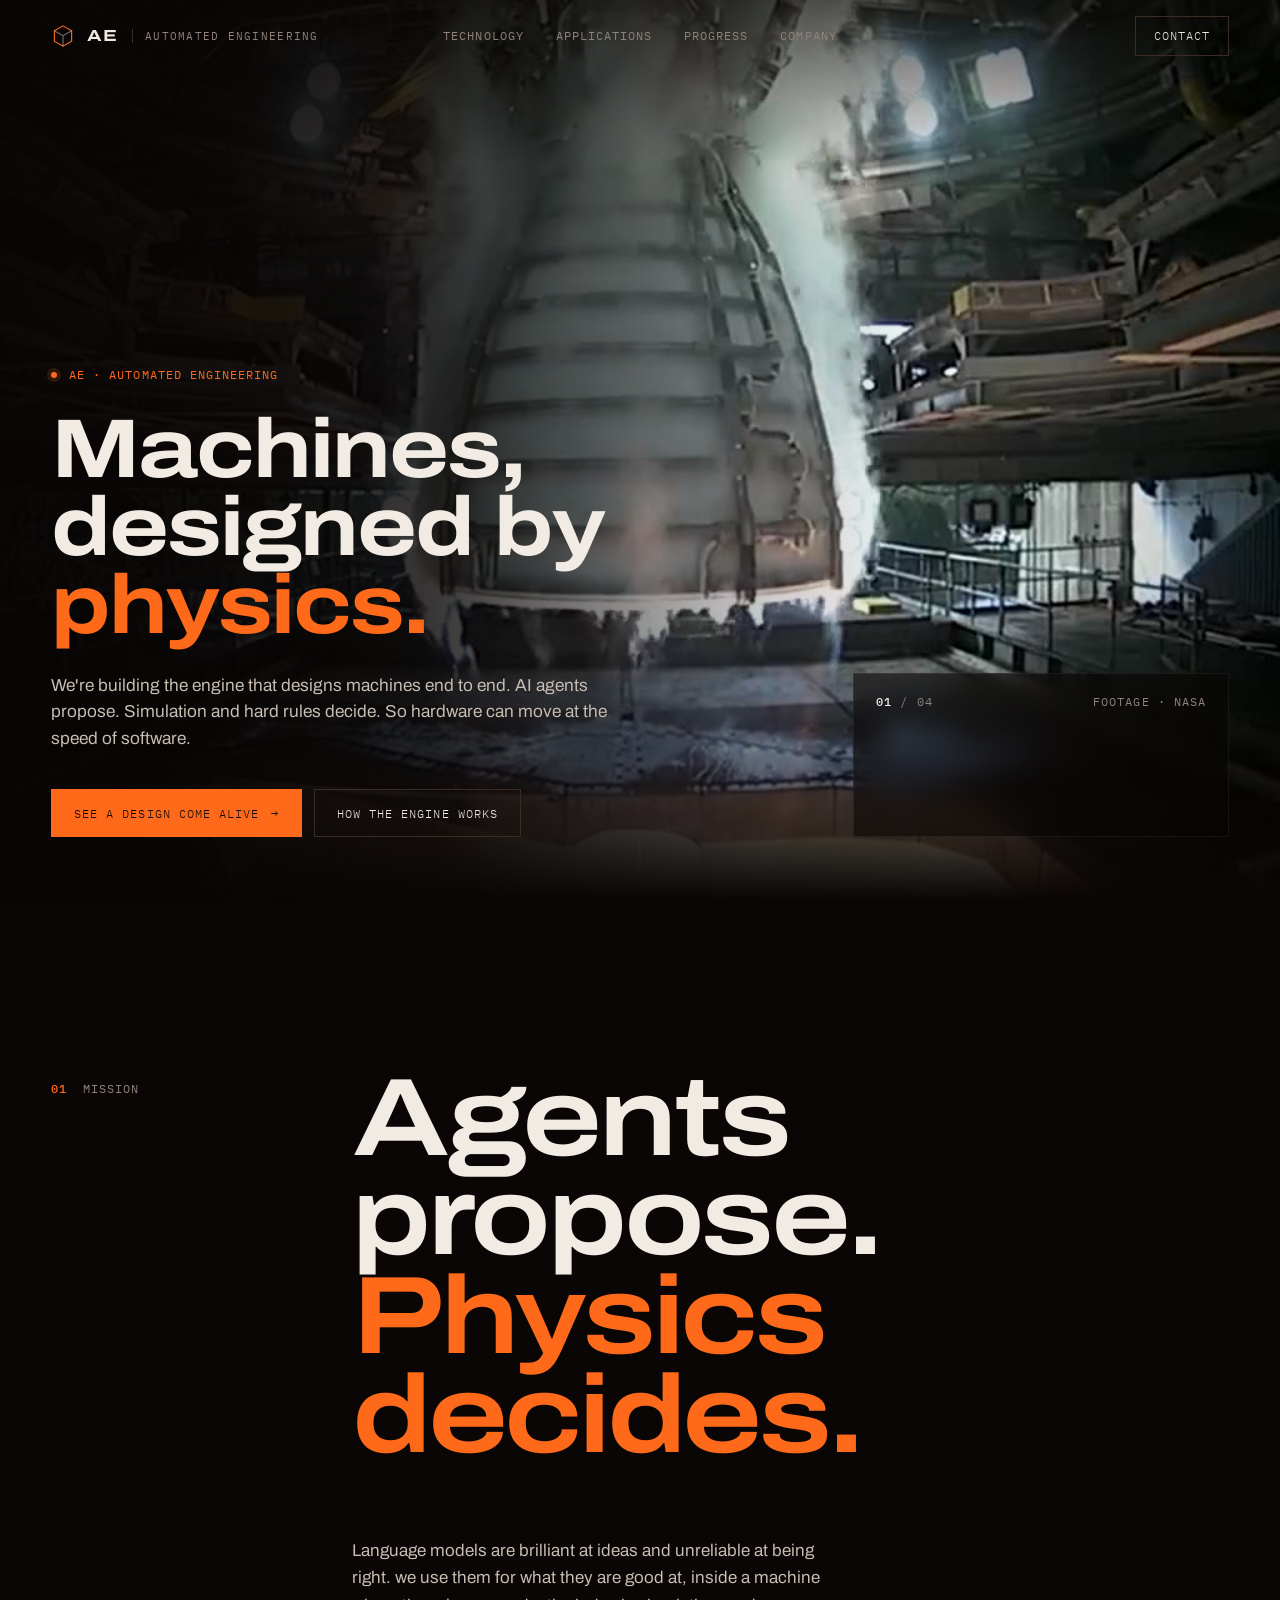
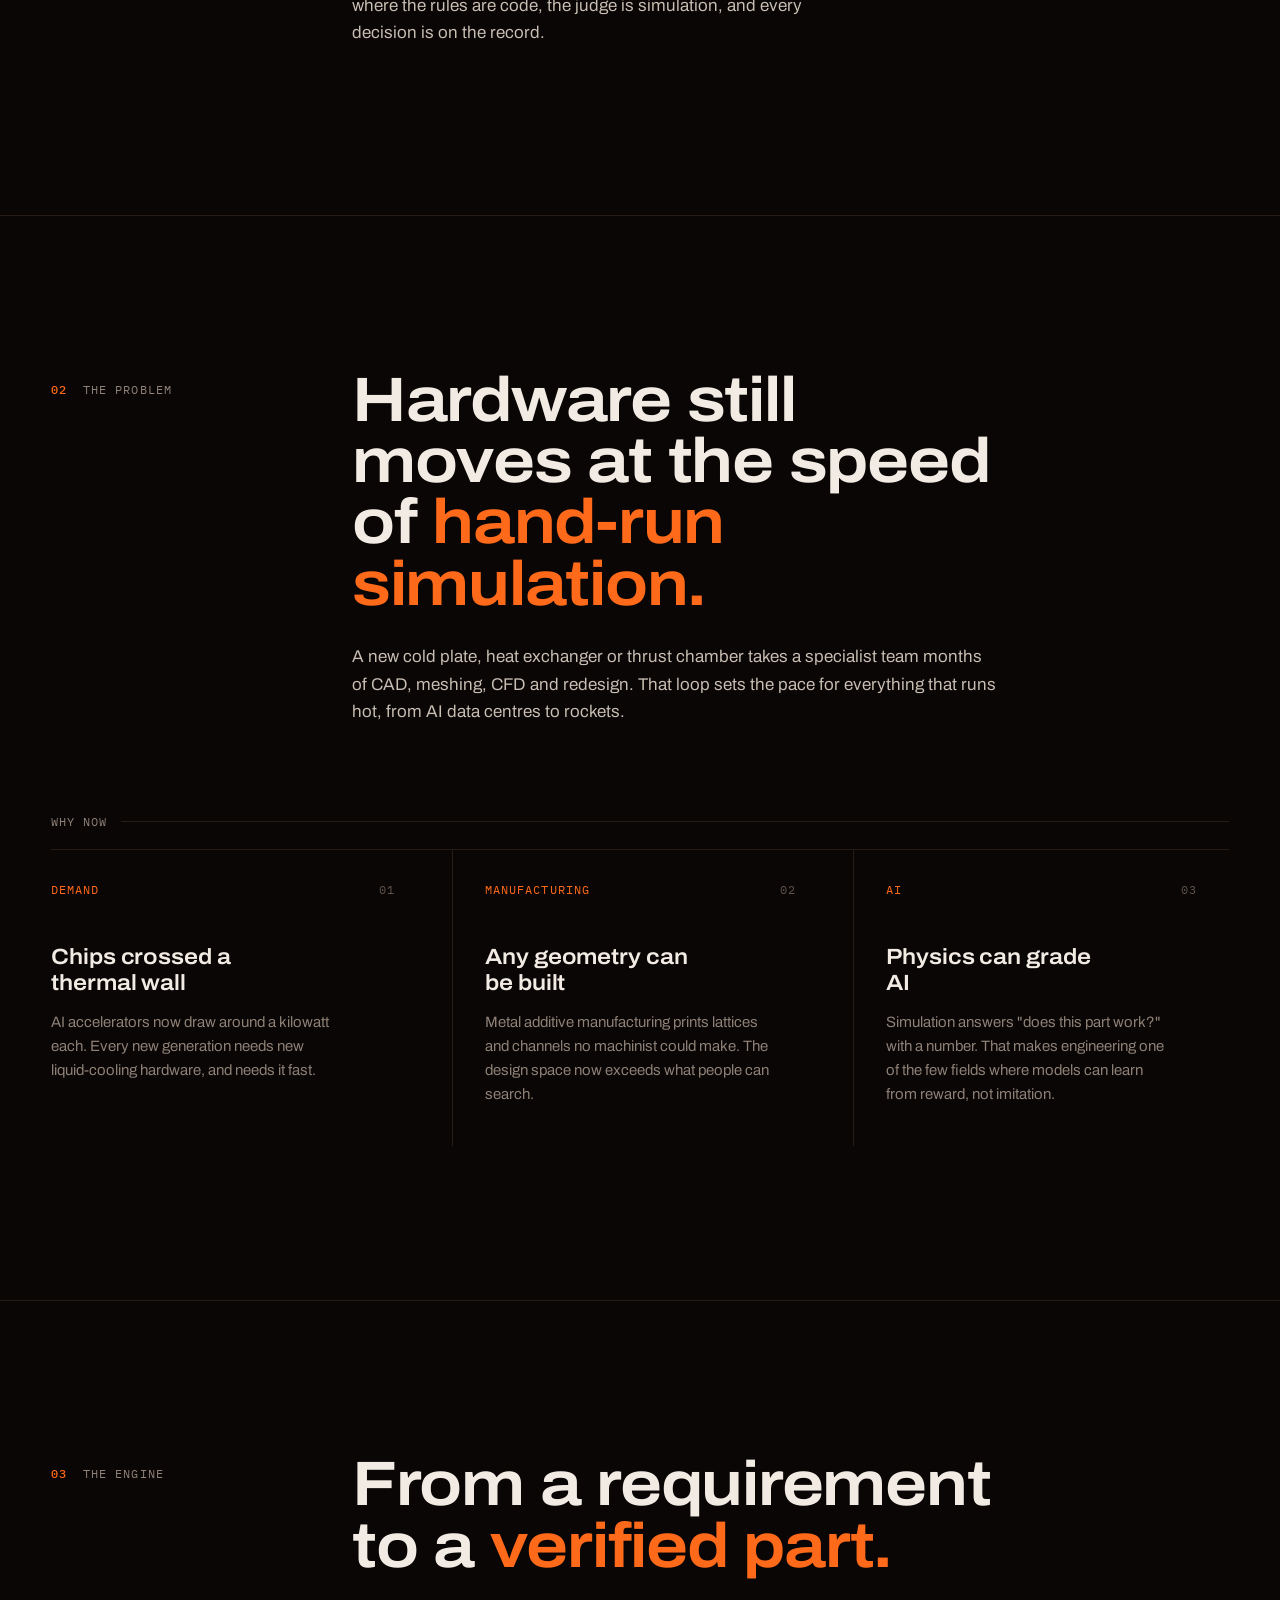
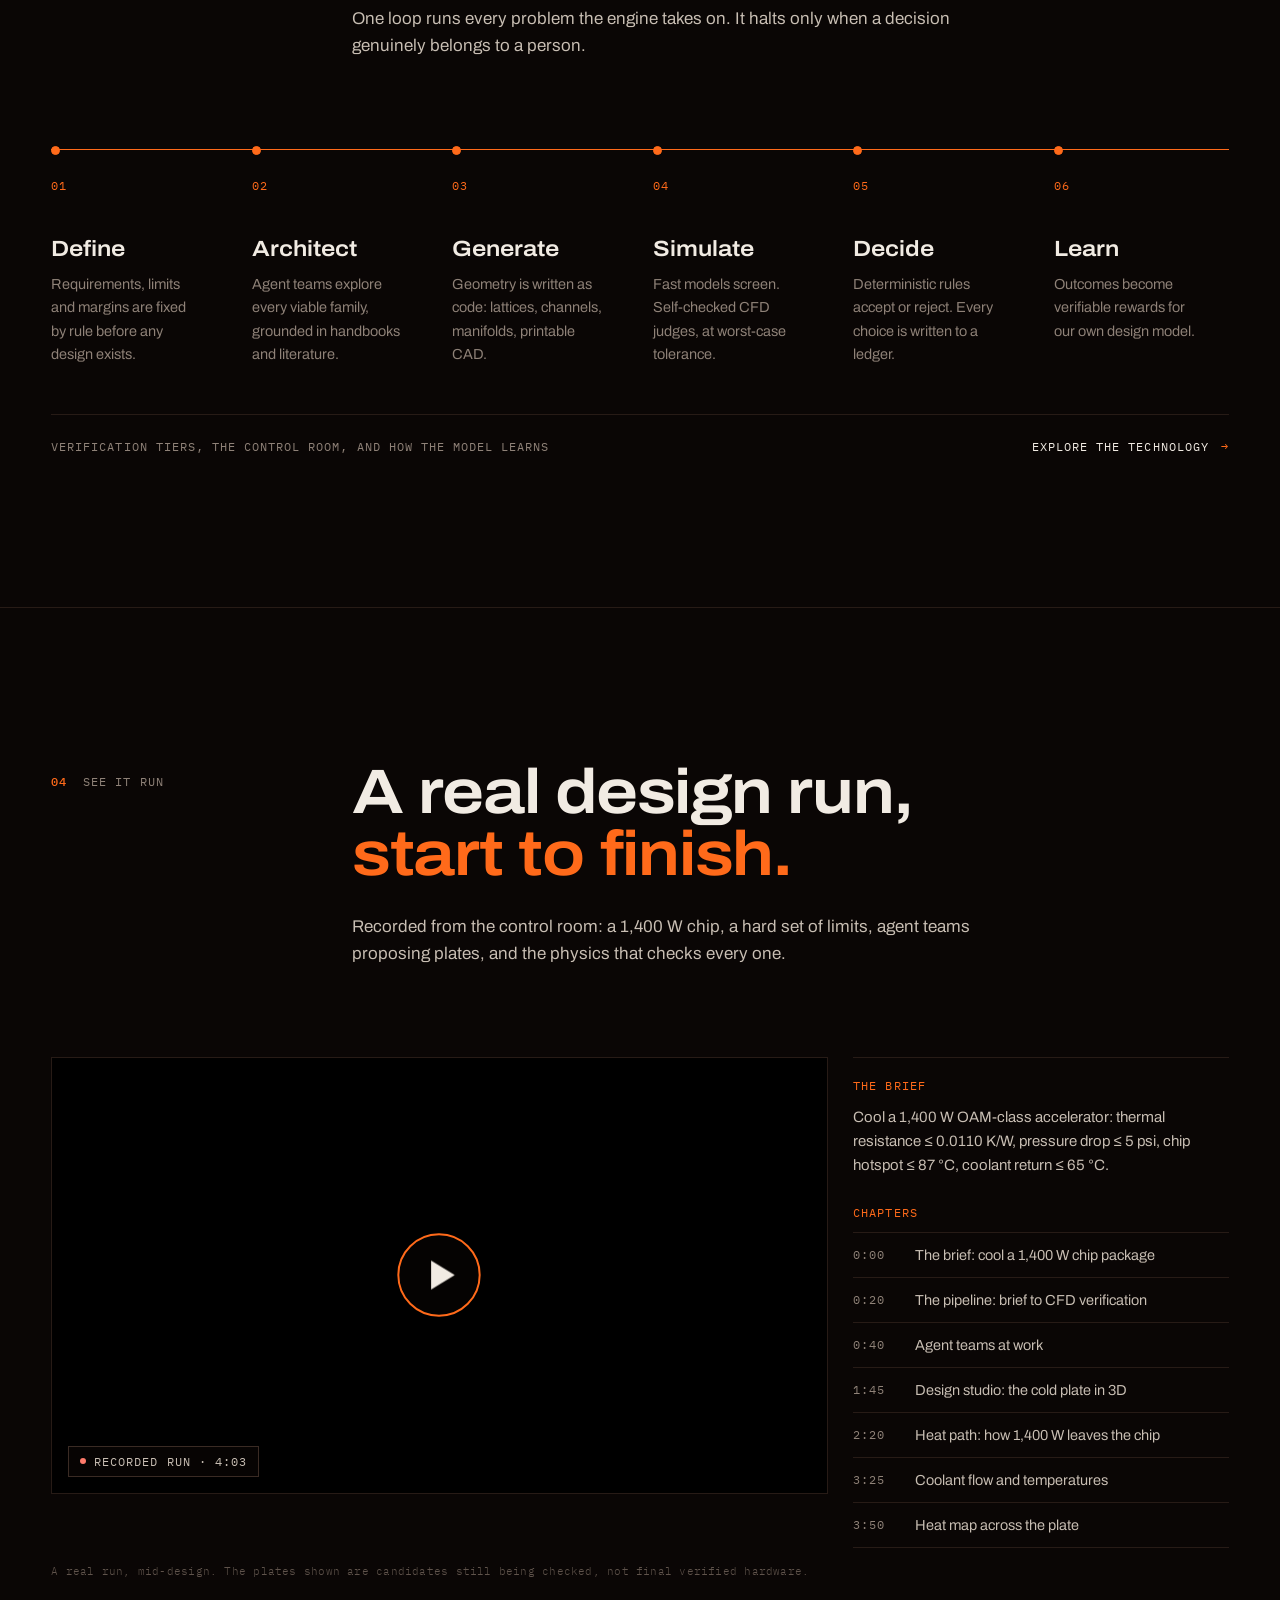
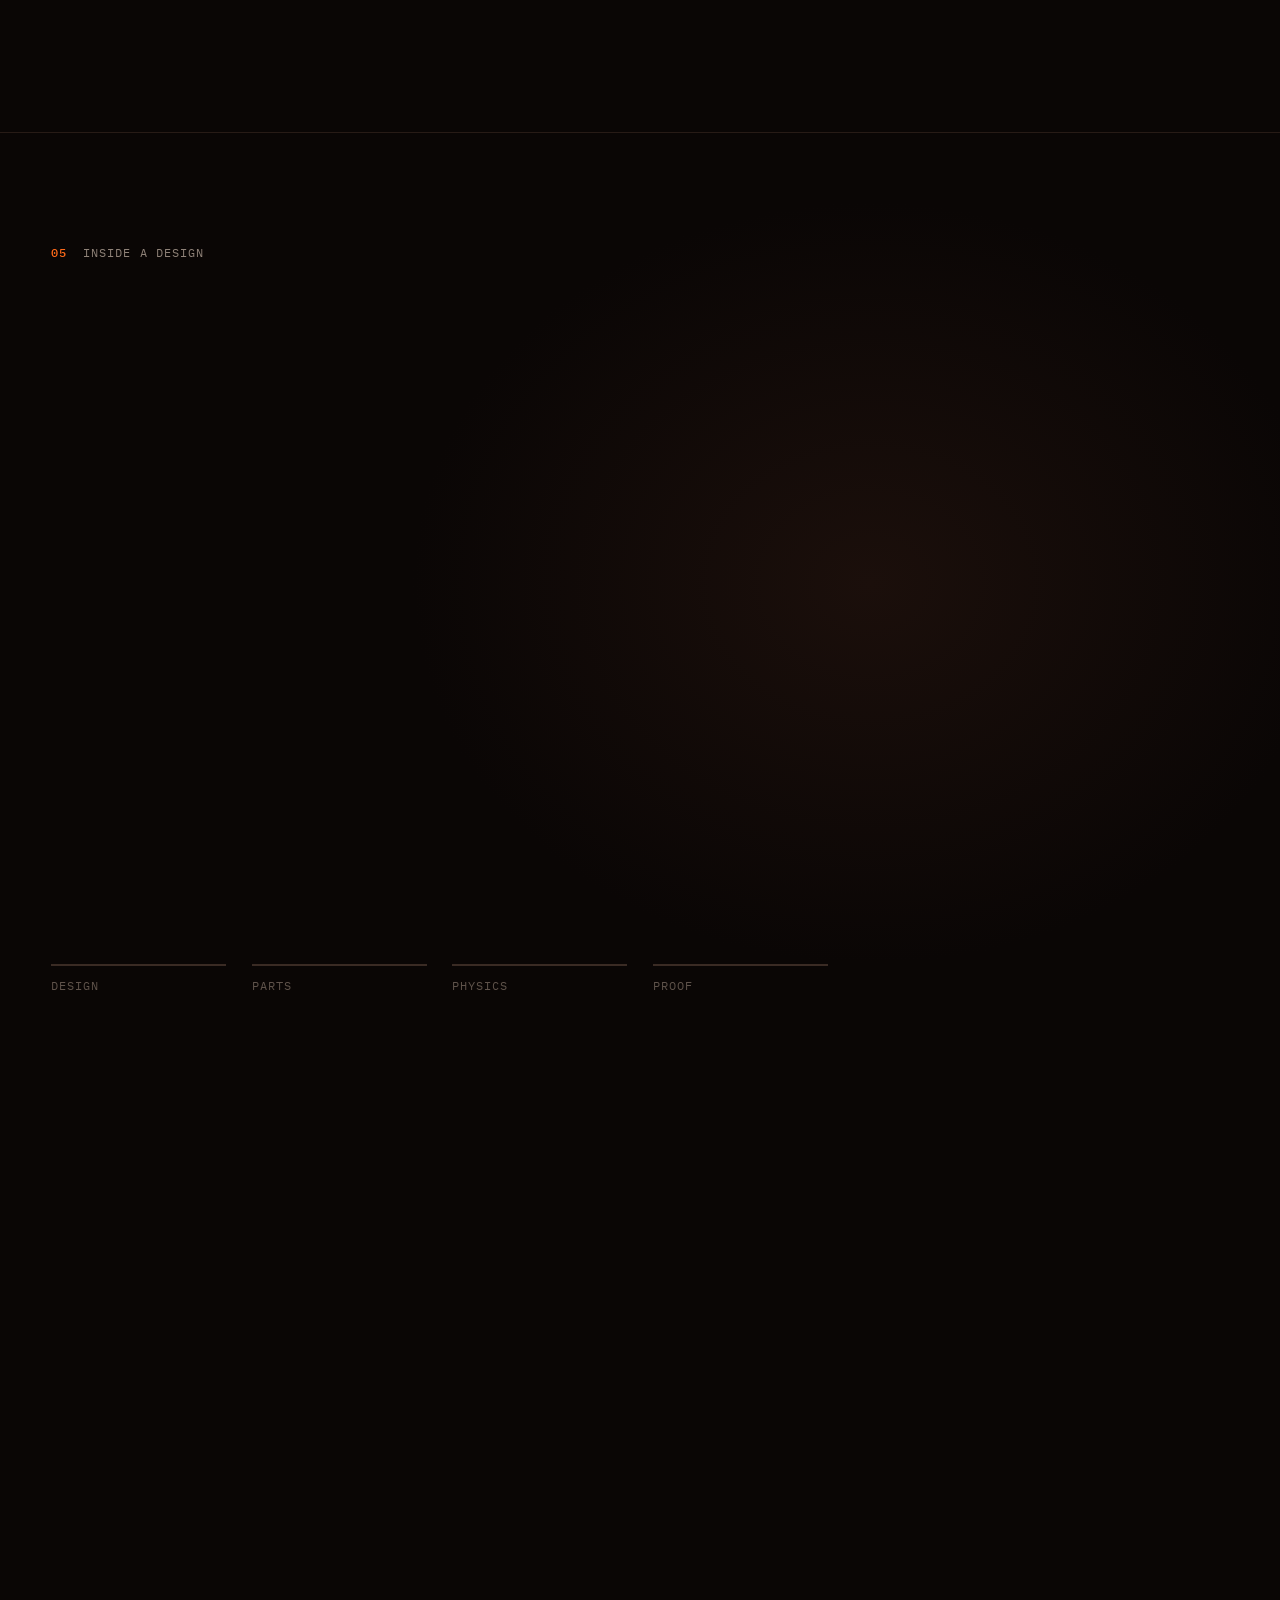
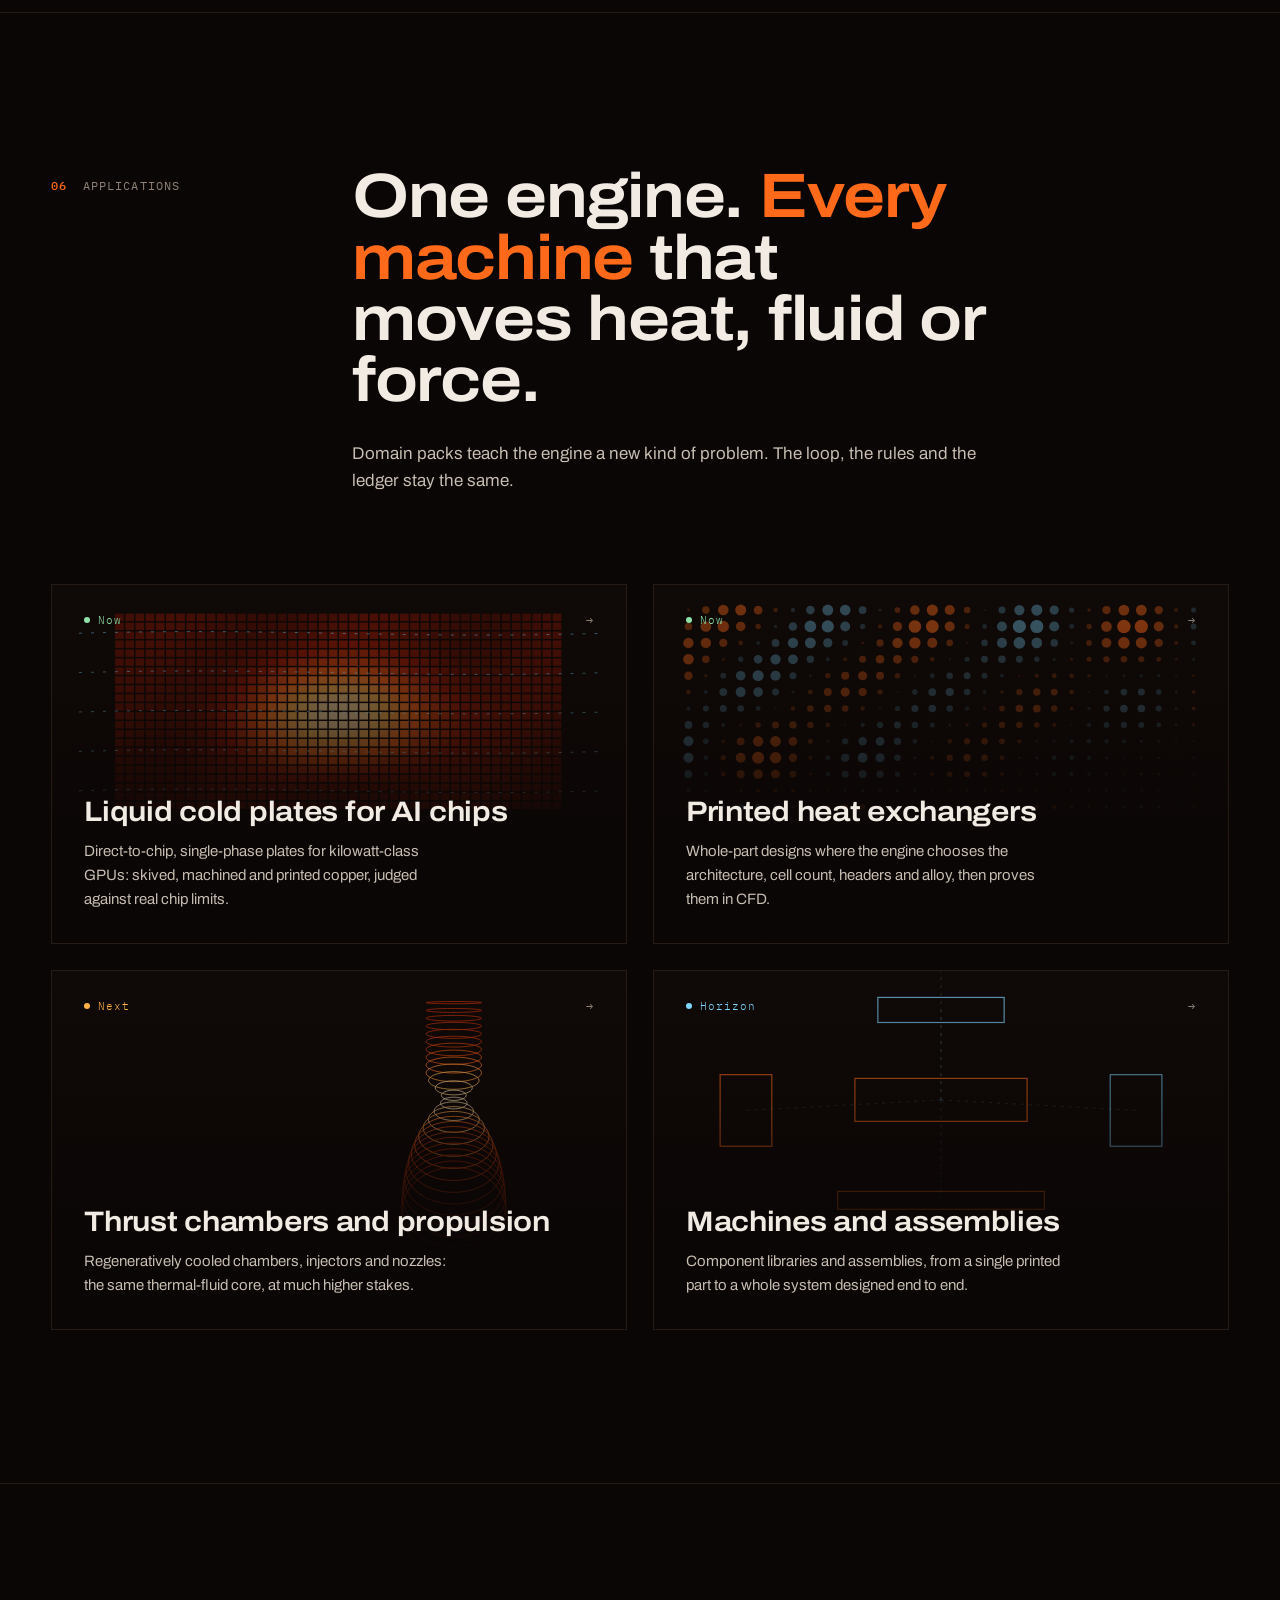
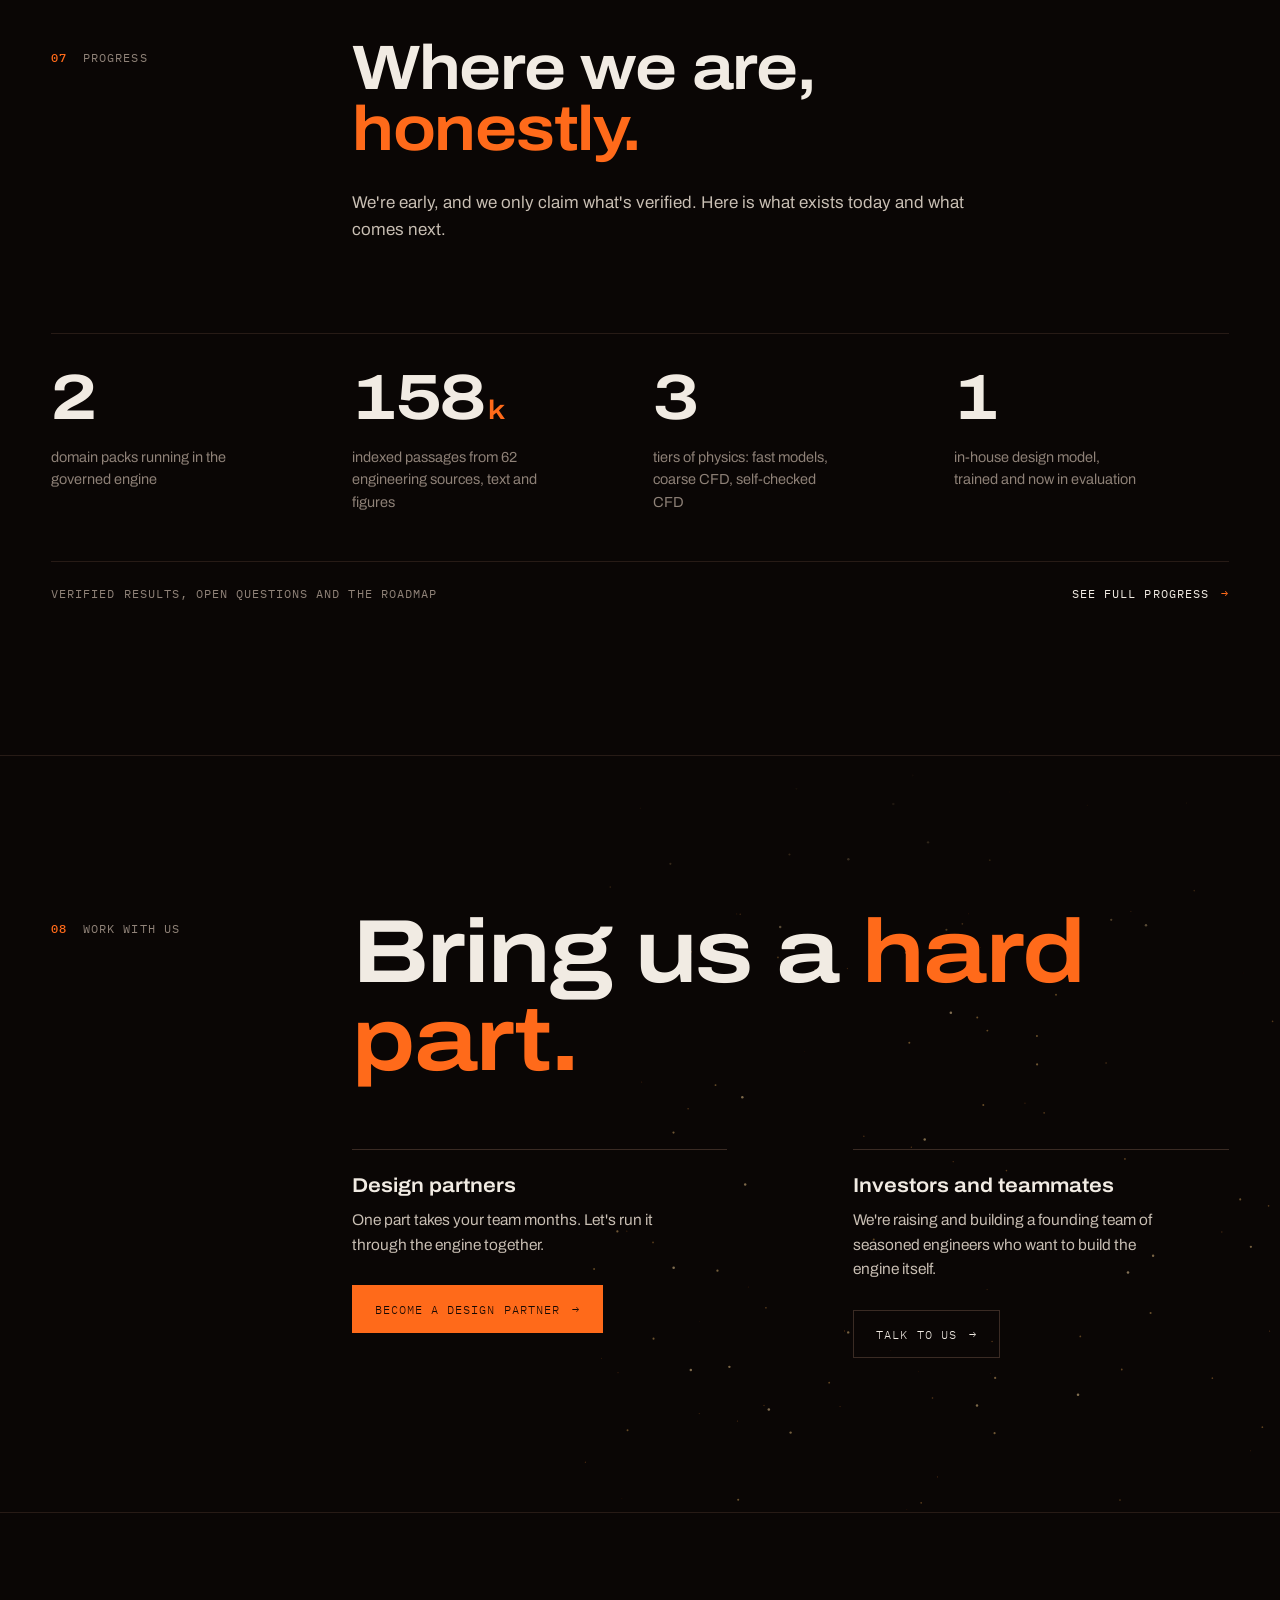
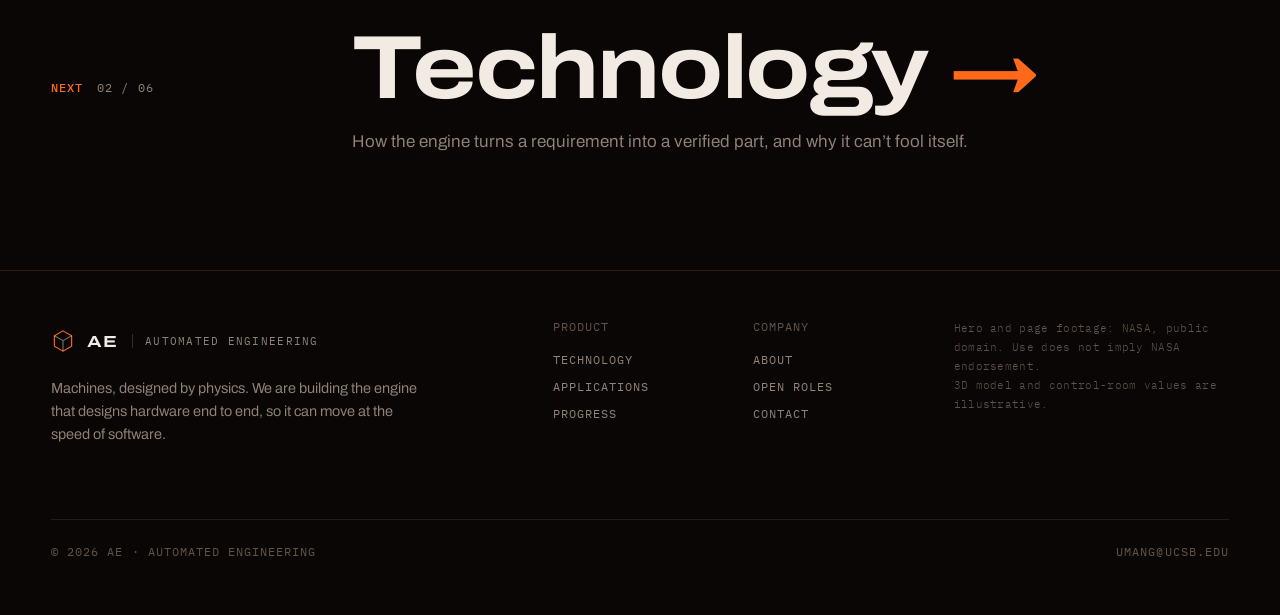
==== index.html @ 4ac0e42c "Website update 20261114144329" ====
<!DOCTYPE html>
<html lang="en">
<head>
<meta charset="utf-8">
<meta name="viewport" content="width=device-width, initial-scale=1">
<title>AE · Automated Engineering: machines, designed by physics</title>
<meta name="description" content="Automated Engineering is building the engine that designs machines end to end. AI agents propose; physics decides.">
<meta name="theme-color" content="#0a0605">
<link rel="icon" href="data:image/svg+xml,%3Csvg xmlns=%22http://www.w3.org/2000/svg%22 viewBox=%220 0 32 32%22%3E%3Crect width=%2232%22 height=%2232%22 rx=%226%22 fill=%22%230a0605%22/%3E%3Cpath d=%22M16 4.5 26.5 10.5v11L16 27.5 5.5 21.5v-11Z%22 fill=%22none%22 stroke=%22%23ff6a1a%22 stroke-width=%222%22/%3E%3C/svg%3E">
<script>document.documentElement.classList.add("js");setTimeout(function(){document.documentElement.classList.add("ready")},80);setTimeout(function(){document.documentElement.classList.add("safe")},2500);</script>
<link rel="preconnect" href="https://fonts.googleapis.com">
<link rel="preconnect" href="https://fonts.gstatic.com" crossorigin>
<link href="https://fonts.googleapis.com/css2?family=Archivo:wdth,wght@62..125,300..800&family=IBM+Plex+Mono:wght@400;500&display=swap" rel="stylesheet">
<link rel="preload" as="video" href="assets/hotfire.mp4" type="video/mp4">
<link rel="stylesheet" href="assets/site.css?v=20261114144329">
<script src="https://cdn.jsdelivr.net/npm/lenis@1.1.13/dist/lenis.min.js" defer></script>
</head>
<body data-page="home">
<div id="site-nav"></div>
<script src="assets/site.js?v=20261114144329"></script>

<!-- ============ HERO ============ -->
<header class="hero" id="top">
  <video class="slide on" data-i="0" src="assets/hotfire.mp4" poster="assets/hotfire.jpg" muted playsinline preload="auto"></video>
  <div class="slide s3d" data-i="1"><canvas id="hero3d" aria-label="Interactive 3D thrust chamber"></canvas><div class="labels" id="heroLabels"></div></div>
  <video class="slide" data-i="2" src="assets/printed-engine.mp4" poster="assets/printed-engine.jpg" muted playsinline preload="metadata"></video>
  <video class="slide" data-i="3" src="assets/fab.mp4" poster="assets/fab.jpg" muted playsinline preload="metadata"></video>
  <div class="scrim"></div>


  <div class="hero-inner">
    <div class="wrap">
      <div class="hero-copy">
        <div class="eyebrow mono fade-up" style="--d:.1s"><i></i>AE · Automated Engineering</div>
        <h1><span class="ln"><span style="--d:.15s">Machines,</span></span><span class="ln"><span style="--d:.27s">designed by</span></span><span class="ln"><span style="--d:.39s" class="accent">physics.</span></span></h1>
        <p class="lede fade-up" style="--d:.7s">We're building the engine that designs machines end to end. AI agents propose. Simulation and hard rules decide. So hardware can move at the speed of software.</p>
        <div class="hero-ctas fade-up" style="--d:.85s">
          <a class="btn btn-hot" href="#inside">See a design come alive <span class="ar">→</span></a>
          <a class="btn" href="technology.html">How the engine works</a>
        </div>
      </div>
      <div class="meta fade-up" style="--d:1s" id="meta">
        <div class="meta-top mono"><span><b id="sc-n">01</b> / 04</span><span id="sc-k">Footage · NASA</span></div>
        <div>
          <div class="meta-title" id="sc-t"></div>
          <div class="meta-sub" id="sc-s"></div>
        </div>
        <div class="hint mono" id="hint"><svg viewBox="0 0 16 16" fill="none" stroke="currentColor" stroke-width="1.3"><path d="M2 8h12M5 5 2 8l3 3M11 5l3 3-3 3"/></svg>Drag to orbit the model</div>
        <div class="seg" id="seg"><button data-act="ignite">Ignite</button><button data-act="section">Section</button><button data-act="explode">Explode</button></div>
        <div class="prog" id="prog"></div>
      </div>
    </div>
  </div>
  <div class="scrollcue"></div>
</header>

<!-- ============ 01 MISSION ============ -->
<section class="mission" id="mission">
  <div class="wrap">
    <div class="grid sh">
      <div class="sh-idx mono rv"><b>01</b>Mission</div>
      <div class="sh-body">
        <h2><span class="rv">Agents propose.</span><span class="rv accent" style="--d:.12s">Physics decides.</span></h2>
      </div>
      <div class="mission-foot">
        <p class="rv" style="--d:.2s">Language models are brilliant at ideas and unreliable at being right. we use them for what they are good at, inside a machine where the rules are code, the judge is simulation, and every decision is on the record.</p>
      </div>
    </div>
  </div>
</section>

<!-- ============ 02 PROBLEM ============ -->
<section class="rule" id="problem">
  <div class="wrap">
    <div class="grid sh">
      <div class="sh-idx mono rv"><b>02</b>The problem</div>
      <div class="sh-body">
        <h2 class="rv">Hardware still moves at the speed of <span class="accent">hand-run simulation.</span></h2>
        <p class="rv" style="--d:.1s">A new cold plate, heat exchanger or thrust chamber takes a specialist team months of CAD, meshing, CFD and redesign. That loop sets the pace for everything that runs hot, from AI data centres to rockets.</p>
      </div>
    </div>
    <div class="subhead mono rv">Why now</div>
    <div class="grid cards">
      <div class="card rv"><div class="k mono">Demand<span>01</span></div><h3>Chips crossed a thermal wall</h3><p>AI accelerators now draw around a kilowatt each. Every new generation needs new liquid-cooling hardware, and needs it fast.</p></div>
      <div class="card rv" style="--d:.1s"><div class="k mono">Manufacturing<span>02</span></div><h3>Any geometry can be built</h3><p>Metal additive manufacturing prints lattices and channels no machinist could make. The design space now exceeds what people can search.</p></div>
      <div class="card rv" style="--d:.2s"><div class="k mono">AI<span>03</span></div><h3>Physics can grade AI</h3><p>Simulation answers "does this part work?" with a number. That makes engineering one of the few fields where models can learn from reward, not imitation.</p></div>
    </div>
  </div>
</section>

<!-- ============ 03 ENGINE ============ -->
<section class="rule" id="engine">
  <div class="wrap">
    <div class="grid sh">
      <div class="sh-idx mono rv"><b>03</b>The engine</div>
      <div class="sh-body">
        <h2 class="rv">From a requirement to a <span class="accent">verified part.</span></h2>
        <p class="rv" style="--d:.1s">One loop runs every problem the engine takes on. It halts only when a decision genuinely belongs to a person.</p>
      </div>
    </div>
    <div class="grid loop rv" id="loop">
      <div class="step"><div class="n mono">01</div><h3>Define</h3><p>Requirements, limits and margins are fixed by rule before any design exists.</p></div>
      <div class="step"><div class="n mono">02</div><h3>Architect</h3><p>Agent teams explore every viable family, grounded in handbooks and literature.</p></div>
      <div class="step"><div class="n mono">03</div><h3>Generate</h3><p>Geometry is written as code: lattices, channels, manifolds, printable CAD.</p></div>
      <div class="step"><div class="n mono">04</div><h3>Simulate</h3><p>Fast models screen. Self-checked CFD judges, at worst-case tolerance.</p></div>
      <div class="step"><div class="n mono">05</div><h3>Decide</h3><p>Deterministic rules accept or reject. Every choice is written to a ledger.</p></div>
      <div class="step"><div class="n mono">06</div><h3>Learn</h3><p>Outcomes become verifiable rewards for our own design model.</p></div>
    </div>
    <div class="more mono rv"><span>Verification tiers, the control room, and how the model learns</span><a href="technology.html">Explore the technology <span class="ar">→</span></a></div>
  </div>
</section>

<!-- ============ 04 SEE IT RUN ============ -->
<section class="rule" id="see-it-run">
  <div class="wrap">
    <div class="grid sh">
      <div class="sh-idx mono rv"><b>04</b>See it run</div>
      <div class="sh-body"><h2 class="rv">A real design run, <span class="accent">start to finish.</span></h2><p class="rv" style="--d:.1s">Recorded from the control room: a 1,400 W chip, a hard set of limits, agent teams proposing plates, and the physics that checks every one.</p></div>
    </div>
    <div class="grid run rv">
      <div class="yt" data-id="6GsEi0pEx0I">
        <img src="https://i.ytimg.com/vi/6GsEi0pEx0I/maxresdefault.jpg" alt="AE control room during a live cold-plate design run" loading="lazy">
        <button class="yt-play" aria-label="Play the live design run (4:03)"><svg viewBox="0 0 64 64"><circle cx="32" cy="32" r="31"/><path d="M26 21v22l18-11z"/></svg></button>
        <span class="yt-tag mono"><i></i>Recorded run · 4:03</span>
      </div>
      <aside class="chapters">
        <div class="mono ch-h">The brief</div>
        <p class="ch-brief">Cool a 1,400 W OAM-class accelerator: thermal resistance ≤ 0.0110 K/W, pressure drop ≤ 5 psi, chip hotspot ≤ 87 °C, coolant return ≤ 65 °C.</p>
        <div class="mono ch-h">Chapters</div>
        <ol><li><button data-t="0"><span class="mono">0:00</span>The brief: cool a 1,400 W chip package</button></li><li><button data-t="20"><span class="mono">0:20</span>The pipeline: brief to CFD verification</button></li><li><button data-t="40"><span class="mono">0:40</span>Agent teams at work</button></li><li><button data-t="105"><span class="mono">1:45</span>Design studio: the cold plate in 3D</button></li><li><button data-t="140"><span class="mono">2:20</span>Heat path: how 1,400 W leaves the chip</button></li><li><button data-t="205"><span class="mono">3:25</span>Coolant flow and temperatures</button></li><li><button data-t="230"><span class="mono">3:50</span>Heat map across the plate</button></li></ol>
      </aside>
    </div>
    <p class="footnote">A real run, mid-design. The plates shown are candidates still being checked, not final verified hardware.</p>
  </div>
</section>

<!-- ============ 04 INSIDE (scroll story) ============ -->
<section class="story rule" id="inside">
  <div class="sticky">
    <canvas id="story3d" aria-label="3D thrust chamber, scroll to explore"></canvas>
    <div class="labels" id="storyLabels"></div>
    <div class="story-ui">
      <div class="wrap">
        <div class="sh-idx mono"><b>05</b>Inside a design</div>
        <div class="ssteps">
          <div class="sstep" data-i="0"><div class="mono">01 / Design</div><h3>Written as code, not drawn.</h3><p>A regeneratively cooled thrust chamber. Every channel, wall and manifold comes from rules the engine can check, so any variant is one parameter away.</p></div>
          <div class="sstep" data-i="1"><div class="mono">02 / Parts</div><h3>Every part, chosen and justified.</h3><p>Agents pick the layout, the components and the alloy of each part, cite why, and log the decision.</p></div>
          <div class="sstep" data-i="2"><div class="mono">03 / Physics</div><h3>Cut it open. Read the physics.</h3><p>Flow accelerates through the throat; the wall runs hottest there. Fast models screen thousands of variants, and self-checked CFD has the final word.</p></div>
          <div class="sstep" data-i="3"><div class="mono">04 / Proof</div><h3>Then it has to survive.</h3><p>Only designs that hold every margin at worst-case tolerance move on to print and test. Physics decides.</p></div>
        </div>
        <div class="sfoot">
          <div class="sprog mono" id="sprog"><div><b></b>Design</div><div><b></b>Parts</div><div><b></b>Physics</div><div><b></b>Proof</div></div>
          <div class="legend mono" id="legend">Flow speed · wall temperature<div class="bar"></div><div class="ends"><span>Low</span><span>High</span></div></div>
        </div>
      </div>
    </div>
  </div>
</section>

<!-- ============ 05 APPLICATIONS (teaser) ============ -->
<section class="rule" id="applications">
  <div class="wrap">
    <div class="grid sh">
      <div class="sh-idx mono rv"><b>06</b>Applications</div>
      <div class="sh-body">
        <h2 class="rv">One engine. <span class="accent">Every machine</span> that moves heat, fluid or force.</h2>
        <p class="rv" style="--d:.1s">Domain packs teach the engine a new kind of problem. The loop, the rules and the ledger stay the same.</p>
      </div>
    </div>
    <div class="grid dgrid">
      <a class="d rv" href="applications.html#cold-plates"><canvas data-viz="plate"></canvas><span class="go mono">→</span><span class="st now">Now</span><h3>Liquid cold plates for AI chips</h3><p>Direct-to-chip, single-phase plates for kilowatt-class GPUs: skived, machined and printed copper, judged against real chip limits.</p></a>
      <a class="d rv" style="--d:.08s" href="applications.html#heat-exchangers"><canvas data-viz="hx"></canvas><span class="go mono">→</span><span class="st now">Now</span><h3>Printed heat exchangers</h3><p>Whole-part designs where the engine chooses the architecture, cell count, headers and alloy, then proves them in CFD.</p></a>
      <a class="d rv" href="applications.html#propulsion"><canvas data-viz="chamber"></canvas><span class="go mono">→</span><span class="st next">Next</span><h3>Thrust chambers and propulsion</h3><p>Regeneratively cooled chambers, injectors and nozzles: the same thermal-fluid core, at much higher stakes.</p></a>
      <a class="d rv" style="--d:.08s" href="applications.html#assemblies"><canvas data-viz="assembly"></canvas><span class="go mono">→</span><span class="st hz">Horizon</span><h3>Machines and assemblies</h3><p>Component libraries and assemblies, from a single printed part to a whole system designed end to end.</p></a>
    </div>
  </div>
</section>

<!-- ============ 08 STATUS ============ -->
<section class="rule" id="status">
  <div class="wrap">
    <div class="grid sh">
      <div class="sh-idx mono rv"><b>07</b>Progress</div>
      <div class="sh-body">
        <h2 class="rv">Where we are, <span class="accent">honestly.</span></h2>
        <p class="rv" style="--d:.1s">We're early, and we only claim what's verified. Here is what exists today and what comes next.</p>
      </div>
    </div>
    <div class="grid stats rv">
      <div class="stat"><div class="v" data-count="2">0</div><div class="k">domain packs running in the governed engine</div></div>
      <div class="stat"><div class="v"><span data-count="187">0</span><small>k</small></div><div class="k">indexed passages from 62 engineering sources, text and figures</div></div>
      <div class="stat"><div class="v" data-count="3">0</div><div class="k">tiers of physics: fast models, coarse CFD, self-checked CFD</div></div>
      <div class="stat"><div class="v" data-count="1">0</div><div class="k">in-house design model, trained and now in evaluation</div></div>
    </div>
    <div class="more mono rv"><span>Verified results, open questions and the roadmap</span><a href="progress.html">See full progress <span class="ar">→</span></a></div>
  </div>
</section>

<!-- ============ 07 JOIN ============ -->
<section class="rule join" id="join">
  <canvas data-viz="embers"></canvas>
  <div class="wrap">
    <div class="grid">
      <div class="sh-idx mono rv"><b>08</b>Work with us</div>
      <div class="sh-body"><h2 class="rv">Bring us a <span class="accent">hard part.</span></h2></div>
      <div class="jcols">
        <div class="jcol rv"><h4>Design partners</h4><p>One part takes your team months. Let's run it through the engine together.</p><a class="btn btn-hot" href="contact.html#partners">Become a design partner <span class="ar">→</span></a></div>
        <div class="jcol rv" style="--d:.1s"><h4>Investors and teammates</h4><p>We're raising and building a founding team of seasoned engineers who want to build the engine itself.</p><a class="btn" href="contact.html">Talk to us <span class="ar">→</span></a></div>
      </div>
    </div>
  </div>
</section>

<div id="site-next"></div>
<div id="site-footer"></div>


<script type="importmap">{"imports":{"three":"https://cdn.jsdelivr.net/npm/three@0.160.0/build/three.module.js","three/addons/":"https://cdn.jsdelivr.net/npm/three@0.160.0/examples/jsm/"}}</script>
<script type="module">
import { createEngineView } from './engine.js?v=20261114144329';
const $ = s => document.querySelector(s), $$ = s => [...document.querySelectorAll(s)];

const { CONFIG: CFG } = window.Site;

/* ---------- HERO ---------- */
const SCENES = [
  { title: 'Hot-fire', sub: 'A full-scale rocket engine on the test stand. The kind of machine we want designed in weeks, not years.', key: 'Footage · NASA' },
  { title: 'The design, live', sub: 'A thrust chamber rendered live in your browser. Drag it, cut it open, or light it.', key: 'Interactive · 3D' },
  { title: 'Printed engines fire', sub: 'A 3D-printed rocket engine firing. Printed geometry is now real, testable hardware.', key: 'Footage · NASA' },
  { title: 'Design fab', sub: 'Robots, metal printers and engineers: where a verified design becomes a part.', key: 'Footage · NASA' },
];
const slides = $$('.slide'), prog = $('#prog'), seg = $('#seg'), hint = $('#hint');
let cur = -1, timer = 0, ig = 0, idle = 0, held = false, hero3d = null;
SCENES.forEach((s, i) => { const b = document.createElement('button'); b.setAttribute('aria-label', `Scene ${i + 1}: ${s.title}`); b.innerHTML = '<span></span>'; b.onclick = () => go(i, true); prog.appendChild(b); });
try {
  hero3d = createEngineView($('#hero3d'), { interactive: true, labels: false, shiftX: w => w <= 860 ? 0 : w < 1080 ? .22 : .17, shiftY: w => w <= 860 ? .02 : .05 });
  hero3d.camera.position.set(7.6, 1.1, 15.6); hero3d.controls.update();
} catch (e) { console.error('3D unavailable', e); hero3d = null; }

const dur = i => { const v = slides[i]; return v.tagName === 'VIDEO' ? (isFinite(v.duration) && v.duration ? v.duration : 8) : CFG.scene3dSeconds; };
function setText(el, txt) { if (el.textContent === txt) return; if (!el.textContent) { el.textContent = txt; return; } el.animate([{ opacity: 1 }, { opacity: 0 }], { duration: 220, easing: 'ease-in', fill: 'forwards' }).onfinish = () => { el.textContent = txt; el.animate([{ opacity: 0, transform: 'translateY(6px)' }, { opacity: 1, transform: 'none' }], { duration: 520, easing: 'cubic-bezier(.2,.7,.15,1)', fill: 'forwards' }); }; }
const broken = new Set();
slides.forEach((v, k) => { if (v.tagName === 'VIDEO') v.addEventListener('error', () => { broken.add(k); if (k === cur) go((k + 1) % SCENES.length); }); });
function usable(i) { return !(i === 1 && !hero3d) && !broken.has(i); }
function go(i, user) {
  for (let n = 0; n < SCENES.length && !usable(i); n++) i = (i + 1) % SCENES.length;
  if (i === cur) return;
  clearTimeout(timer); clearTimeout(ig);
  const prev = cur; cur = i; const s = SCENES[i];
  slides.forEach((el, k) => {
    el.classList.toggle('on', k === i);
    if (el.tagName === 'VIDEO') { if (k === i) { el.currentTime = 0; el.play().catch(() => {}); } else if (k === prev) setTimeout(() => { if (cur !== k) el.pause(); }, 1400); }
  });
  const nx = slides[(i + 1) % slides.length]; if (nx.tagName === 'VIDEO') nx.preload = 'auto';
  $('#sc-n').textContent = String(i + 1).padStart(2, '0');
  setText($('#sc-t'), s.title); setText($('#sc-s'), s.sub); setText($('#sc-k'), s.key);
  const d = dur(i); document.documentElement.style.setProperty('--dur', d + 's');
  [...prog.children].forEach((b, k) => { b.classList.remove('on', 'done'); void b.offsetWidth; if (k < i) b.classList.add('done'); if (k === i) b.classList.add('on'); });
  seg.classList.toggle('on', i === 1); hint.classList.toggle('on', i === 1);
  if (hero3d) {
    if (i === 1) { hero3d.reset(); hero3d.start(); syncSeg(); ig = setTimeout(() => { if (cur === 1 && !held) { hero3d.set({ ignite: 1, labels: 'none' }); syncSeg(); } }, 4200); }
    else setTimeout(() => { if (cur !== 1) hero3d.stop(); }, 1500);
  }
  schedule(d);
}
function schedule(d) { clearTimeout(timer); timer = setTimeout(() => { if (held) return schedule(1); go((cur + 1) % SCENES.length); }, d * 1000); }
slides.forEach((v, k) => { if (v.tagName === 'VIDEO') v.addEventListener('loadedmetadata', () => { if (k === cur) { document.documentElement.style.setProperty('--dur', v.duration + 's'); const b = prog.children[k]; b.classList.remove('on'); void b.offsetWidth; b.classList.add('on'); schedule(v.duration - v.currentTime); } }); });
// holding: user interacting with the model pauses the rotation, resumes after idle
function hold() { held = true; prog.classList.add('paused'); clearTimeout(idle); idle = setTimeout(() => { held = false; prog.classList.remove('paused'); }, 7000); }
$('#hero3d')?.addEventListener('pointerdown', hold);
seg.addEventListener('pointerenter', hold);
function syncSeg() { const st = hero3d.state; seg.querySelectorAll('button').forEach(b => b.classList.toggle('act', !!st[b.dataset.act])); }
seg.querySelectorAll('button').forEach(b => b.onclick = () => {
  hold(); clearTimeout(ig);
  const a = b.dataset.act, on = !hero3d.state[a];
  const next = { ignite: 0, section: 0, explode: 0 }; next[a] = on ? 1 : 0;
    hero3d.set(next); syncSeg();
});
new IntersectionObserver(([e]) => { if (!hero3d) return; if (e.isIntersecting && cur === 1) hero3d.start(); else hero3d.stop(); }).observe($('#top'));
go(0);

/* ---------- STORY ---------- */
const story = $('#inside'), steps = $$('.sstep'), sp = $$('#sprog div'), legend = $('#legend');
let P = 0, stage = -1, sv = null;
const sm = t => t * t * (3 - 2 * t), lerp = (a, b, t) => a + (b - a) * t;
// [progress, azimuth, distance, height, targetY]
const KEYS = [[0, .2, 13, 1.4, -.6], [.2, .95, 12.5, .8, -.6], [.27, .6, 16, 2.2, -.5], [.46, .95, 15.5, 1.2, -.5], [.53, .55, 11, .4, -.7], [.71, .75, 10.6, 0, -.7], [.78, .45, 16, -2, -2.6], [1, .8, 17, -2.6, -3]];
function camAt(p) { let i = 0; while (i < KEYS.length - 2 && p > KEYS[i + 1][0]) i++; const a = KEYS[i], b = KEYS[i + 1], t = sm(Math.min(1, Math.max(0, (p - a[0]) / (b[0] - a[0])))); return a.map((v, k) => lerp(v, b[k], t)); }
try {
  sv = createEngineView($('#story3d'), { shiftX: w => w < 1080 ? 0 : .2, labelLayer: $('#storyLabels'),
    onFrame: (cam, target, m, dt) => { const [, az, r, h, ty] = camAt(P); const A = az + m.x * .18, H = h - m.y * .6, k = 1 - Math.exp(-dt * 3.2);
      cam.position.x += (Math.sin(A) * r - cam.position.x) * k; cam.position.y += (H - cam.position.y) * k; cam.position.z += (Math.cos(A) * r - cam.position.z) * k; target.y += (ty - target.y) * k; } });
} catch (e) { console.error(e); }
function onStory() {
  const r = story.getBoundingClientRect(); P = Math.min(1, Math.max(0, -r.top / (r.height - innerHeight)));
  const s = P < .25 ? 0 : P < .5 ? 1 : P < .76 ? 2 : 3;
  sp.forEach((d, i) => { d.querySelector('b').style.transform = `scaleX(${Math.min(1, Math.max(0, (P - i * .25) / .25))})`; d.classList.toggle('on', i <= s); });
  if (s === stage) return; stage = s;
  steps.forEach((el, i) => { el.classList.toggle('on', i === s); el.classList.toggle('past', i < s); });
  legend.classList.toggle('on', s === 2);
  sv?.set({ explode: s === 1 ? 1 : 0, section: s === 2 ? 1 : 0, ignite: s === 3 ? 1 : 0, labels: ['cad', 'parts', 'cfd', 'none'][s] });
}
addEventListener('scroll', onStory, { passive: true }); onStory();
if (sv) new IntersectionObserver(([e]) => e.isIntersecting ? sv.start() : sv.stop(), { rootMargin: '200px' }).observe(story);

</script>
</body>
</html>
---- assets/site.css ----
/* ============ TOKENS ============ */
:root{
  --bg:#0a0605; --bg-1:#0f0907; --bg-2:#150d0a; --line:#271b16; --line-2:#3a2b24;
  --ink:#f1ebe3; --ink-2:#c9bfb4; --mute:#8f8278; --faint:#5f534b;
  --plasma:#ff6a1a; --ember:#ffb347; --cad:#7fd6ff; --ok:#8fe3a8; --bad:#ff7b6b;
  --display:"Archivo",system-ui,sans-serif; --mono:"IBM Plex Mono",ui-monospace,monospace;
  --max:1360px; --pad:clamp(20px,4vw,56px); --gut:clamp(16px,2vw,32px);
  --sec:clamp(104px,12vw,176px);
  --ease:cubic-bezier(.2,.7,.15,1); --ease-io:cubic-bezier(.65,0,.35,1);
  --nav:72px;
}
*{box-sizing:border-box;margin:0;padding:0}
html{-webkit-text-size-adjust:100%}
html.lenis,html.lenis body{height:auto}
.lenis.lenis-smooth{scroll-behavior:auto!important}
body{background:var(--bg);color:var(--ink);font-family:var(--display);font-weight:380;-webkit-font-smoothing:antialiased;-moz-osx-font-smoothing:grayscale;text-rendering:optimizeLegibility;overflow-x:hidden}
::selection{background:var(--plasma);color:#140703}
a{color:inherit;text-decoration:none}
button{font:inherit;color:inherit;background:none;border:0;cursor:pointer}
img,video,canvas{display:block}
.mono{font-family:var(--mono);font-size:11.5px;font-weight:400;letter-spacing:.09em;text-transform:uppercase}
.wrap{width:100%;max-width:var(--max);margin:0 auto;padding:0 var(--pad)}
.grid{display:grid;grid-template-columns:repeat(12,minmax(0,1fr));column-gap:var(--gut)}
.accent{color:var(--plasma)}

/* reveal */
.js .rv{opacity:0;transform:translate3d(0,28px,0);transition:opacity 1s var(--ease) var(--d,0s),transform 1.1s var(--ease) var(--d,0s)}
.js .rv.in,.safe:not(.io) .rv{opacity:1;transform:none}

/* buttons */
.btn{display:inline-flex;align-items:center;gap:12px;height:48px;padding:0 22px;border:1px solid var(--line-2);font-family:var(--mono);font-size:11.5px;letter-spacing:.09em;text-transform:uppercase;transition:background .35s var(--ease),border-color .35s var(--ease),color .35s var(--ease)}
.btn:hover{border-color:var(--ink)}
.btn .ar{display:inline-block;transition:transform .45s var(--ease)}
.btn:hover .ar{transform:translateX(4px)}
.btn-hot{background:var(--plasma);border-color:var(--plasma);color:#160803}
.btn-hot:hover{background:var(--ember);border-color:var(--ember)}

/* ============ NAV ============ */
.nav{position:fixed;inset:0 0 auto;z-index:60;height:var(--nav);transition:background .5s var(--ease),border-color .5s var(--ease);border-bottom:1px solid transparent}
.nav.solid{background:rgba(10,6,5,.78);backdrop-filter:blur(14px) saturate(1.2);-webkit-backdrop-filter:blur(14px) saturate(1.2);border-color:var(--line)}
.nav .wrap{height:100%;display:flex;align-items:center;justify-content:space-between;position:relative}
.logo{display:flex;align-items:center;gap:12px;font-weight:700;font-stretch:125%;letter-spacing:.08em;font-size:16px}
.logo svg{width:24px;height:24px}
.links{position:absolute;left:50%;transform:translateX(-50%);display:flex;gap:4px}
.links a{padding:10px 14px;color:var(--mute);transition:color .3s}
.links a:hover,.links a.cur{color:var(--ink)}
.nav .btn{height:40px;padding:0 18px}
.scrollbar{position:absolute;left:0;bottom:-1px;height:1px;width:100%;background:var(--plasma);transform-origin:left;transform:scaleX(0)}

/* ============ HERO ============ */
.hero{position:relative;height:100svh;min-height:760px;overflow:hidden;background:#050302}
.slide{position:absolute;inset:0;width:100%;height:100%;object-fit:cover;opacity:0;visibility:hidden;transition:opacity 1.4s var(--ease-io),visibility 0s 1.4s;pointer-events:none}
.slide.on{opacity:1;visibility:visible;transition:opacity 1.4s var(--ease-io),visibility 0s;pointer-events:auto}
video.slide{transform:scale(1.04);transition:opacity 1.4s var(--ease-io),visibility 0s 1.4s,transform 9s linear}
video.slide.on{transform:scale(1);transition:opacity 1.4s var(--ease-io),visibility 0s,transform 9s linear}
.s3d{background:radial-gradient(ellipse 60% 70% at 70% 45%,#1d100b 0%,#080504 70%)}
.s3d canvas{position:absolute;inset:0;width:100%;height:100%;cursor:grab;touch-action:pan-y}
.s3d canvas:active{cursor:grabbing}
.scrim{position:absolute;inset:0;pointer-events:none;background:
  linear-gradient(90deg,rgba(8,5,4,.94) 0%,rgba(8,5,4,.78) 30%,rgba(8,5,4,.15) 58%,rgba(8,5,4,0) 72%),
  linear-gradient(0deg,rgba(10,6,5,1) 0%,rgba(10,6,5,0) 26%),
  linear-gradient(180deg,rgba(8,5,4,.6) 0%,rgba(8,5,4,0) 18%)}
.hero-inner{position:absolute;inset:0;pointer-events:none}
.hero-inner .wrap{height:100%;display:grid;grid-template-columns:repeat(12,minmax(0,1fr));column-gap:var(--gut);align-content:end;padding-bottom:clamp(48px,7vh,80px)}
.hero-copy{grid-column:1/8;pointer-events:none}
.hero-copy a,.hero-copy button{pointer-events:auto}
.eyebrow{display:flex;align-items:center;gap:12px;color:var(--plasma);margin-bottom:28px}
.eyebrow i{width:6px;height:6px;border-radius:50%;background:var(--plasma);box-shadow:0 0 0 4px rgba(255,106,26,.15);animation:pulse 2.4s var(--ease-io) infinite}
@keyframes pulse{50%{box-shadow:0 0 0 8px rgba(255,106,26,0)}}
h1{font-size:clamp(48px,6.5vw,116px);line-height:.88;font-weight:700;font-stretch:120%;letter-spacing:-.025em}
h1 .ln{display:block;overflow:hidden;padding-bottom:.04em;white-space:nowrap}
.js h1 .ln>span{display:block;transform:translate3d(0,105%,0);transition:transform 1.3s var(--ease) var(--d,0s)}
h1 .ln>span{display:block}
.ready h1 .ln>span{transform:none}
.lede{margin-top:28px;max-width:34em;font-size:clamp(17px,1.35vw,19px);line-height:1.55;color:var(--ink-2)}
.hero-ctas{margin-top:36px;display:flex;gap:12px;flex-wrap:wrap}
.js .fade-up{opacity:0;transform:translate3d(0,16px,0);transition:opacity 1s var(--ease) var(--d,0s),transform 1s var(--ease) var(--d,0s)}
.ready .fade-up{opacity:1;transform:none}

.meta{grid-column:9/13;align-self:end;pointer-events:auto;display:flex;flex-direction:column;gap:16px}
.meta-top{display:flex;justify-content:space-between;align-items:baseline;color:var(--mute)}
.meta-top b{color:var(--ink);font-weight:500}
.meta-title{font-size:20px;font-weight:600;font-stretch:112%;letter-spacing:-.005em}
.meta-sub{color:var(--mute);font-size:14.5px;line-height:1.5;min-height:3em}
.seg{display:grid;grid-template-columns:repeat(3,1fr);border:1px solid var(--line-2);background:rgba(10,6,5,.55);backdrop-filter:blur(8px);-webkit-backdrop-filter:blur(8px);overflow:hidden;max-height:0;opacity:0;transition:max-height .7s var(--ease),opacity .5s var(--ease),margin .7s var(--ease)}
.seg.on{max-height:60px;opacity:1}
.seg button{height:44px;font-family:var(--mono);font-size:11px;letter-spacing:.1em;text-transform:uppercase;color:var(--ink-2);border-right:1px solid var(--line-2);transition:background .3s,color .3s}
.seg button:last-child{border-right:0}
.seg button:hover{color:var(--ink);background:rgba(255,255,255,.03)}
.seg button.act{background:var(--plasma);color:#160803}
.hint{color:var(--cad);display:flex;align-items:center;gap:8px;max-height:0;opacity:0;overflow:hidden;transition:max-height .7s var(--ease),opacity .5s}
.hint.on{max-height:20px;opacity:1}
.hint svg{width:14px;height:14px}
.prog{display:grid;grid-template-columns:repeat(4,1fr);gap:6px}
.prog button{height:20px;position:relative}
.prog button::before,.prog button span{content:"";position:absolute;left:0;right:0;top:9px;height:2px;background:var(--line-2)}
.prog button span{background:var(--ink);transform-origin:left;transform:scaleX(0)}
.prog button.done span{transform:scaleX(1)}
.prog button.on span{animation:fill var(--dur,8s) linear forwards}
.prog.paused button.on span{animation-play-state:paused}
@keyframes fill{to{transform:scaleX(1)}}
.hud{position:absolute;top:calc(var(--nav) + 28px);right:0;left:0;pointer-events:none}
.hud .wrap{display:flex;justify-content:flex-end}
.hud-in{font-family:var(--mono);font-size:11px;letter-spacing:.08em;color:var(--mute);text-align:right;line-height:2;text-transform:uppercase;transition:opacity .6s}
.hud-in b{color:var(--cad);font-weight:400;margin-left:10px}
.scrollcue{position:absolute;left:50%;bottom:24px;transform:translateX(-50%);width:1px;height:40px;background:linear-gradient(var(--line-2),transparent);overflow:hidden}
.scrollcue::after{content:"";position:absolute;left:0;top:-40%;width:1px;height:40%;background:var(--ink);animation:cue 2.4s var(--ease-io) infinite}
@keyframes cue{to{top:100%}}

/* ============ SECTIONS ============ */
section{position:relative;padding:var(--sec) 0}
.rule{border-top:1px solid var(--line)}
.sh{row-gap:24px;margin-bottom:clamp(56px,7vw,96px)}
.sh-idx{grid-column:1/4;color:var(--mute);display:flex;gap:16px;padding-top:12px}
.sh-idx b{color:var(--plasma);font-weight:500}
.sh-body{grid-column:4/13}
h2{font-size:clamp(40px,4.9vw,76px);line-height:.98;font-weight:650;font-stretch:114%;letter-spacing:-.02em;max-width:15ch}
.sh-body p{margin-top:28px;max-width:38em;font-size:clamp(17px,1.3vw,19px);line-height:1.6;color:var(--ink-2)}

/* mission */
.mission{padding:calc(var(--sec) * 1.1) 0}
.mission h2{font-size:clamp(52px,8.6vw,148px);line-height:.9;font-stretch:122%;max-width:none;letter-spacing:-.03em}
.mission h2 span{display:block}
.mission .sh{margin-bottom:0}
.mission-foot{grid-column:4/13;margin-top:48px;display:grid;grid-template-columns:repeat(9,minmax(0,1fr));column-gap:var(--gut)}
.mission-foot p{grid-column:1/6;font-size:clamp(17px,1.3vw,19px);line-height:1.6;color:var(--ink-2)}
.mission-foot .sig{grid-column:7/10;align-self:end;color:var(--mute);border-left:1px solid var(--line-2);padding-left:20px;line-height:1.9}

/* cards (why now, principles) */
.cards{border-top:1px solid var(--line)}
.card{grid-column:span 4;padding:32px 32px 40px 0;position:relative}
.card+.card{padding-left:32px;border-left:1px solid var(--line)}
.cards.four .card{grid-column:span 3}
.card .k{color:var(--plasma);margin-bottom:56px;display:flex;justify-content:space-between}
.card .k span{color:var(--faint)}
.card h3{font-size:22px;line-height:1.15;font-weight:620;font-stretch:110%;letter-spacing:-.005em;margin-bottom:14px;max-width:16ch}
.card p{color:var(--mute);font-size:15px;line-height:1.6;max-width:32ch}
.card svg{width:40px;height:40px;stroke:var(--plasma);fill:none;stroke-width:1.3;margin-bottom:40px}

/* engine loop */
.loop{border-top:1px solid var(--line);position:relative}
.loop::before{content:"";position:absolute;top:-1px;left:0;height:1px;width:100%;background:var(--plasma);transform-origin:left;transform:scaleX(0);transition:transform 2.2s var(--ease-io) .2s}
.loop.in::before{transform:none}
.step{grid-column:span 2;padding:28px 24px 0 0;position:relative}
.step::before{content:"";position:absolute;top:-4px;left:0;width:7px;height:7px;border-radius:50%;background:var(--bg);border:1px solid var(--plasma);transition:background .4s var(--d,0s)}
.loop.in .step::before{background:var(--plasma)}
.step .n{color:var(--plasma)}
.step h3{margin:44px 0 12px;font-size:22px;font-weight:620;font-stretch:112%}
.step p{color:var(--mute);font-size:14.5px;line-height:1.6}
.loopnote{margin-top:48px;color:var(--mute);display:flex;align-items:center;gap:14px}
.loopnote svg{width:36px;height:12px;flex:none}

/* story */
.story{padding:0;height:520vh}
.sticky{position:sticky;top:0;height:100vh;overflow:hidden;background:radial-gradient(ellipse 55% 65% at 68% 50%,#1b0f0b 0%,#0a0605 65%)}
.sticky canvas{position:absolute;inset:0;width:100%;height:100%}
.story-ui{position:absolute;inset:0;pointer-events:none}
.story-ui .wrap{height:100%;display:grid;grid-template-columns:repeat(12,minmax(0,1fr));grid-template-rows:auto 1fr auto;column-gap:var(--gut);padding-top:calc(var(--nav) + 40px);padding-bottom:40px}
.story-ui .sh-idx{grid-column:1/13;grid-row:1;padding-top:0}
.ssteps{grid-column:1/5;grid-row:2;align-self:center;position:relative;height:340px}
.sstep{position:absolute;inset:0;display:flex;flex-direction:column;justify-content:center;opacity:0;transform:translate3d(0,24px,0);transition:opacity .8s var(--ease),transform .9s var(--ease)}
.sstep.on{opacity:1;transform:none}
.sstep.past{transform:translate3d(0,-24px,0)}
.sstep .mono{color:var(--plasma);margin-bottom:20px}
.sstep h3{font-size:clamp(34px,3.6vw,56px);line-height:1;font-weight:650;font-stretch:115%;letter-spacing:-.02em}
.sstep p{margin-top:20px;color:var(--ink-2);font-size:17px;line-height:1.6;max-width:26em}
.sfoot{grid-column:1/13;grid-row:3;display:grid;grid-template-columns:repeat(12,minmax(0,1fr));column-gap:var(--gut);align-items:end}
.sprog{grid-column:1/9;display:grid;grid-template-columns:repeat(4,1fr);gap:var(--gut)}
.sprog div{position:relative;padding-top:14px;color:var(--faint);transition:color .4s}
.sprog div.on{color:var(--ink)}
.sprog div::before,.sprog div b{content:"";position:absolute;left:0;right:0;top:0;height:2px;background:var(--line-2)}
.sprog div b{background:var(--plasma);transform-origin:left;transform:scaleX(0)}
.legend{grid-column:10/13;color:var(--mute);text-align:right;opacity:0;transform:translate3d(0,8px,0);transition:opacity .6s var(--ease),transform .6s var(--ease)}
.legend.on{opacity:1;transform:none}
.legend .bar{height:6px;margin:10px 0 8px;background:linear-gradient(90deg,#00f,#0ff,#0f0,#ff0,#f00)}
.legend .ends{display:flex;justify-content:space-between;color:var(--faint)}
.labels{position:absolute;inset:0;pointer-events:none;overflow:hidden}
.callout{position:absolute;left:0;top:0;opacity:0;transition:opacity .5s var(--ease);will-change:transform}
.callout.on{opacity:1}
.callout i{position:absolute;left:-3.5px;top:-3.5px;width:7px;height:7px;border-radius:50%;background:var(--cad);box-shadow:0 0 0 3px rgba(127,214,255,.18)}
.callout em{position:absolute;left:0;top:0;width:40px;height:1px;background:linear-gradient(90deg,var(--cad),rgba(127,214,255,.35));transform-origin:left;transform:rotate(-32deg)}
.callout.flip em{transform:rotate(-148deg)}
.callout.flip span{left:auto;right:34px}
.callout span{position:absolute;left:34px;top:-33px;padding:6px 10px;white-space:nowrap;font-family:var(--mono);font-size:10.5px;letter-spacing:.08em;text-transform:uppercase;color:var(--cad);border:1px solid rgba(127,214,255,.35);background:rgba(5,8,11,.72);backdrop-filter:blur(6px);-webkit-backdrop-filter:blur(6px)}

/* control room */
.room{border:1px solid var(--line);background:linear-gradient(180deg,var(--bg-1),#0b0706);box-shadow:0 60px 140px -60px rgba(255,106,26,.22)}
.room-bar{height:44px;display:flex;align-items:center;justify-content:space-between;padding:0 20px;border-bottom:1px solid var(--line);color:var(--mute)}
.room-bar .dots{display:flex;gap:8px}.room-bar .dots i{width:8px;height:8px;border-radius:50%;background:var(--line-2)}
.live{color:var(--ok);display:flex;align-items:center;gap:8px}.live i{width:6px;height:6px;border-radius:50%;background:var(--ok);animation:pulse2 2s infinite}
@keyframes pulse2{50%{opacity:.35}}
.room-grid{display:grid;grid-template-columns:7fr 5fr}
.ledger{border-right:1px solid var(--line);padding:20px 24px;font-family:var(--mono);font-size:12px;line-height:1.85;height:440px;overflow:hidden;position:relative;-webkit-mask-image:linear-gradient(180deg,#000 70%,transparent)}
.ledger .row{display:grid;grid-template-columns:72px 104px 1fr;gap:12px;color:var(--ink-2);animation:rowin .7s var(--ease)}
@keyframes rowin{from{opacity:0;transform:translate3d(0,-8px,0)}}
.ledger .t{color:var(--faint)}.ledger .a{color:var(--cad)}.ledger .pass{color:var(--ok)}.ledger .fail{color:var(--bad)}.ledger .halt{color:var(--ember)}
.panel{padding:20px 24px;display:flex;flex-direction:column;gap:28px}
.ph{color:var(--mute);margin-bottom:12px;display:flex;justify-content:space-between}
#conv{width:100%;height:180px}
.cands{width:100%;border-collapse:collapse;font-family:var(--mono);font-size:12px}
.cands td{padding:9px 0;border-bottom:1px solid var(--line);color:var(--ink-2)}
.cands td:nth-child(2){color:var(--mute);text-align:right;padding-right:16px}
.cands td:last-child{text-align:right;width:1%;white-space:nowrap}
.tag{display:inline-block;padding:4px 9px;border:1px solid currentColor;font-size:10.5px;letter-spacing:.08em;white-space:nowrap}
.footnote{margin-top:16px;color:var(--faint);font-family:var(--mono);font-size:11px;letter-spacing:.02em}

/* domains */
.dgrid{row-gap:var(--gut)}
.d{grid-column:span 6;position:relative;aspect-ratio:16/10;border:1px solid var(--line);overflow:hidden;background:var(--bg-1);display:flex;flex-direction:column;justify-content:flex-end;padding:32px;transition:border-color .5s var(--ease)}
.d:hover{border-color:var(--line-2)}
.d canvas{position:absolute;inset:0;width:100%;height:100%;transition:transform 1.2s var(--ease)}
.d:hover canvas{transform:scale(1.03)}
.d::after{content:"";position:absolute;inset:0;background:linear-gradient(0deg,rgba(10,6,5,.97) 22%,rgba(10,6,5,.35) 62%,rgba(10,6,5,0) 100%);pointer-events:none}
.d>*:not(canvas){position:relative;z-index:2}
.d .st{position:absolute;top:28px;left:32px}
.st{display:inline-flex;align-items:center;gap:8px;font-family:var(--mono);font-size:10.5px;letter-spacing:.1em}
.st::before{content:"";width:6px;height:6px;border-radius:50%;background:currentColor}
.st.now{color:var(--ok)}.st.next{color:var(--ember)}.st.hz{color:var(--cad)}
.d h3{font-size:clamp(24px,2.2vw,30px);font-weight:640;font-stretch:112%;letter-spacing:-.01em;margin-bottom:12px}
.d p{color:var(--ink-2);font-size:15px;line-height:1.6;max-width:42ch}

/* status */
.stats{border-top:1px solid var(--line)}
.stat{grid-column:span 3;padding-top:32px}
.stat .v{font-size:clamp(48px,5vw,80px);font-weight:700;font-stretch:118%;letter-spacing:-.03em;line-height:1;font-variant-numeric:tabular-nums}
.stat .v small{font-size:.42em;color:var(--plasma);margin-left:4px;font-weight:600}
.stat .k{margin-top:16px;color:var(--mute);font-size:14.5px;line-height:1.55;max-width:24ch}
.road{margin-top:clamp(72px,8vw,112px);position:relative}
.road .track{grid-column:1/13;height:1px;background:var(--line-2);position:relative;margin-bottom:-4px}
.road .track b{position:absolute;inset:0;background:var(--plasma);transform-origin:left;transform:scaleX(0);transition:transform 2s var(--ease-io) .3s}
.road.in .track b{transform:scaleX(.5)}
.mile{grid-column:span 3;padding-top:28px;padding-right:24px;position:relative}
.mile::before{content:"";position:absolute;top:-3px;left:0;width:7px;height:7px;border-radius:50%;border:1px solid var(--plasma);background:var(--bg)}
.mile.done::before{background:var(--plasma);box-shadow:0 0 0 4px rgba(255,106,26,.15)}
.mile .mono{color:var(--plasma);margin-bottom:12px}
.mile.todo .mono{color:var(--mute)}
.mile h4{font-size:19px;font-weight:620;font-stretch:110%;margin-bottom:8px}
.mile p{color:var(--mute);font-size:14.5px;line-height:1.55;max-width:26ch}

/* join */
.join{overflow:hidden}
.join canvas{position:absolute;inset:0;width:100%;height:100%;opacity:.9}
.join .wrap{position:relative;z-index:2}
.join h2{font-size:clamp(52px,7vw,116px);font-stretch:120%;max-width:12ch}
.jcols{grid-column:4/13;margin-top:64px;display:grid;grid-template-columns:repeat(9,minmax(0,1fr));column-gap:var(--gut);row-gap:48px}
.jcol{grid-column:span 4;border-top:1px solid var(--line-2);padding-top:24px}
.jcol+.jcol{grid-column:6/10}
.jcol h4{font-size:20px;font-weight:620;font-stretch:110%;margin-bottom:12px}
.jcol p{color:var(--ink-2);font-size:15.5px;line-height:1.6;margin-bottom:28px;max-width:34ch}
.jcol .addr{display:block;margin-top:14px;color:var(--faint)}

/* footer */
footer{border-top:1px solid var(--line);padding:48px 0 56px}
footer .grid{row-gap:24px;align-items:start}
.f-brand{grid-column:1/6}
.f-brand p{margin-top:14px;color:var(--mute);font-size:14.5px;line-height:1.6;max-width:30em}
.f-links{grid-column:7/10;display:flex;flex-direction:column;gap:10px;color:var(--mute)}
.f-links a:hover{color:var(--ink)}
.f-credit{grid-column:10/13;color:var(--faint);font-family:var(--mono);font-size:10.5px;line-height:1.8;letter-spacing:.03em}

/* ============ RESPONSIVE ============ */
@media (max-width:1080px){
  .links{display:none}
    .hud{display:none}
  .sh-idx{grid-column:1/13}.sh-body{grid-column:1/13}
  .mission-foot{grid-column:1/13;grid-template-columns:1fr}.mission-foot p,.mission-foot .sig{grid-column:1/-1}
  .card,.cards.four .card{grid-column:span 6;padding:28px 0 36px!important;border-left:0!important;border-bottom:1px solid var(--line)}
  .step{grid-column:span 6;padding-bottom:28px}
  .room-grid{grid-template-columns:1fr}.ledger{border-right:0;border-bottom:1px solid var(--line);height:340px}
  .d{grid-column:1/13}
  .stat,.mile{grid-column:span 6;margin-bottom:32px}
  .road .track{display:none}
  .ssteps{grid-column:1/13;align-self:start;margin-top:24px;height:300px}
  .sfoot .sprog{grid-column:1/13}.legend{grid-column:1/13;text-align:left;margin-bottom:24px;order:-1}
  .jcols{grid-column:1/13}.jcol,.jcol+.jcol{grid-column:1/-1}
  .f-brand,.f-links,.f-credit{grid-column:1/13}
}
@media (max-width:640px){
  .card,.cards.four .card,.step,.stat,.mile{grid-column:1/13}
  .ledger .row{grid-template-columns:60px 1fr}.ledger .row span:last-child{grid-column:1/-1;margin-bottom:6px}
  .callout span{display:none}
}
@media (prefers-reduced-motion:reduce){
  .rv,.fade-up,h1 .ln>span{opacity:1!important;transform:none!important;transition:none!important}
  video.slide{transform:none!important}
}

/* ============ MULTI-PAGE COMPONENTS ============ */
/* page hero (inner pages) */
.phero{position:relative;min-height:78vh;display:flex;align-items:flex-end;overflow:hidden;padding:calc(var(--nav) + 96px) 0 clamp(64px,8vw,104px);background:#060403}
.phero .bgimg{position:absolute;inset:0;width:100%;height:100%;object-fit:cover;opacity:.42;transform:scale(1.06);transition:transform 2.4s var(--ease),opacity 1.6s var(--ease)}
.ready .phero .bgimg{transform:scale(1)}
.phero canvas.bg{position:absolute;inset:0;width:100%;height:100%}
.phero::after{content:"";position:absolute;inset:0;background:linear-gradient(90deg,rgba(6,4,3,.95) 0%,rgba(6,4,3,.6) 50%,rgba(6,4,3,.2) 100%),linear-gradient(0deg,var(--bg) 0%,rgba(10,6,5,0) 45%);pointer-events:none}
.phero .wrap{position:relative;z-index:2}
.phero .crumb{grid-column:1/13;color:var(--mute);display:flex;gap:14px;margin-bottom:40px}
.phero .crumb b{color:var(--plasma);font-weight:500}
.phero h1{grid-column:1/11;font-size:clamp(44px,6.4vw,108px)}
.phero .lede{grid-column:1/8}
.phero .toc{grid-column:1/13;margin-top:56px;display:flex;flex-wrap:wrap;gap:8px}
.phero .toc a{height:36px;display:inline-flex;align-items:center;padding:0 14px;border:1px solid var(--line-2);color:var(--ink-2);transition:border-color .3s,color .3s}
.phero .toc a:hover{border-color:var(--plasma);color:var(--ink)}

/* next chapter */
.chapter{display:block;border-top:1px solid var(--line);padding:clamp(72px,9vw,128px) 0;position:relative;overflow:hidden;transition:background .6s var(--ease)}
.chapter:hover{background:var(--bg-1)}
.chapter .grid{align-items:end}
.chapter .k{grid-column:1/4;color:var(--mute);padding-bottom:14px}
.chapter .k b{color:var(--plasma);font-weight:500;margin-right:14px}
.chapter .t{grid-column:4/12;font-size:clamp(48px,7vw,112px);line-height:.9;font-weight:700;font-stretch:120%;letter-spacing:-.025em}
.chapter .t .ar{display:inline-block;color:var(--plasma);transition:transform .6s var(--ease)}
.chapter:hover .t .ar{transform:translateX(16px)}
.chapter .nd{grid-column:4/11;margin-top:20px;color:var(--mute);font-size:17px;line-height:1.55}

/* detail rows (technology, applications) */
.rows{border-top:1px solid var(--line)}
.row2{display:grid;grid-template-columns:repeat(12,minmax(0,1fr));column-gap:var(--gut);row-gap:28px;padding:48px 0;border-bottom:1px solid var(--line)}
.row2 .n{grid-column:1/4;color:var(--plasma);padding-top:8px}
.row2 h3{grid-column:4/7;font-size:clamp(26px,2.4vw,34px);line-height:1.08;font-weight:640;font-stretch:112%;letter-spacing:-.01em}
.row2 .body{grid-column:7/13;color:var(--ink-2);font-size:16.5px;line-height:1.65}
.row2 .body p+p{margin-top:14px}
.row2 .body ul{list-style:none;margin-top:18px;display:grid;gap:10px}
.row2 .body li{position:relative;padding-left:22px;color:var(--mute);font-size:15px;line-height:1.55}
.row2 .body li::before{content:"";position:absolute;left:0;top:.7em;width:10px;height:1px;background:var(--plasma)}

/* tiers */
.tiers{border-top:1px solid var(--line)}
.tier{grid-column:span 4;padding:32px 32px 40px 0;position:relative}
.tier+.tier{padding-left:32px;border-left:1px solid var(--line)}
.tier .k{color:var(--plasma);display:flex;justify-content:space-between;margin-bottom:44px}
.tier .k span{color:var(--faint)}
.tier h3{font-size:22px;font-weight:620;font-stretch:110%;margin-bottom:12px}
.tier p{color:var(--mute);font-size:15px;line-height:1.6}
.meter{margin-top:28px;display:grid;gap:10px}
.meter div{display:grid;grid-template-columns:76px 1fr;align-items:center;gap:12px;font-family:var(--mono);font-size:10.5px;letter-spacing:.08em;text-transform:uppercase;color:var(--faint)}
.meter i{display:block;height:3px;background:var(--line-2);position:relative}
.meter i b{position:absolute;inset:0;background:var(--ink-2);transform-origin:left;transform:scaleX(0);transition:transform 1.4s var(--ease) .3s}
.in .meter i b{transform:scaleX(var(--v))}

/* domain feature (applications) */
.feat{display:grid;grid-template-columns:repeat(12,minmax(0,1fr));column-gap:var(--gut);row-gap:32px;padding:clamp(56px,6vw,88px) 0;border-top:1px solid var(--line)}
.feat .vis{grid-column:1/7;position:relative;aspect-ratio:4/3;border:1px solid var(--line);background:var(--bg-1);overflow:hidden}
.feat .vis canvas{position:absolute;inset:0;width:100%;height:100%}
.feat .txt{grid-column:8/13;display:flex;flex-direction:column;justify-content:center}
.feat:nth-child(even) .vis{grid-column:7/13;order:2}
.feat:nth-child(even) .txt{grid-column:1/6;order:1}
.feat .st{margin-bottom:24px}
.feat h3{font-size:clamp(30px,3vw,44px);line-height:1.02;font-weight:650;font-stretch:114%;letter-spacing:-.015em;margin-bottom:20px}
.feat dl{display:grid;gap:18px;margin-top:8px}
.feat dt{color:var(--plasma);font-family:var(--mono);font-size:11px;letter-spacing:.09em;text-transform:uppercase;margin-bottom:6px}
.feat dd{color:var(--ink-2);font-size:15.5px;line-height:1.6}

/* ledger table (progress) */
.vtable{width:100%;border-collapse:collapse;border-top:1px solid var(--line)}
.vtable th{text-align:left;font-family:var(--mono);font-size:11px;letter-spacing:.09em;text-transform:uppercase;font-weight:400;color:var(--mute);padding:18px 16px 18px 0;border-bottom:1px solid var(--line)}
.vtable td{padding:20px 16px 20px 0;border-bottom:1px solid var(--line);font-size:15.5px;line-height:1.5;color:var(--ink-2);vertical-align:top}
.vtable td:first-child{color:var(--ink);font-weight:550;width:28%}
.vtable td:last-child{width:1%;white-space:nowrap;padding-right:0}

/* timeline */
.tl{border-left:1px solid var(--line-2);margin-left:4px}
.tl-item{position:relative;padding:0 0 48px 40px}
.tl-item::before{content:"";position:absolute;left:-4.5px;top:6px;width:8px;height:8px;border-radius:50%;border:1px solid var(--plasma);background:var(--bg)}
.tl-item.done::before{background:var(--plasma);box-shadow:0 0 0 4px rgba(255,106,26,.15)}
.tl-item .mono{color:var(--plasma);margin-bottom:10px}
.tl-item.todo .mono{color:var(--mute)}
.tl-item h4{font-size:22px;font-weight:620;font-stretch:110%;margin-bottom:8px}
.tl-item p{color:var(--mute);font-size:15.5px;line-height:1.6;max-width:56ch}

/* team / roles / contact */
.people{border-top:1px solid var(--line)}
.person{grid-column:span 4;padding:32px 32px 0 0}
.person .ph-img{aspect-ratio:1;background:linear-gradient(135deg,var(--bg-2),var(--bg-1));border:1px solid var(--line);display:grid;place-items:center;color:var(--faint);margin-bottom:20px}
.person h4{font-size:20px;font-weight:620;font-stretch:110%}
.person .role{color:var(--plasma);margin:8px 0 12px}
.person p{color:var(--mute);font-size:15px;line-height:1.6}
.paths{border-top:1px solid var(--line)}
.path{grid-column:span 4;padding:36px 32px 40px 0;display:flex;flex-direction:column}
.path+.path{padding-left:32px;border-left:1px solid var(--line)}
.path .k{color:var(--plasma);margin-bottom:40px}
.path h3{font-size:26px;font-weight:640;font-stretch:112%;margin-bottom:14px}
.path p{color:var(--ink-2);font-size:15.5px;line-height:1.6}
.path ul{list-style:none;margin:20px 0 32px;display:grid;gap:10px}
.path li{position:relative;padding-left:22px;color:var(--mute);font-size:14.5px;line-height:1.55}
.path li::before{content:"";position:absolute;left:0;top:.7em;width:10px;height:1px;background:var(--plasma)}
.path .btn{margin-top:auto;align-self:flex-start}
.path .addr{margin-top:14px;color:var(--faint)}

/* teaser link rows (home) */
.more{margin-top:48px;display:flex;justify-content:space-between;align-items:center;border-top:1px solid var(--line);padding-top:24px;color:var(--mute)}
.more a{color:var(--ink);display:inline-flex;gap:12px;align-items:center}
.more a .ar{color:var(--plasma);transition:transform .45s var(--ease)}
.more a:hover .ar{transform:translateX(6px)}
a.d{cursor:pointer}
a.d .go{position:absolute;top:28px;right:32px;z-index:2;color:var(--mute);transition:color .3s,transform .45s var(--ease)}
a.d:hover .go{color:var(--plasma);transform:translateX(4px)}

/* footer sitemap */
.f-col{display:flex;flex-direction:column;gap:12px;color:var(--mute)}
.f-col .h{color:var(--faint);margin-bottom:6px}
.f-col a:hover{color:var(--ink)}
footer .f-brand{grid-column:1/5}
footer .f-c1{grid-column:6/8}
footer .f-c2{grid-column:8/10}
footer .f-credit{grid-column:10/13}
.f-bottom{grid-column:1/13;margin-top:48px;padding-top:24px;border-top:1px solid var(--line);display:flex;justify-content:space-between;color:var(--faint)}

@media (max-width:1080px){
  .phero h1,.phero .lede{grid-column:1/13}
  .row2 .n,.row2 h3,.row2 .body{grid-column:1/13}
  .tier,.tier+.tier{grid-column:1/13;padding:28px 0 36px;border-left:0;border-bottom:1px solid var(--line)}
  .feat .vis,.feat .txt,.feat:nth-child(even) .vis,.feat:nth-child(even) .txt{grid-column:1/13;order:0}
  .person,.path,.path+.path{grid-column:1/13;padding-left:0;border-left:0}
  .chapter .k,.chapter .t,.chapter .nd{grid-column:1/13}
  footer .f-brand,footer .f-c1,footer .f-c2,footer .f-credit{grid-column:span 6}
  .vtable td:first-child{width:auto}
}
@media (max-width:640px){
  h1{font-size:12vw}.phero h1{font-size:11.5vw}
  h1 .ln{white-space:normal}
  .hero{min-height:680px}
  .chapter .t{font-size:14vw}
}
@media (max-width:1080px){
  .d{aspect-ratio:auto;min-height:340px}
  .more{flex-direction:column;align-items:flex-start;gap:14px}
}

/* ---- diagnosis fixes ---- */
.subhead{color:var(--mute);margin-bottom:20px;display:flex;align-items:center;gap:14px}
.subhead::after{content:"";flex:1;height:1px;background:var(--line)}
.cards .card .k{margin-bottom:48px}
.person .ph-img{font-family:var(--display);font-size:56px;font-weight:700;font-stretch:120%;color:var(--plasma);letter-spacing:-.02em}
.person .ph-img.open{font-family:var(--mono);font-size:12px;font-weight:400;color:var(--faint);letter-spacing:.1em}
@media (max-width:1080px){
  /* scroll story on narrow screens: copy on top, model below, never overlapping */
  .sticky{background:#0a0605}
  .sticky canvas{top:auto;bottom:72px;height:52%}
  .sticky::after{content:"";position:absolute;left:0;right:0;top:0;height:50%;background:linear-gradient(180deg,#0a0605 78%,rgba(10,6,5,0));pointer-events:none;z-index:1}
  .story-ui{z-index:2}
  .ssteps{height:auto;min-height:220px;margin-top:20px;align-self:start}
  .sstep{justify-content:flex-start}
  .sstep h3{font-size:clamp(28px,7.4vw,44px)}
  .sstep p{font-size:15.5px;margin-top:14px}
  .labels{display:none}
  .sprog{gap:10px}
}

.logo span{letter-spacing:.06em}
.logo-sub{font-style:normal;color:var(--mute);font-size:10.5px;letter-spacing:.12em;padding-left:12px;margin-left:2px;border-left:1px solid var(--line-2);font-weight:400}
.btn.soon{opacity:.55;cursor:default;pointer-events:none}
@media (max-width:640px){.nav .logo-sub{display:none}}
.meta{text-shadow:0 1px 14px rgba(0,0,0,.85),0 0 2px rgba(0,0,0,.6)}
.logo{white-space:nowrap}
@media (max-width:1240px) and (min-width:1081px){.links a{padding:10px 10px}}


/* ===== no-clipping guarantees ===== */
h1,h2,h3,h4{overflow-wrap:break-word}
/* headline lines: fade-and-rise, never masked */
h1 .ln{overflow:visible;white-space:normal;padding-bottom:0}
.js h1 .ln>span{opacity:0;transform:translate3d(0,.35em,0);transition:opacity 1s var(--ease) var(--d,0s),transform 1.2s var(--ease) var(--d,0s)}
.ready h1 .ln>span{opacity:1;transform:none}
h1{line-height:.94}
/* hero grows to fit its content on narrow or short screens */
@media (max-width:860px),(max-height:640px){
  .hero{height:auto;min-height:100svh}
  .hero-inner{position:relative;inset:auto;min-height:100svh}
  .hero-inner .wrap{min-height:100svh;padding-top:calc(var(--nav) + 56px)}
}
/* next-chapter title scales with the screen */
.chapter .t{font-size:clamp(40px,7vw,112px)}
@media (max-width:640px){.chapter .t{font-size:clamp(30px,10.5vw,56px)}}
.hero .slide,.hero .scrim{height:100%}
/* ===== touch-friendly targets (44px minimum) ===== */
@media (max-width:1080px){
  .nav .logo{min-height:44px}
  .f-col{gap:0}
  .f-col a,.f-bottom a{display:flex;align-items:center;min-height:44px}
  .more a{min-height:44px}
  .nav .btn{height:44px}
  .cands{font-size:13px}
  .room-bar{font-size:10.5px}
}
footer .logo{min-height:44px}

/* ===== live run video ===== */
.run{row-gap:28px;align-items:start}
.yt{grid-column:1/9;position:relative;aspect-ratio:16/9;background:#000;border:1px solid var(--line);overflow:hidden;cursor:pointer}
.yt img,.yt iframe{position:absolute;inset:0;width:100%;height:100%;object-fit:cover;border:0}
.yt img{opacity:.88;transform:scale(1.12);transition:opacity .5s var(--ease),transform 1.2s var(--ease)}
.yt:hover img{opacity:1;transform:scale(1.14)}
.yt-play{position:absolute;left:50%;top:50%;width:84px;height:84px;transform:translate(-50%,-50%);transition:transform .45s var(--ease)}
.yt-play svg{width:100%;height:100%}
.yt-play circle{fill:rgba(10,6,5,.55);stroke:var(--plasma);stroke-width:1.5;backdrop-filter:blur(4px)}
.yt-play path{fill:var(--ink)}
.yt:hover .yt-play{transform:translate(-50%,-50%) scale(1.08)}
.yt-tag{position:absolute;left:16px;bottom:16px;display:flex;align-items:center;gap:8px;padding:7px 11px;background:rgba(10,6,5,.75);border:1px solid var(--line-2);color:var(--ink-2)}
.yt-tag i{width:6px;height:6px;border-radius:50%;background:var(--bad)}
.yt.playing{cursor:default}
.yt.playing .yt-play,.yt.playing .yt-tag,.yt.playing img{display:none}
.chapters{grid-column:9/13;border-top:1px solid var(--line);padding-top:20px}
.ch-h{color:var(--plasma);margin-bottom:12px}
.ch-brief{color:var(--ink-2);font-size:15px;line-height:1.6;margin-bottom:28px}
.chapters ol{list-style:none;border-top:1px solid var(--line)}
.chapters li{border-bottom:1px solid var(--line)}
.chapters button{width:100%;min-height:44px;display:grid;grid-template-columns:52px 1fr;gap:10px;align-items:center;text-align:left;padding:8px 0;color:var(--ink-2);font-size:14.5px;line-height:1.4;transition:color .3s,padding .4s var(--ease)}
.chapters button .mono{color:var(--mute)}
.chapters button:hover{color:var(--ink);padding-left:6px}
.chapters button:hover .mono{color:var(--plasma)}
@media (max-width:1080px){.yt,.chapters{grid-column:1/13}.yt-play{width:68px;height:68px}}

/* ===== hero by screen class ===== */
@media (max-width:1080px) and (min-width:861px){
  .hero-copy{grid-column:1/8}
  .meta{grid-column:8/13}
  h1{font-size:clamp(48px,6.2vw,72px)}
}
@media (max-width:860px){
  /* phones / portrait tablets: visual on top, copy below; nothing covers the motion */
  .hero{background:var(--bg)}
  .hero .slide{height:62svh;bottom:auto}
  .hero .scrim{height:62svh;bottom:auto;background:linear-gradient(180deg,rgba(8,5,4,.55) 0%,rgba(8,5,4,0) 22%,rgba(8,5,4,0) 62%,var(--bg) 100%)}
  .hero-inner .wrap{padding-top:calc(62svh - 40px)}
  .hero-copy{grid-column:1/13}
  .meta{grid-column:1/13;margin-top:40px}
  .scrollcue{display:none}
}
/* hero caption: frosted panel so it reads over bright footage */
@media (min-width:861px){
  .meta{padding:20px 22px 18px;background:rgba(10,6,5,.58);backdrop-filter:blur(12px) saturate(1.1);-webkit-backdrop-filter:blur(12px) saturate(1.1);border:1px solid rgba(255,255,255,.06);text-shadow:none}
  .scrim{background:linear-gradient(90deg,rgba(8,5,4,.94) 0%,rgba(8,5,4,.8) 34%,rgba(8,5,4,.2) 60%,rgba(8,5,4,0) 74%),linear-gradient(0deg,rgba(10,6,5,1) 0%,rgba(10,6,5,0) 26%),linear-gradient(180deg,rgba(8,5,4,.6) 0%,rgba(8,5,4,0) 18%)}
}
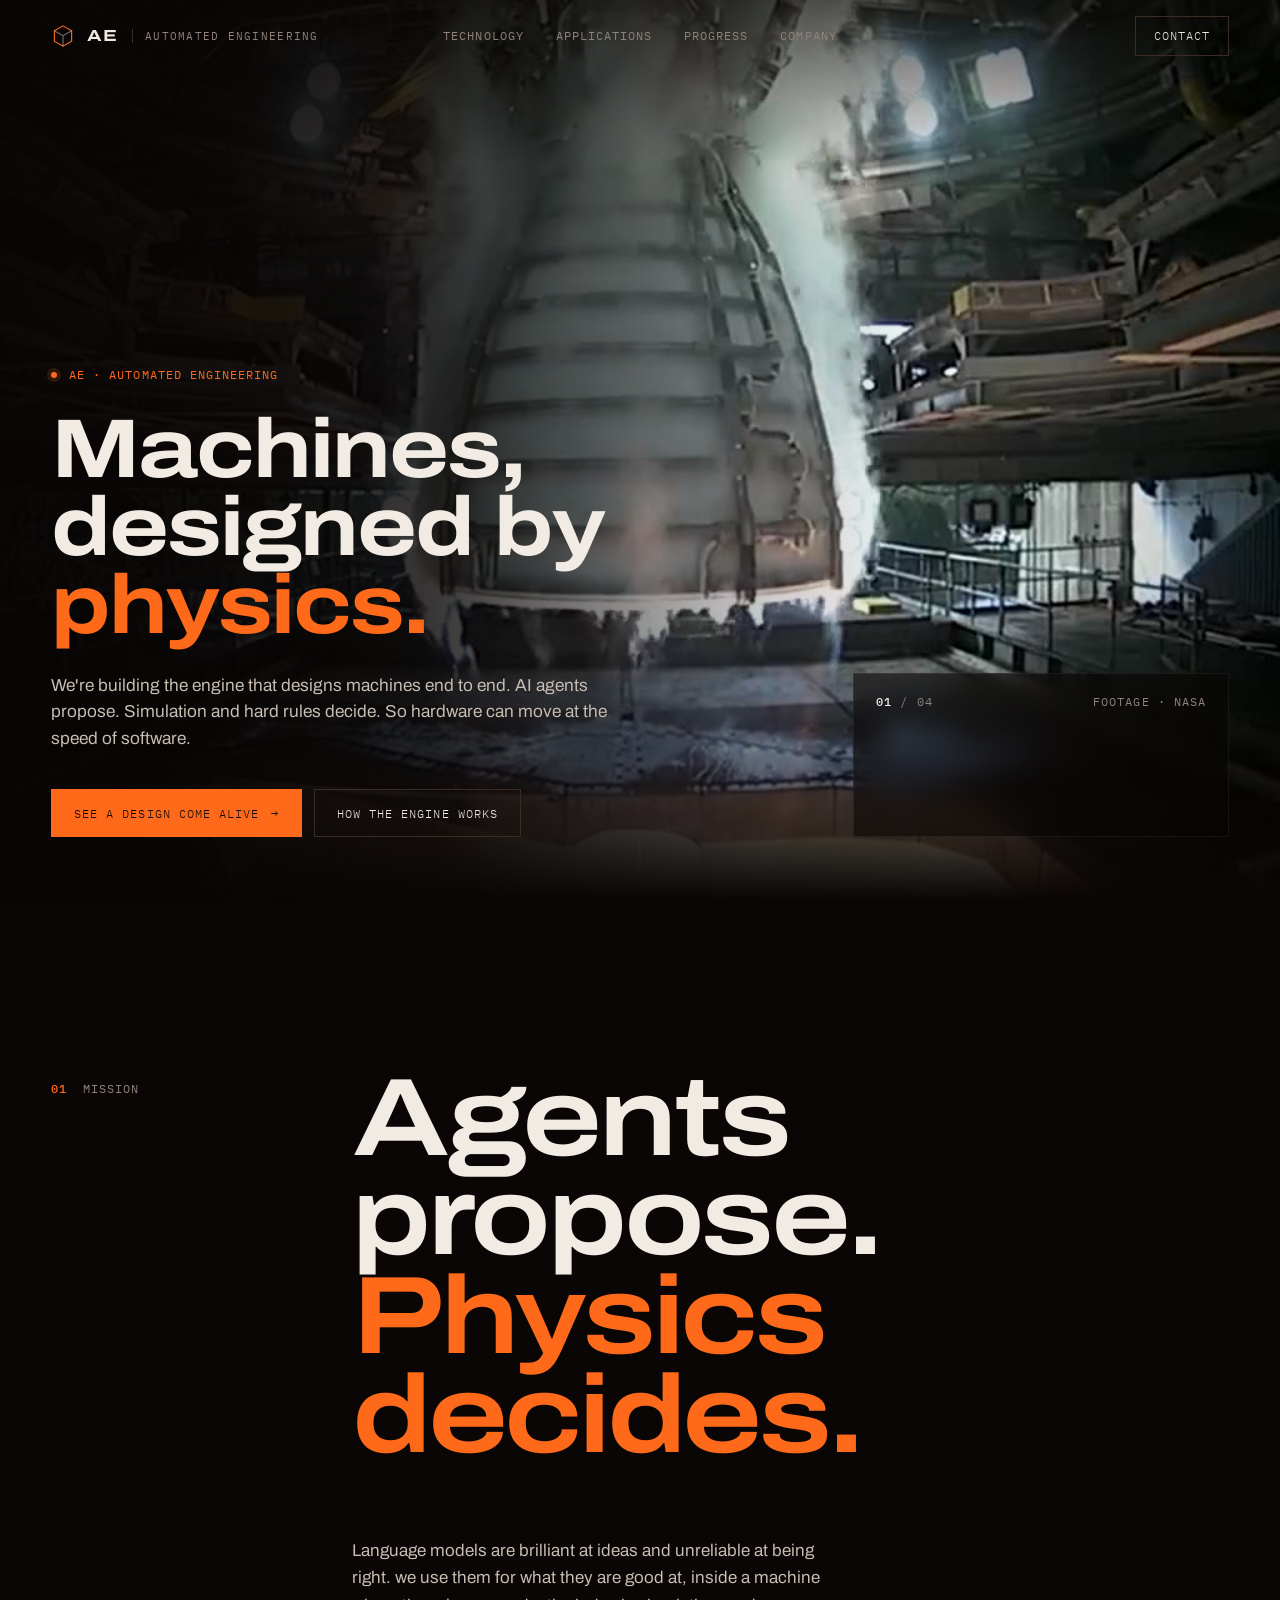
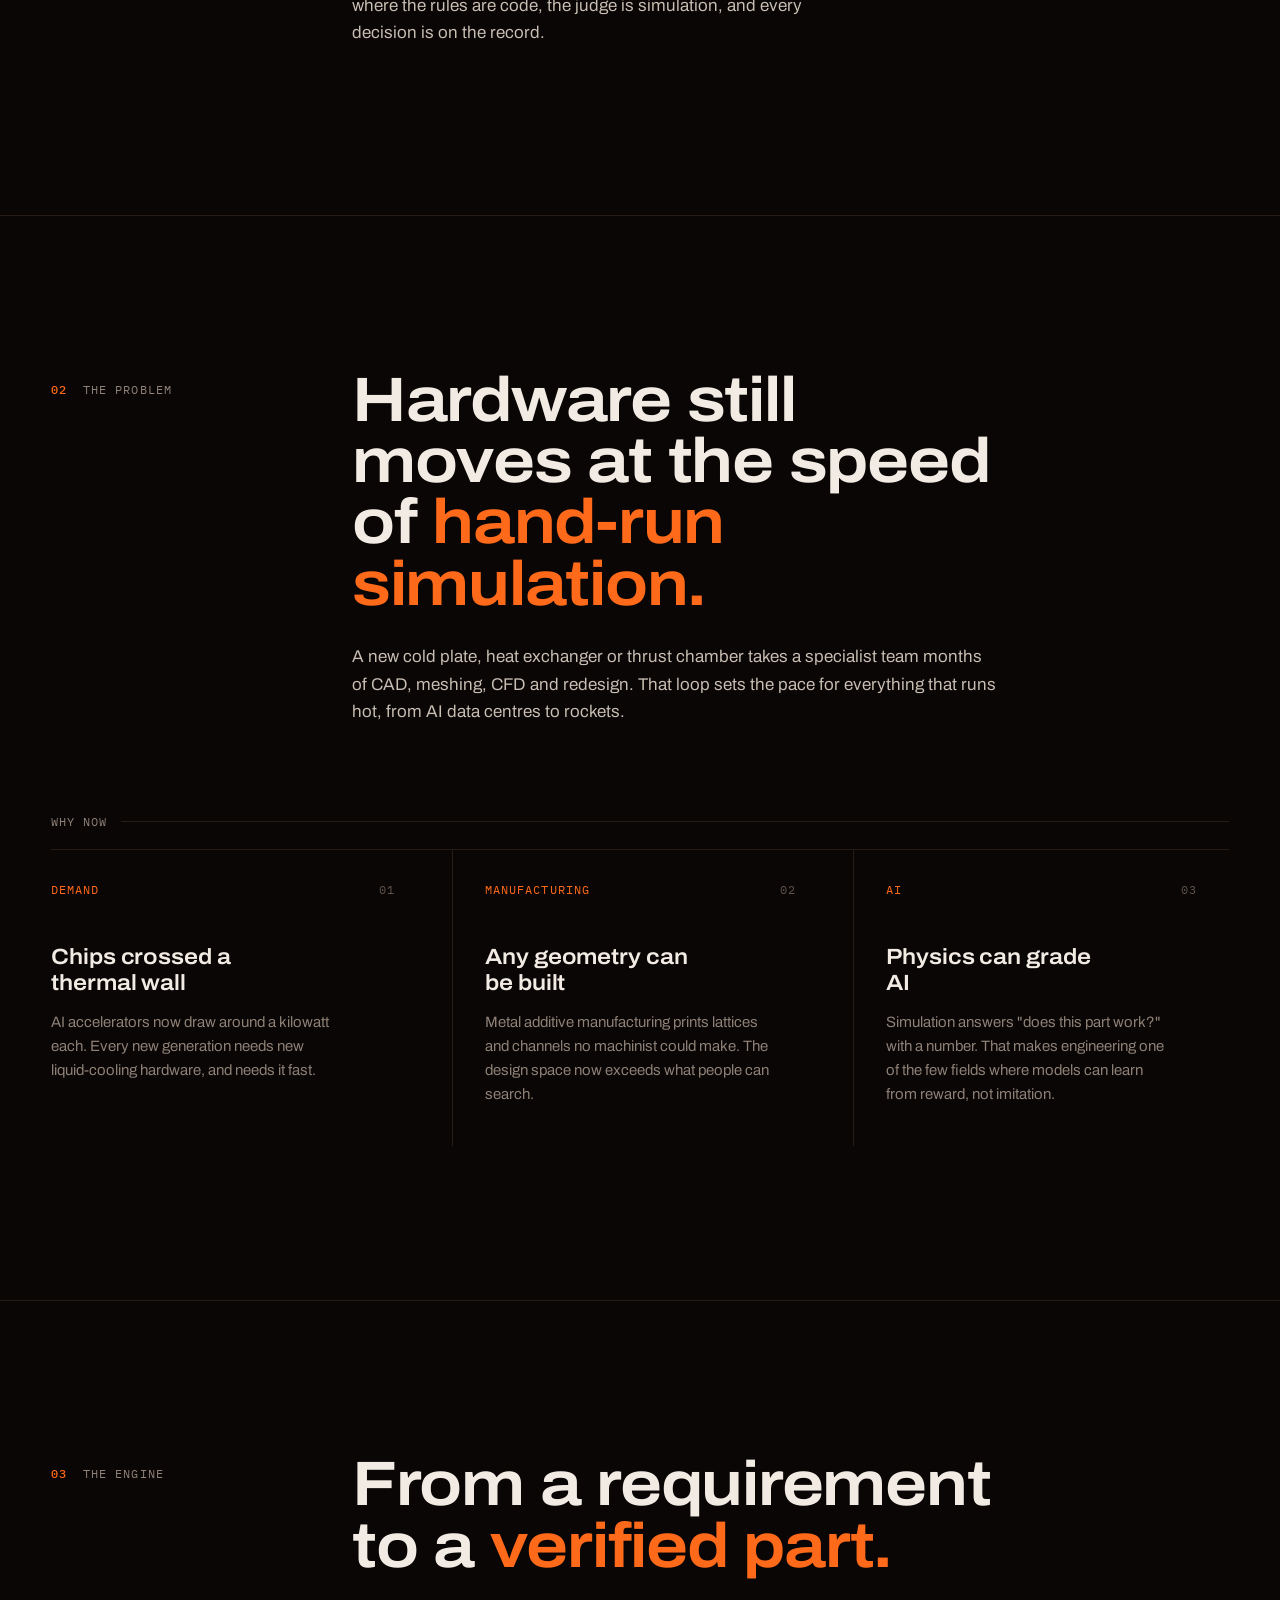
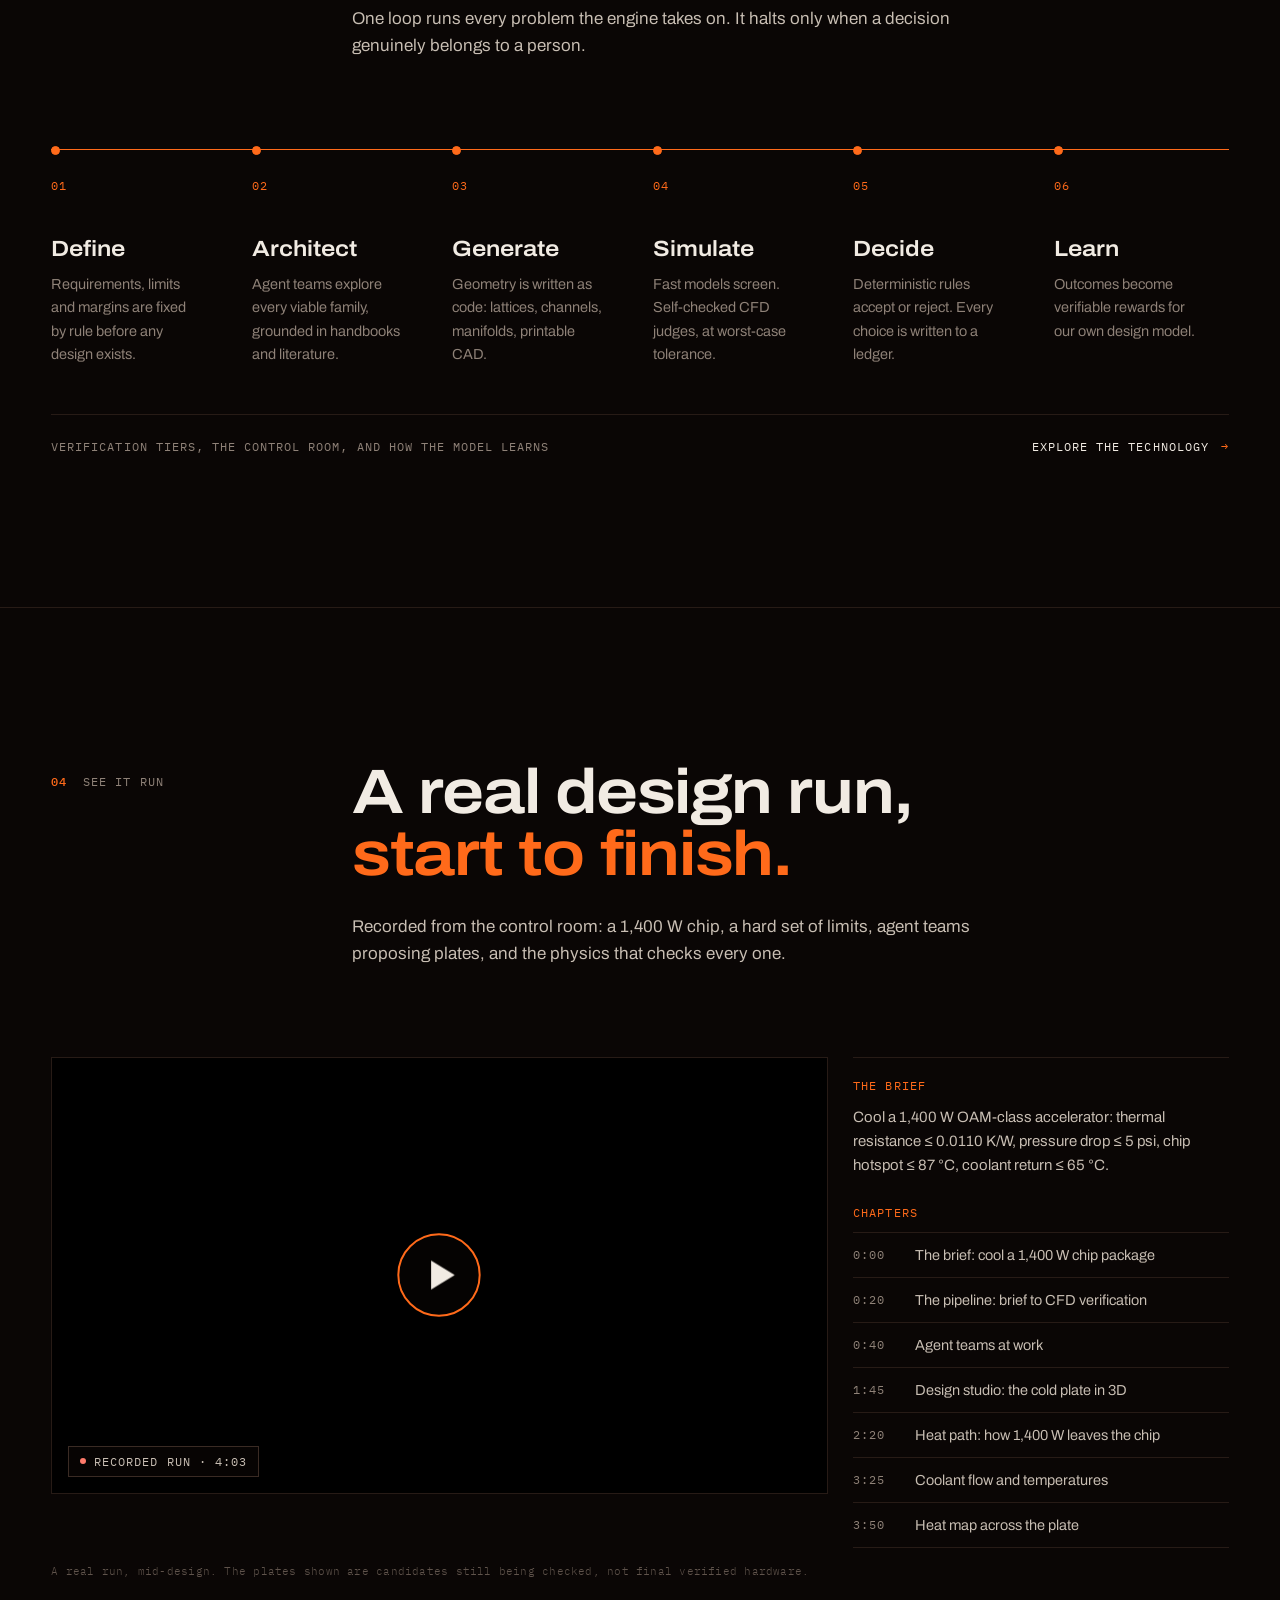
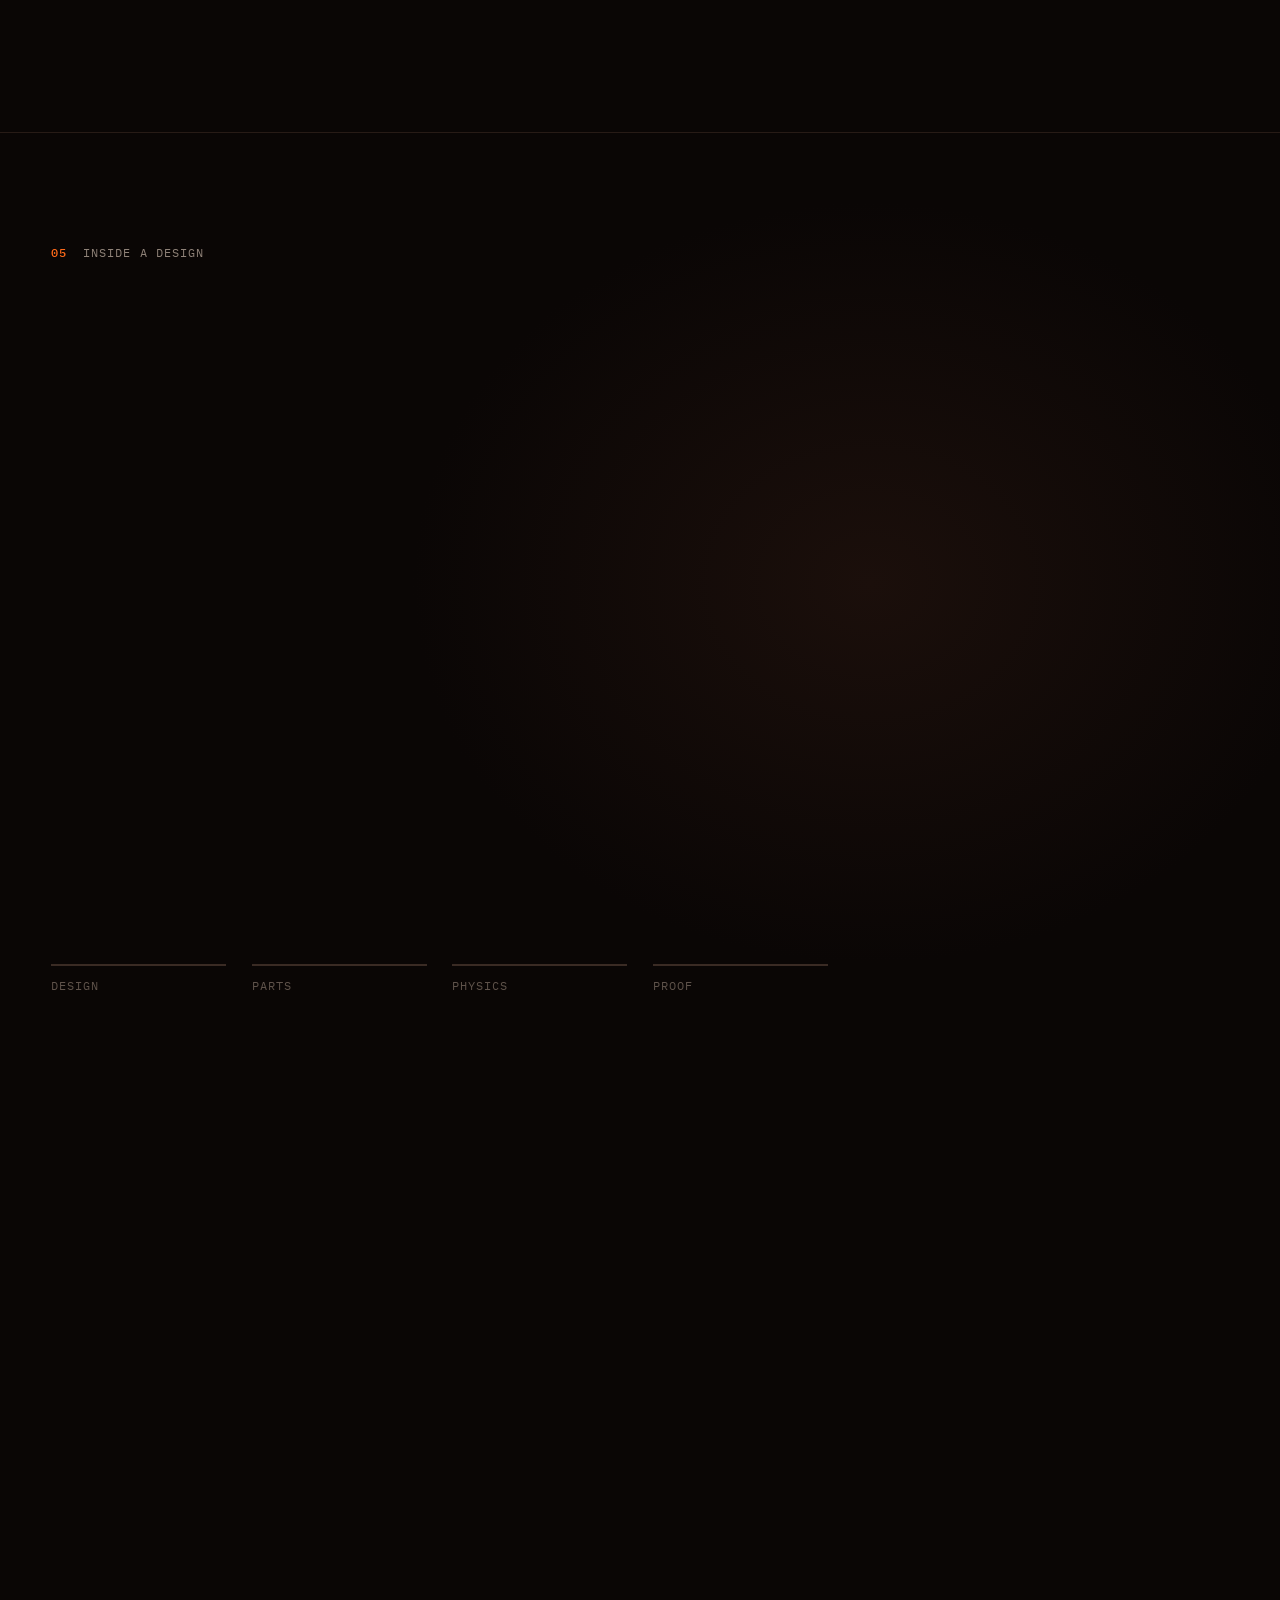
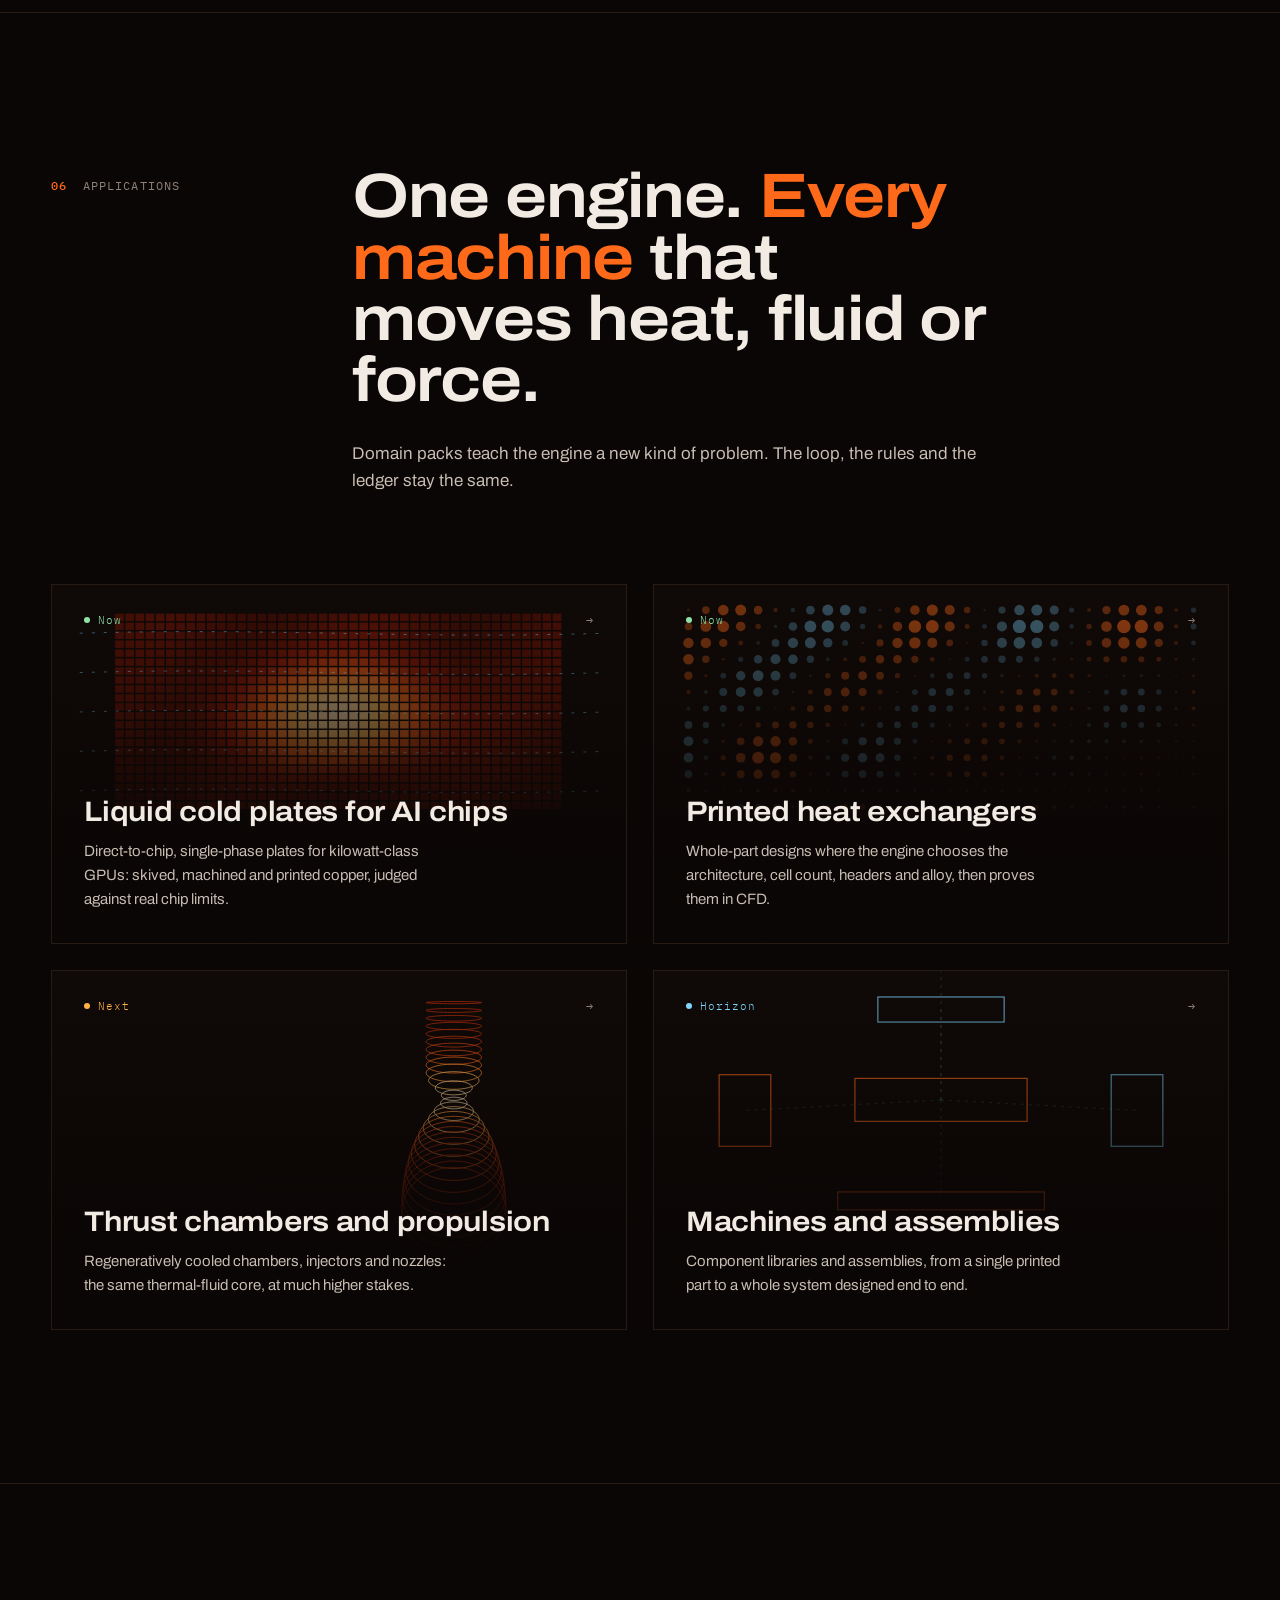
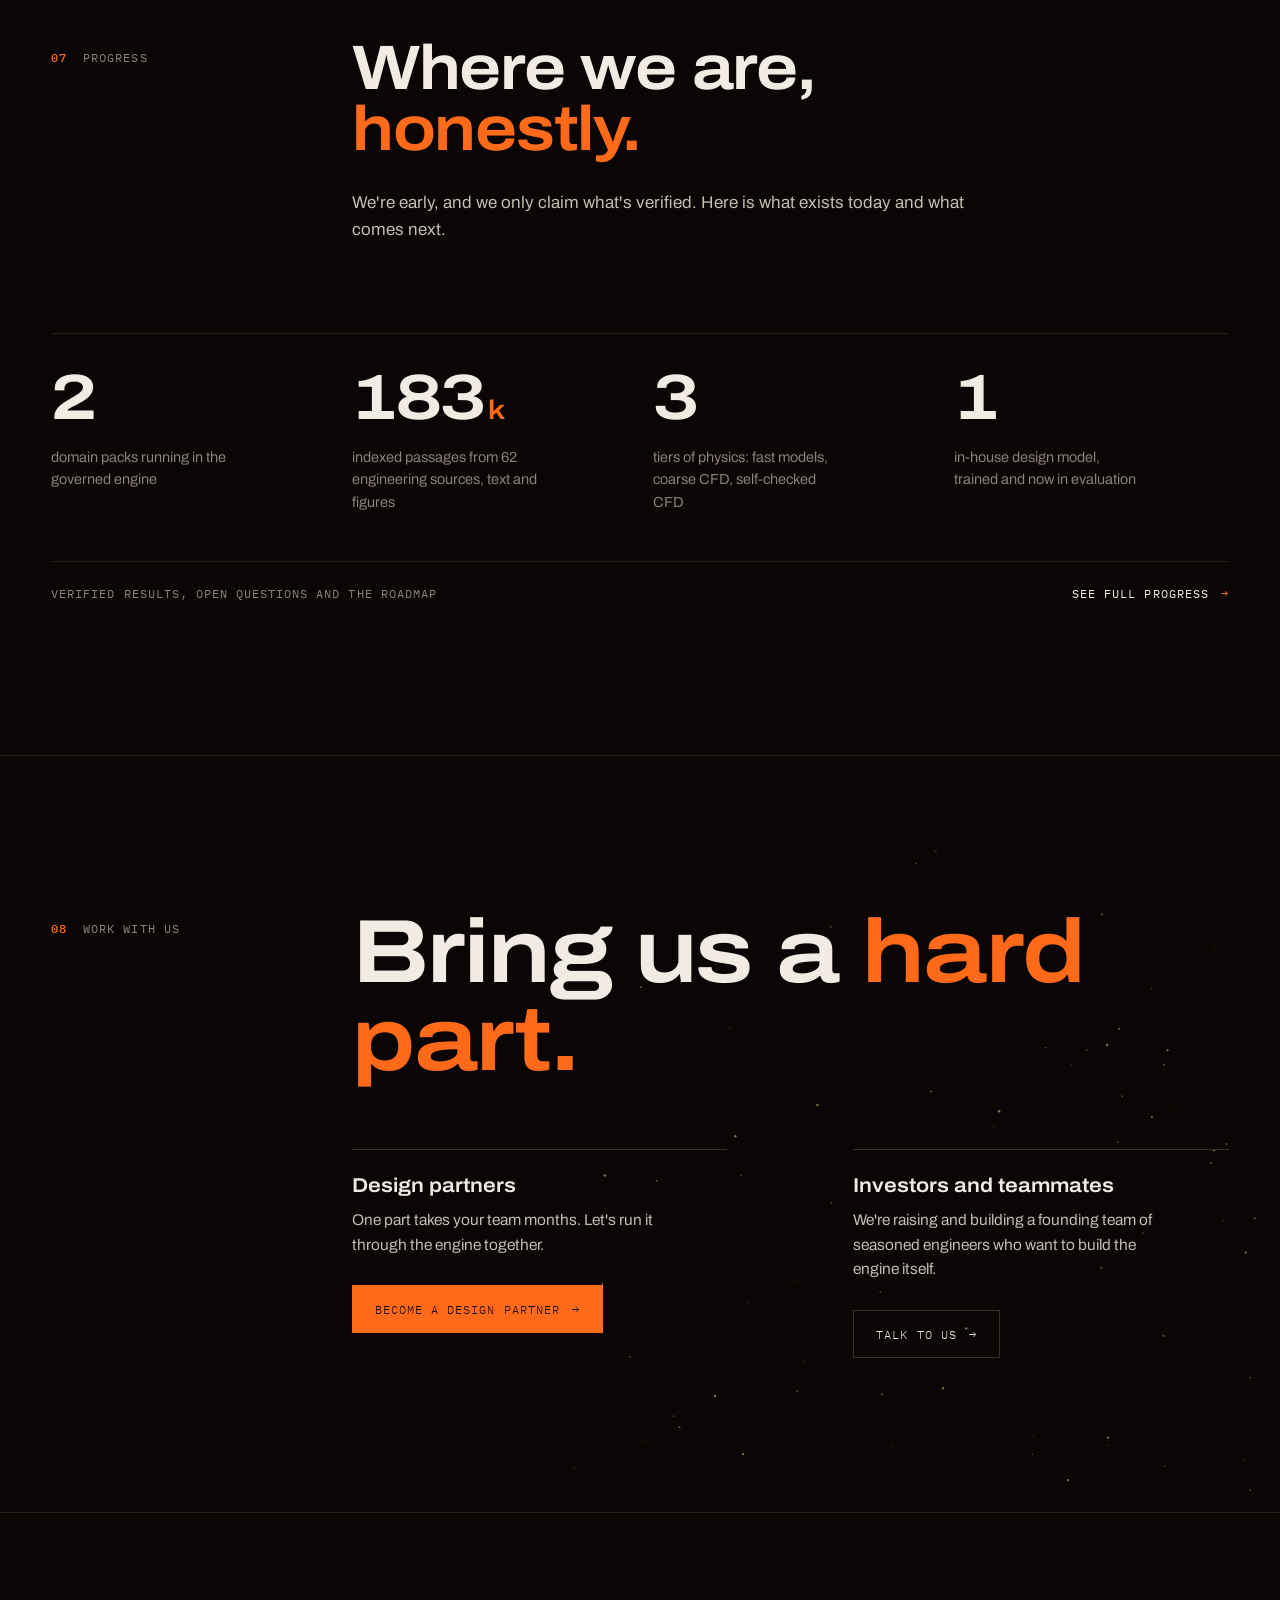
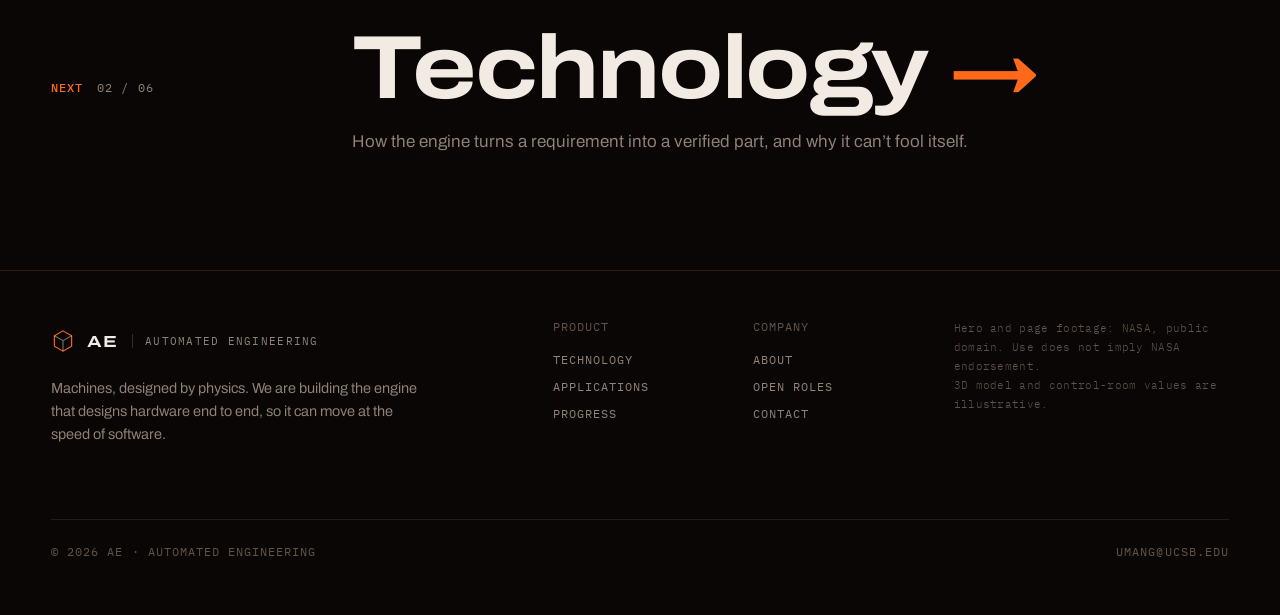
==== commit ae001411: "Website update 20261114145136" ====
--- a/index.html
+++ b/index.html
@@ -12,12 +12,12 @@
 <link rel="preconnect" href="https://fonts.gstatic.com" crossorigin>
 <link href="https://fonts.googleapis.com/css2?family=Archivo:wdth,wght@62..125,300..800&family=IBM+Plex+Mono:wght@400;500&display=swap" rel="stylesheet">
 <link rel="preload" as="video" href="assets/hotfire.mp4" type="video/mp4">
-<link rel="stylesheet" href="assets/site.css?v=20261114144329">
+<link rel="stylesheet" href="assets/site.css?v=20261114145136">
 <script src="https://cdn.jsdelivr.net/npm/lenis@1.1.13/dist/lenis.min.js" defer></script>
 </head>
 <body data-page="home">
 <div id="site-nav"></div>
-<script src="assets/site.js?v=20261114144329"></script>
+<script src="assets/site.js?v=20261114145136"></script>
 
 <!-- ============ HERO ============ -->
 <header class="hero" id="top">
@@ -217,7 +217,7 @@
 
 <script type="importmap">{"imports":{"three":"https://cdn.jsdelivr.net/npm/three@0.160.0/build/three.module.js","three/addons/":"https://cdn.jsdelivr.net/npm/three@0.160.0/examples/jsm/"}}</script>
 <script type="module">
-import { createEngineView } from './engine.js?v=20261114144329';
+import { createEngineView } from './engine.js?v=20261114145136';
 const $ = s => document.querySelector(s), $$ = s => [...document.querySelectorAll(s)];
 
 const { CONFIG: CFG } = window.Site;
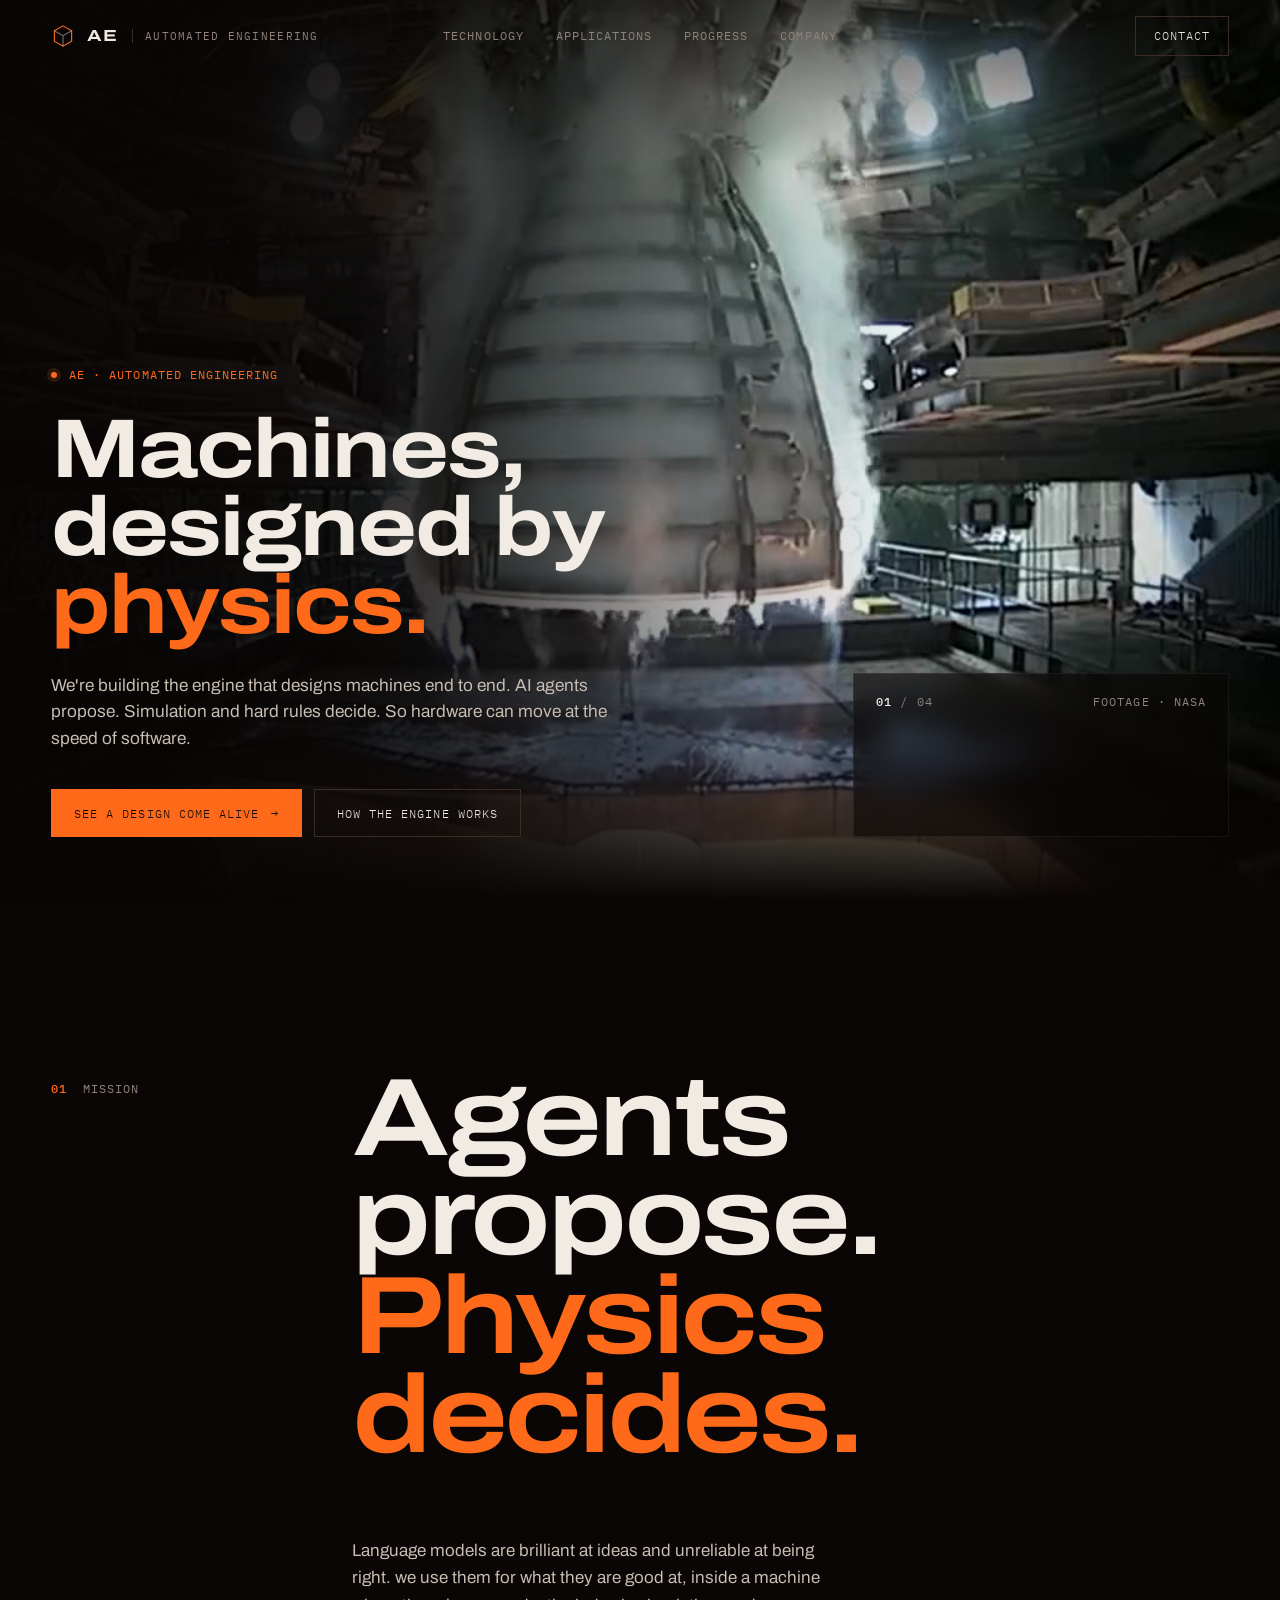
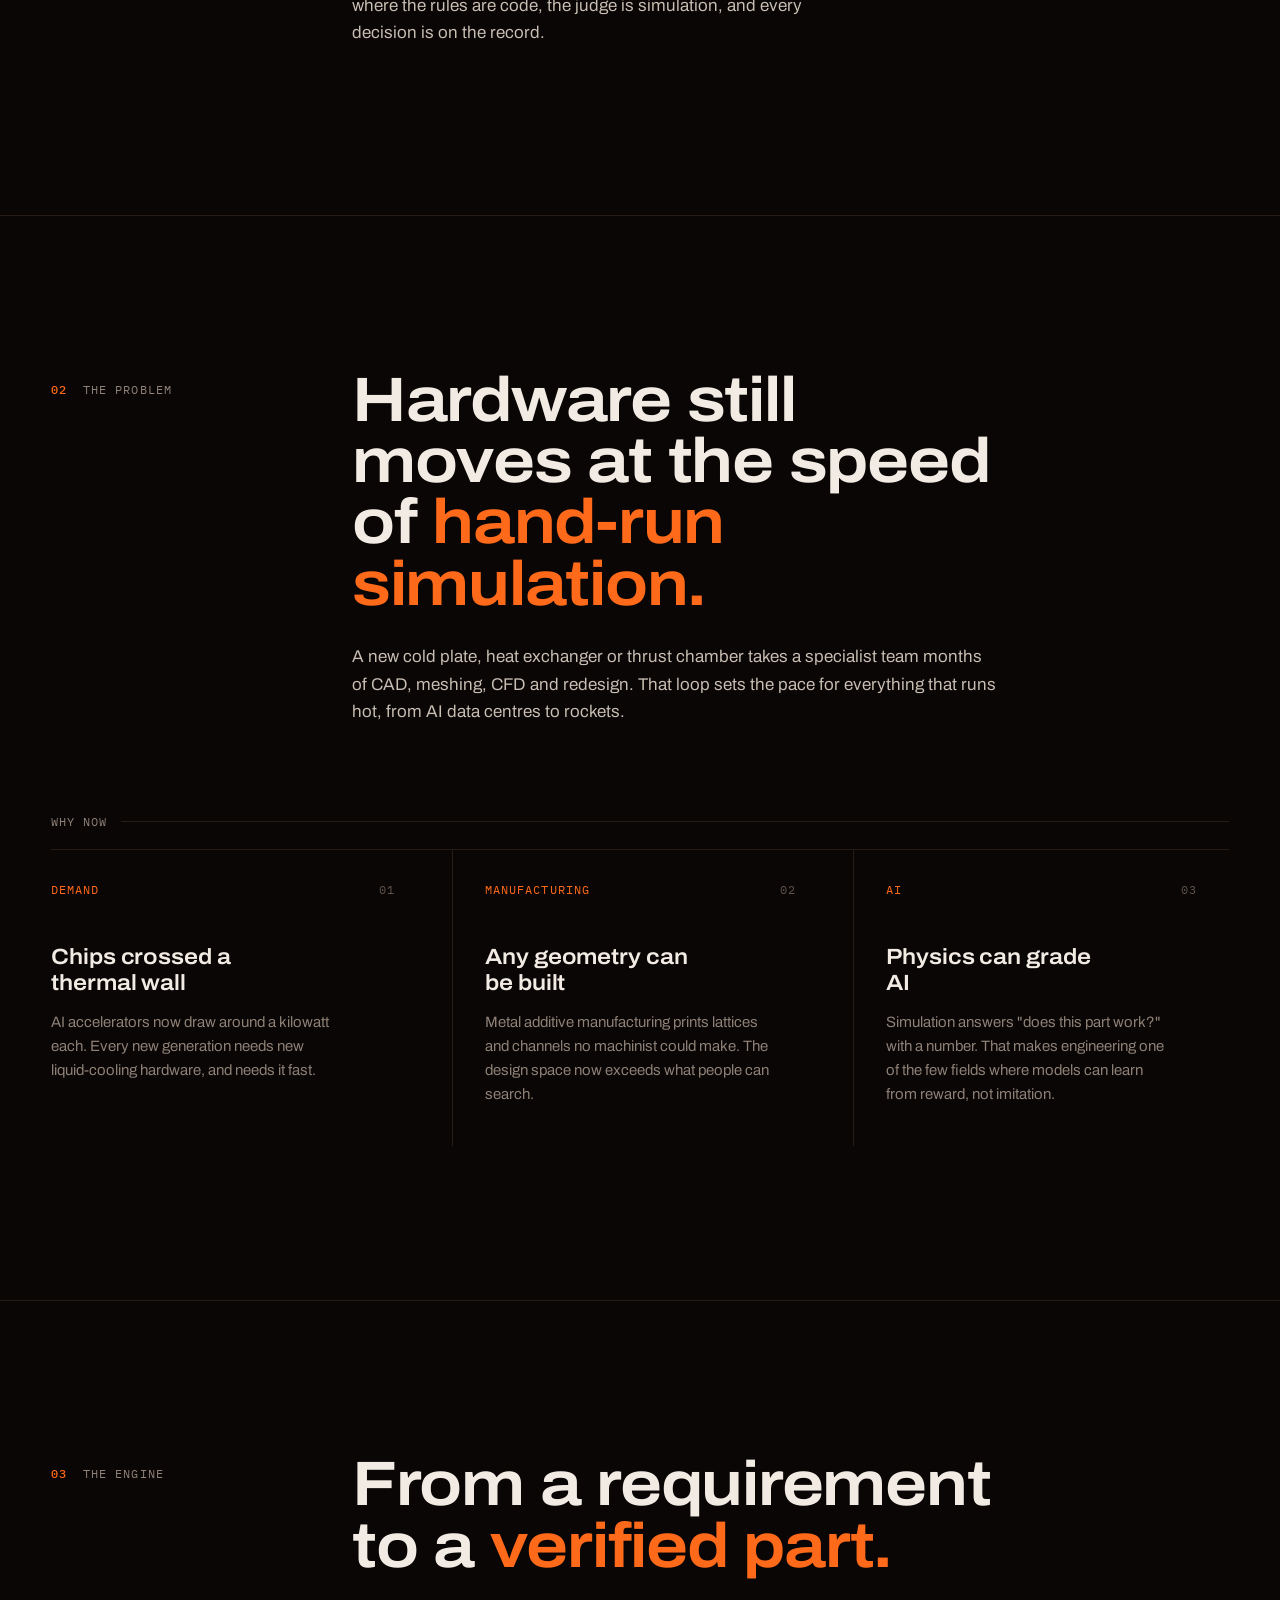
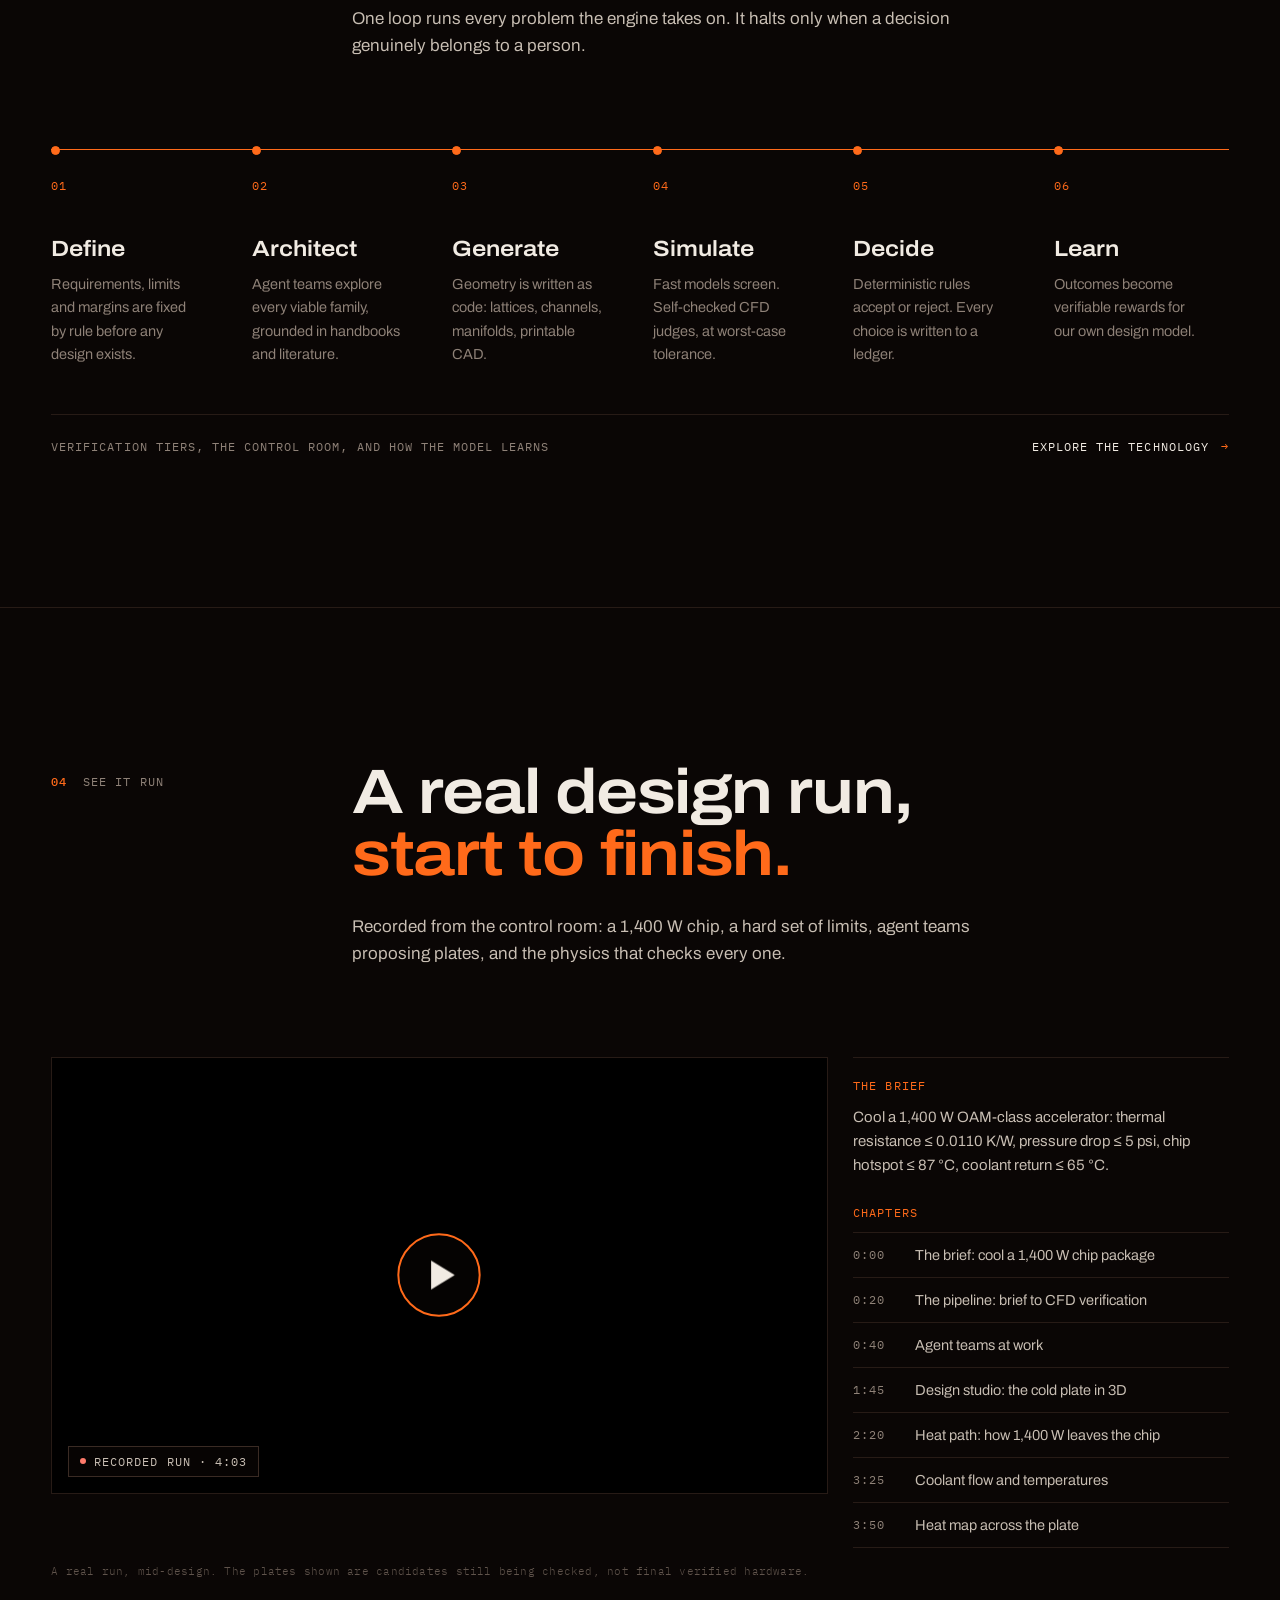
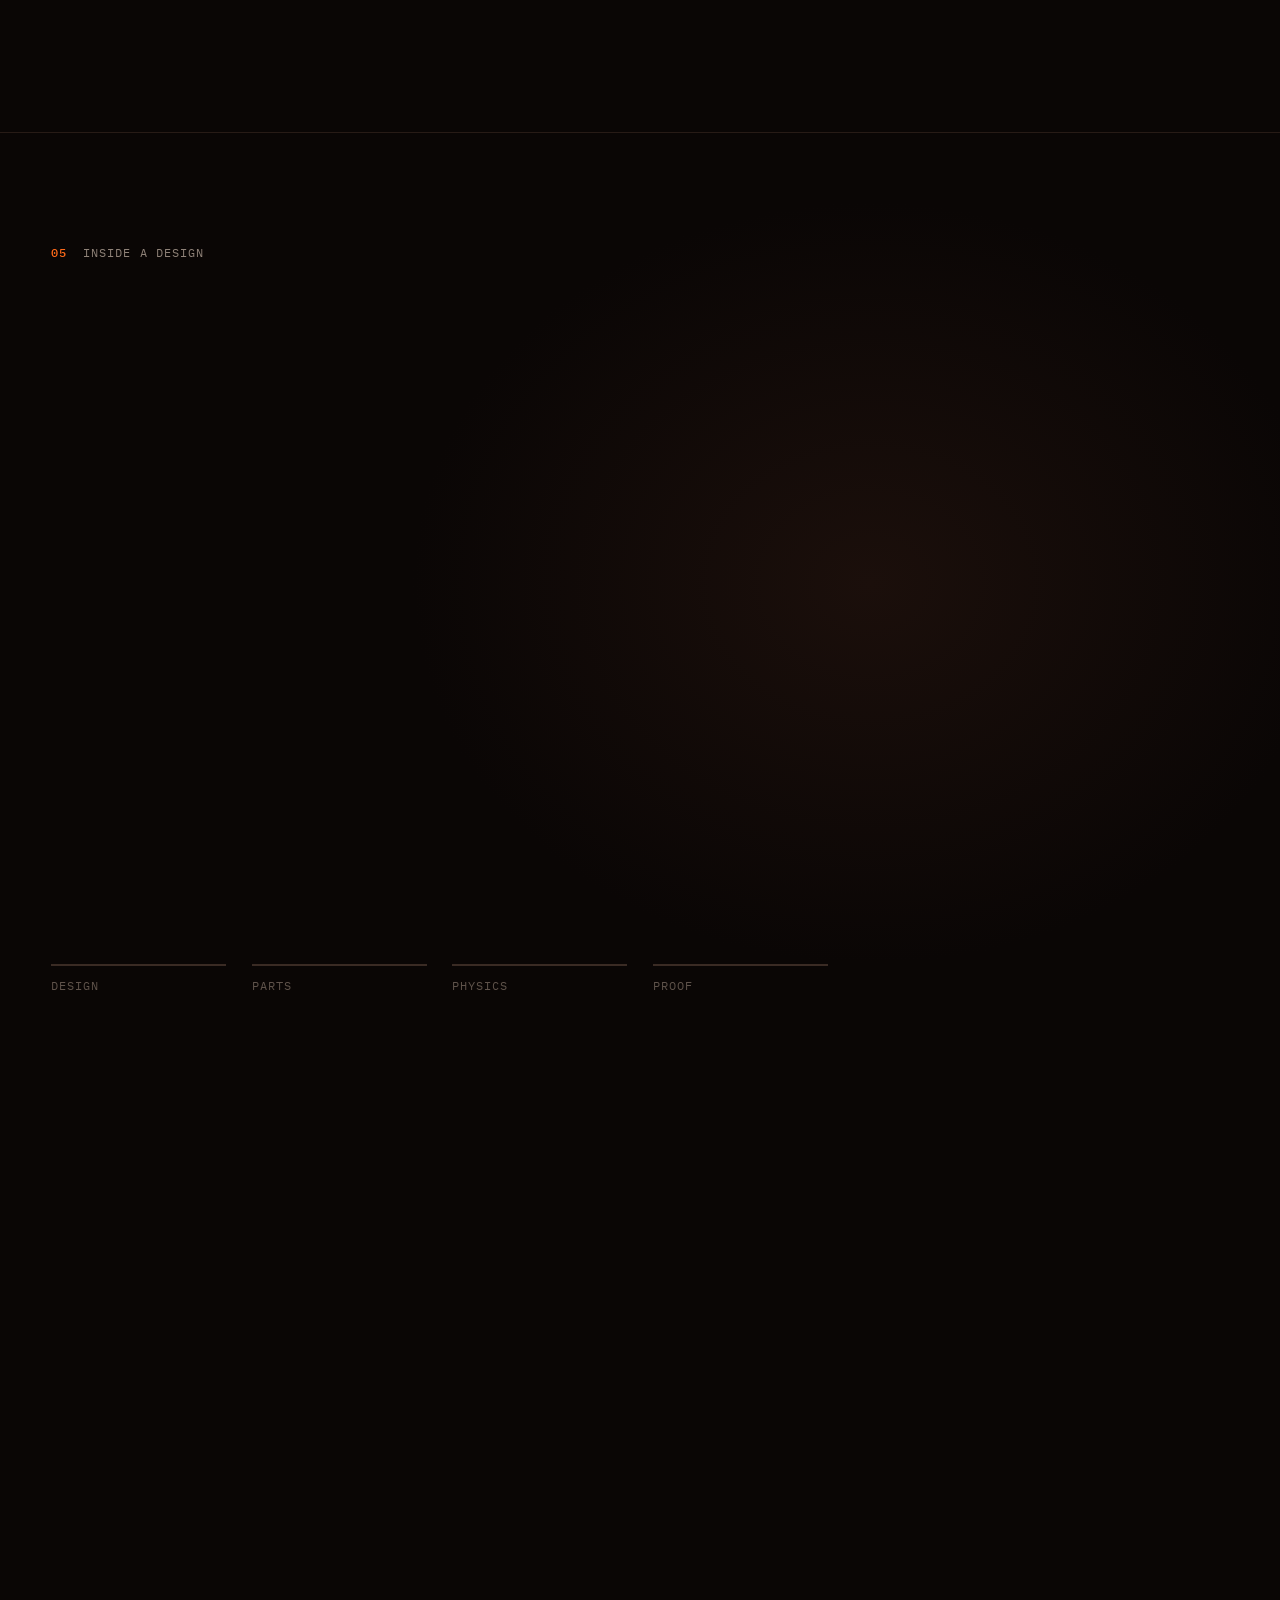
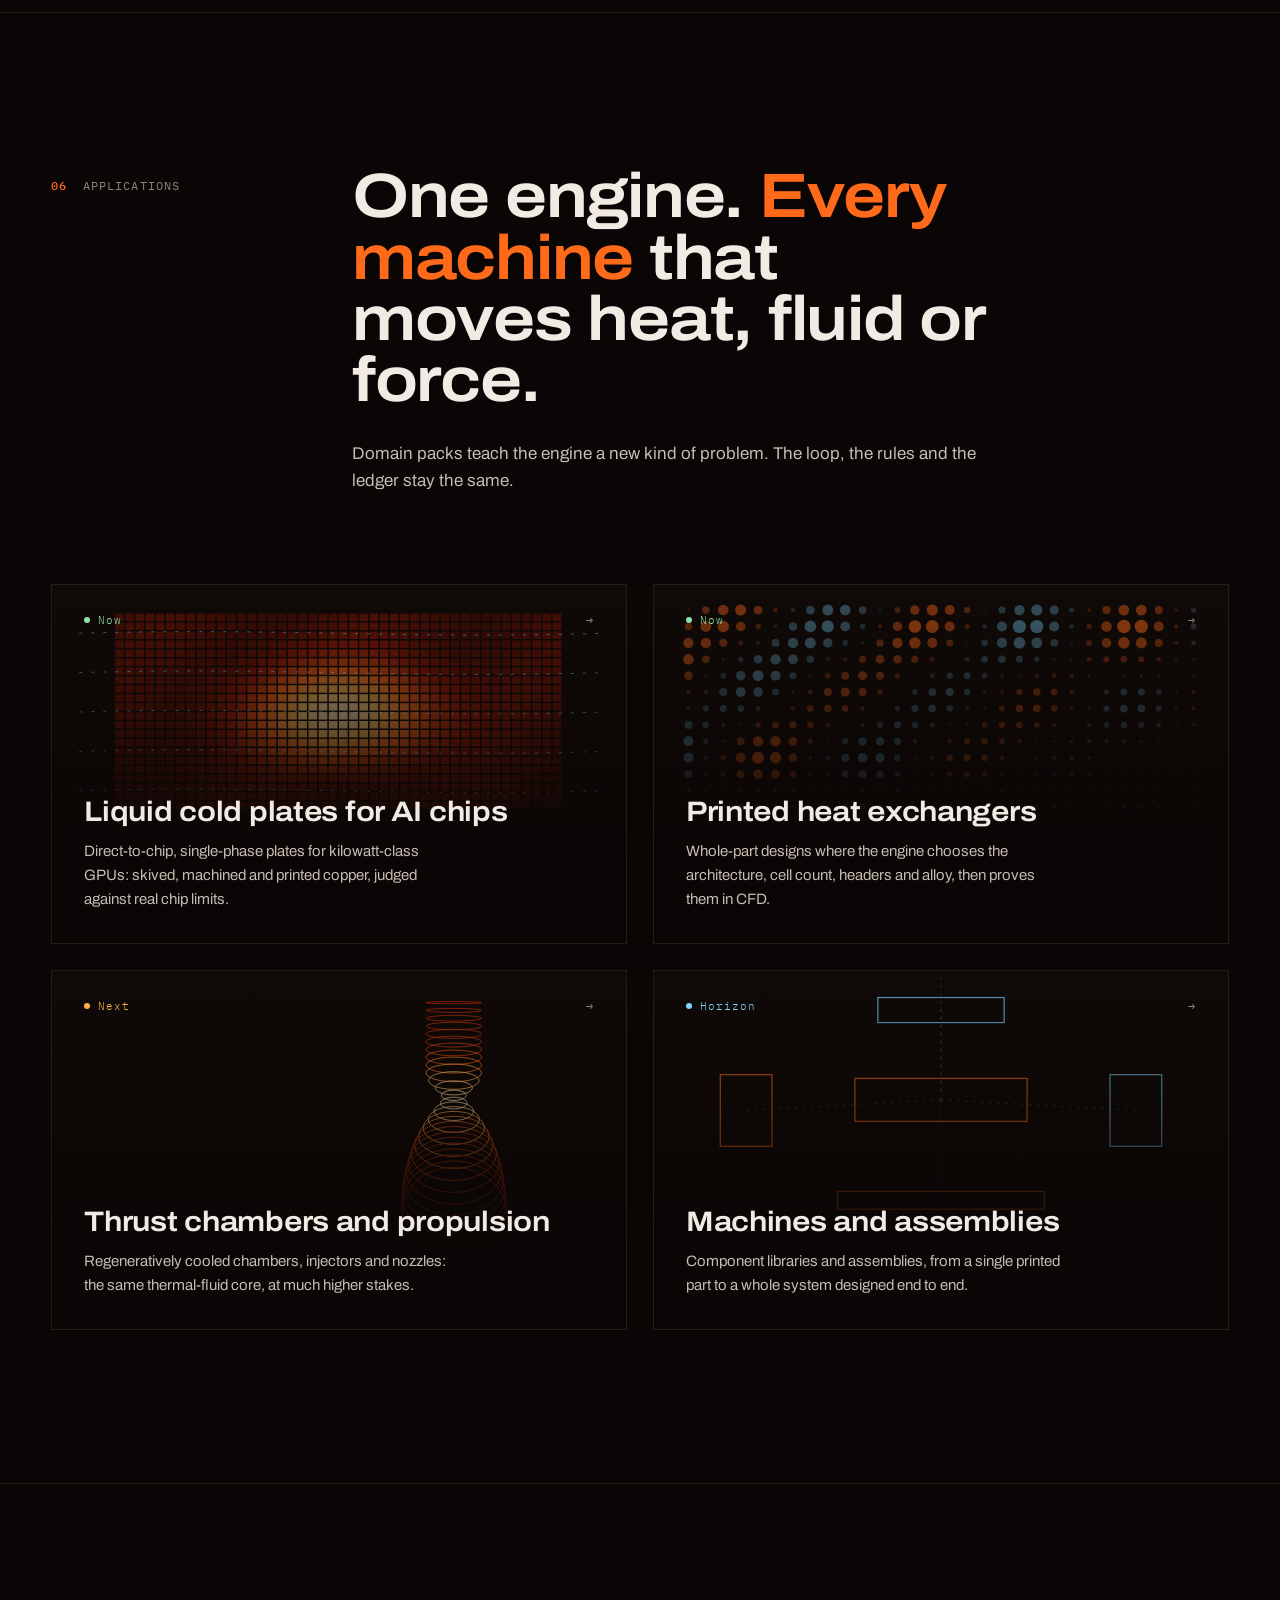
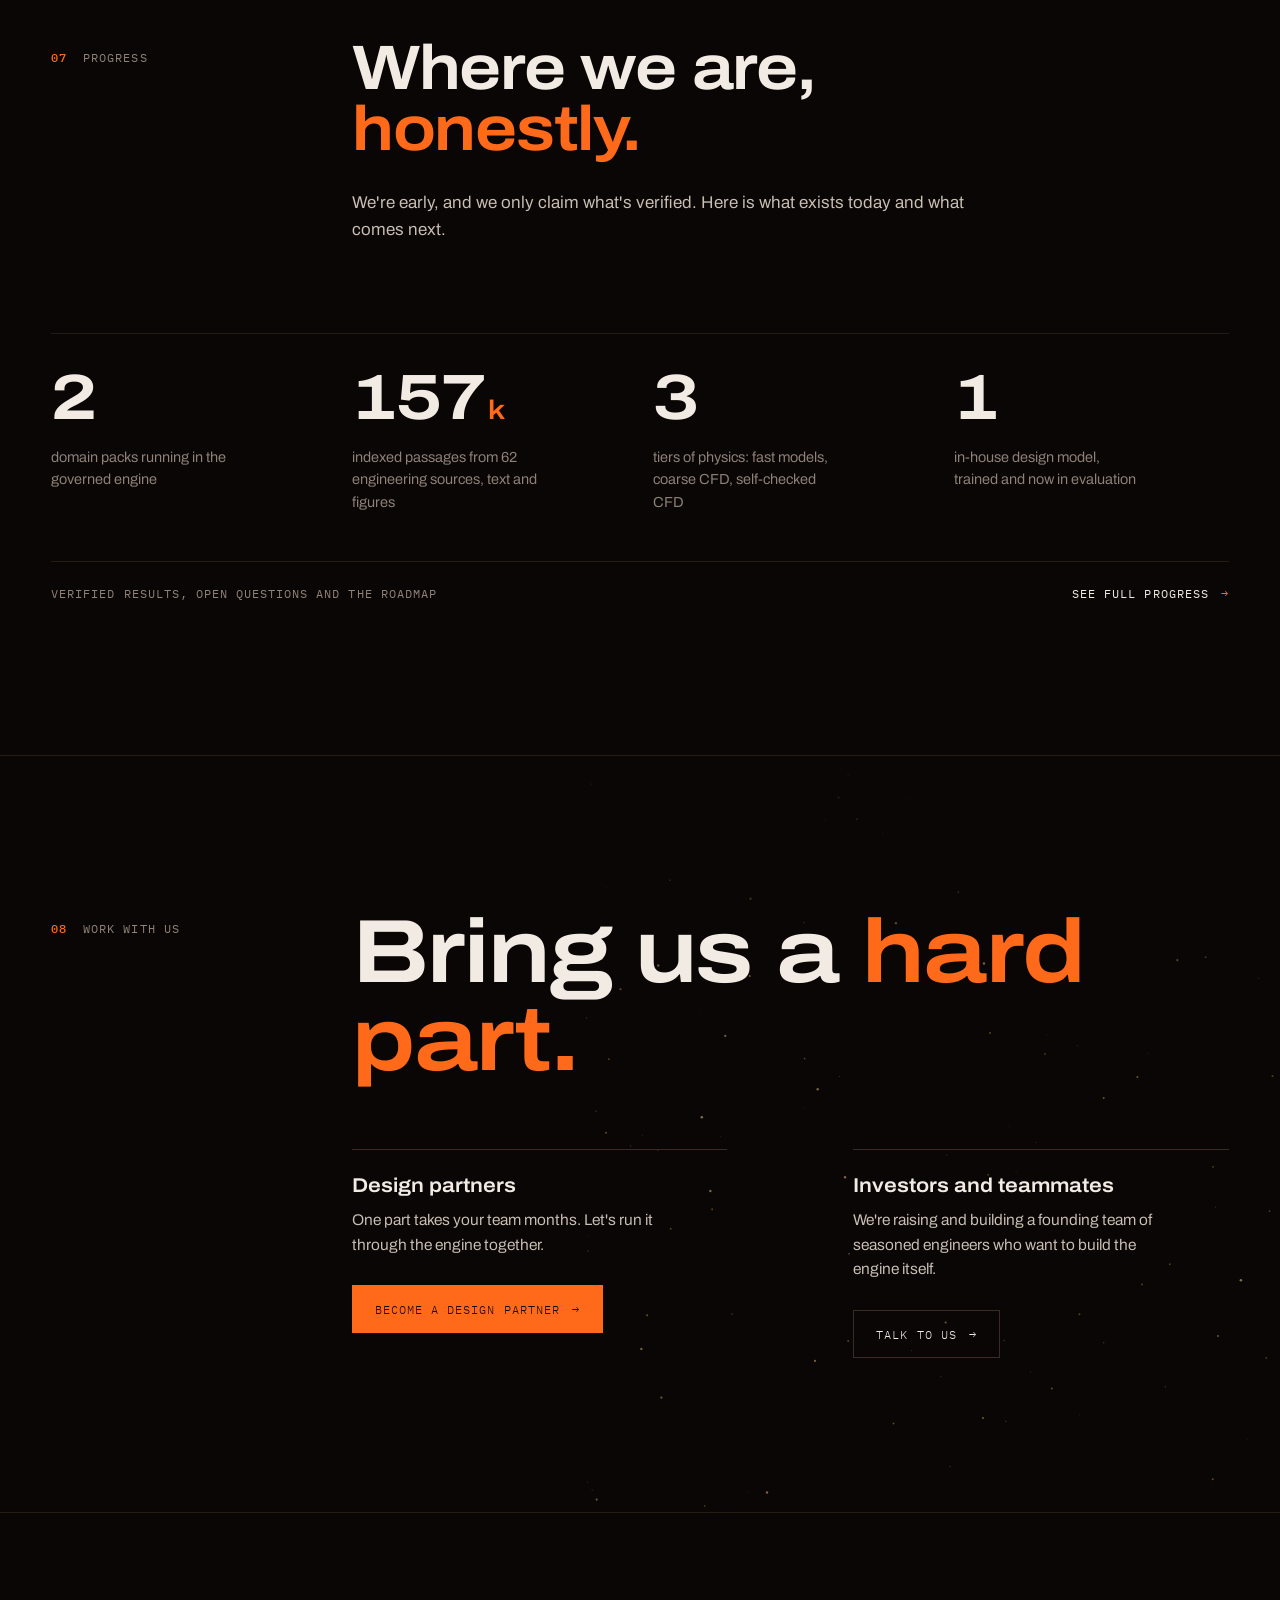
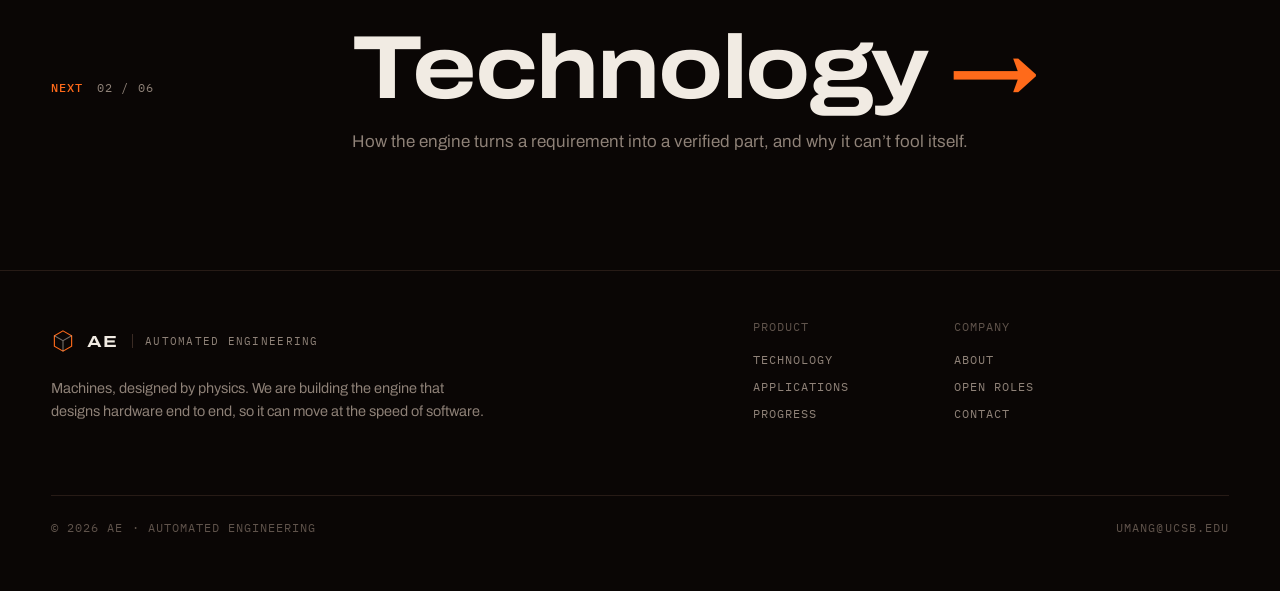
==== commit 7d39537c: "Website update 20261114145449" ====
--- a/index.html
+++ b/index.html
@@ -12,12 +12,12 @@
 <link rel="preconnect" href="https://fonts.gstatic.com" crossorigin>
 <link href="https://fonts.googleapis.com/css2?family=Archivo:wdth,wght@62..125,300..800&family=IBM+Plex+Mono:wght@400;500&display=swap" rel="stylesheet">
 <link rel="preload" as="video" href="assets/hotfire.mp4" type="video/mp4">
-<link rel="stylesheet" href="assets/site.css?v=20261114145136">
+<link rel="stylesheet" href="assets/site.css?v=20261114145449">
 <script src="https://cdn.jsdelivr.net/npm/lenis@1.1.13/dist/lenis.min.js" defer></script>
 </head>
 <body data-page="home">
 <div id="site-nav"></div>
-<script src="assets/site.js?v=20261114145136"></script>
+<script src="assets/site.js?v=20261114145449"></script>
 
 <!-- ============ HERO ============ -->
 <header class="hero" id="top">
@@ -217,7 +217,7 @@
 
 <script type="importmap">{"imports":{"three":"https://cdn.jsdelivr.net/npm/three@0.160.0/build/three.module.js","three/addons/":"https://cdn.jsdelivr.net/npm/three@0.160.0/examples/jsm/"}}</script>
 <script type="module">
-import { createEngineView } from './engine.js?v=20261114145136';
+import { createEngineView } from './engine.js?v=20261114145449';
 const $ = s => document.querySelector(s), $$ = s => [...document.querySelectorAll(s)];
 
 const { CONFIG: CFG } = window.Site;
--- a/assets/site.css
+++ b/assets/site.css
@@ -531,3 +531,5 @@
   .meta{padding:20px 22px 18px;background:rgba(10,6,5,.58);backdrop-filter:blur(12px) saturate(1.1);-webkit-backdrop-filter:blur(12px) saturate(1.1);border:1px solid rgba(255,255,255,.06);text-shadow:none}
   .scrim{background:linear-gradient(90deg,rgba(8,5,4,.94) 0%,rgba(8,5,4,.8) 34%,rgba(8,5,4,.2) 60%,rgba(8,5,4,0) 74%),linear-gradient(0deg,rgba(10,6,5,1) 0%,rgba(10,6,5,0) 26%),linear-gradient(180deg,rgba(8,5,4,.6) 0%,rgba(8,5,4,0) 18%)}
 }
+footer .f-brand{grid-column:1/7}footer .f-c1{grid-column:8/10}footer .f-c2{grid-column:10/13}
+@media (max-width:1080px){footer .f-brand{grid-column:1/13}footer .f-c1,footer .f-c2{grid-column:span 6}}
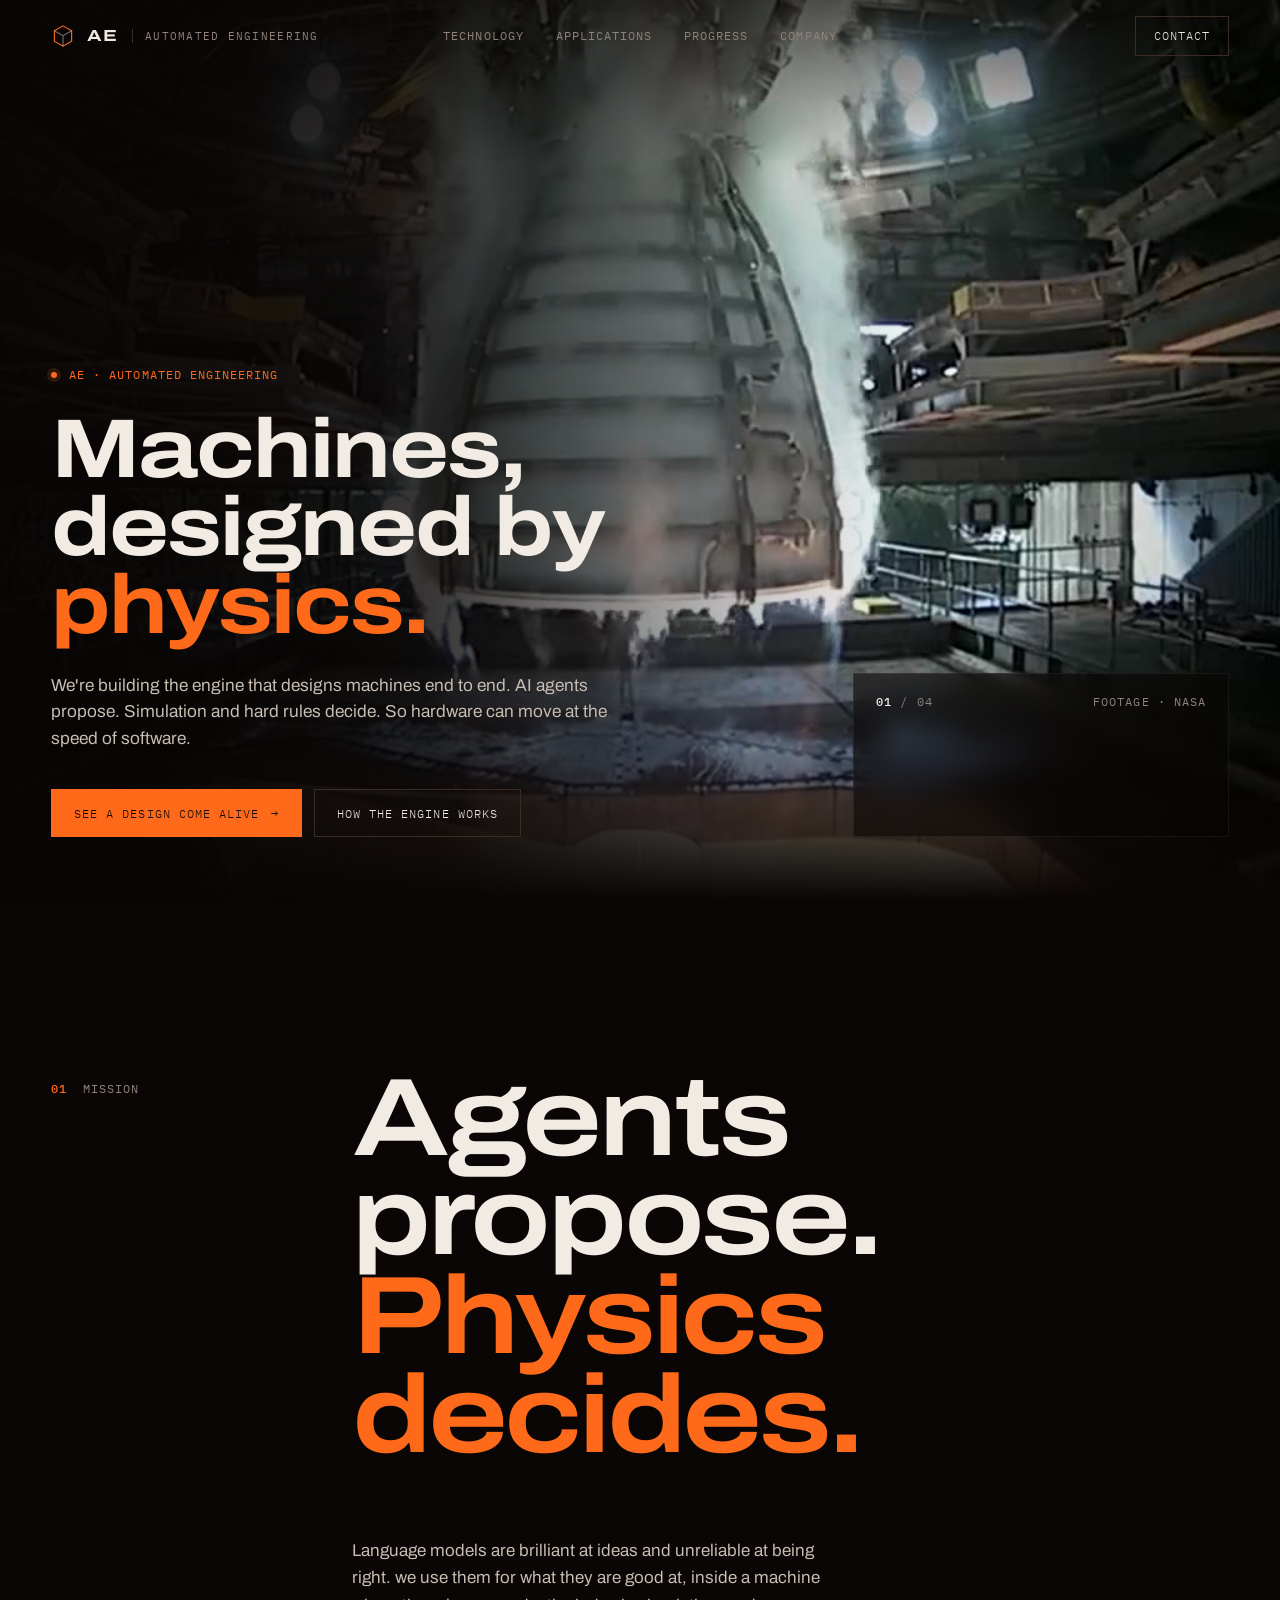
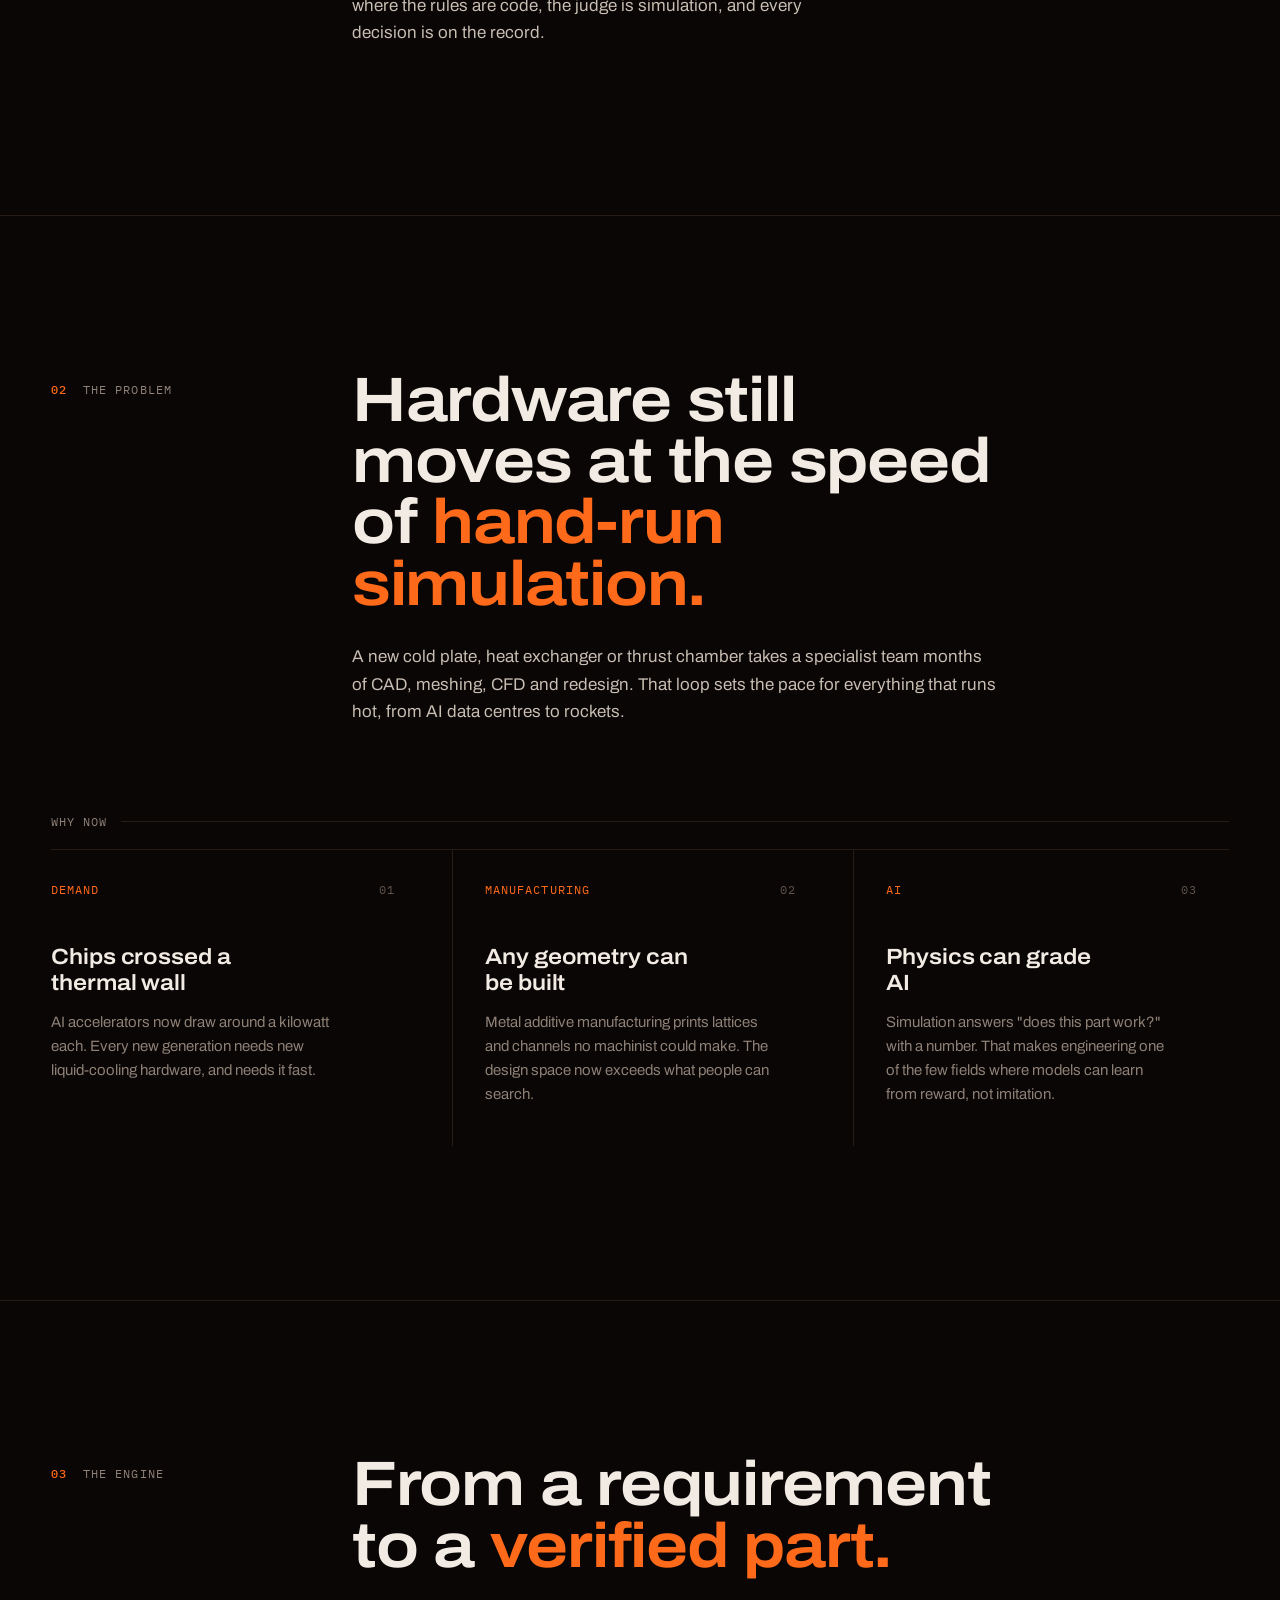
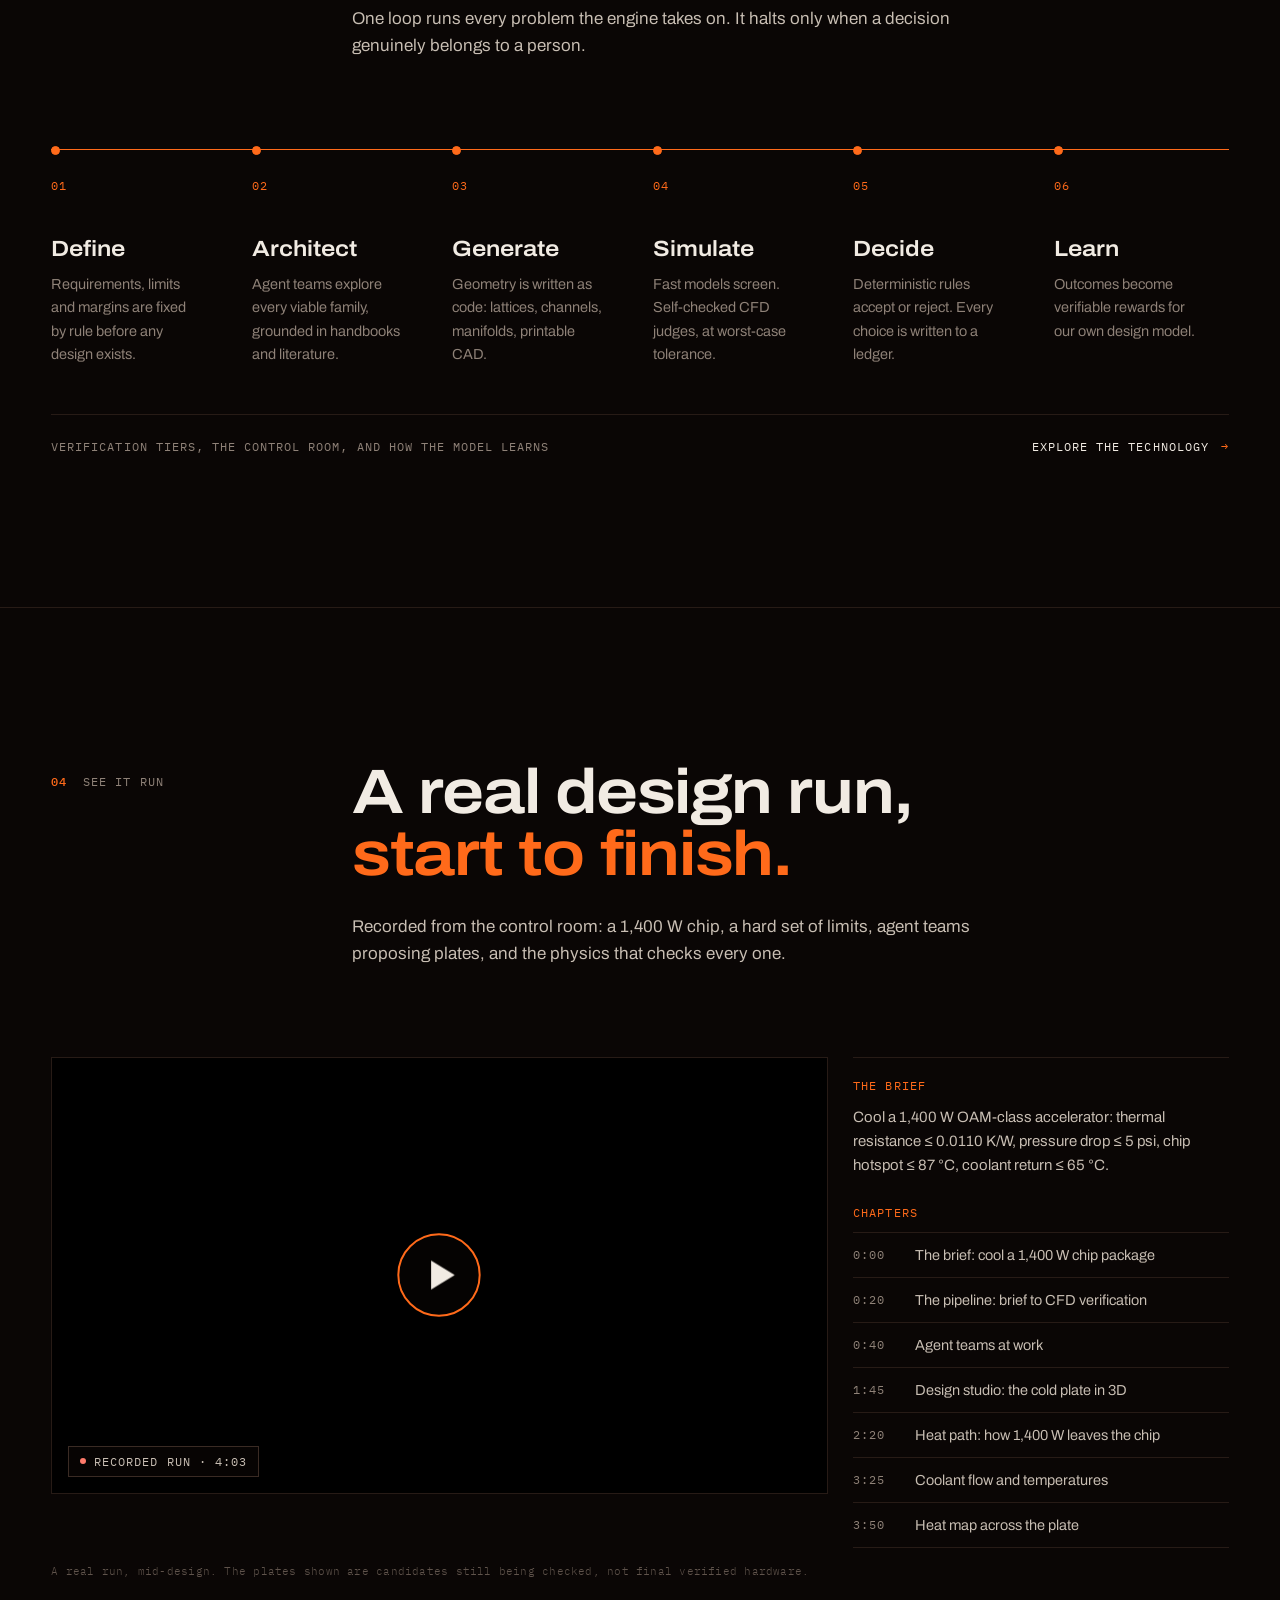
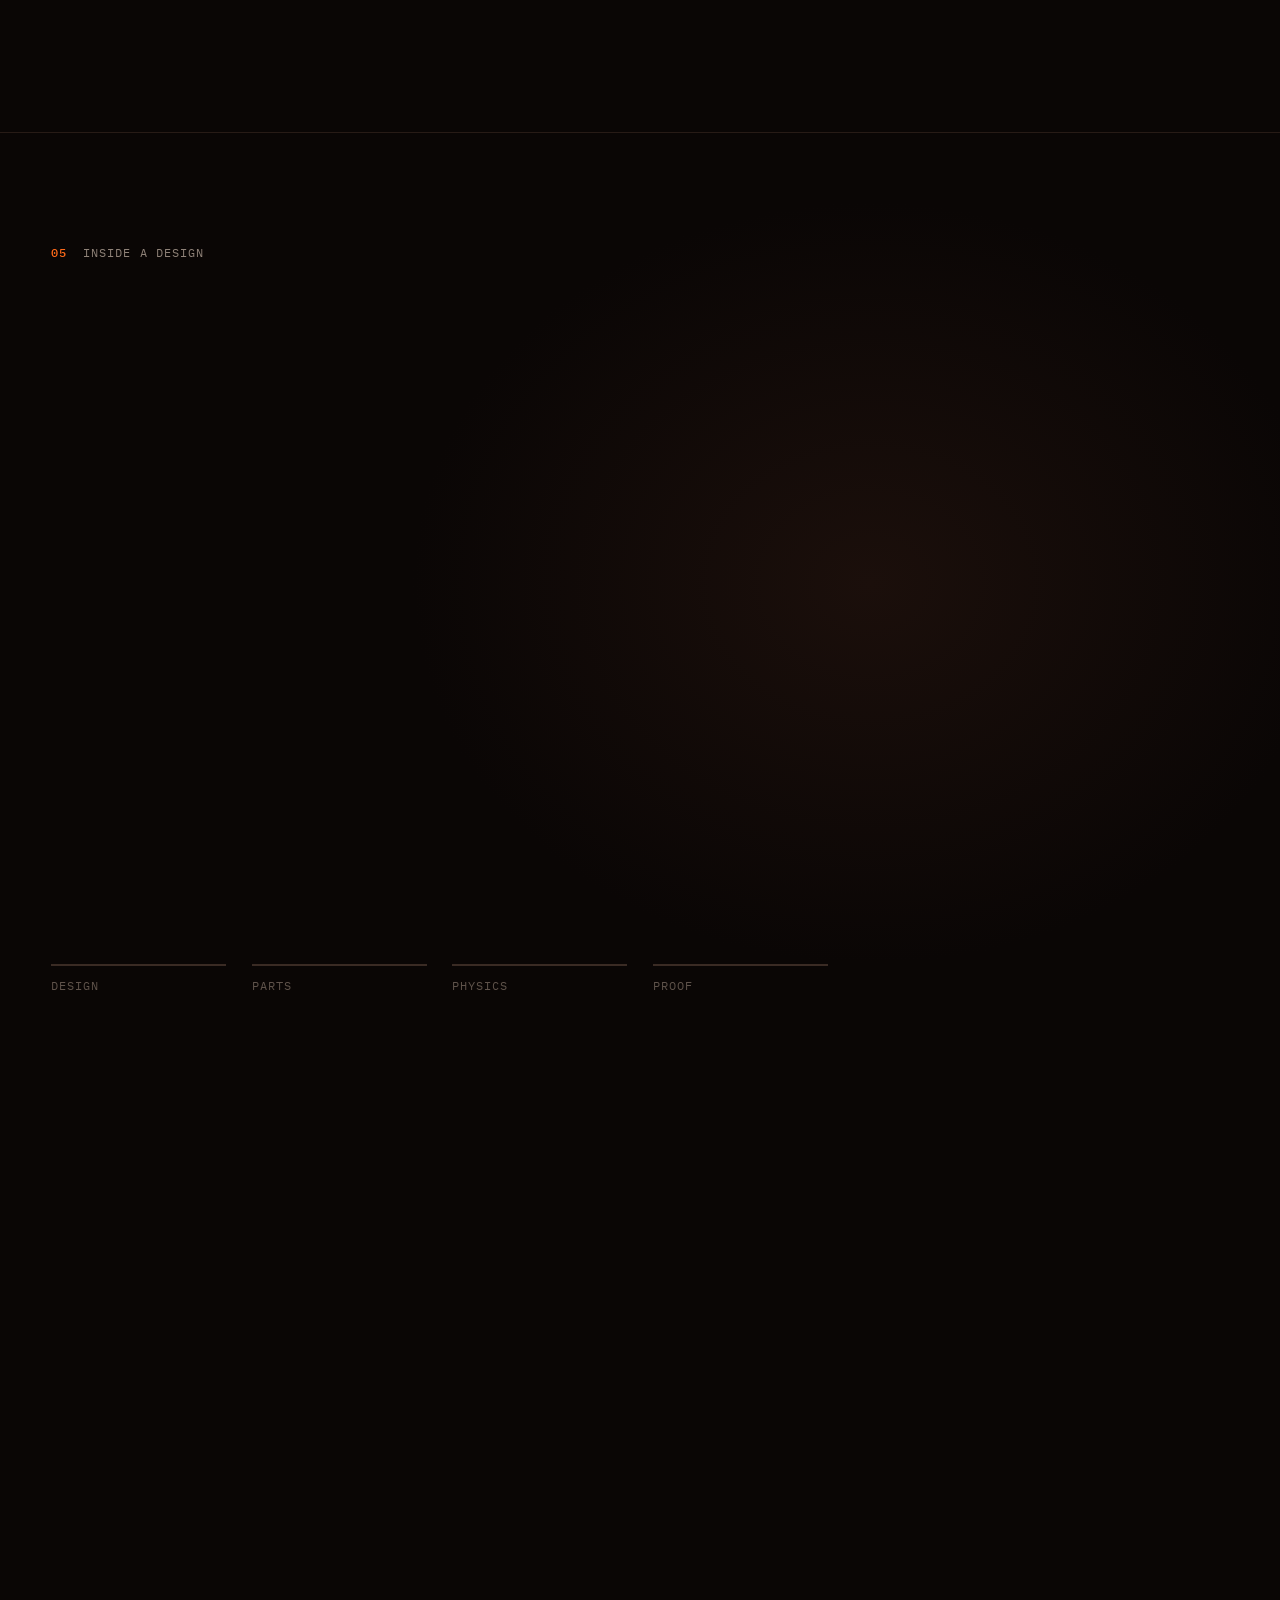
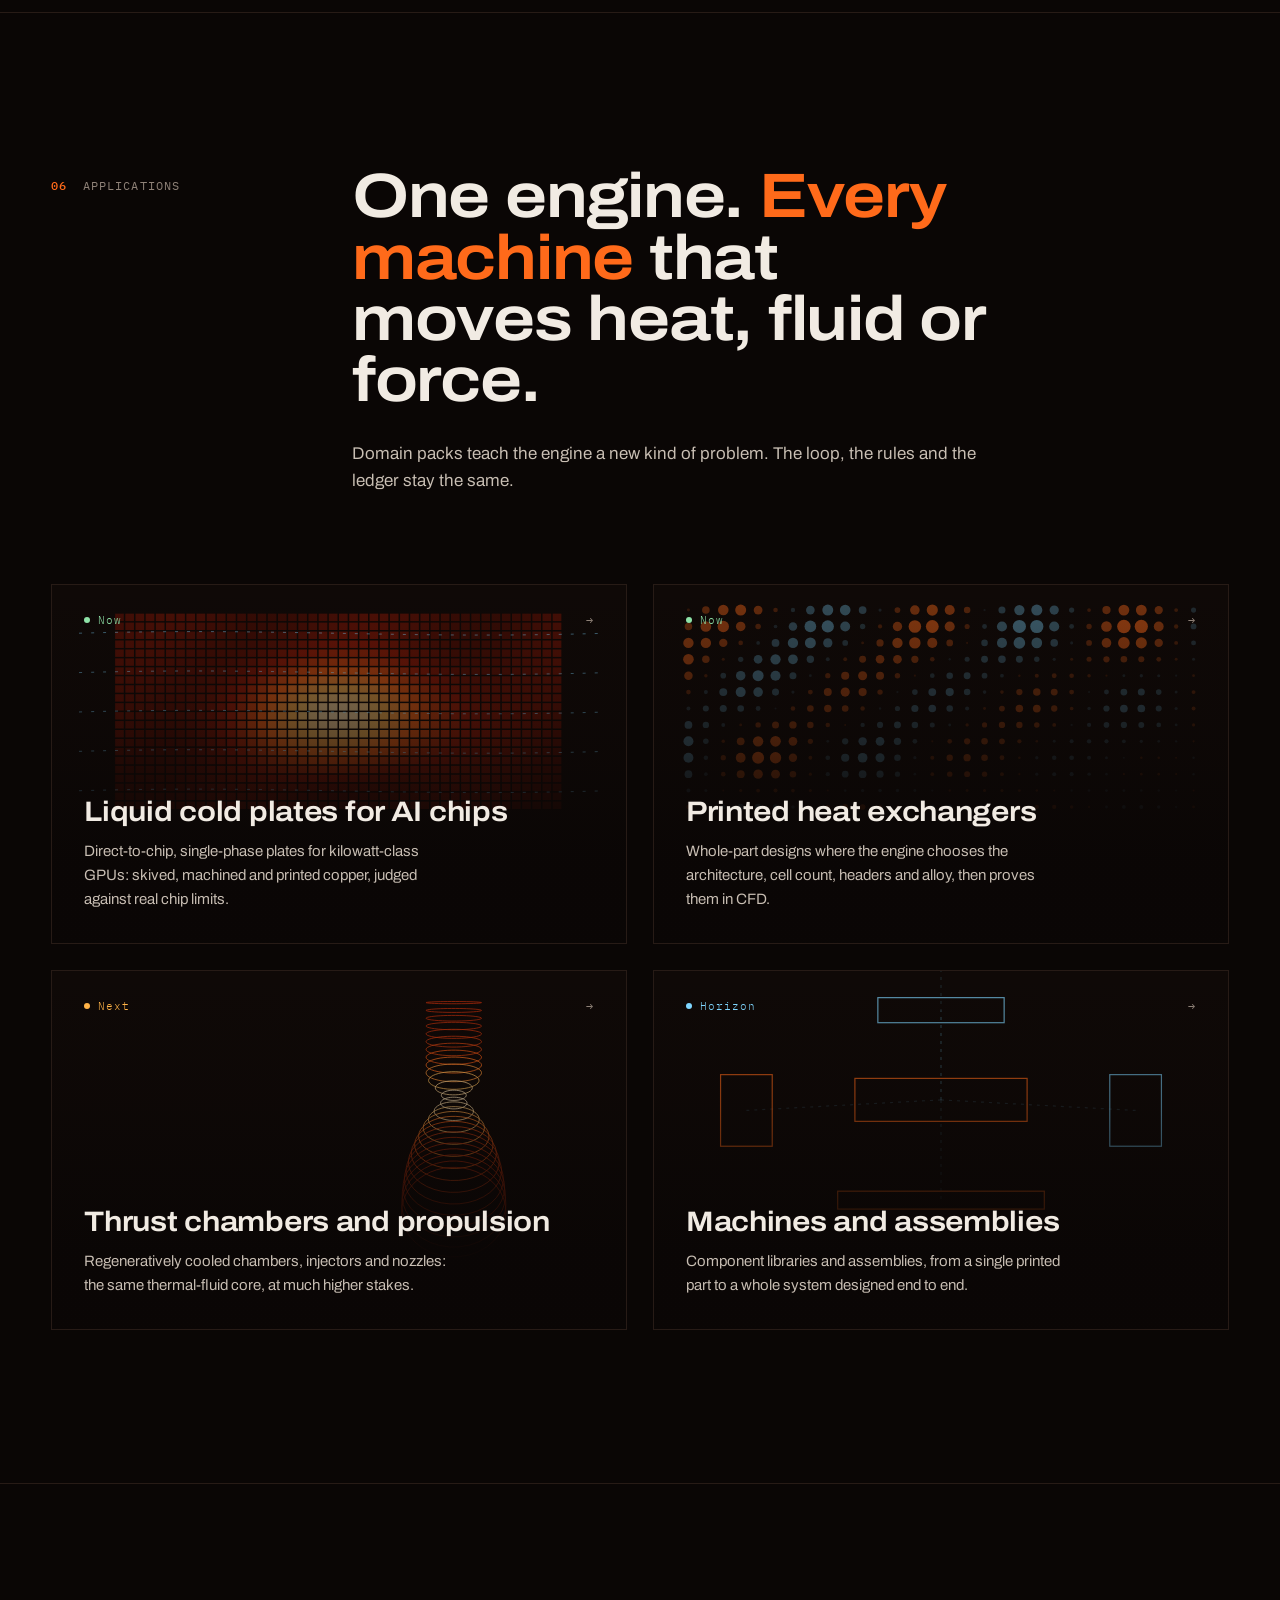
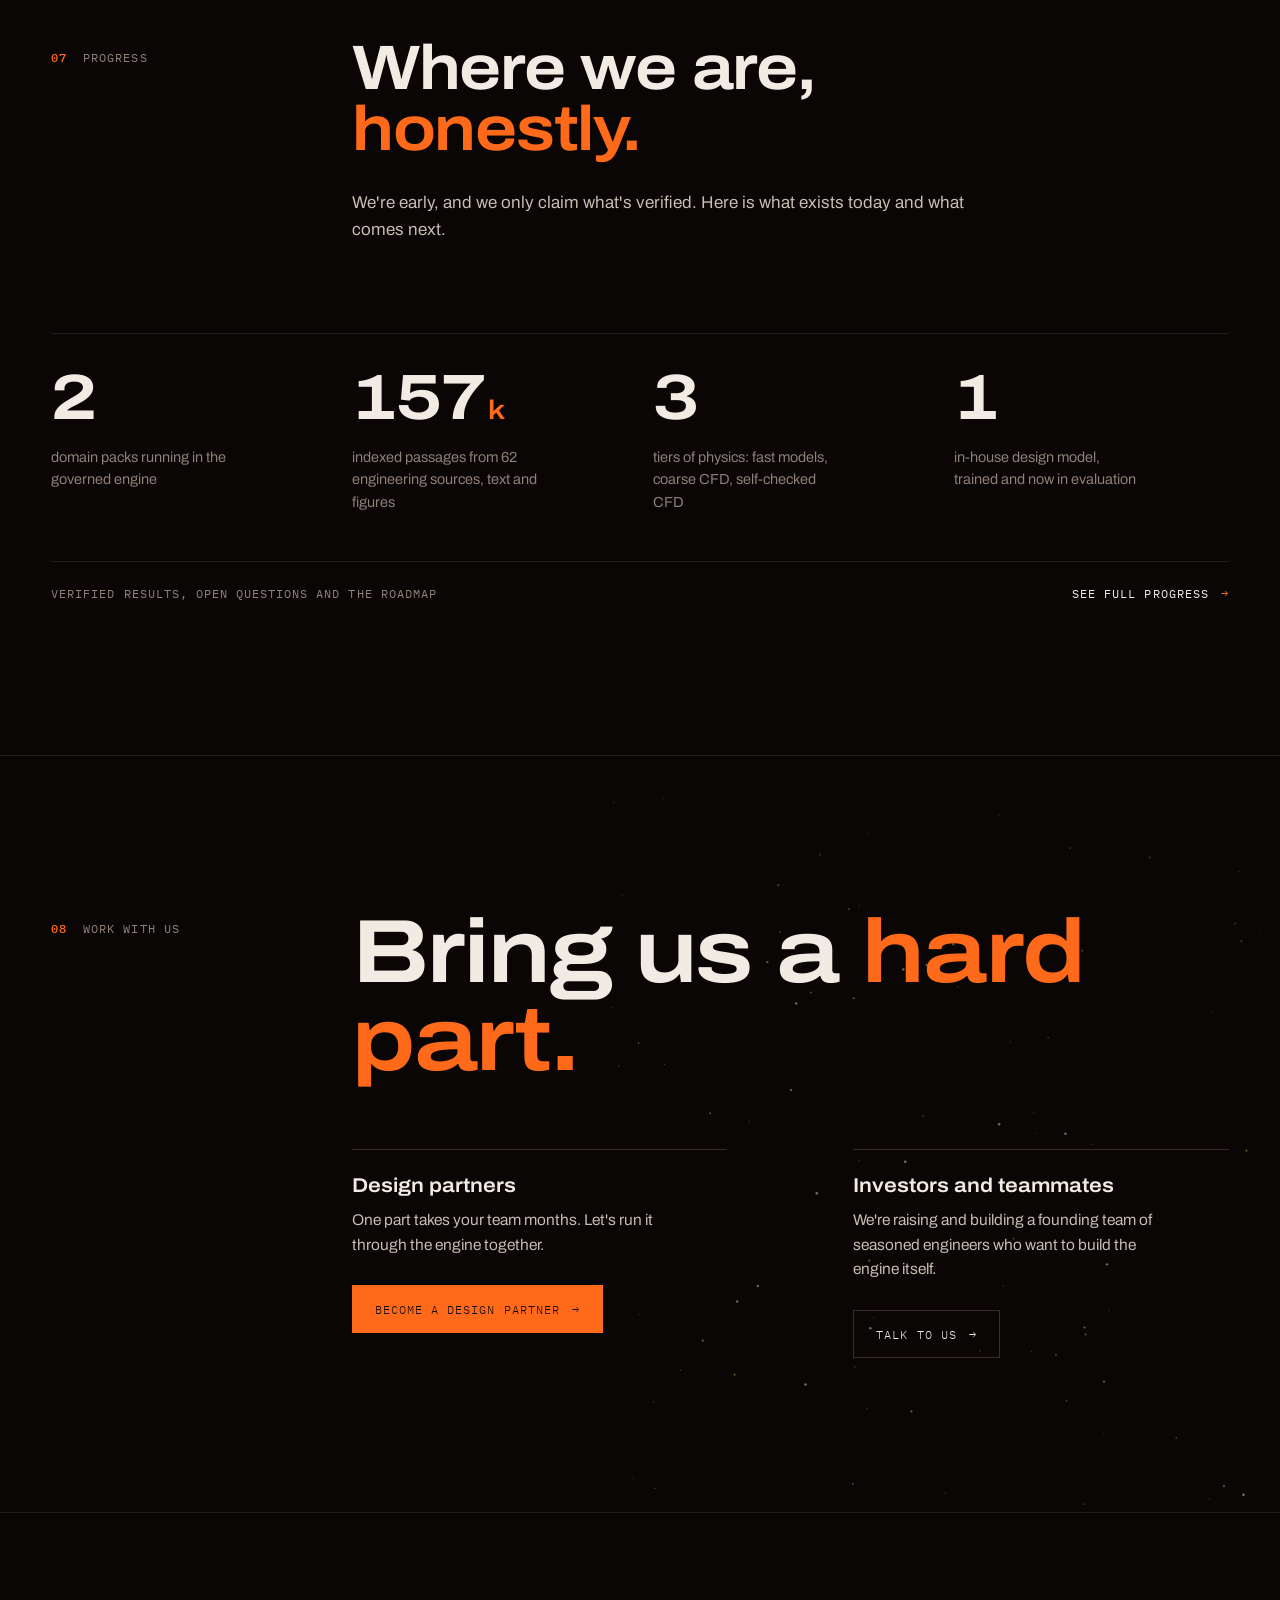
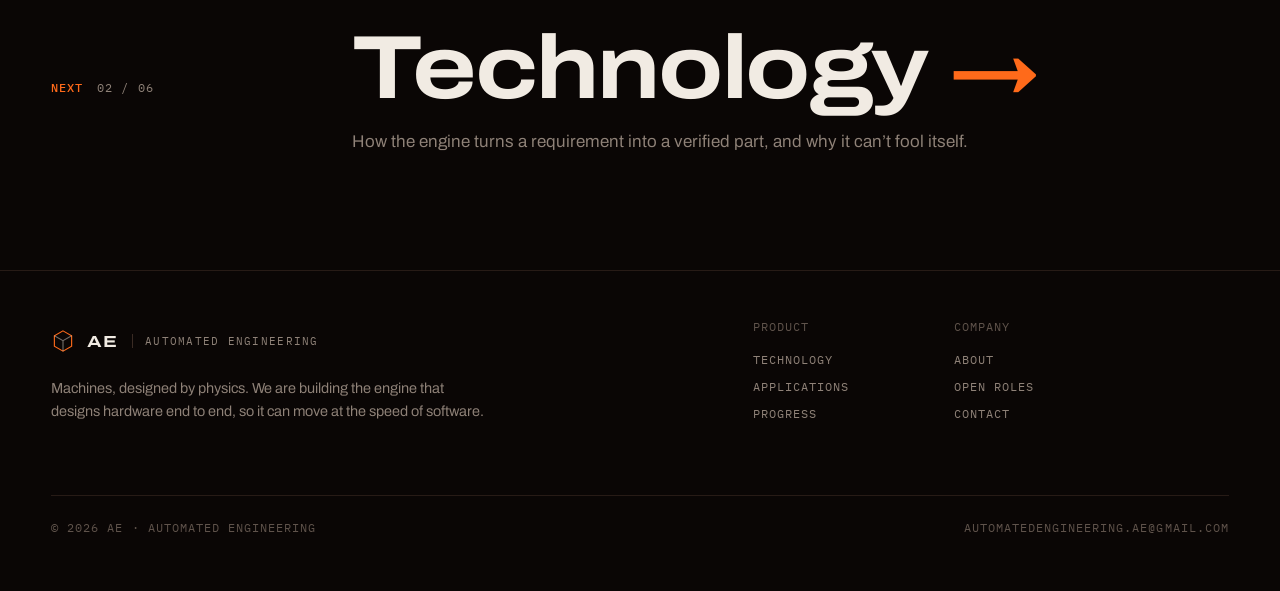
==== commit 81d61507: "Website update 20261114145920" ====
--- a/index.html
+++ b/index.html
@@ -12,12 +12,12 @@
 <link rel="preconnect" href="https://fonts.gstatic.com" crossorigin>
 <link href="https://fonts.googleapis.com/css2?family=Archivo:wdth,wght@62..125,300..800&family=IBM+Plex+Mono:wght@400;500&display=swap" rel="stylesheet">
 <link rel="preload" as="video" href="assets/hotfire.mp4" type="video/mp4">
-<link rel="stylesheet" href="assets/site.css?v=20261114145449">
+<link rel="stylesheet" href="assets/site.css?v=20261114145920">
 <script src="https://cdn.jsdelivr.net/npm/lenis@1.1.13/dist/lenis.min.js" defer></script>
 </head>
 <body data-page="home">
 <div id="site-nav"></div>
-<script src="assets/site.js?v=20261114145449"></script>
+<script src="assets/site.js?v=20261114145920"></script>
 
 <!-- ============ HERO ============ -->
 <header class="hero" id="top">
@@ -217,7 +217,7 @@
 
 <script type="importmap">{"imports":{"three":"https://cdn.jsdelivr.net/npm/three@0.160.0/build/three.module.js","three/addons/":"https://cdn.jsdelivr.net/npm/three@0.160.0/examples/jsm/"}}</script>
 <script type="module">
-import { createEngineView } from './engine.js?v=20261114145449';
+import { createEngineView } from './engine.js?v=20261114145920';
 const $ = s => document.querySelector(s), $$ = s => [...document.querySelectorAll(s)];
 
 const { CONFIG: CFG } = window.Site;
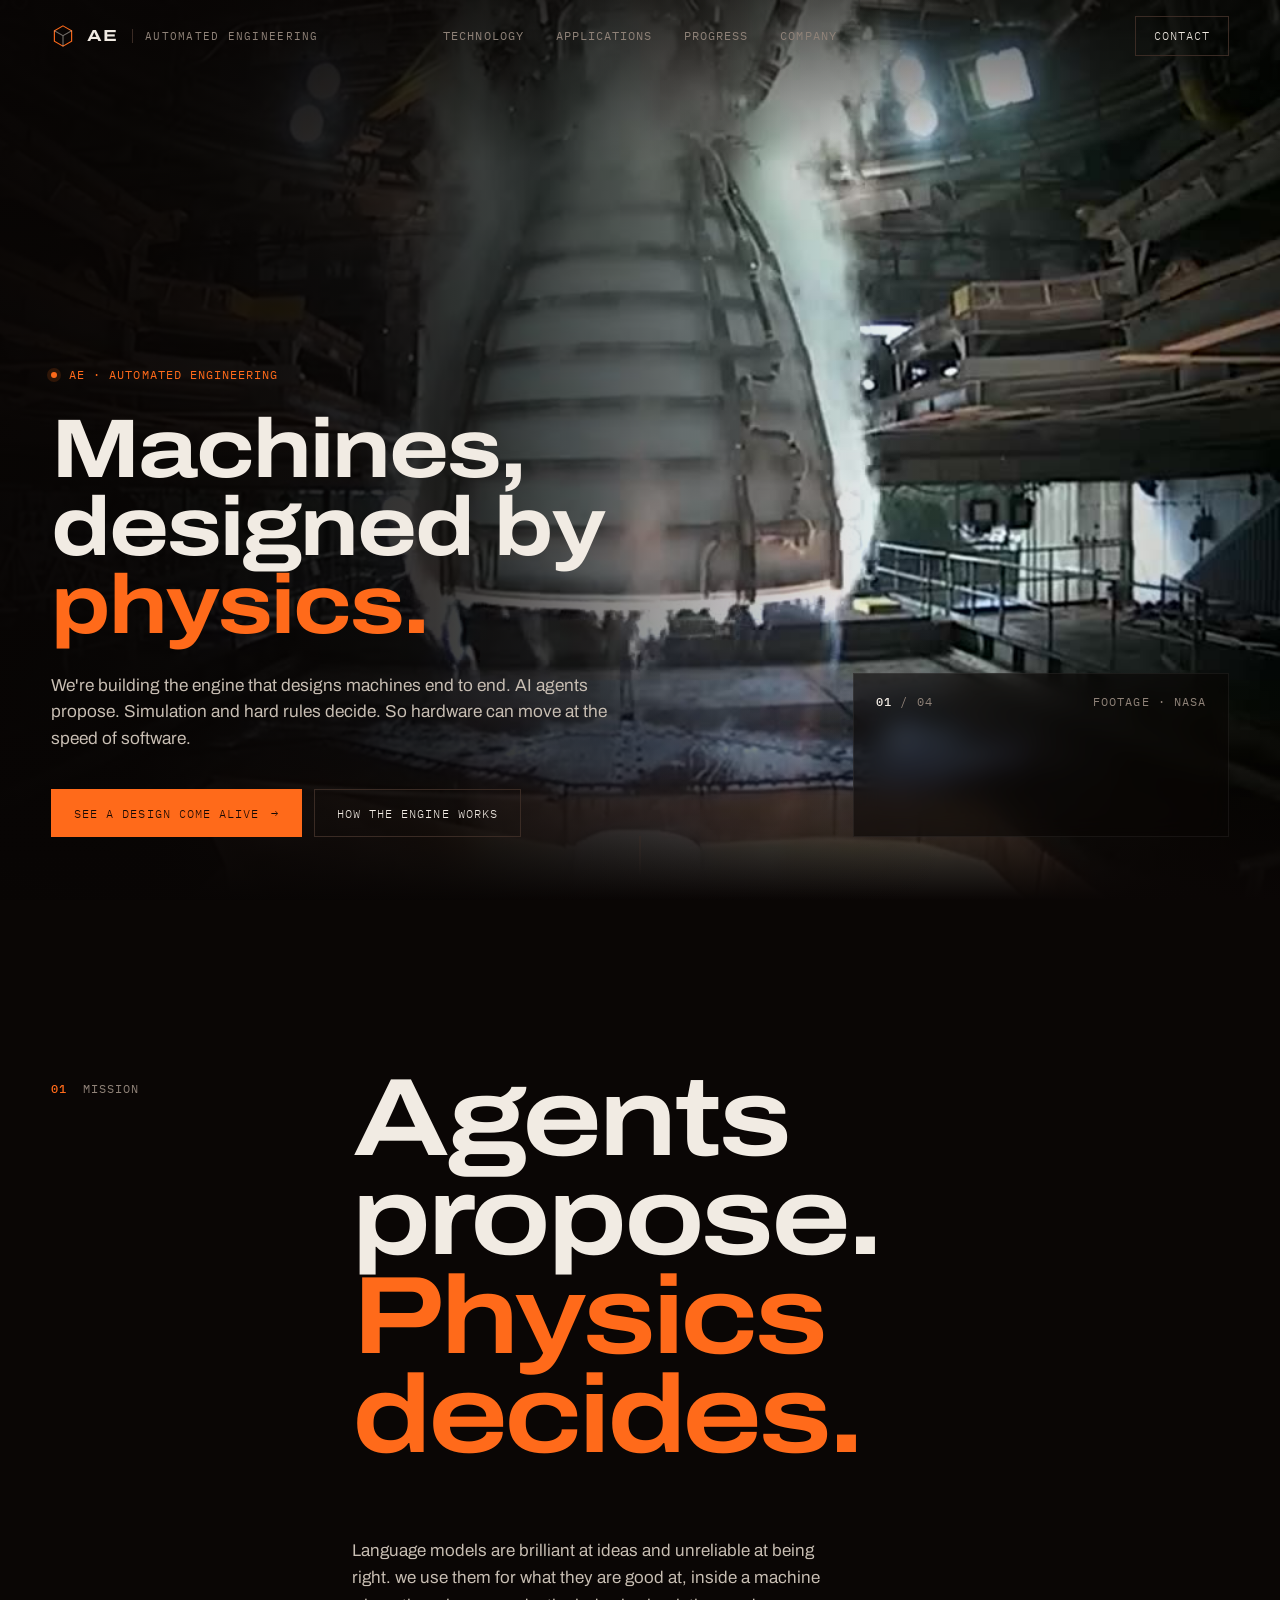
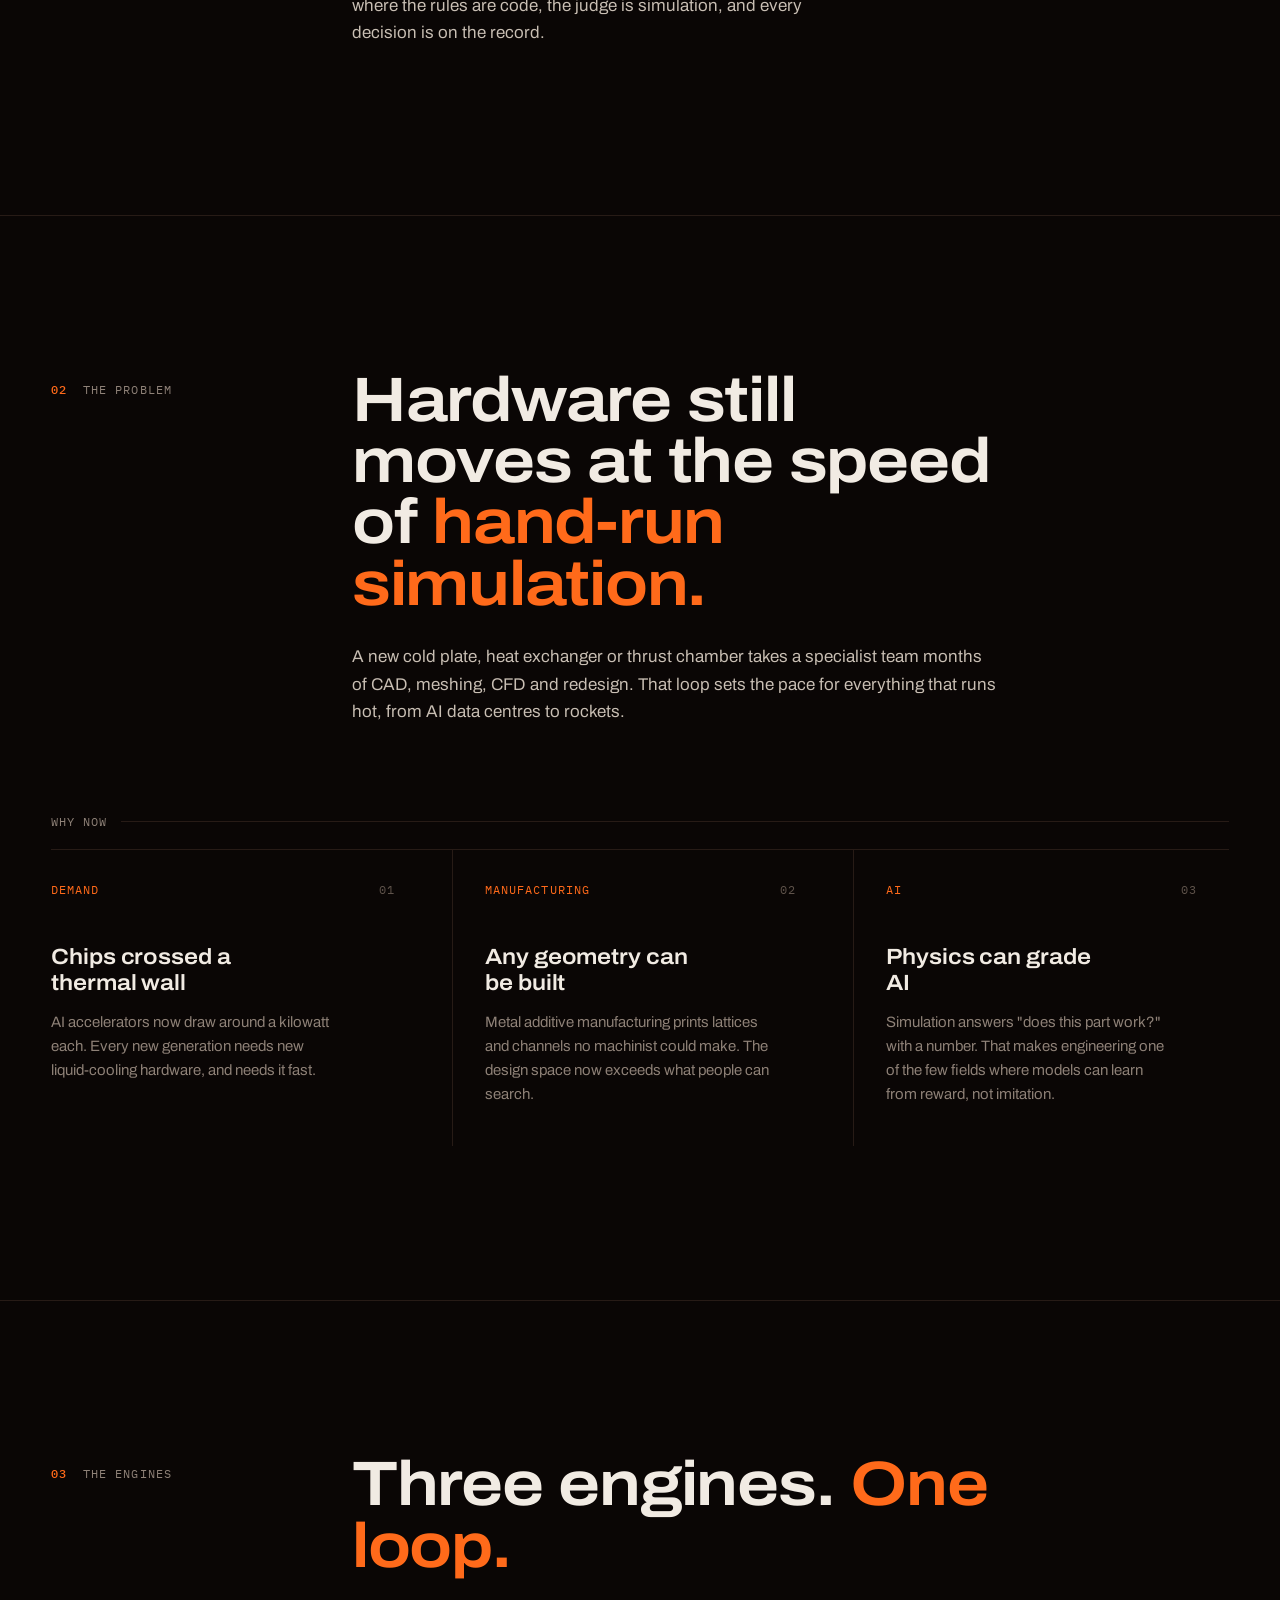
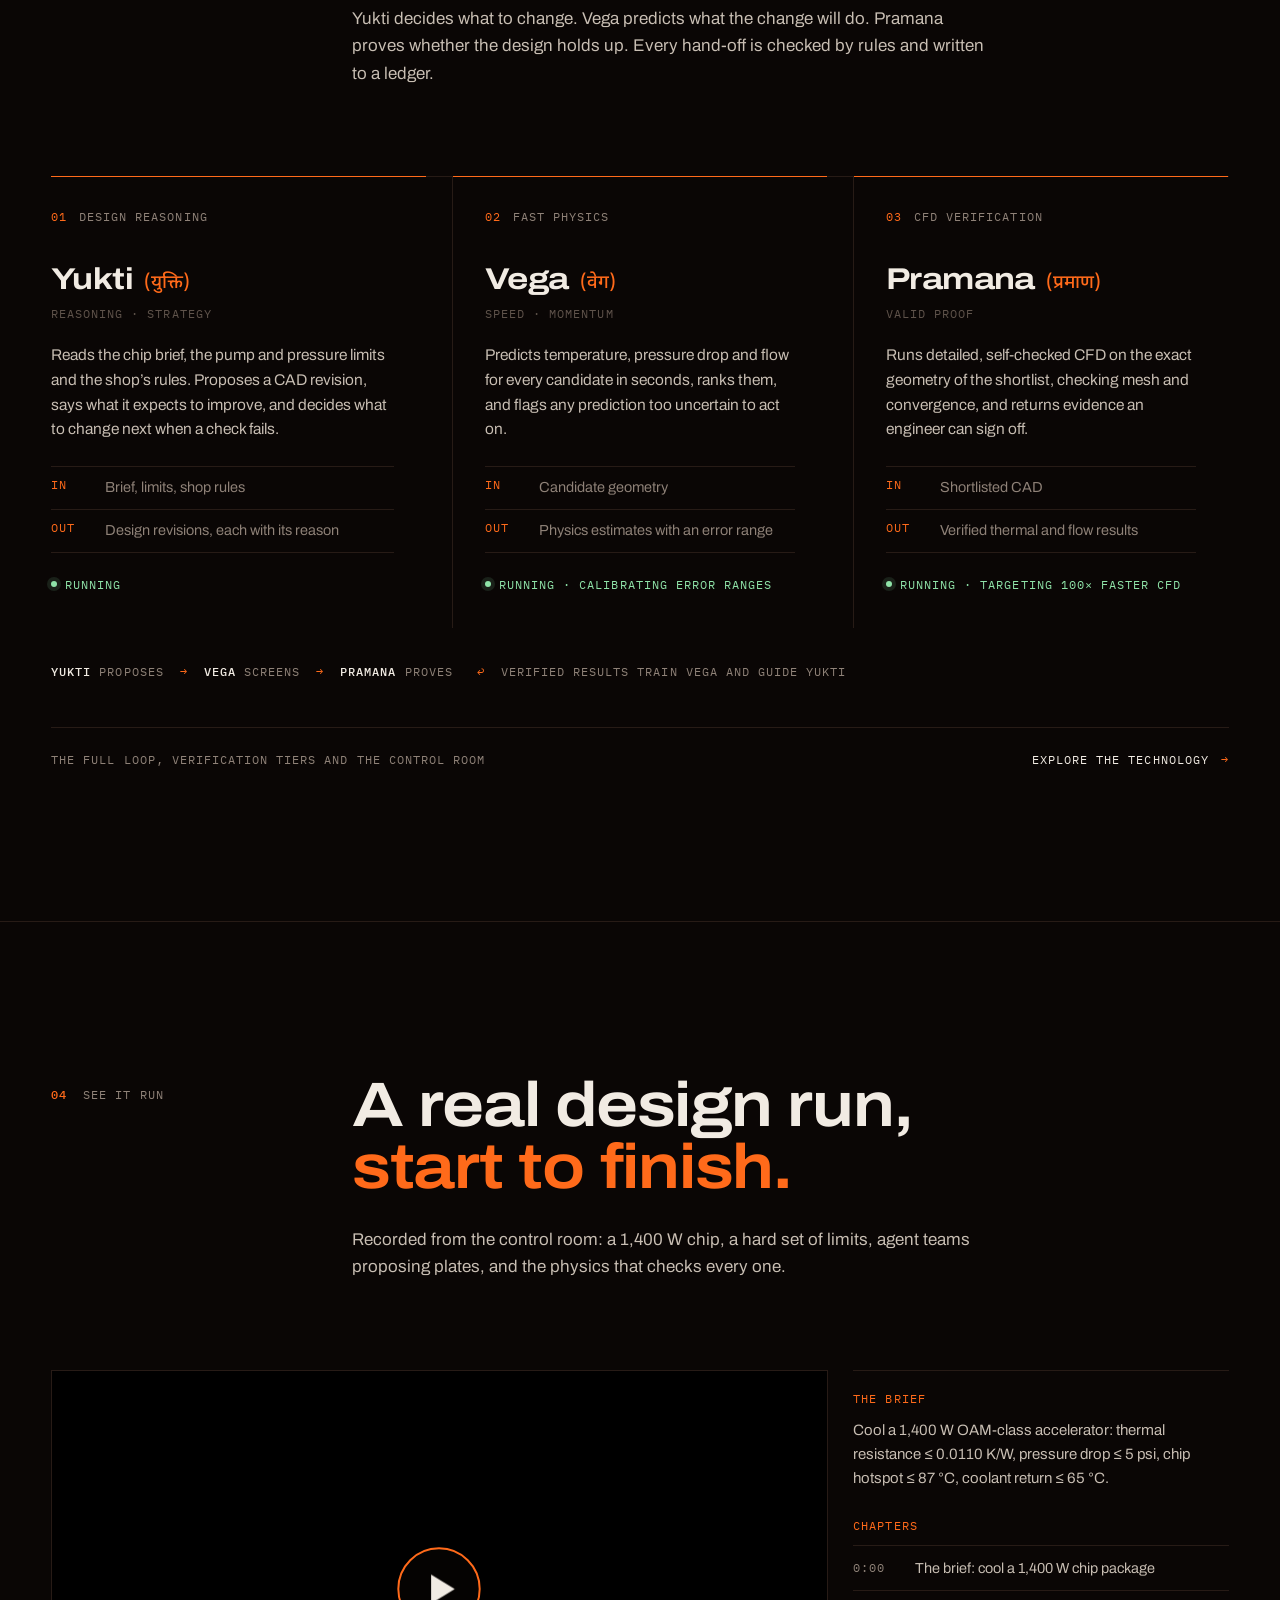
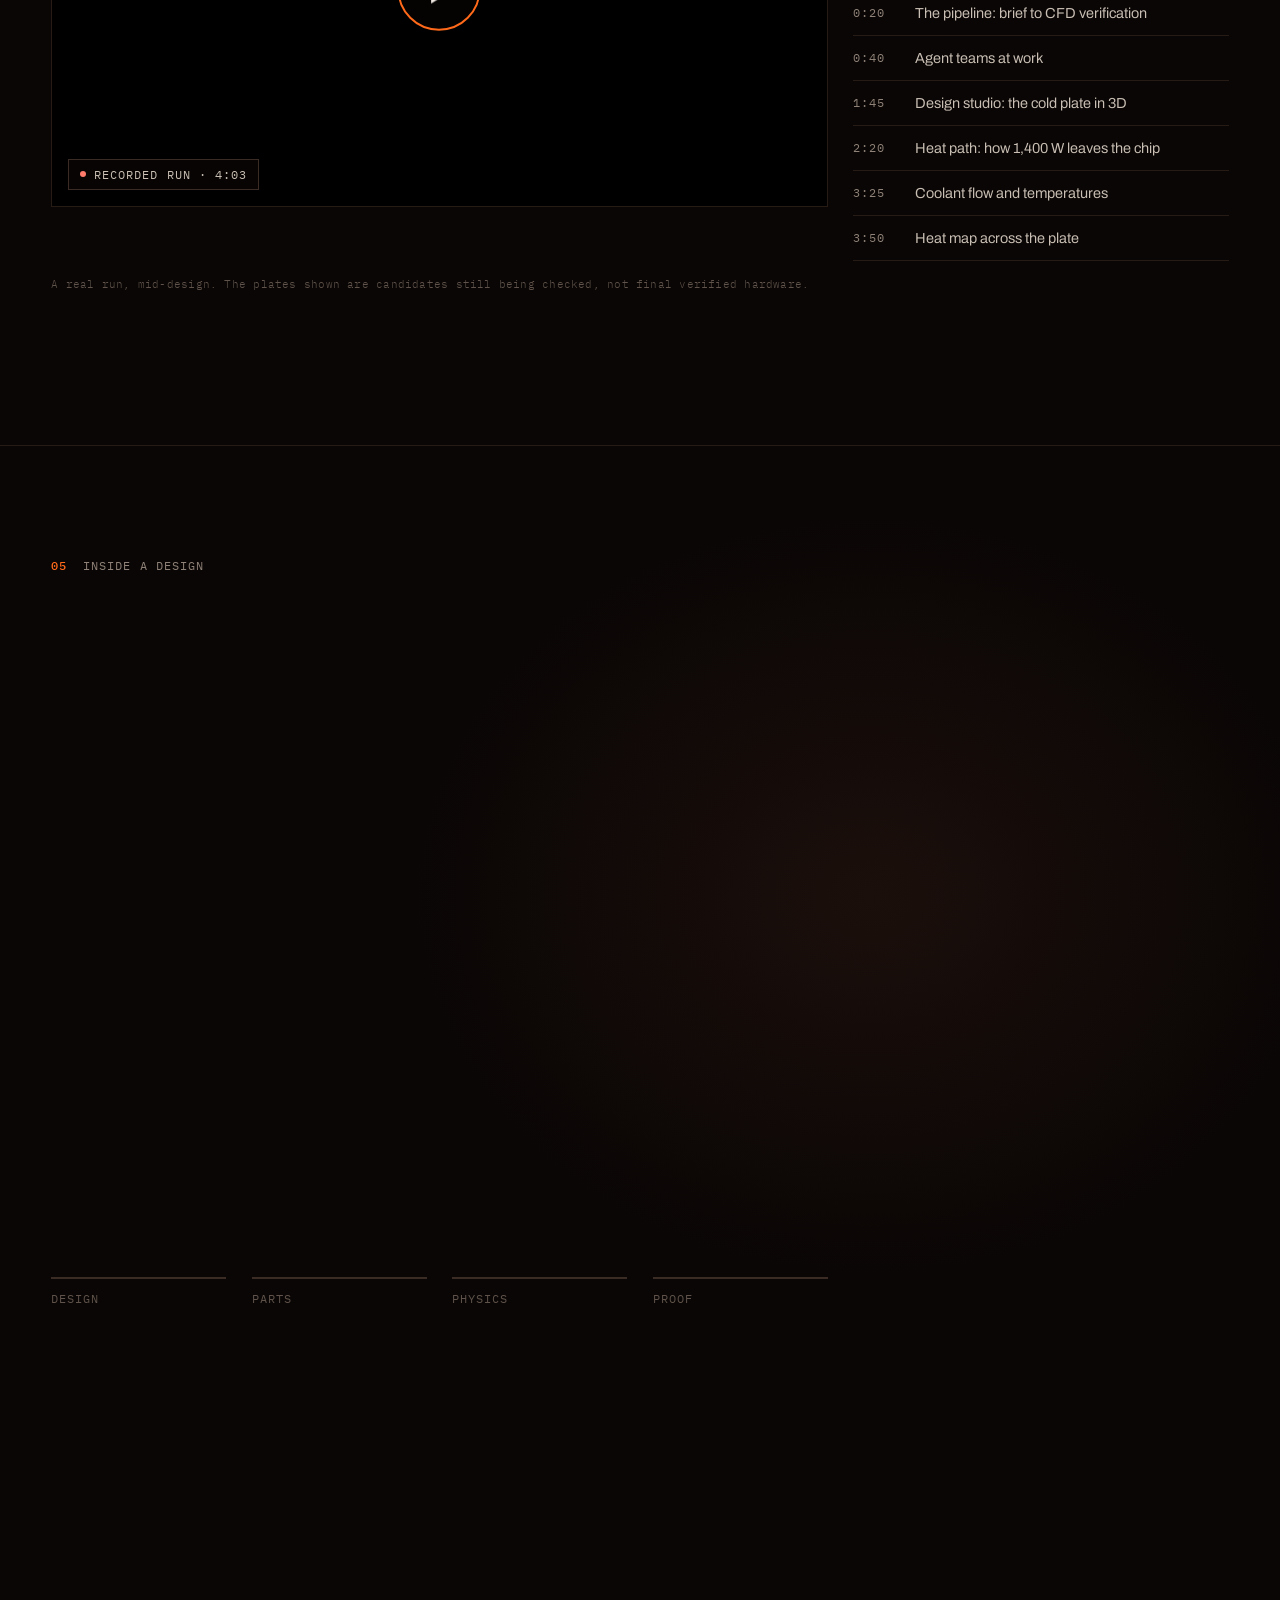
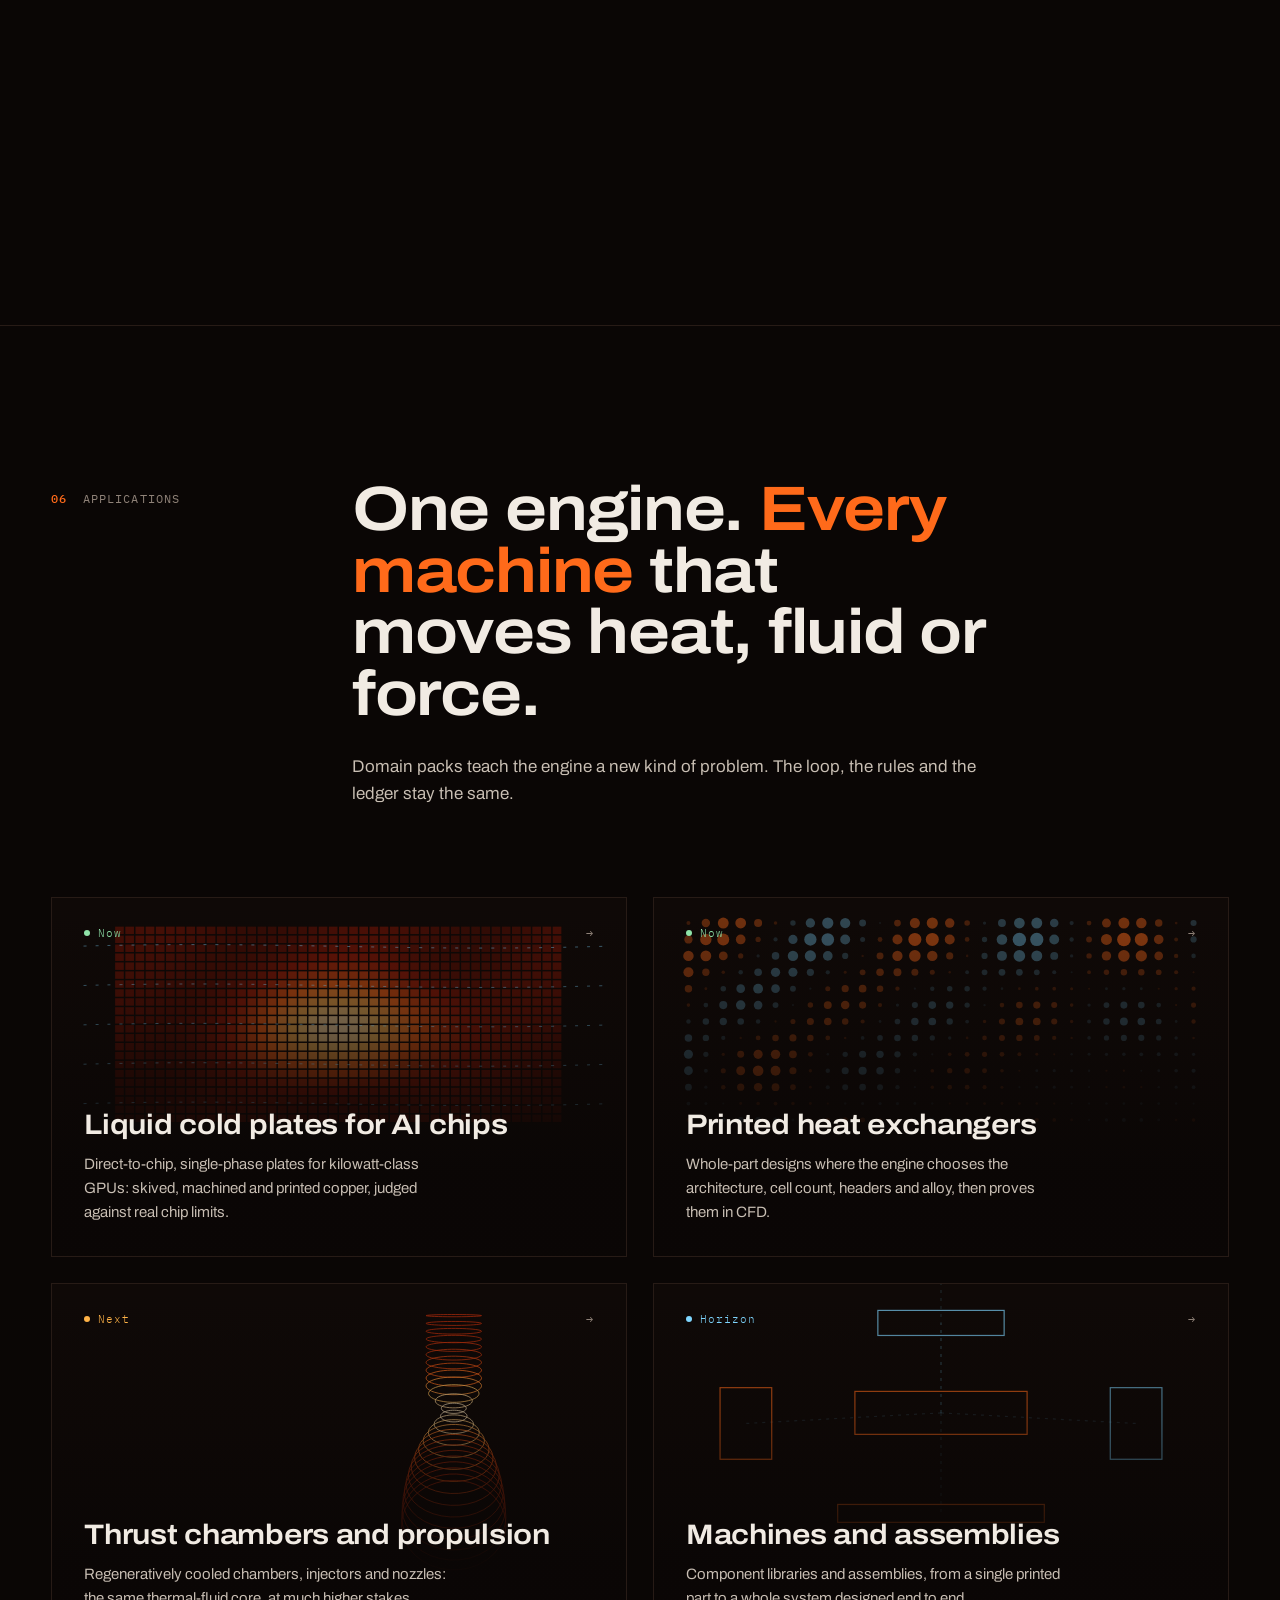
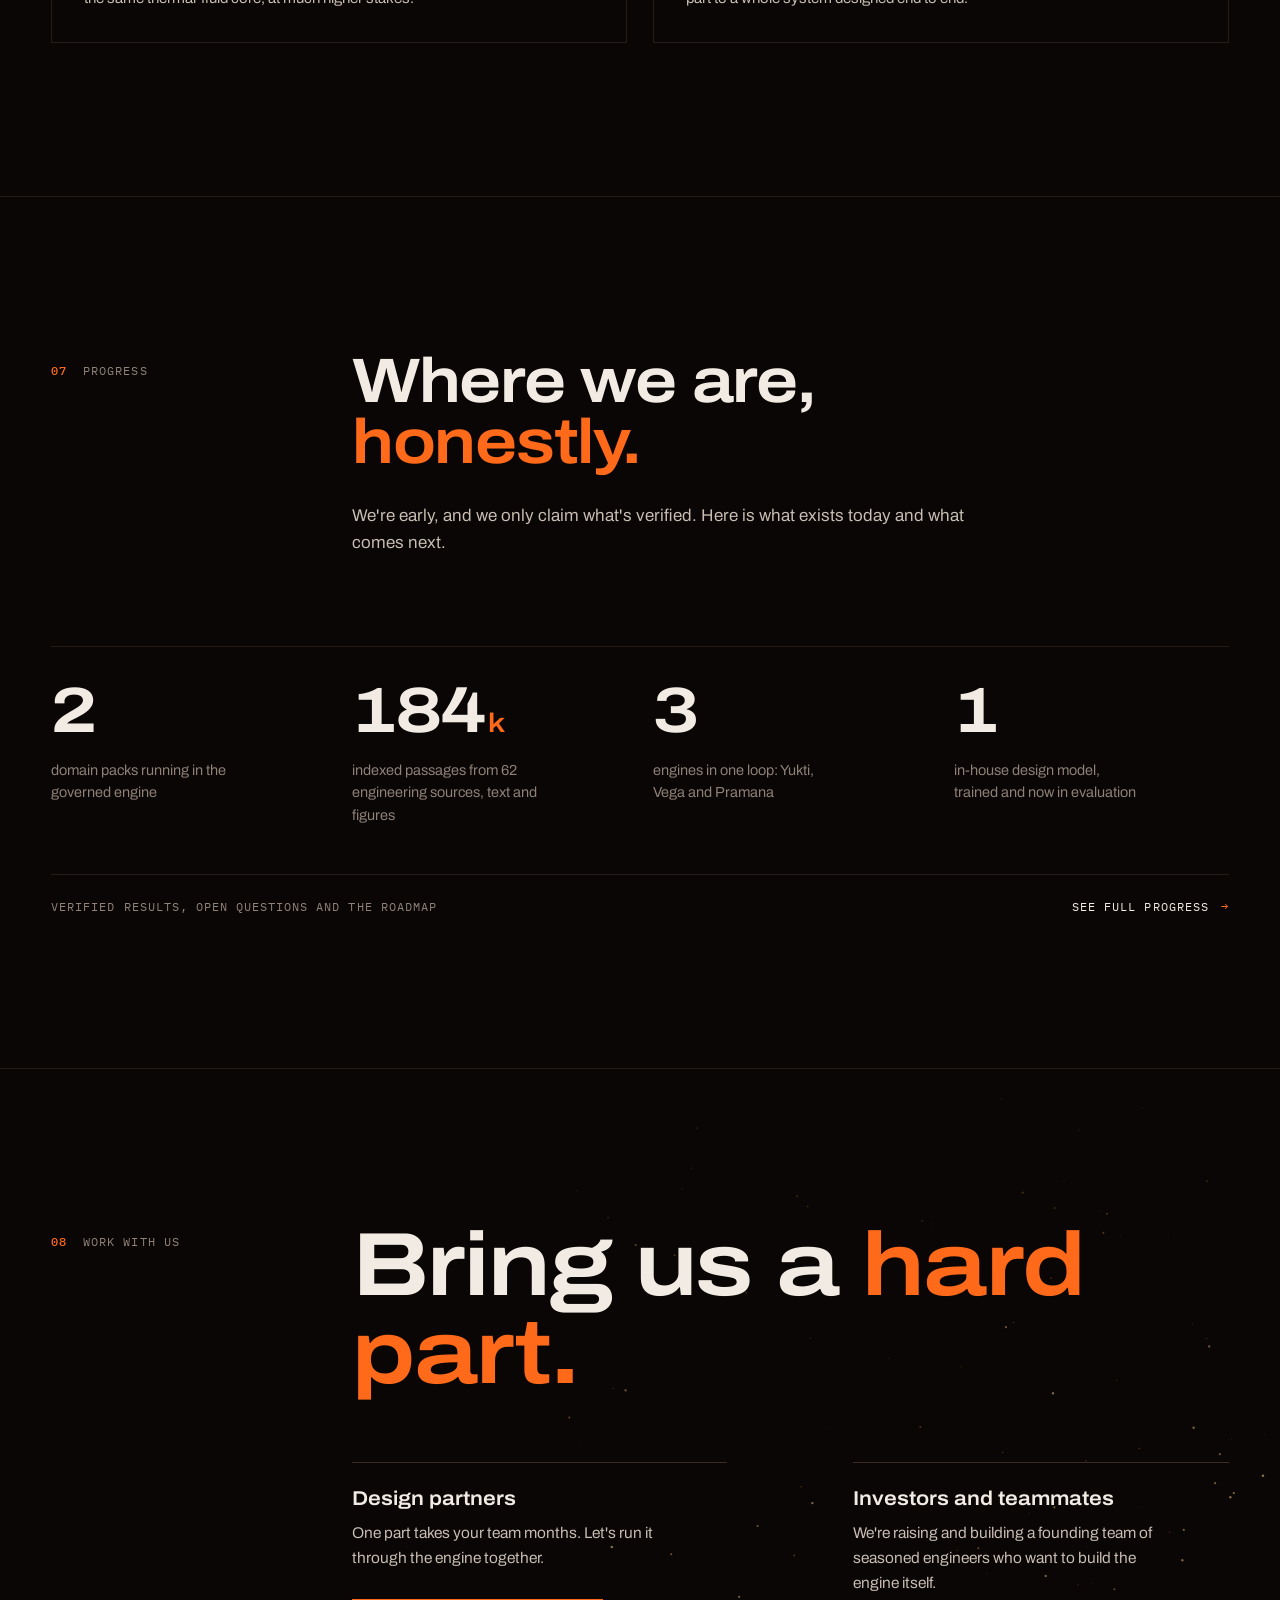
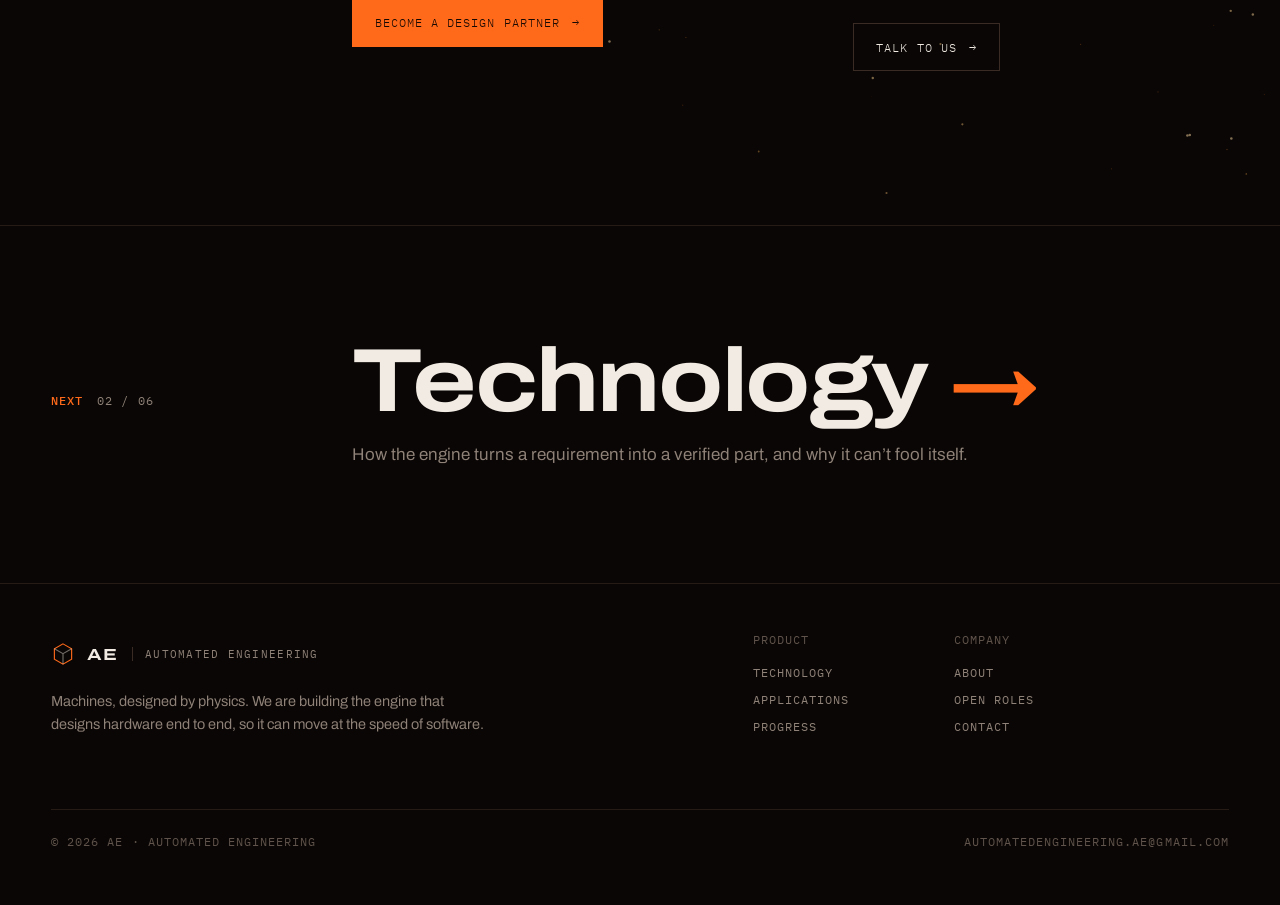
==== commit 8a6c8aae: "Website update 20261114173640" ====
--- a/index.html
+++ b/index.html
@@ -10,14 +10,14 @@
 <script>document.documentElement.classList.add("js");setTimeout(function(){document.documentElement.classList.add("ready")},80);setTimeout(function(){document.documentElement.classList.add("safe")},2500);</script>
 <link rel="preconnect" href="https://fonts.googleapis.com">
 <link rel="preconnect" href="https://fonts.gstatic.com" crossorigin>
-<link href="https://fonts.googleapis.com/css2?family=Archivo:wdth,wght@62..125,300..800&family=IBM+Plex+Mono:wght@400;500&display=swap" rel="stylesheet">
+<link href="https://fonts.googleapis.com/css2?family=Archivo:wdth,wght@62..125,300..800&family=IBM+Plex+Mono:wght@400;500&family=Noto+Sans+Devanagari:wght@400;500;600&display=swap" rel="stylesheet">
 <link rel="preload" as="video" href="assets/hotfire.mp4" type="video/mp4">
-<link rel="stylesheet" href="assets/site.css?v=20261114145920">
+<link rel="stylesheet" href="assets/site.css?v=20261114173640">
 <script src="https://cdn.jsdelivr.net/npm/lenis@1.1.13/dist/lenis.min.js" defer></script>
 </head>
 <body data-page="home">
 <div id="site-nav"></div>
-<script src="assets/site.js?v=20261114145920"></script>
+<script src="assets/site.js?v=20261114173640"></script>
 
 <!-- ============ HERO ============ -->
 <header class="hero" id="top">
@@ -92,21 +92,40 @@
 <section class="rule" id="engine">
   <div class="wrap">
     <div class="grid sh">
-      <div class="sh-idx mono rv"><b>03</b>The engine</div>
-      <div class="sh-body">
-        <h2 class="rv">From a requirement to a <span class="accent">verified part.</span></h2>
-        <p class="rv" style="--d:.1s">One loop runs every problem the engine takes on. It halts only when a decision genuinely belongs to a person.</p>
-      </div>
-    </div>
-    <div class="grid loop rv" id="loop">
-      <div class="step"><div class="n mono">01</div><h3>Define</h3><p>Requirements, limits and margins are fixed by rule before any design exists.</p></div>
-      <div class="step"><div class="n mono">02</div><h3>Architect</h3><p>Agent teams explore every viable family, grounded in handbooks and literature.</p></div>
-      <div class="step"><div class="n mono">03</div><h3>Generate</h3><p>Geometry is written as code: lattices, channels, manifolds, printable CAD.</p></div>
-      <div class="step"><div class="n mono">04</div><h3>Simulate</h3><p>Fast models screen. Self-checked CFD judges, at worst-case tolerance.</p></div>
-      <div class="step"><div class="n mono">05</div><h3>Decide</h3><p>Deterministic rules accept or reject. Every choice is written to a ledger.</p></div>
-      <div class="step"><div class="n mono">06</div><h3>Learn</h3><p>Outcomes become verifiable rewards for our own design model.</p></div>
-    </div>
-    <div class="more mono rv"><span>Verification tiers, the control room, and how the model learns</span><a href="technology.html">Explore the technology <span class="ar">→</span></a></div>
+      <div class="sh-idx mono rv"><b>03</b>The engines</div>
+      <div class="sh-body">
+        <h2 class="rv">Three engines. <span class="accent">One loop.</span></h2>
+        <p class="rv" style="--d:.1s">Yukti decides what to change. Vega predicts what the change will do. Pramana proves whether the design holds up. Every hand-off is checked by rules and written to a ledger.</p>
+      </div>
+    </div>
+    <div class="grid engines">
+      <article class="eng rv" style="--d:0.0s">
+        <div class="eng-k mono"><span>01</span>Design Reasoning</div>
+        <h3 class="eng-name">Yukti <span class="dev" lang="sa">(युक्ति)</span></h3>
+        <div class="eng-mean mono">reasoning · strategy</div>
+        <p>Reads the chip brief, the pump and pressure limits and the shop’s rules. Proposes a CAD revision, says what it expects to improve, and decides what to change next when a check fails.</p>
+        <dl class="eng-io"><div><dt class="mono">In</dt><dd>Brief, limits, shop rules</dd></div><div><dt class="mono">Out</dt><dd>Design revisions, each with its reason</dd></div></dl>
+        <div class="eng-st mono"><i></i>Running</div>
+      </article>
+      <article class="eng rv" style="--d:0.1s">
+        <div class="eng-k mono"><span>02</span>Fast Physics</div>
+        <h3 class="eng-name">Vega <span class="dev" lang="sa">(वेग)</span></h3>
+        <div class="eng-mean mono">speed · momentum</div>
+        <p>Predicts temperature, pressure drop and flow for every candidate in seconds, ranks them, and flags any prediction too uncertain to act on.</p>
+        <dl class="eng-io"><div><dt class="mono">In</dt><dd>Candidate geometry</dd></div><div><dt class="mono">Out</dt><dd>Physics estimates with an error range</dd></div></dl>
+        <div class="eng-st mono"><i></i>Running · calibrating error ranges</div>
+      </article>
+      <article class="eng rv" style="--d:0.2s">
+        <div class="eng-k mono"><span>03</span>CFD Verification</div>
+        <h3 class="eng-name">Pramana <span class="dev" lang="sa">(प्रमाण)</span></h3>
+        <div class="eng-mean mono">valid proof</div>
+        <p>Runs detailed, self-checked CFD on the exact geometry of the shortlist, checking mesh and convergence, and returns evidence an engineer can sign off.</p>
+        <dl class="eng-io"><div><dt class="mono">In</dt><dd>Shortlisted CAD</dd></div><div><dt class="mono">Out</dt><dd>Verified thermal and flow results</dd></div></dl>
+        <div class="eng-st mono"><i></i>Running · targeting 100× faster CFD</div>
+      </article>
+    </div>
+    <div class="eflow mono rv"><span><b>Yukti</b> proposes</span><i>→</i><span><b>Vega</b> screens</span><i>→</i><span><b>Pramana</b> proves</span><i class="back">↩</i><span>verified results train Vega and guide Yukti</span></div>
+    <div class="more mono rv"><span>The full loop, verification tiers and the control room</span><a href="technology.html">Explore the technology <span class="ar">→</span></a></div>
   </div>
 </section>
 
@@ -143,10 +162,10 @@
       <div class="wrap">
         <div class="sh-idx mono"><b>05</b>Inside a design</div>
         <div class="ssteps">
-          <div class="sstep" data-i="0"><div class="mono">01 / Design</div><h3>Written as code, not drawn.</h3><p>A regeneratively cooled thrust chamber. Every channel, wall and manifold comes from rules the engine can check, so any variant is one parameter away.</p></div>
-          <div class="sstep" data-i="1"><div class="mono">02 / Parts</div><h3>Every part, chosen and justified.</h3><p>Agents pick the layout, the components and the alloy of each part, cite why, and log the decision.</p></div>
-          <div class="sstep" data-i="2"><div class="mono">03 / Physics</div><h3>Cut it open. Read the physics.</h3><p>Flow accelerates through the throat; the wall runs hottest there. Fast models screen thousands of variants, and self-checked CFD has the final word.</p></div>
-          <div class="sstep" data-i="3"><div class="mono">04 / Proof</div><h3>Then it has to survive.</h3><p>Only designs that hold every margin at worst-case tolerance move on to print and test. Physics decides.</p></div>
+          <div class="sstep" data-i="0"><div class="mono">01 / Design · Yukti <span class="dev" lang="sa">(युक्ति)</span></div><h3>Written as code, not drawn.</h3><p>A regeneratively cooled thrust chamber. Every channel, wall and manifold comes from rules the engine can check, so any variant is one parameter away.</p></div>
+          <div class="sstep" data-i="1"><div class="mono">02 / Parts · Yukti <span class="dev" lang="sa">(युक्ति)</span></div><h3>Every part, chosen and justified.</h3><p>Agents pick the layout, the components and the alloy of each part, cite why, and log the decision.</p></div>
+          <div class="sstep" data-i="2"><div class="mono">03 / Physics · Vega <span class="dev" lang="sa">(वेग)</span> → Pramana <span class="dev" lang="sa">(प्रमाण)</span></div><h3>Cut it open. Read the physics.</h3><p>Flow accelerates through the throat; the wall runs hottest there. Vega screens thousands of variants in seconds; Pramana’s self-checked CFD has the final word.</p></div>
+          <div class="sstep" data-i="3"><div class="mono">04 / Proof · Pramana <span class="dev" lang="sa">(प्रमाण)</span></div><h3>Then it has to survive.</h3><p>Only designs that hold every margin at worst-case tolerance move on to print and test. Physics decides.</p></div>
         </div>
         <div class="sfoot">
           <div class="sprog mono" id="sprog"><div><b></b>Design</div><div><b></b>Parts</div><div><b></b>Physics</div><div><b></b>Proof</div></div>
@@ -189,7 +208,7 @@
     <div class="grid stats rv">
       <div class="stat"><div class="v" data-count="2">0</div><div class="k">domain packs running in the governed engine</div></div>
       <div class="stat"><div class="v"><span data-count="187">0</span><small>k</small></div><div class="k">indexed passages from 62 engineering sources, text and figures</div></div>
-      <div class="stat"><div class="v" data-count="3">0</div><div class="k">tiers of physics: fast models, coarse CFD, self-checked CFD</div></div>
+      <div class="stat"><div class="v" data-count="3">0</div><div class="k">engines in one loop: Yukti, Vega and Pramana</div></div>
       <div class="stat"><div class="v" data-count="1">0</div><div class="k">in-house design model, trained and now in evaluation</div></div>
     </div>
     <div class="more mono rv"><span>Verified results, open questions and the roadmap</span><a href="progress.html">See full progress <span class="ar">→</span></a></div>
@@ -217,7 +236,7 @@
 
 <script type="importmap">{"imports":{"three":"https://cdn.jsdelivr.net/npm/three@0.160.0/build/three.module.js","three/addons/":"https://cdn.jsdelivr.net/npm/three@0.160.0/examples/jsm/"}}</script>
 <script type="module">
-import { createEngineView } from './engine.js?v=20261114145920';
+import { createEngineView } from './engine.js?v=20261114173640';
 const $ = s => document.querySelector(s), $$ = s => [...document.querySelectorAll(s)];
 
 const { CONFIG: CFG } = window.Site;
--- a/assets/site.css
+++ b/assets/site.css
@@ -533,3 +533,44 @@
 }
 footer .f-brand{grid-column:1/7}footer .f-c1{grid-column:8/10}footer .f-c2{grid-column:10/13}
 @media (max-width:1080px){footer .f-brand{grid-column:1/13}footer .f-c1,footer .f-c2{grid-column:span 6}}
+
+/* ===== engines: Yukti · Vega · Pramana ===== */
+.dev{font-family:"Noto Sans Devanagari",var(--display);font-weight:500;font-stretch:100%;letter-spacing:0;text-transform:none;color:var(--plasma)}
+.mono .dev{font-size:1.15em;color:inherit;opacity:.9}
+.engines{border-top:1px solid var(--line);position:relative}
+.eng{grid-column:span 4;padding:32px 32px 36px 0;position:relative;display:flex;flex-direction:column}
+.eng+.eng{padding-left:32px;border-left:1px solid var(--line)}
+.eng::before{content:"";position:absolute;top:-1px;left:0;right:0;height:1px;background:var(--plasma);transform-origin:left;transform:scaleX(0);transition:transform 1.4s var(--ease-io) var(--d,0s)}
+.eng.in::before{transform:none}
+.eng-k{color:var(--mute);display:flex;gap:12px;margin-bottom:40px}
+.eng-k span{color:var(--plasma)}
+.eng-name{font-size:clamp(34px,3.4vw,52px);line-height:1;font-weight:700;font-stretch:118%;letter-spacing:-.02em}
+.eng-name .dev{font-size:.62em;font-weight:500;margin-left:4px;vertical-align:.08em}
+.eng-mean{color:var(--faint);margin:12px 0 22px}
+.eng p{color:var(--ink-2);font-size:15.5px;line-height:1.6}
+.eng-io{margin:24px 0 24px;border-top:1px solid var(--line)}
+.eng-io div{display:grid;grid-template-columns:44px 1fr;gap:10px;padding:10px 0;border-bottom:1px solid var(--line)}
+.eng-io dt{color:var(--plasma)}
+.eng-io dd{color:var(--mute);font-size:14.5px;line-height:1.5}
+.eng-st{margin-top:auto;color:var(--ok);display:flex;align-items:center;gap:8px}
+.eng-st i{width:6px;height:6px;border-radius:50%;background:currentColor;box-shadow:0 0 0 4px rgba(143,227,168,.12)}
+.eflow{margin-top:36px;display:flex;flex-wrap:wrap;align-items:center;gap:10px 16px;color:var(--mute)}
+.eflow b{color:var(--ink);font-weight:500}
+.eflow i{font-style:normal;color:var(--plasma)}
+.eflow i.back{margin-left:8px}
+@media (max-width:1080px){
+  .eng,.eng+.eng{grid-column:1/13;padding:28px 0 32px;border-left:0;border-bottom:1px solid var(--line)}
+  .eng-k{margin-bottom:24px}
+}
+.target{margin-top:40px;display:grid;grid-template-columns:repeat(12,minmax(0,1fr));column-gap:var(--gut);border:1px solid var(--line-2);border-left:2px solid var(--plasma);padding:24px 28px;background:var(--bg-1)}
+.target .mono{grid-column:1/3;color:var(--plasma);padding-top:3px}
+.target p{grid-column:3/13;color:var(--ink-2);font-size:15.5px;line-height:1.65;max-width:72ch}
+.target b{color:var(--ink);font-weight:600}
+@media (max-width:860px){.target .mono,.target p{grid-column:1/13}.target .mono{margin-bottom:10px}}
+/* long email addresses wrap instead of overflowing on small phones */
+.email,.addr,.f-bottom a{overflow-wrap:anywhere;word-break:break-word}
+.f-bottom{flex-wrap:wrap;gap:12px 24px}
+@media (max-width:420px){.f-bottom a,.addr{font-size:10.5px;letter-spacing:.04em}}
+.eng{container-type:inline-size}
+.eng-name{white-space:nowrap;font-size:clamp(26px,10.4cqi,52px)}
+@media (min-width:1081px){.eng-name{font-size:clamp(26px,2.35vw,34px)}}
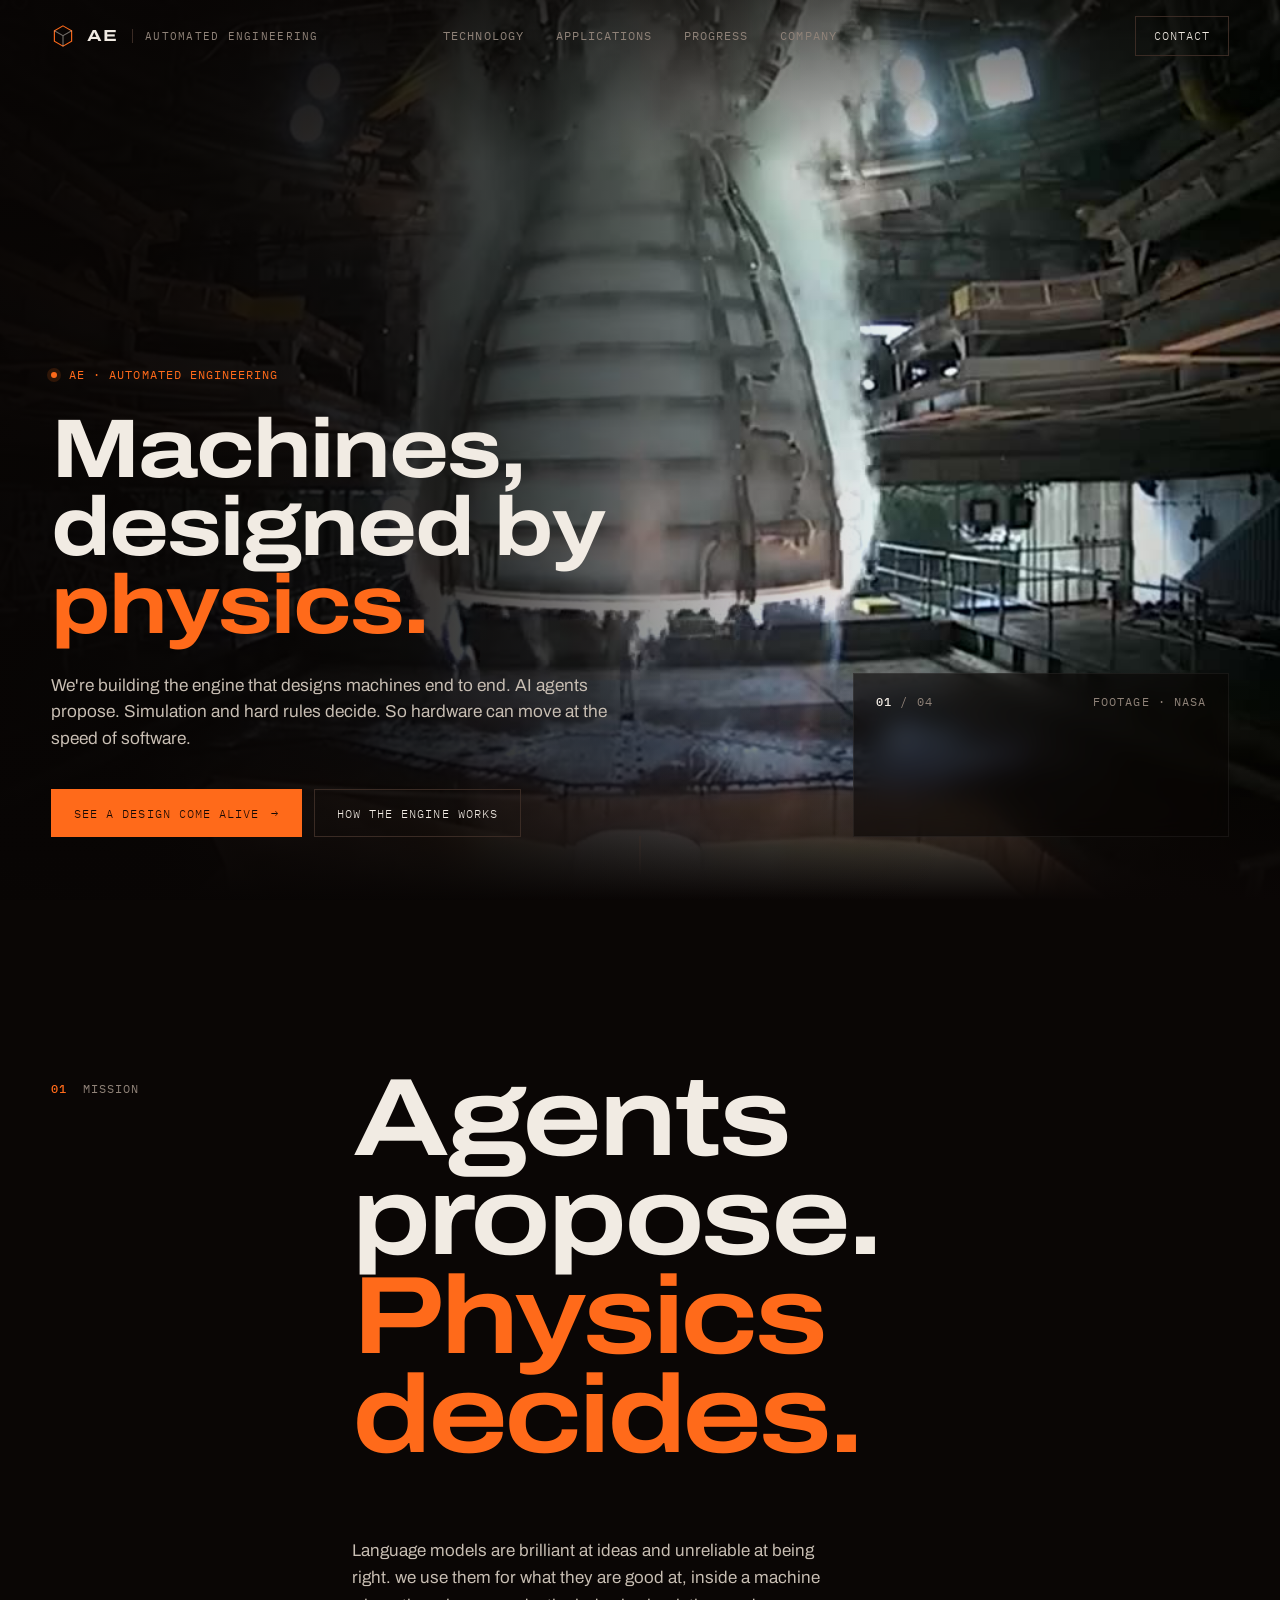
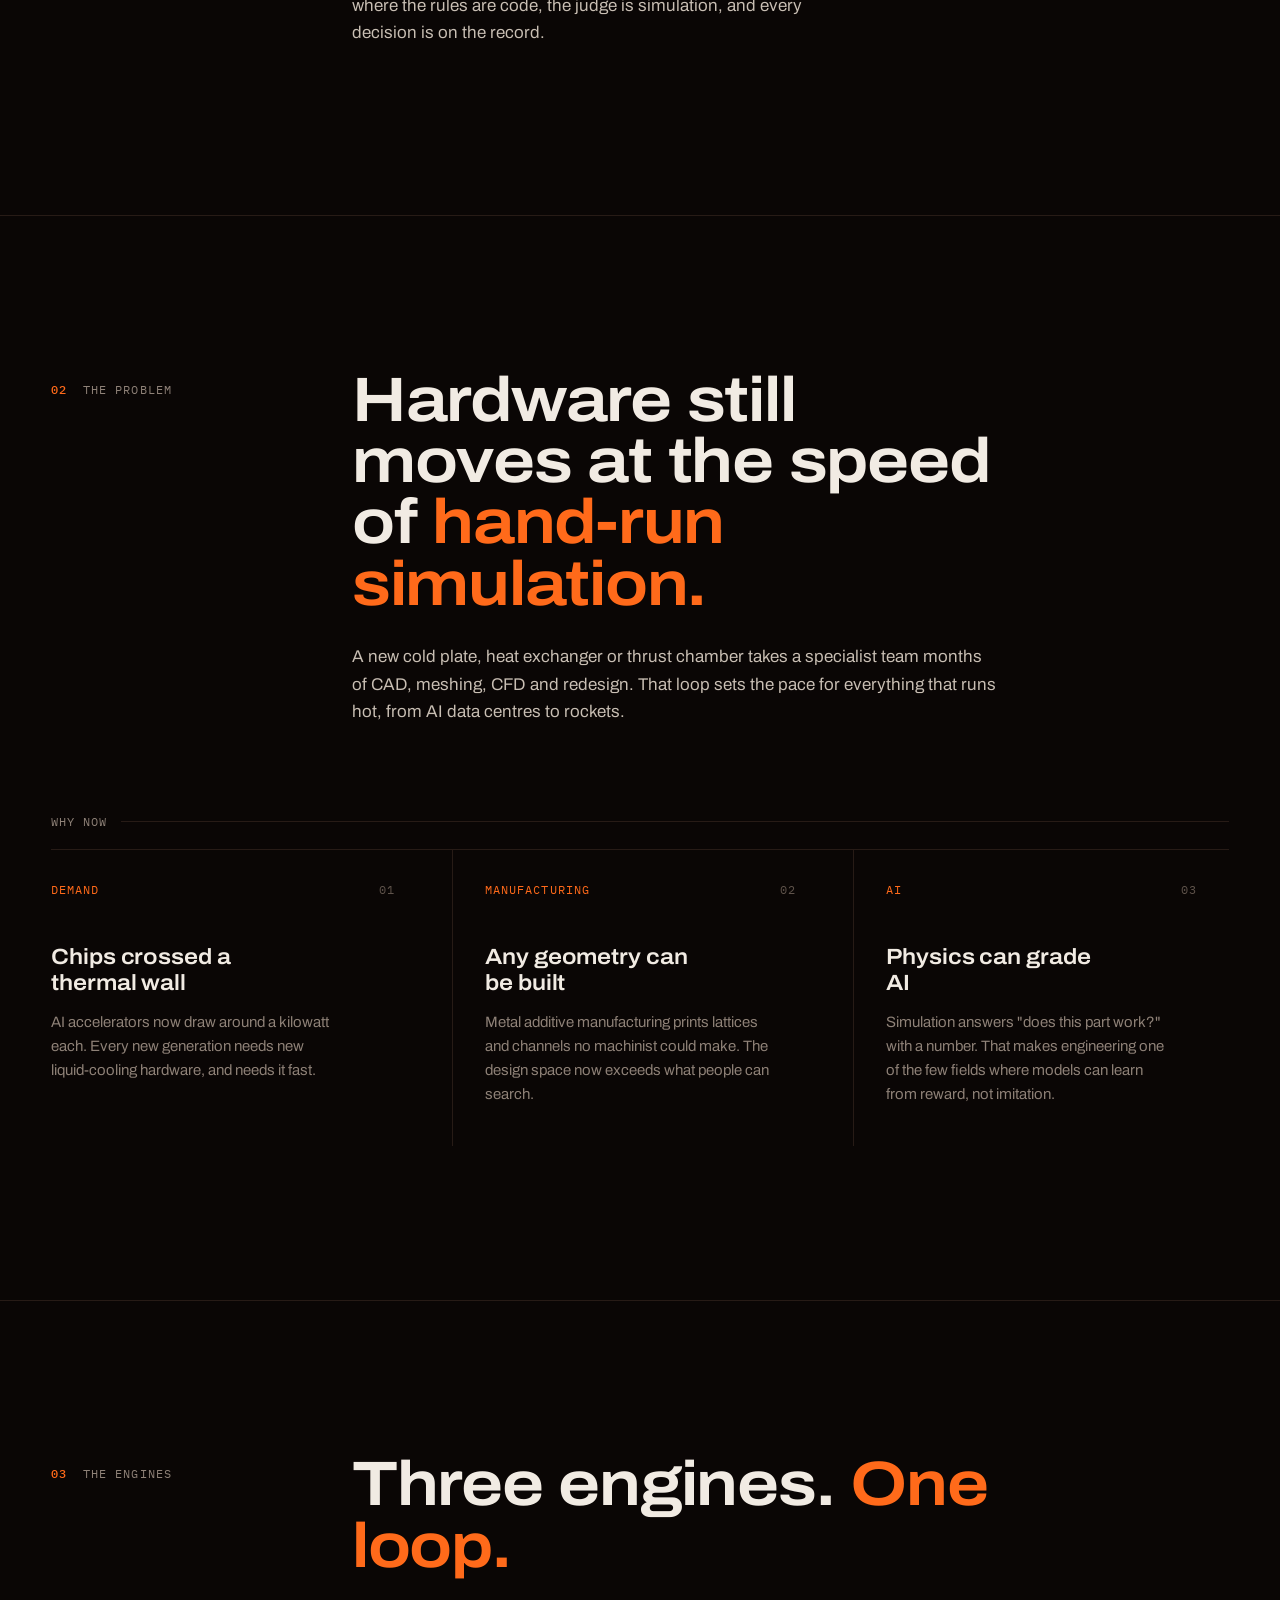
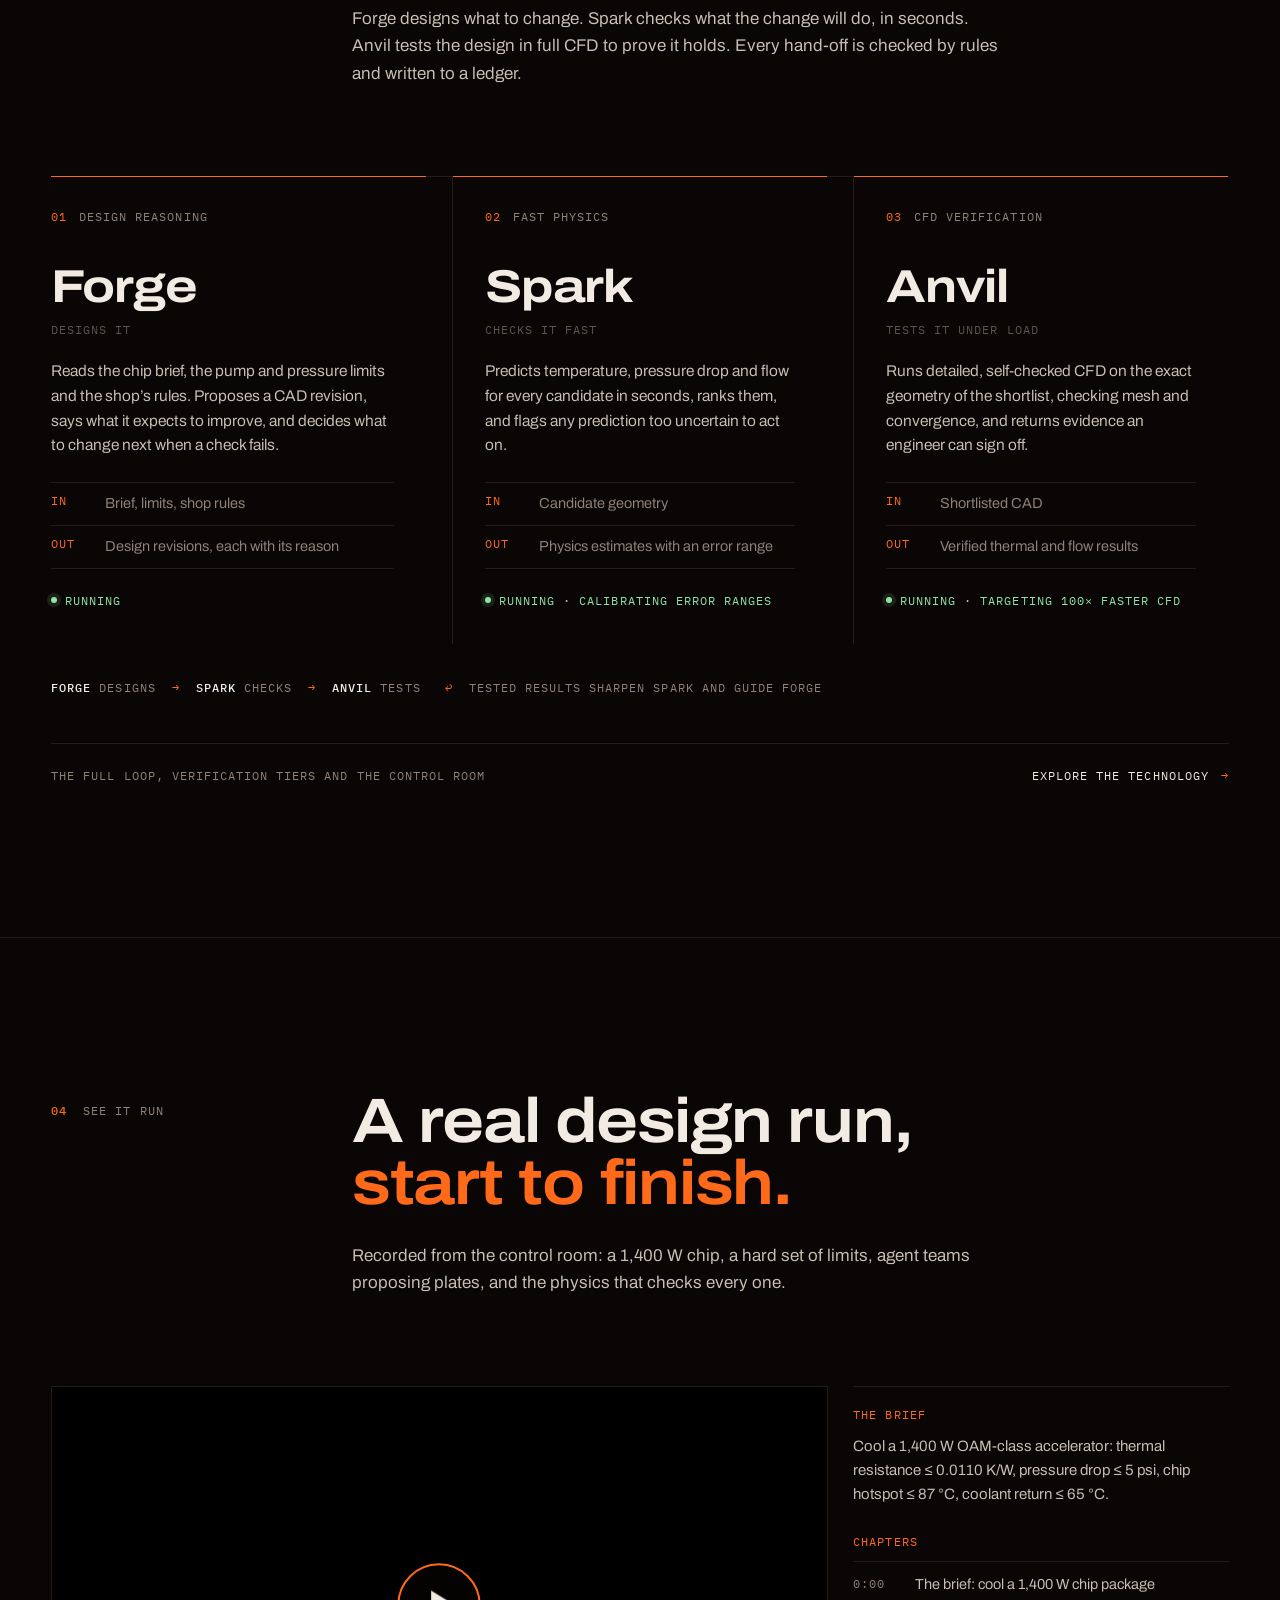
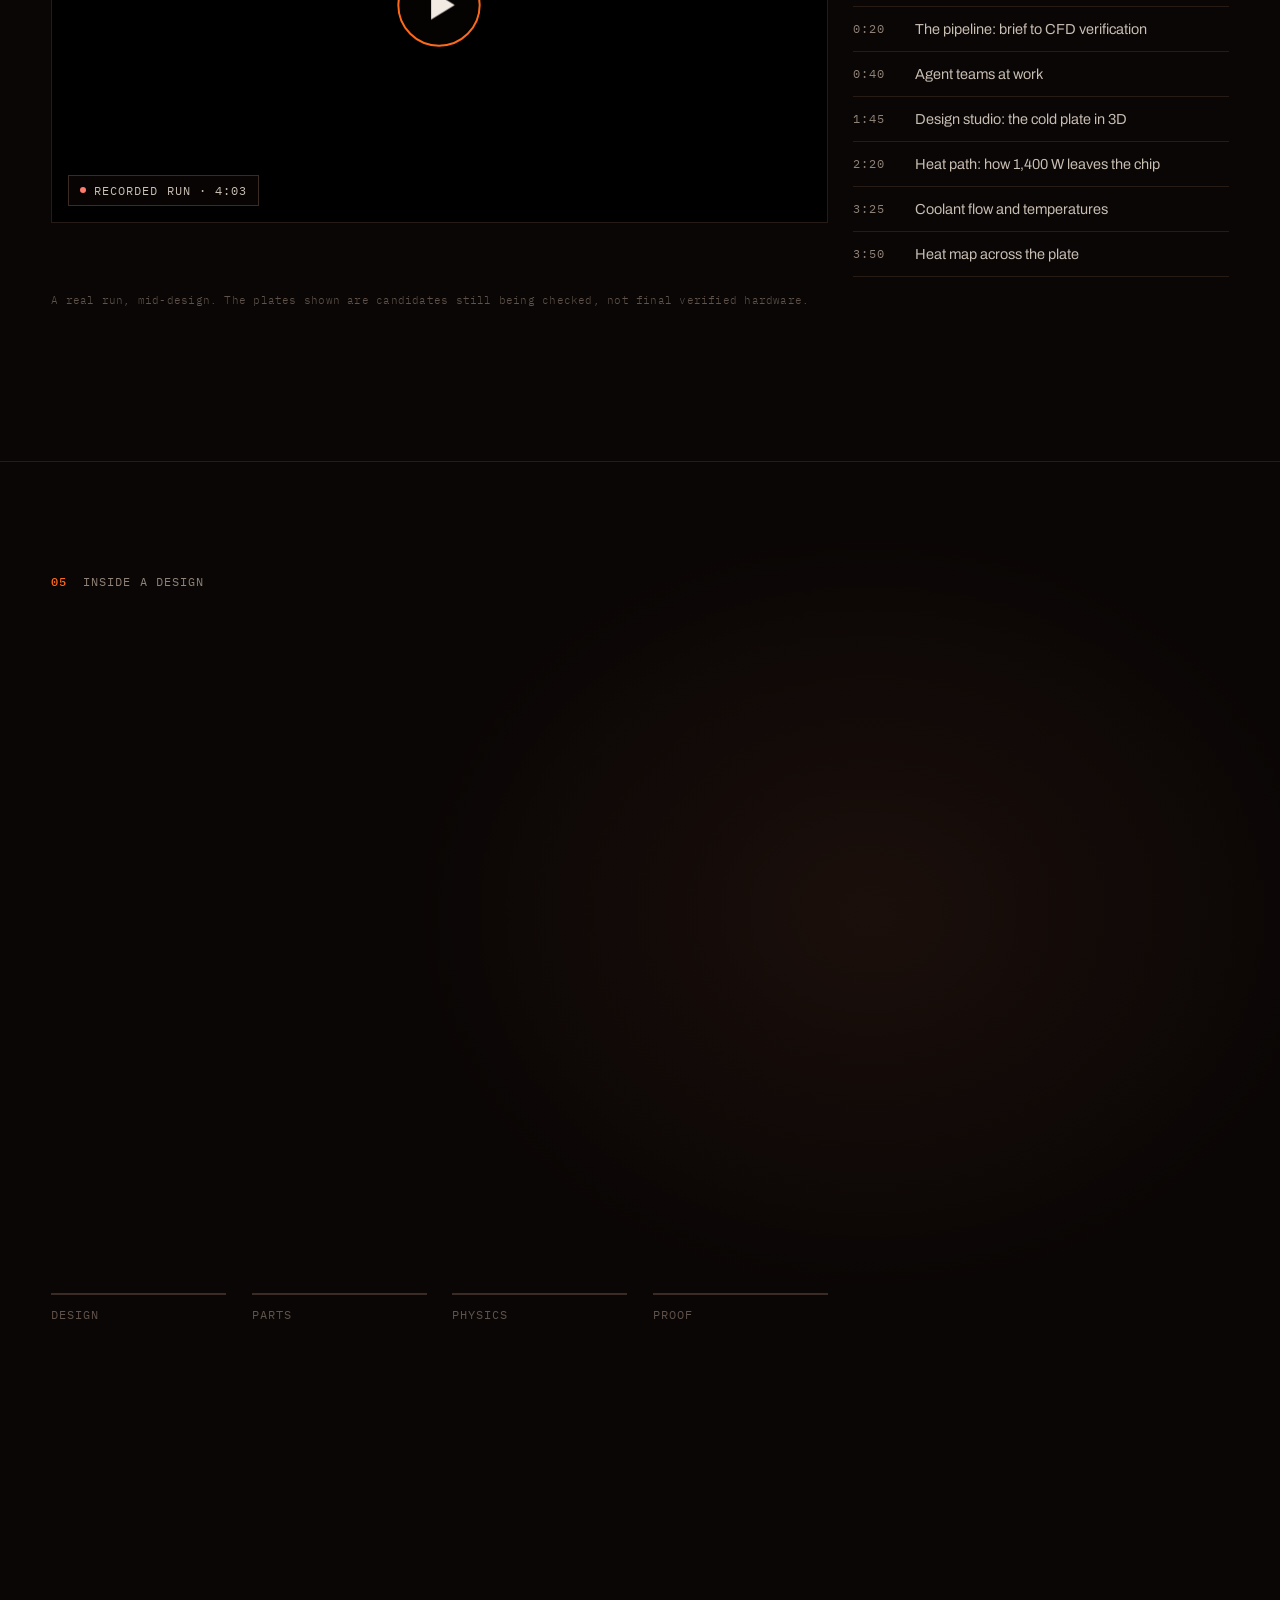
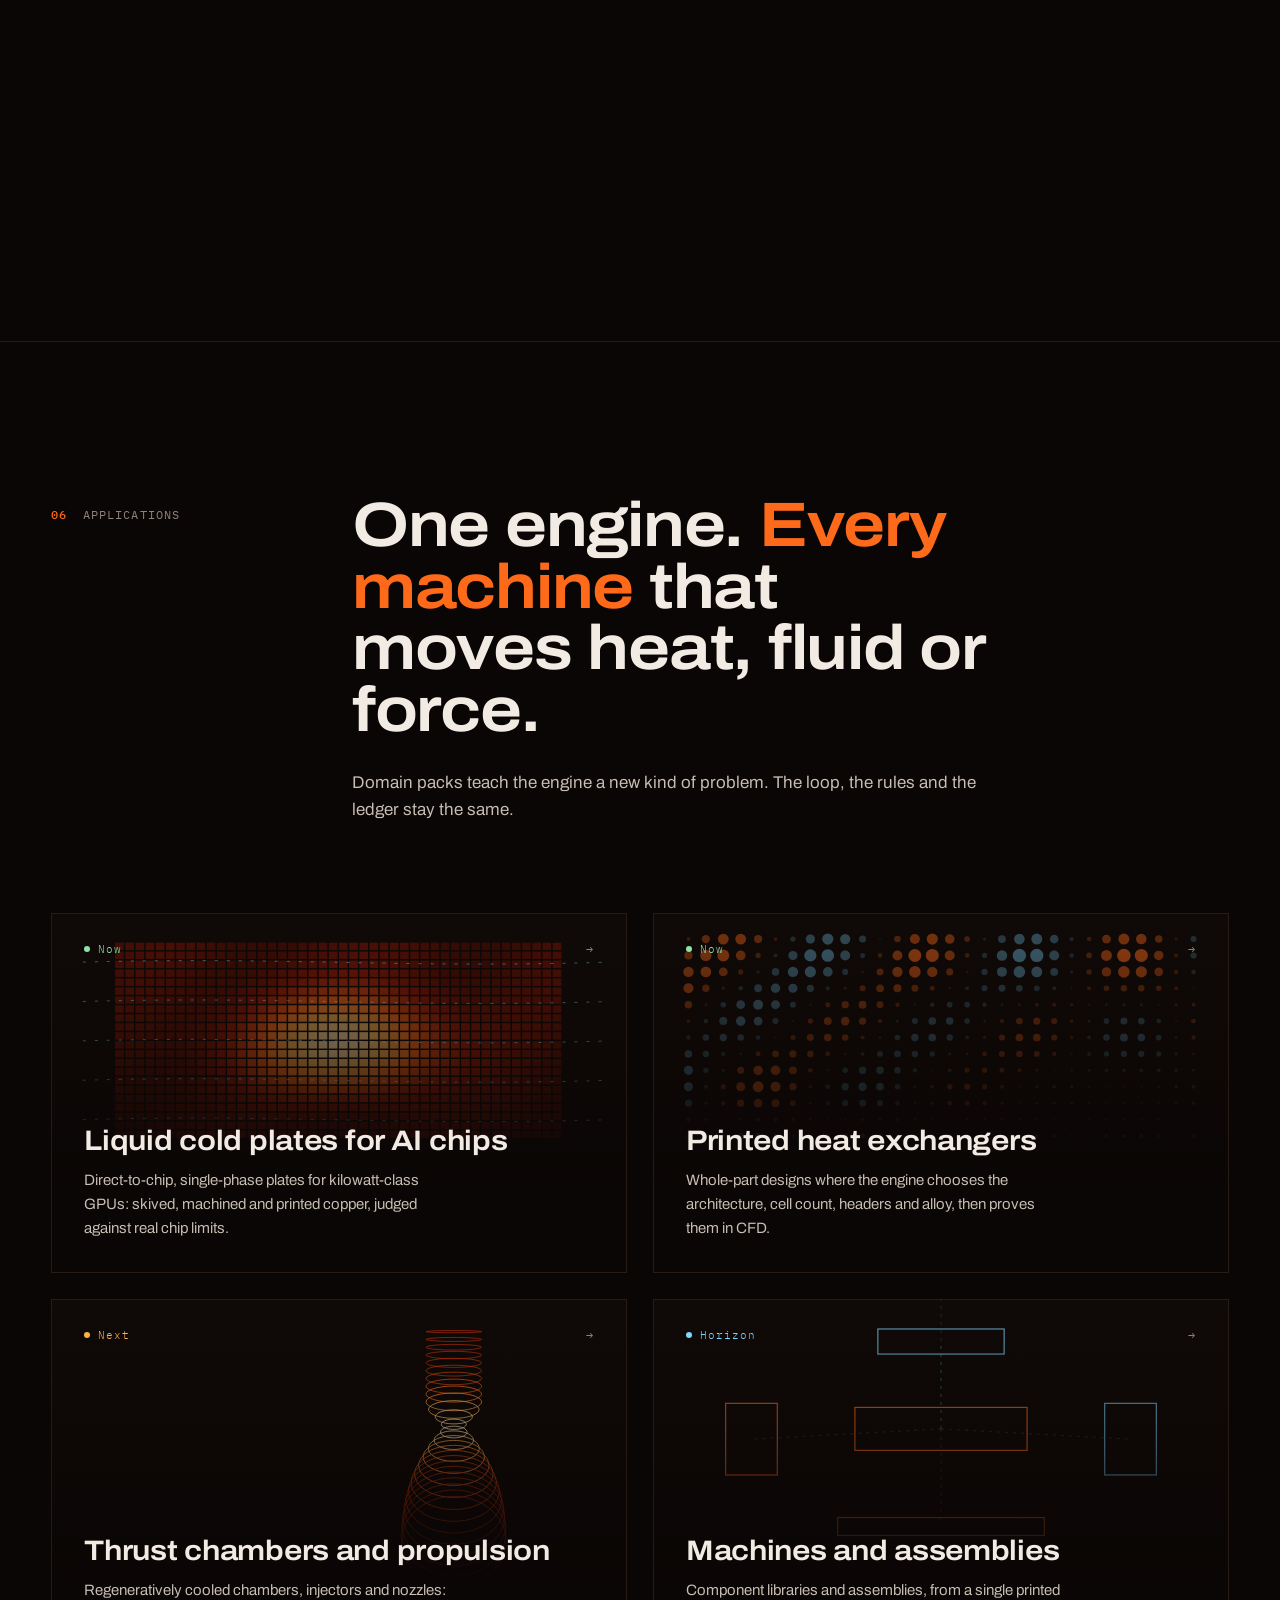
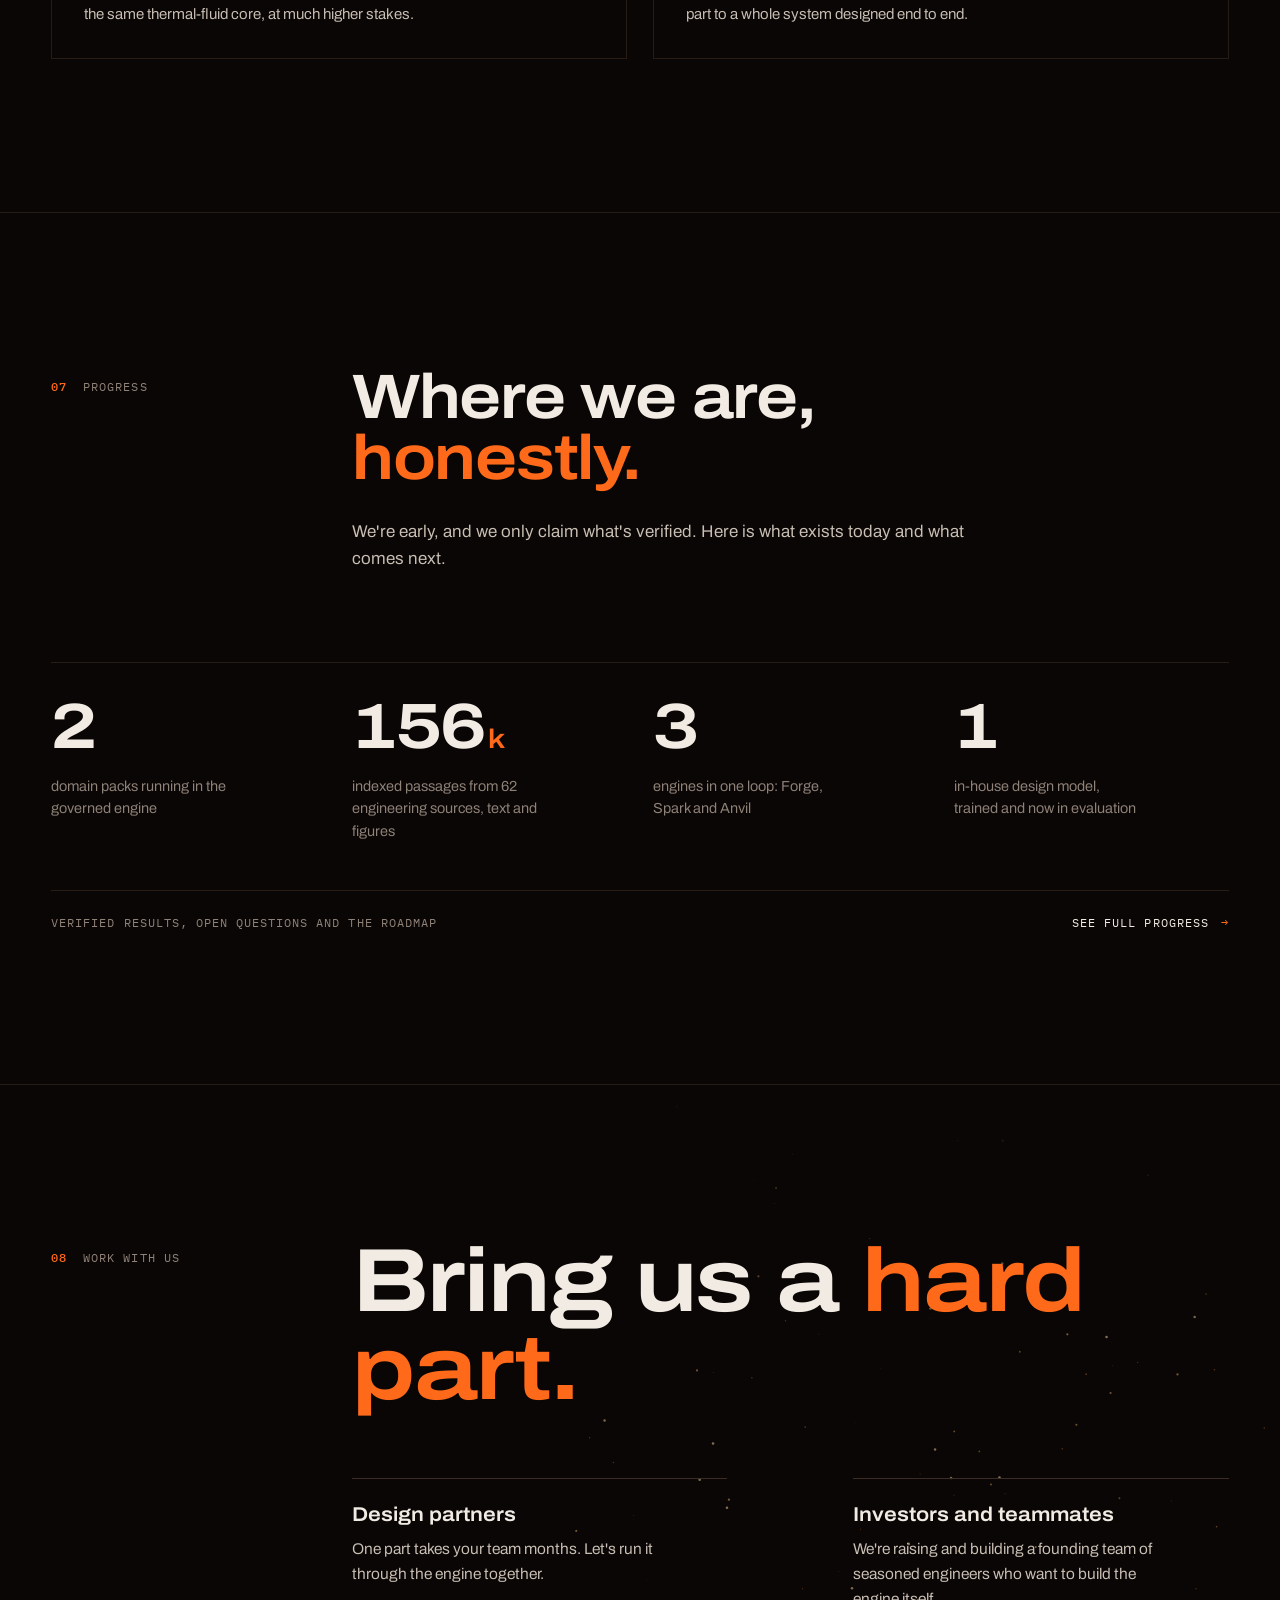
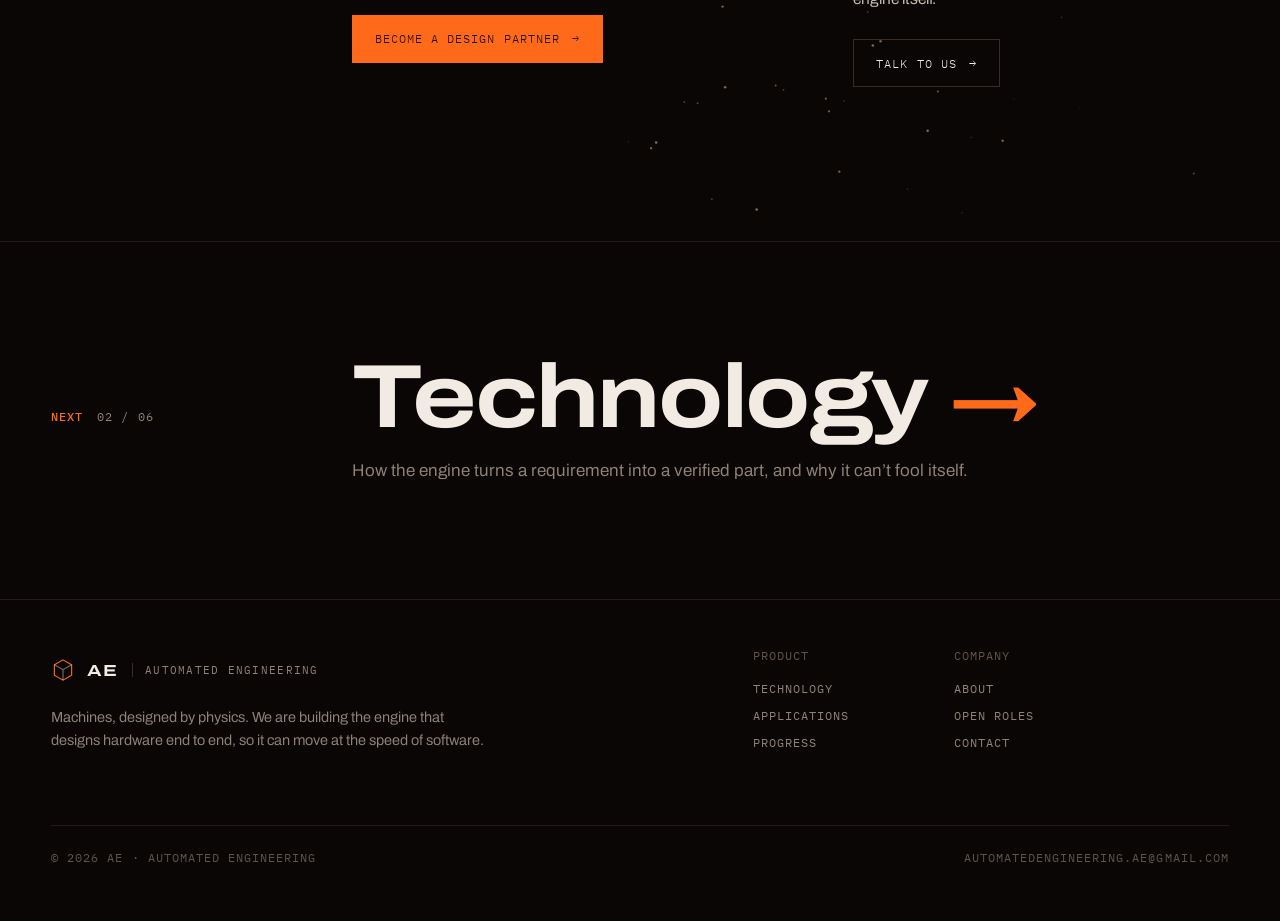
==== commit b3a9122a: "Website update 20261114182822" ====
--- a/index.html
+++ b/index.html
@@ -10,14 +10,14 @@
 <script>document.documentElement.classList.add("js");setTimeout(function(){document.documentElement.classList.add("ready")},80);setTimeout(function(){document.documentElement.classList.add("safe")},2500);</script>
 <link rel="preconnect" href="https://fonts.googleapis.com">
 <link rel="preconnect" href="https://fonts.gstatic.com" crossorigin>
-<link href="https://fonts.googleapis.com/css2?family=Archivo:wdth,wght@62..125,300..800&family=IBM+Plex+Mono:wght@400;500&family=Noto+Sans+Devanagari:wght@400;500;600&display=swap" rel="stylesheet">
+<link href="https://fonts.googleapis.com/css2?family=Archivo:wdth,wght@62..125,300..800&family=IBM+Plex+Mono:wght@400;500&display=swap" rel="stylesheet">
 <link rel="preload" as="video" href="assets/hotfire.mp4" type="video/mp4">
-<link rel="stylesheet" href="assets/site.css?v=20261114173640">
+<link rel="stylesheet" href="assets/site.css?v=20261114182822">
 <script src="https://cdn.jsdelivr.net/npm/lenis@1.1.13/dist/lenis.min.js" defer></script>
 </head>
 <body data-page="home">
 <div id="site-nav"></div>
-<script src="assets/site.js?v=20261114173640"></script>
+<script src="assets/site.js?v=20261114182822"></script>
 
 <!-- ============ HERO ============ -->
 <header class="hero" id="top">
@@ -95,36 +95,36 @@
       <div class="sh-idx mono rv"><b>03</b>The engines</div>
       <div class="sh-body">
         <h2 class="rv">Three engines. <span class="accent">One loop.</span></h2>
-        <p class="rv" style="--d:.1s">Yukti decides what to change. Vega predicts what the change will do. Pramana proves whether the design holds up. Every hand-off is checked by rules and written to a ledger.</p>
+        <p class="rv" style="--d:.1s">Forge designs what to change. Spark checks what the change will do, in seconds. Anvil tests the design in full CFD to prove it holds. Every hand-off is checked by rules and written to a ledger.</p>
       </div>
     </div>
     <div class="grid engines">
       <article class="eng rv" style="--d:0.0s">
         <div class="eng-k mono"><span>01</span>Design Reasoning</div>
-        <h3 class="eng-name">Yukti <span class="dev" lang="sa">(युक्ति)</span></h3>
-        <div class="eng-mean mono">reasoning · strategy</div>
+        <h3 class="eng-name">Forge</h3>
+        <div class="eng-mean mono">Designs it</div>
         <p>Reads the chip brief, the pump and pressure limits and the shop’s rules. Proposes a CAD revision, says what it expects to improve, and decides what to change next when a check fails.</p>
         <dl class="eng-io"><div><dt class="mono">In</dt><dd>Brief, limits, shop rules</dd></div><div><dt class="mono">Out</dt><dd>Design revisions, each with its reason</dd></div></dl>
         <div class="eng-st mono"><i></i>Running</div>
       </article>
       <article class="eng rv" style="--d:0.1s">
         <div class="eng-k mono"><span>02</span>Fast Physics</div>
-        <h3 class="eng-name">Vega <span class="dev" lang="sa">(वेग)</span></h3>
-        <div class="eng-mean mono">speed · momentum</div>
+        <h3 class="eng-name">Spark</h3>
+        <div class="eng-mean mono">Checks it fast</div>
         <p>Predicts temperature, pressure drop and flow for every candidate in seconds, ranks them, and flags any prediction too uncertain to act on.</p>
         <dl class="eng-io"><div><dt class="mono">In</dt><dd>Candidate geometry</dd></div><div><dt class="mono">Out</dt><dd>Physics estimates with an error range</dd></div></dl>
         <div class="eng-st mono"><i></i>Running · calibrating error ranges</div>
       </article>
       <article class="eng rv" style="--d:0.2s">
         <div class="eng-k mono"><span>03</span>CFD Verification</div>
-        <h3 class="eng-name">Pramana <span class="dev" lang="sa">(प्रमाण)</span></h3>
-        <div class="eng-mean mono">valid proof</div>
+        <h3 class="eng-name">Anvil</h3>
+        <div class="eng-mean mono">Tests it under load</div>
         <p>Runs detailed, self-checked CFD on the exact geometry of the shortlist, checking mesh and convergence, and returns evidence an engineer can sign off.</p>
         <dl class="eng-io"><div><dt class="mono">In</dt><dd>Shortlisted CAD</dd></div><div><dt class="mono">Out</dt><dd>Verified thermal and flow results</dd></div></dl>
         <div class="eng-st mono"><i></i>Running · targeting 100× faster CFD</div>
       </article>
     </div>
-    <div class="eflow mono rv"><span><b>Yukti</b> proposes</span><i>→</i><span><b>Vega</b> screens</span><i>→</i><span><b>Pramana</b> proves</span><i class="back">↩</i><span>verified results train Vega and guide Yukti</span></div>
+    <div class="eflow mono rv"><span><b>Forge</b> designs</span><i>→</i><span><b>Spark</b> checks</span><i>→</i><span><b>Anvil</b> tests</span><i class="back">↩</i><span>tested results sharpen Spark and guide Forge</span></div>
     <div class="more mono rv"><span>The full loop, verification tiers and the control room</span><a href="technology.html">Explore the technology <span class="ar">→</span></a></div>
   </div>
 </section>
@@ -162,10 +162,10 @@
       <div class="wrap">
         <div class="sh-idx mono"><b>05</b>Inside a design</div>
         <div class="ssteps">
-          <div class="sstep" data-i="0"><div class="mono">01 / Design · Yukti <span class="dev" lang="sa">(युक्ति)</span></div><h3>Written as code, not drawn.</h3><p>A regeneratively cooled thrust chamber. Every channel, wall and manifold comes from rules the engine can check, so any variant is one parameter away.</p></div>
-          <div class="sstep" data-i="1"><div class="mono">02 / Parts · Yukti <span class="dev" lang="sa">(युक्ति)</span></div><h3>Every part, chosen and justified.</h3><p>Agents pick the layout, the components and the alloy of each part, cite why, and log the decision.</p></div>
-          <div class="sstep" data-i="2"><div class="mono">03 / Physics · Vega <span class="dev" lang="sa">(वेग)</span> → Pramana <span class="dev" lang="sa">(प्रमाण)</span></div><h3>Cut it open. Read the physics.</h3><p>Flow accelerates through the throat; the wall runs hottest there. Vega screens thousands of variants in seconds; Pramana’s self-checked CFD has the final word.</p></div>
-          <div class="sstep" data-i="3"><div class="mono">04 / Proof · Pramana <span class="dev" lang="sa">(प्रमाण)</span></div><h3>Then it has to survive.</h3><p>Only designs that hold every margin at worst-case tolerance move on to print and test. Physics decides.</p></div>
+          <div class="sstep" data-i="0"><div class="mono">01 / Design · Forge</div><h3>Written as code, not drawn.</h3><p>A regeneratively cooled thrust chamber. Every channel, wall and manifold comes from rules the engine can check, so any variant is one parameter away.</p></div>
+          <div class="sstep" data-i="1"><div class="mono">02 / Parts · Forge</div><h3>Every part, chosen and justified.</h3><p>Agents pick the layout, the components and the alloy of each part, cite why, and log the decision.</p></div>
+          <div class="sstep" data-i="2"><div class="mono">03 / Physics · Spark → Anvil</div><h3>Cut it open. Read the physics.</h3><p>Flow accelerates through the throat; the wall runs hottest there. Spark checks thousands of variants in seconds; Anvil’s self-checked CFD has the final word.</p></div>
+          <div class="sstep" data-i="3"><div class="mono">04 / Proof · Anvil</div><h3>Then it has to survive.</h3><p>Only designs that hold every margin at worst-case tolerance move on to print and test. Physics decides.</p></div>
         </div>
         <div class="sfoot">
           <div class="sprog mono" id="sprog"><div><b></b>Design</div><div><b></b>Parts</div><div><b></b>Physics</div><div><b></b>Proof</div></div>
@@ -208,7 +208,7 @@
     <div class="grid stats rv">
       <div class="stat"><div class="v" data-count="2">0</div><div class="k">domain packs running in the governed engine</div></div>
       <div class="stat"><div class="v"><span data-count="187">0</span><small>k</small></div><div class="k">indexed passages from 62 engineering sources, text and figures</div></div>
-      <div class="stat"><div class="v" data-count="3">0</div><div class="k">engines in one loop: Yukti, Vega and Pramana</div></div>
+      <div class="stat"><div class="v" data-count="3">0</div><div class="k">engines in one loop: Forge, Spark and Anvil</div></div>
       <div class="stat"><div class="v" data-count="1">0</div><div class="k">in-house design model, trained and now in evaluation</div></div>
     </div>
     <div class="more mono rv"><span>Verified results, open questions and the roadmap</span><a href="progress.html">See full progress <span class="ar">→</span></a></div>
@@ -236,7 +236,7 @@
 
 <script type="importmap">{"imports":{"three":"https://cdn.jsdelivr.net/npm/three@0.160.0/build/three.module.js","three/addons/":"https://cdn.jsdelivr.net/npm/three@0.160.0/examples/jsm/"}}</script>
 <script type="module">
-import { createEngineView } from './engine.js?v=20261114173640';
+import { createEngineView } from './engine.js?v=20261114182822';
 const $ = s => document.querySelector(s), $$ = s => [...document.querySelectorAll(s)];
 
 const { CONFIG: CFG } = window.Site;
--- a/assets/site.css
+++ b/assets/site.css
@@ -534,9 +534,6 @@
 footer .f-brand{grid-column:1/7}footer .f-c1{grid-column:8/10}footer .f-c2{grid-column:10/13}
 @media (max-width:1080px){footer .f-brand{grid-column:1/13}footer .f-c1,footer .f-c2{grid-column:span 6}}
 
-/* ===== engines: Yukti · Vega · Pramana ===== */
-.dev{font-family:"Noto Sans Devanagari",var(--display);font-weight:500;font-stretch:100%;letter-spacing:0;text-transform:none;color:var(--plasma)}
-.mono .dev{font-size:1.15em;color:inherit;opacity:.9}
 .engines{border-top:1px solid var(--line);position:relative}
 .eng{grid-column:span 4;padding:32px 32px 36px 0;position:relative;display:flex;flex-direction:column}
 .eng+.eng{padding-left:32px;border-left:1px solid var(--line)}
@@ -545,7 +542,6 @@
 .eng-k{color:var(--mute);display:flex;gap:12px;margin-bottom:40px}
 .eng-k span{color:var(--plasma)}
 .eng-name{font-size:clamp(34px,3.4vw,52px);line-height:1;font-weight:700;font-stretch:118%;letter-spacing:-.02em}
-.eng-name .dev{font-size:.62em;font-weight:500;margin-left:4px;vertical-align:.08em}
 .eng-mean{color:var(--faint);margin:12px 0 22px}
 .eng p{color:var(--ink-2);font-size:15.5px;line-height:1.6}
 .eng-io{margin:24px 0 24px;border-top:1px solid var(--line)}
@@ -574,3 +570,6 @@
 .eng{container-type:inline-size}
 .eng-name{white-space:nowrap;font-size:clamp(26px,10.4cqi,52px)}
 @media (min-width:1081px){.eng-name{font-size:clamp(26px,2.35vw,34px)}}
+
+/* ===== engines: Forge · Spark · Anvil ===== */
+@media (min-width:1081px){.eng-name{font-size:clamp(40px,3.6vw,56px)}}
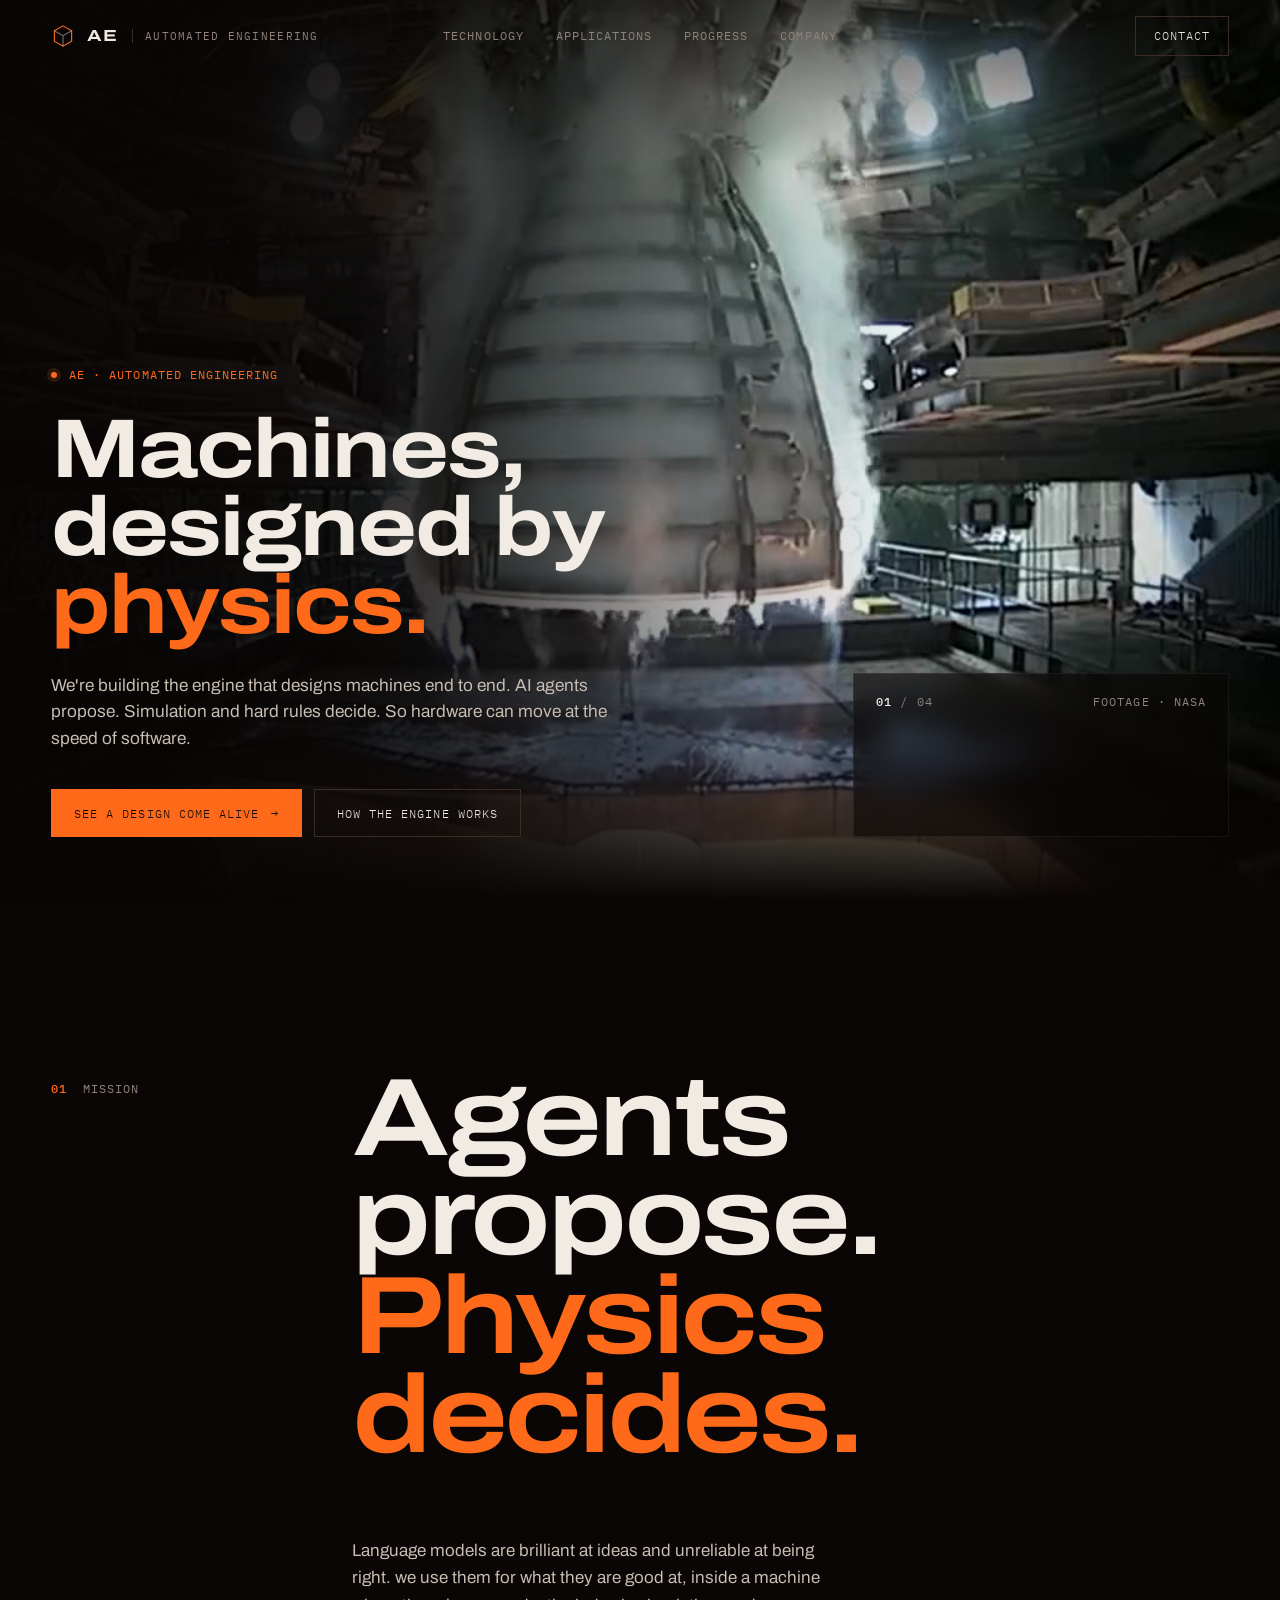
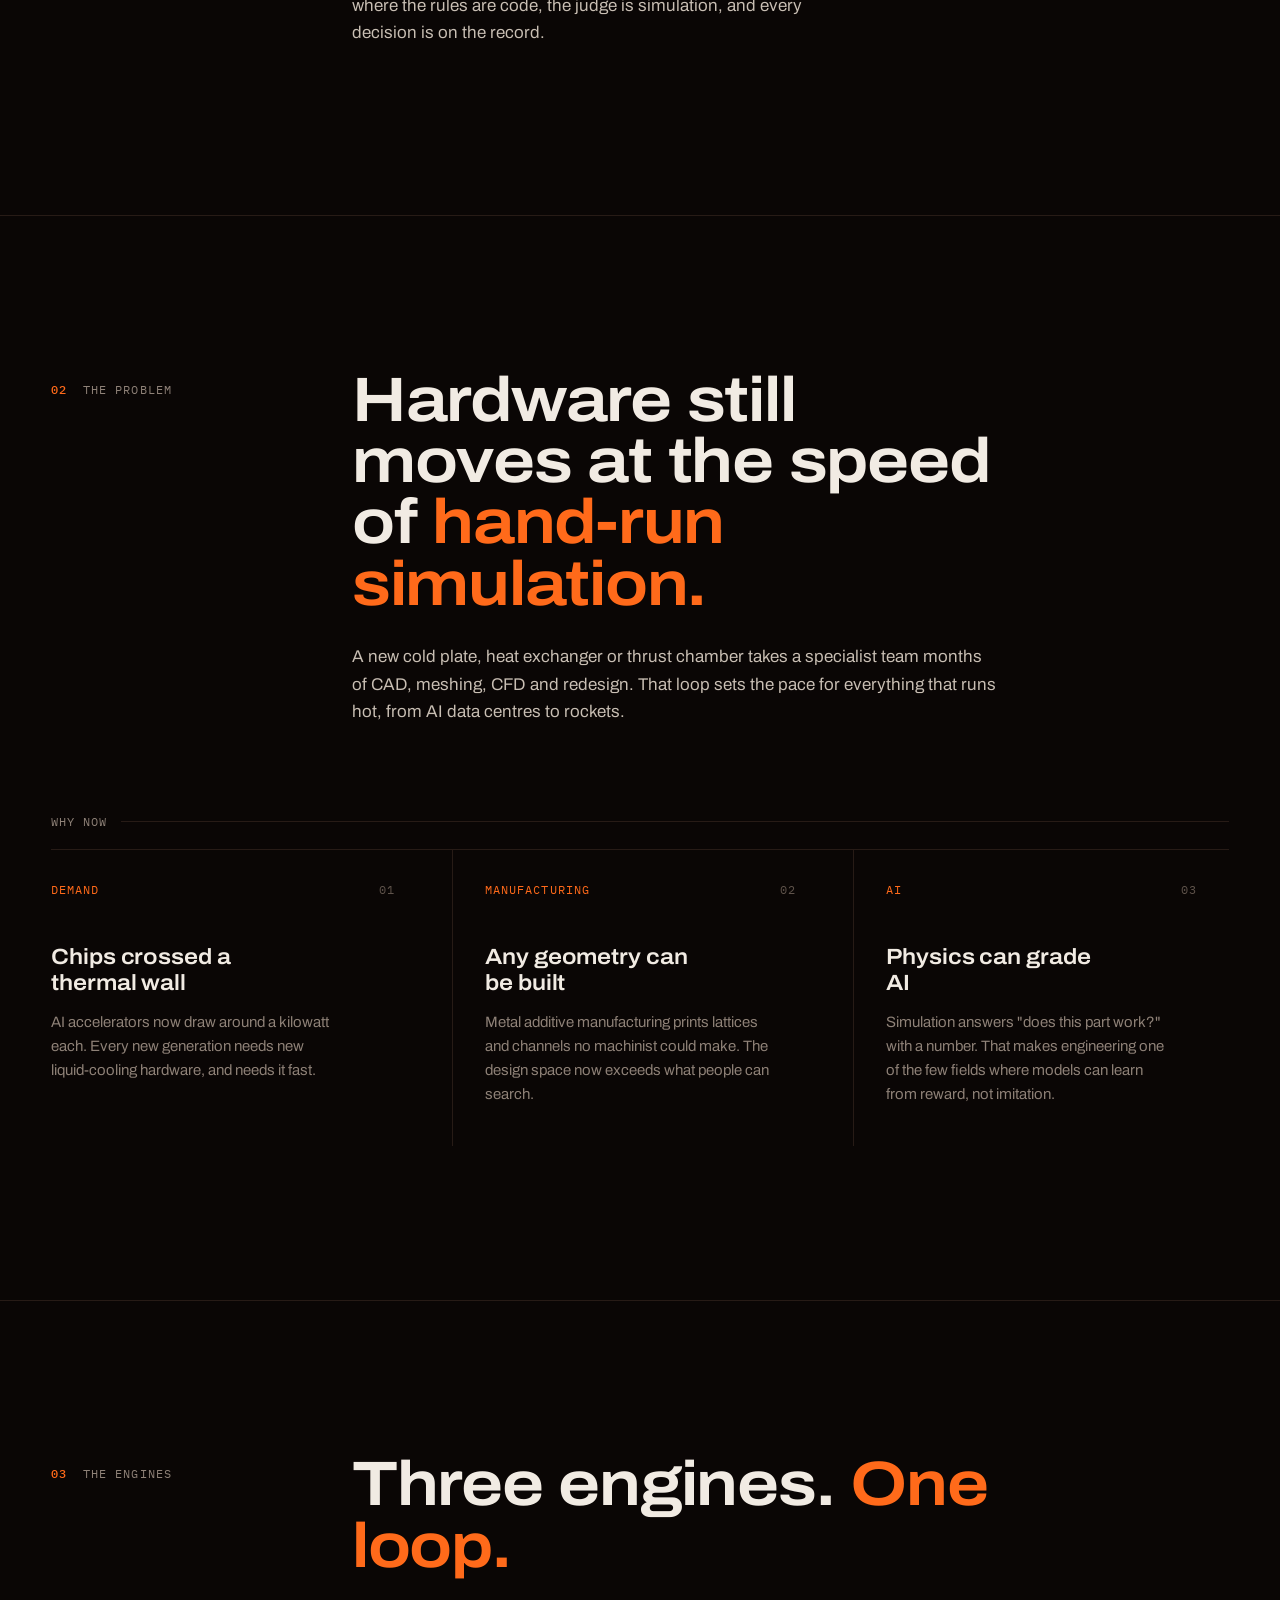
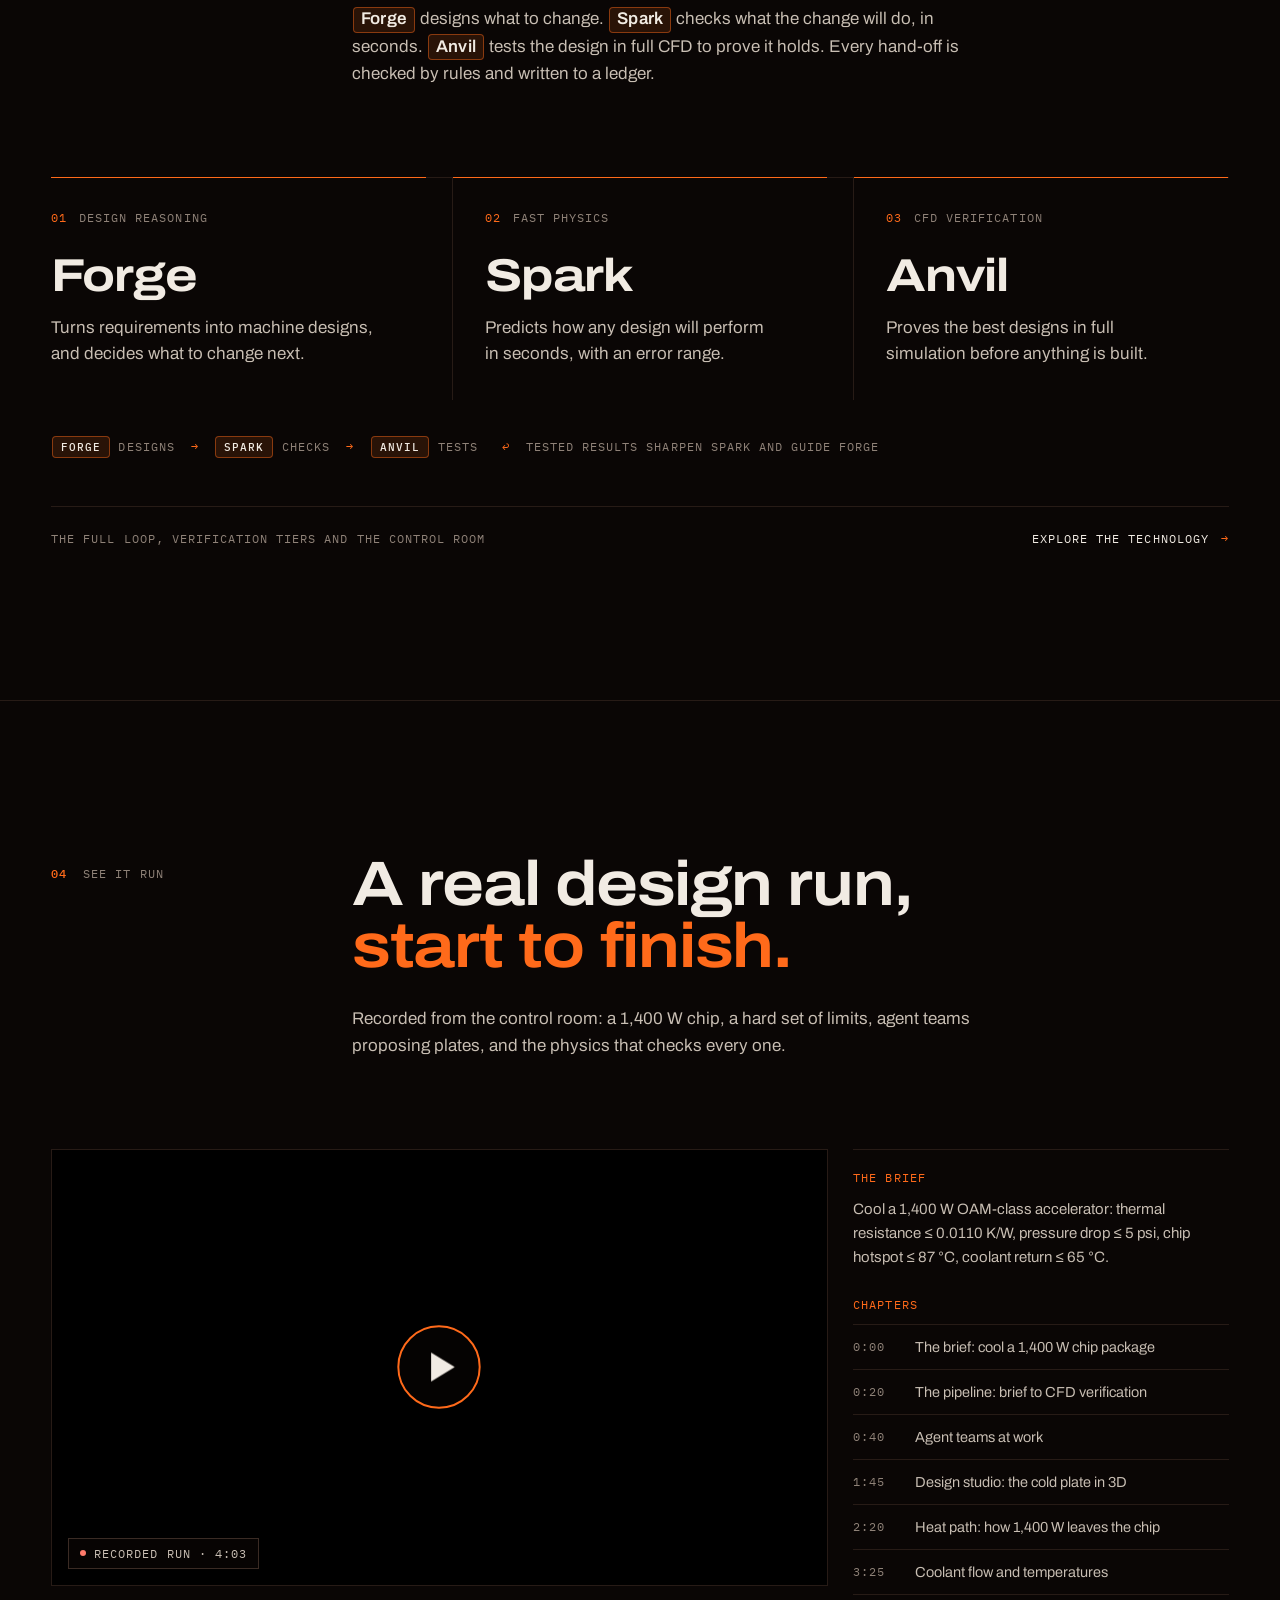
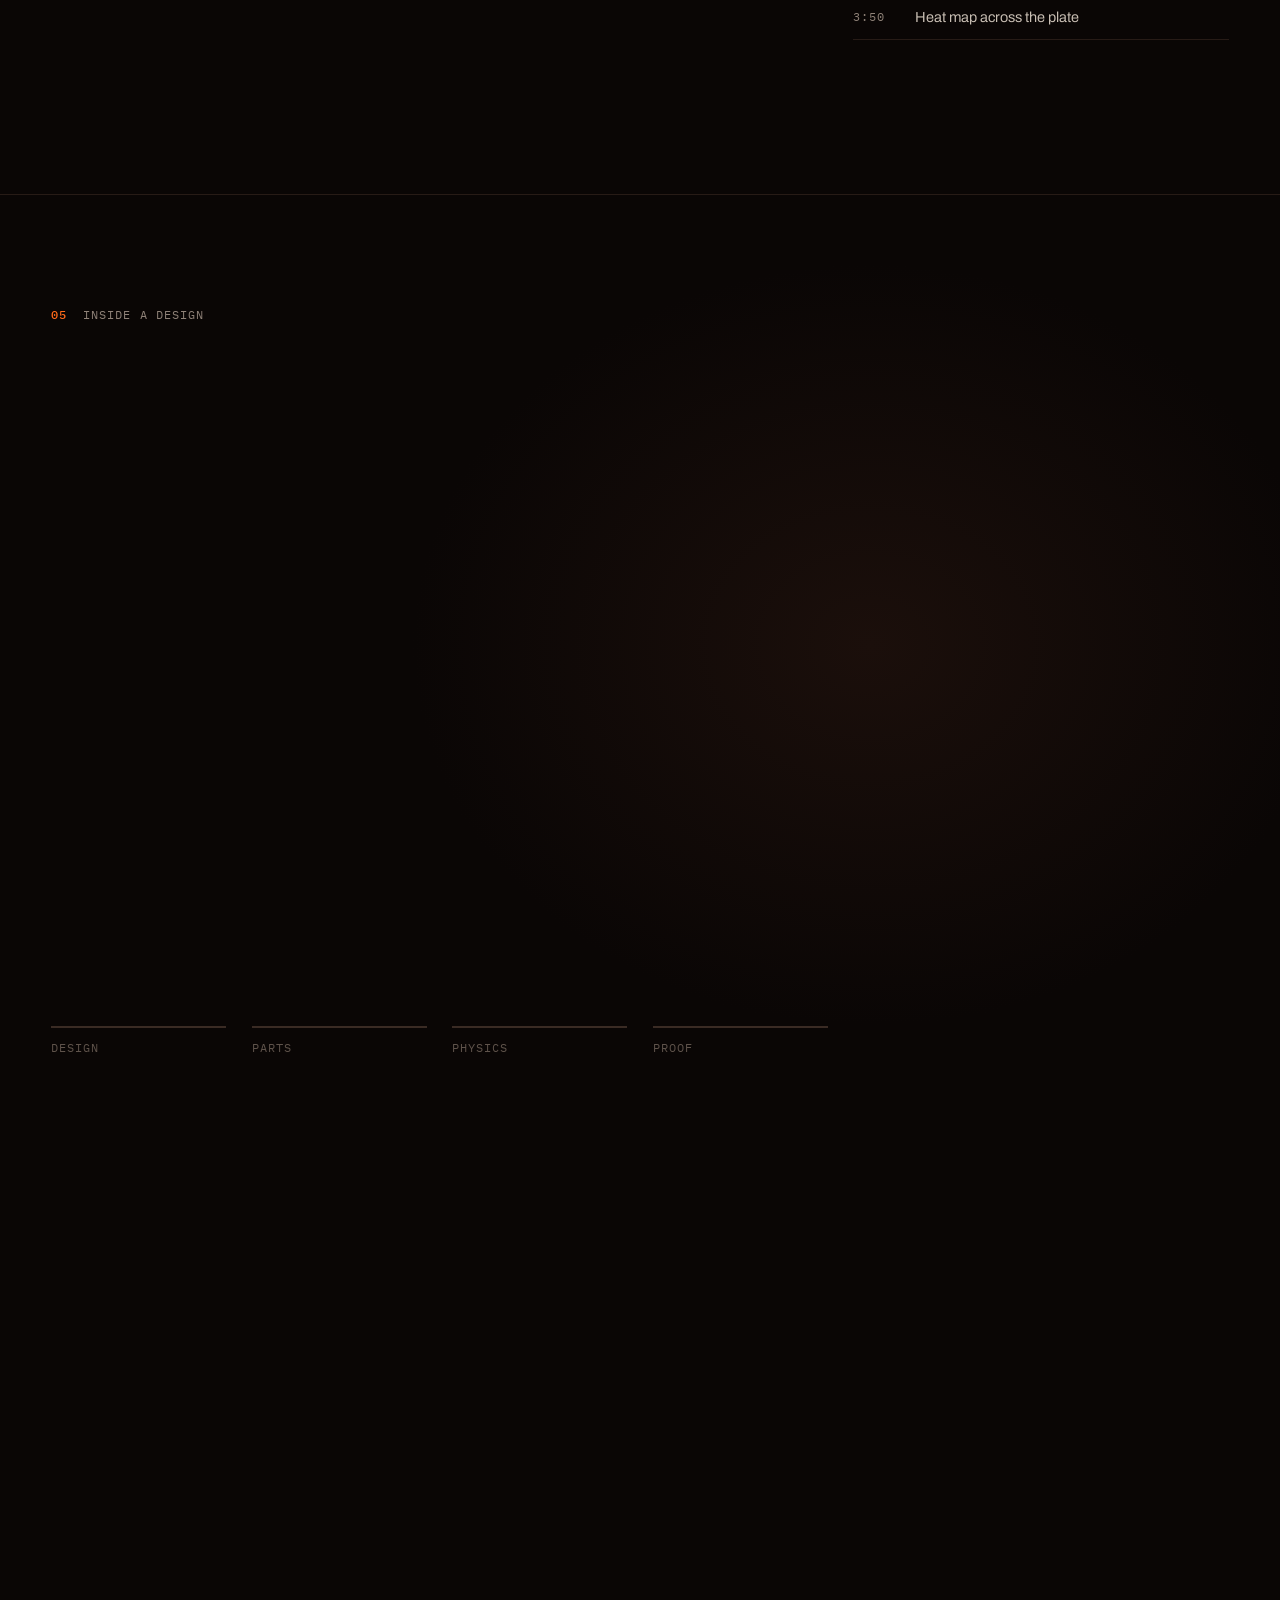
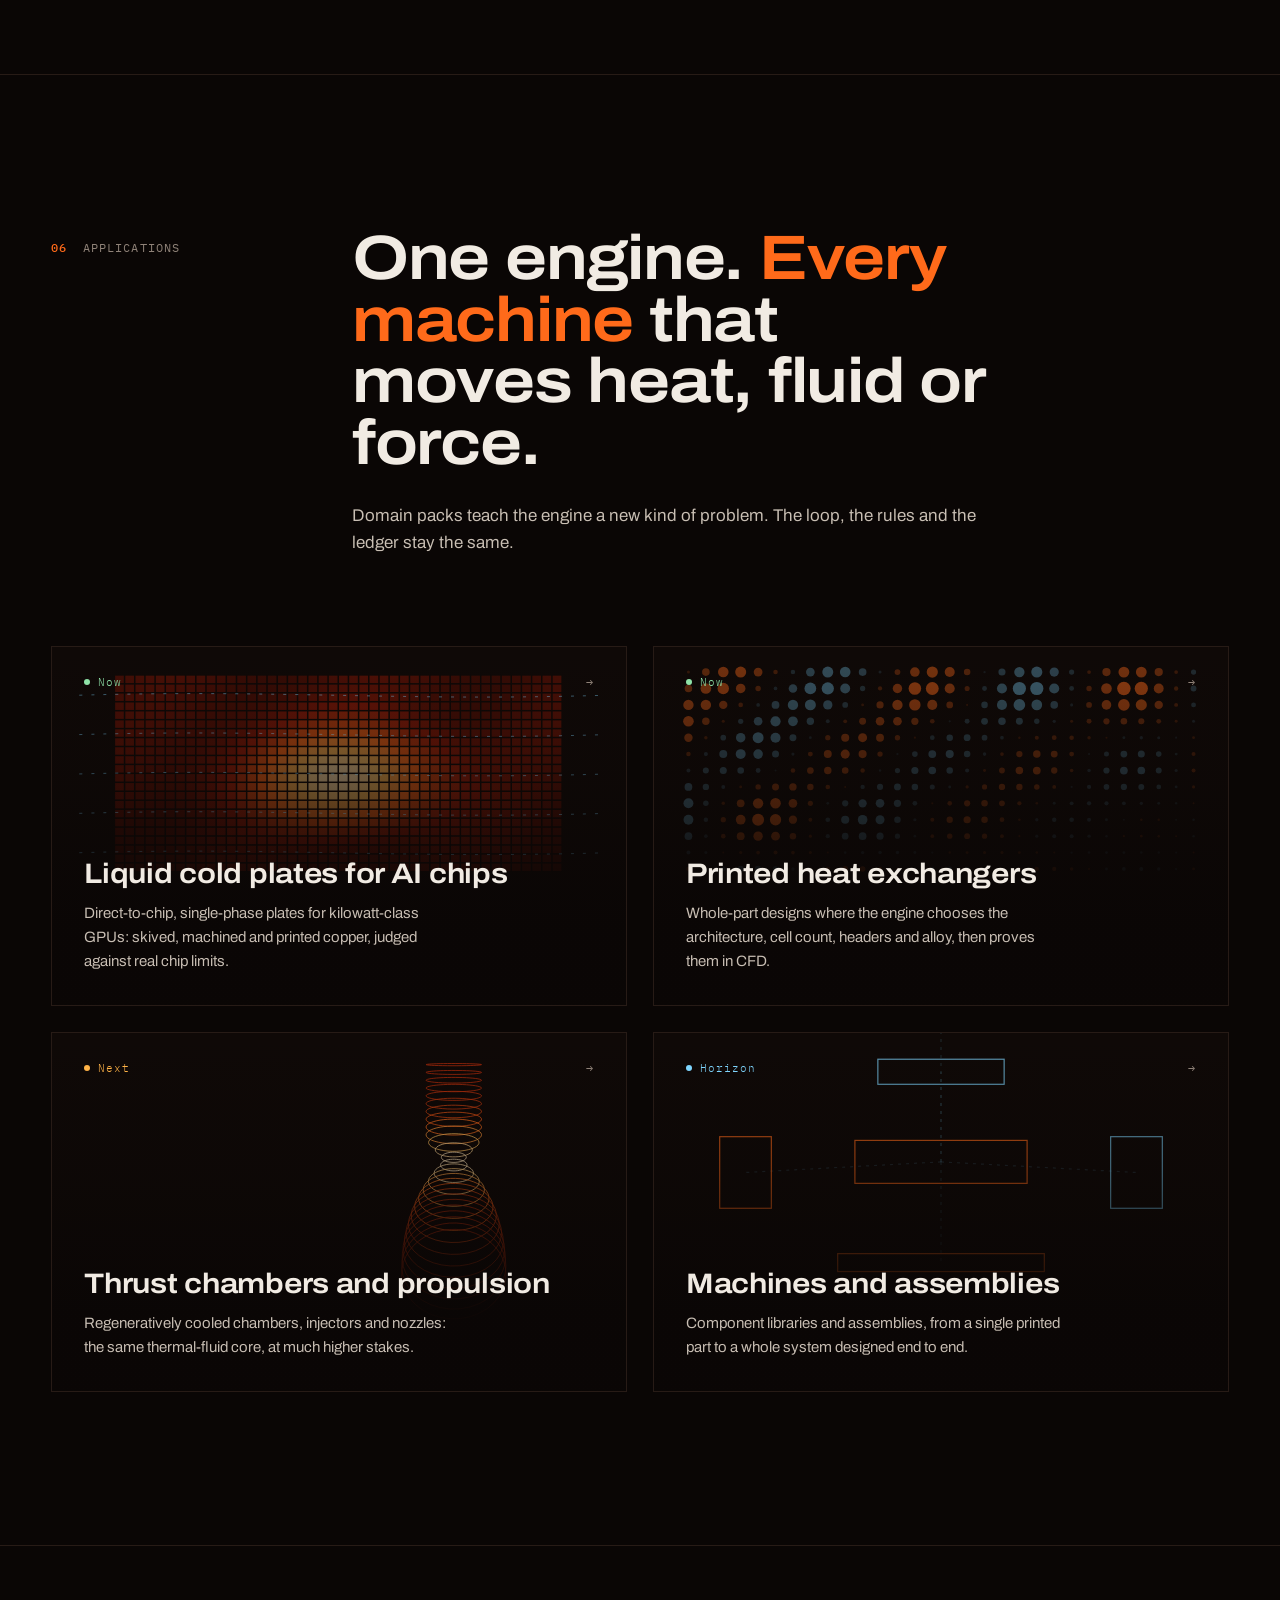
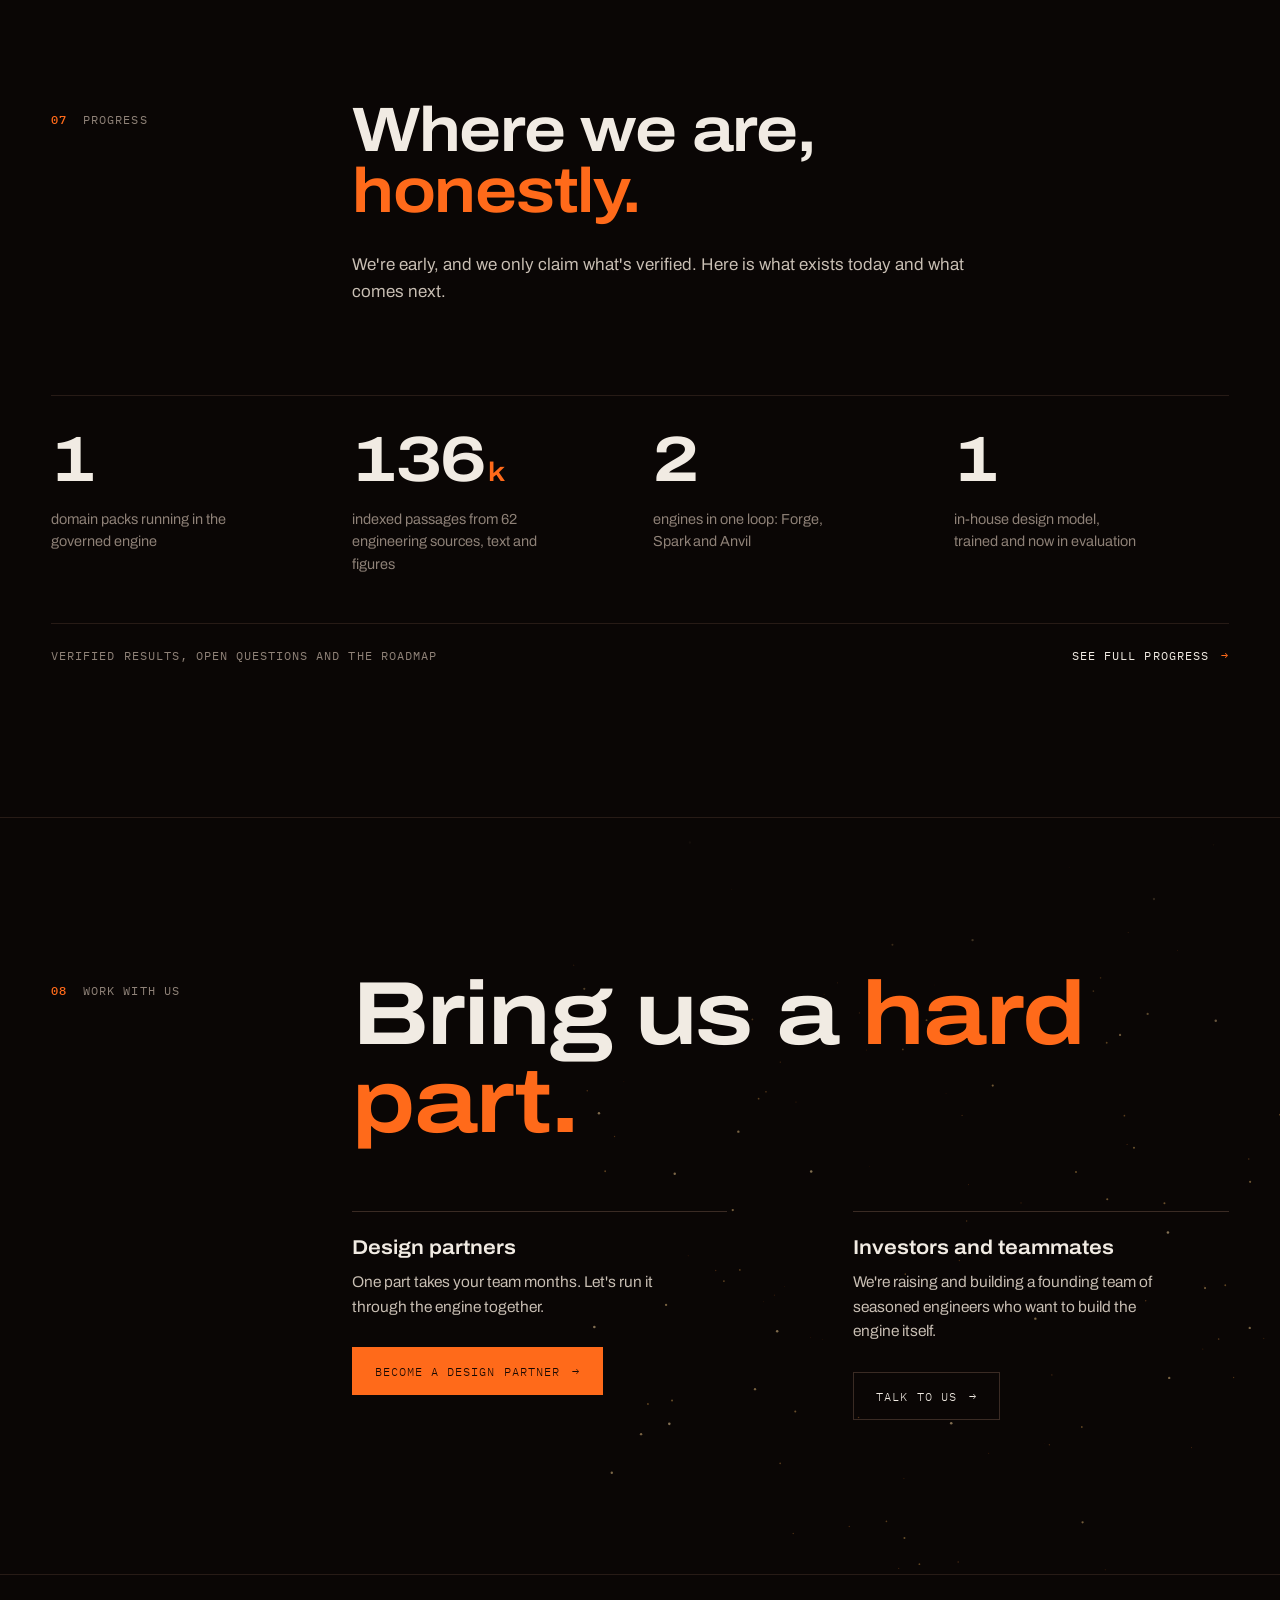
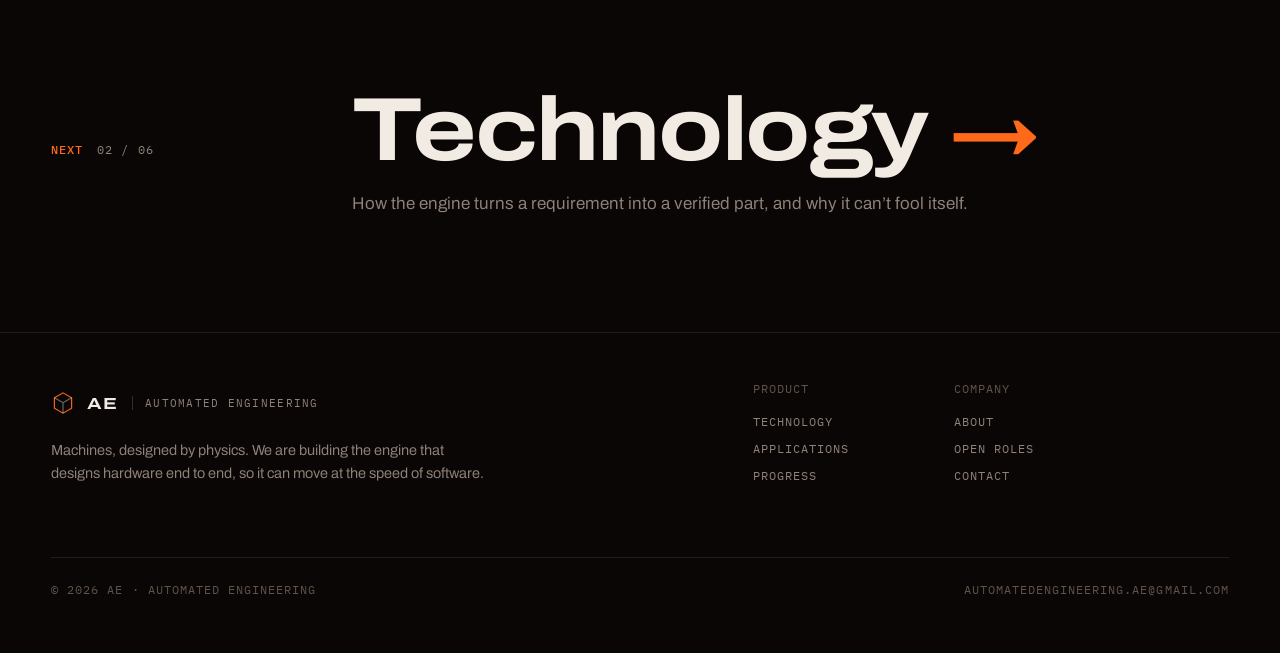
==== commit b3044712: "Website update 20261114203107" ====
--- a/index.html
+++ b/index.html
@@ -12,12 +12,12 @@
 <link rel="preconnect" href="https://fonts.gstatic.com" crossorigin>
 <link href="https://fonts.googleapis.com/css2?family=Archivo:wdth,wght@62..125,300..800&family=IBM+Plex+Mono:wght@400;500&display=swap" rel="stylesheet">
 <link rel="preload" as="video" href="assets/hotfire.mp4" type="video/mp4">
-<link rel="stylesheet" href="assets/site.css?v=20261114182822">
+<link rel="stylesheet" href="assets/site.css?v=20261114203107">
 <script src="https://cdn.jsdelivr.net/npm/lenis@1.1.13/dist/lenis.min.js" defer></script>
 </head>
 <body data-page="home">
 <div id="site-nav"></div>
-<script src="assets/site.js?v=20261114182822"></script>
+<script src="assets/site.js?v=20261114203107"></script>
 
 <!-- ============ HERO ============ -->
 <header class="hero" id="top">
@@ -95,36 +95,27 @@
       <div class="sh-idx mono rv"><b>03</b>The engines</div>
       <div class="sh-body">
         <h2 class="rv">Three engines. <span class="accent">One loop.</span></h2>
-        <p class="rv" style="--d:.1s">Forge designs what to change. Spark checks what the change will do, in seconds. Anvil tests the design in full CFD to prove it holds. Every hand-off is checked by rules and written to a ledger.</p>
+        <p class="rv" style="--d:.1s"><span class="nm">Forge</span> designs what to change. <span class="nm">Spark</span> checks what the change will do, in seconds. <span class="nm">Anvil</span> tests the design in full CFD to prove it holds. Every hand-off is checked by rules and written to a ledger.</p>
       </div>
     </div>
     <div class="grid engines">
       <article class="eng rv" style="--d:0.0s">
-        <div class="eng-k mono"><span>01</span>Design Reasoning</div>
+        <div class="eng-k mono"><span>01</span>Design reasoning</div>
         <h3 class="eng-name">Forge</h3>
-        <div class="eng-mean mono">Designs it</div>
-        <p>Reads the chip brief, the pump and pressure limits and the shop’s rules. Proposes a CAD revision, says what it expects to improve, and decides what to change next when a check fails.</p>
-        <dl class="eng-io"><div><dt class="mono">In</dt><dd>Brief, limits, shop rules</dd></div><div><dt class="mono">Out</dt><dd>Design revisions, each with its reason</dd></div></dl>
-        <div class="eng-st mono"><i></i>Running</div>
+        <p>Turns requirements into machine designs, and decides what to change next.</p>
       </article>
       <article class="eng rv" style="--d:0.1s">
-        <div class="eng-k mono"><span>02</span>Fast Physics</div>
+        <div class="eng-k mono"><span>02</span>Fast physics</div>
         <h3 class="eng-name">Spark</h3>
-        <div class="eng-mean mono">Checks it fast</div>
-        <p>Predicts temperature, pressure drop and flow for every candidate in seconds, ranks them, and flags any prediction too uncertain to act on.</p>
-        <dl class="eng-io"><div><dt class="mono">In</dt><dd>Candidate geometry</dd></div><div><dt class="mono">Out</dt><dd>Physics estimates with an error range</dd></div></dl>
-        <div class="eng-st mono"><i></i>Running · calibrating error ranges</div>
+        <p>Predicts how any design will perform in seconds, with an error range.</p>
       </article>
       <article class="eng rv" style="--d:0.2s">
-        <div class="eng-k mono"><span>03</span>CFD Verification</div>
+        <div class="eng-k mono"><span>03</span>CFD verification</div>
         <h3 class="eng-name">Anvil</h3>
-        <div class="eng-mean mono">Tests it under load</div>
-        <p>Runs detailed, self-checked CFD on the exact geometry of the shortlist, checking mesh and convergence, and returns evidence an engineer can sign off.</p>
-        <dl class="eng-io"><div><dt class="mono">In</dt><dd>Shortlisted CAD</dd></div><div><dt class="mono">Out</dt><dd>Verified thermal and flow results</dd></div></dl>
-        <div class="eng-st mono"><i></i>Running · targeting 100× faster CFD</div>
+        <p>Proves the best designs in full simulation before anything is built.</p>
       </article>
     </div>
-    <div class="eflow mono rv"><span><b>Forge</b> designs</span><i>→</i><span><b>Spark</b> checks</span><i>→</i><span><b>Anvil</b> tests</span><i class="back">↩</i><span>tested results sharpen Spark and guide Forge</span></div>
+    <div class="eflow mono rv"><span><span class="nm">Forge</span> designs</span><i>→</i><span><span class="nm">Spark</span> checks</span><i>→</i><span><span class="nm">Anvil</span> tests</span><i class="back">↩</i><span>tested results sharpen Spark and guide Forge</span></div>
     <div class="more mono rv"><span>The full loop, verification tiers and the control room</span><a href="technology.html">Explore the technology <span class="ar">→</span></a></div>
   </div>
 </section>
@@ -149,7 +140,6 @@
         <ol><li><button data-t="0"><span class="mono">0:00</span>The brief: cool a 1,400 W chip package</button></li><li><button data-t="20"><span class="mono">0:20</span>The pipeline: brief to CFD verification</button></li><li><button data-t="40"><span class="mono">0:40</span>Agent teams at work</button></li><li><button data-t="105"><span class="mono">1:45</span>Design studio: the cold plate in 3D</button></li><li><button data-t="140"><span class="mono">2:20</span>Heat path: how 1,400 W leaves the chip</button></li><li><button data-t="205"><span class="mono">3:25</span>Coolant flow and temperatures</button></li><li><button data-t="230"><span class="mono">3:50</span>Heat map across the plate</button></li></ol>
       </aside>
     </div>
-    <p class="footnote">A real run, mid-design. The plates shown are candidates still being checked, not final verified hardware.</p>
   </div>
 </section>
 
@@ -236,7 +226,7 @@
 
 <script type="importmap">{"imports":{"three":"https://cdn.jsdelivr.net/npm/three@0.160.0/build/three.module.js","three/addons/":"https://cdn.jsdelivr.net/npm/three@0.160.0/examples/jsm/"}}</script>
 <script type="module">
-import { createEngineView } from './engine.js?v=20261114182822';
+import { createEngineView } from './engine.js?v=20261114203107';
 const $ = s => document.querySelector(s), $$ = s => [...document.querySelectorAll(s)];
 
 const { CONFIG: CFG } = window.Site;
--- a/assets/site.css
+++ b/assets/site.css
@@ -573,3 +573,12 @@
 
 /* ===== engines: Forge · Spark · Anvil ===== */
 @media (min-width:1081px){.eng-name{font-size:clamp(40px,3.6vw,56px)}}
+/* concise engine cards */
+.eng{padding-bottom:32px}
+.eng-k{margin-bottom:28px}
+.eng-name{margin-bottom:16px}
+.eng p{font-size:17px;line-height:1.55;color:var(--ink-2);max-width:30ch}
+.eng p{max-width:34ch;text-wrap:balance}
+/* engine names as nouns: chips */
+.nm{display:inline-block;padding:.02em .42em .08em;margin:0 .06em;border:1px solid rgba(255,106,26,.45);background:rgba(255,106,26,.13);color:var(--ink);font-weight:600;border-radius:4px;line-height:1.3;white-space:nowrap;letter-spacing:.01em}
+.eflow .nm{font-family:var(--mono);font-size:11px;letter-spacing:.09em;padding:3px 8px;font-weight:500}
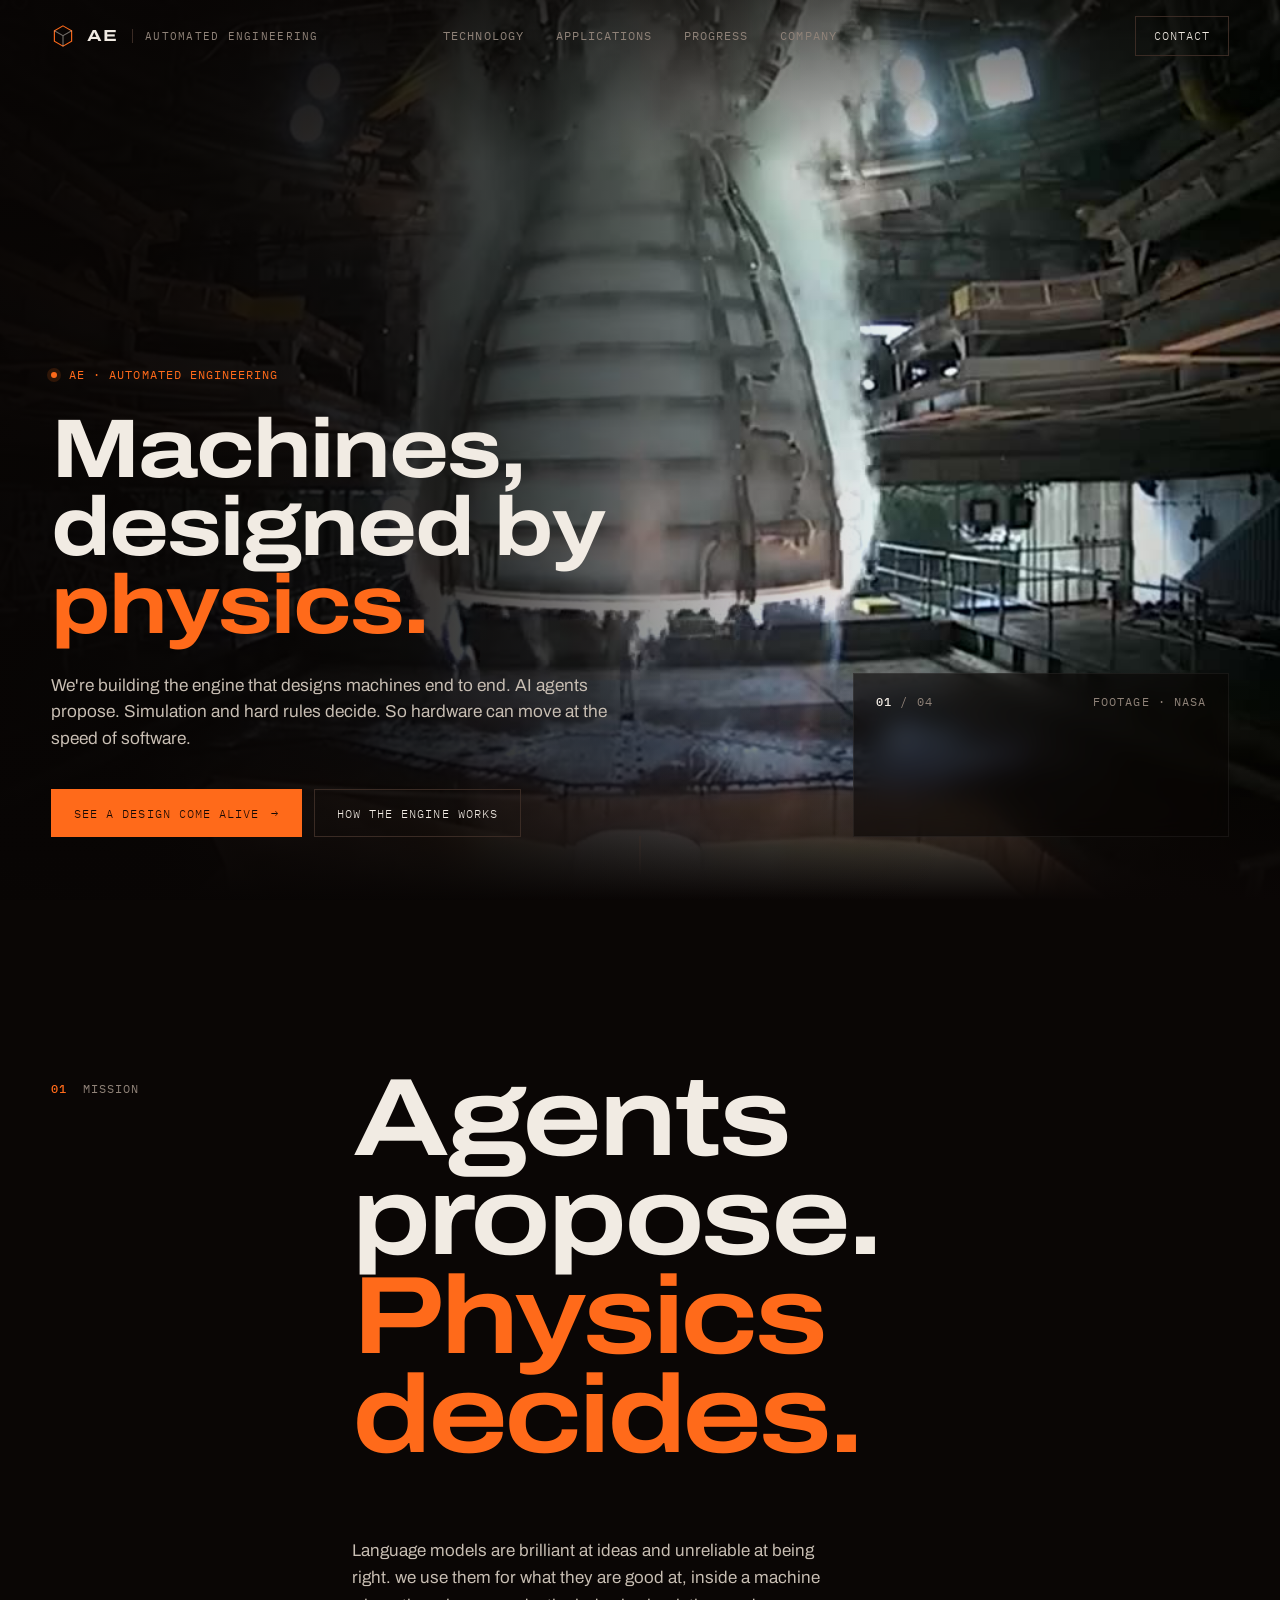
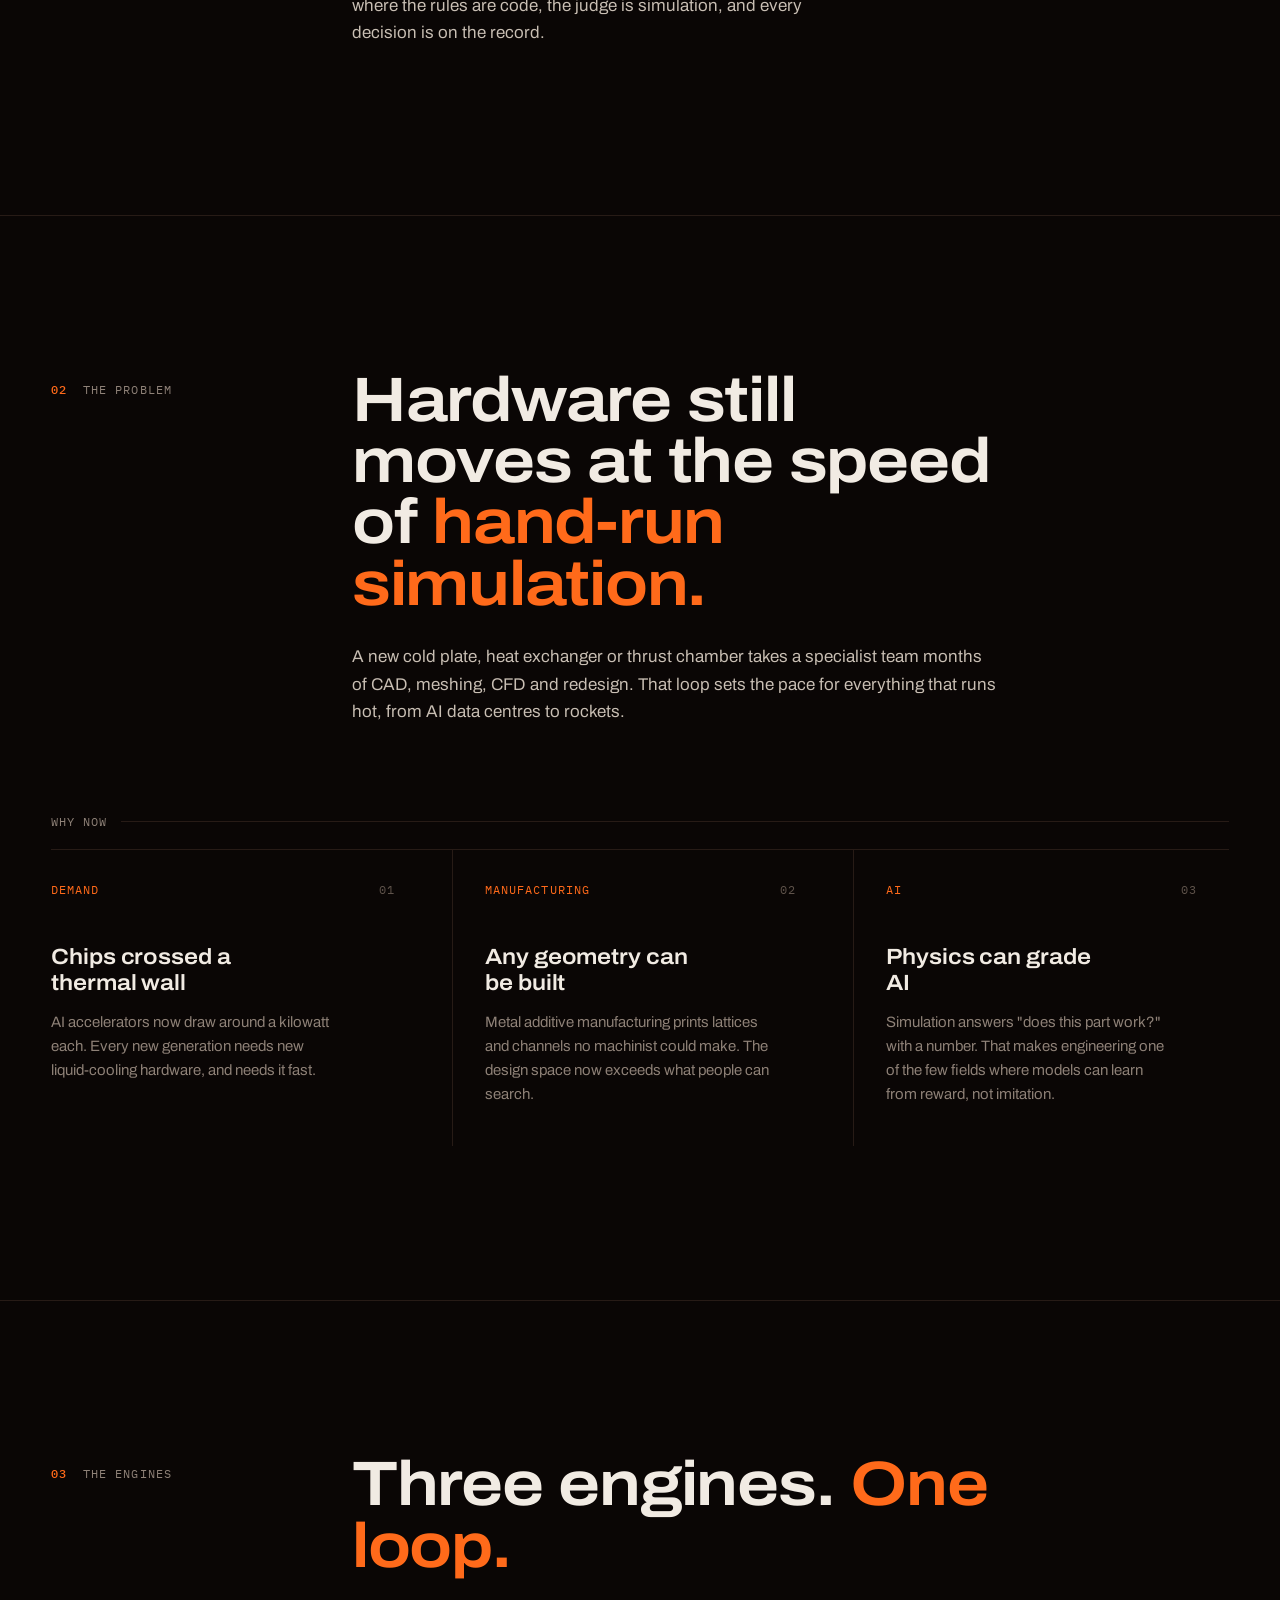
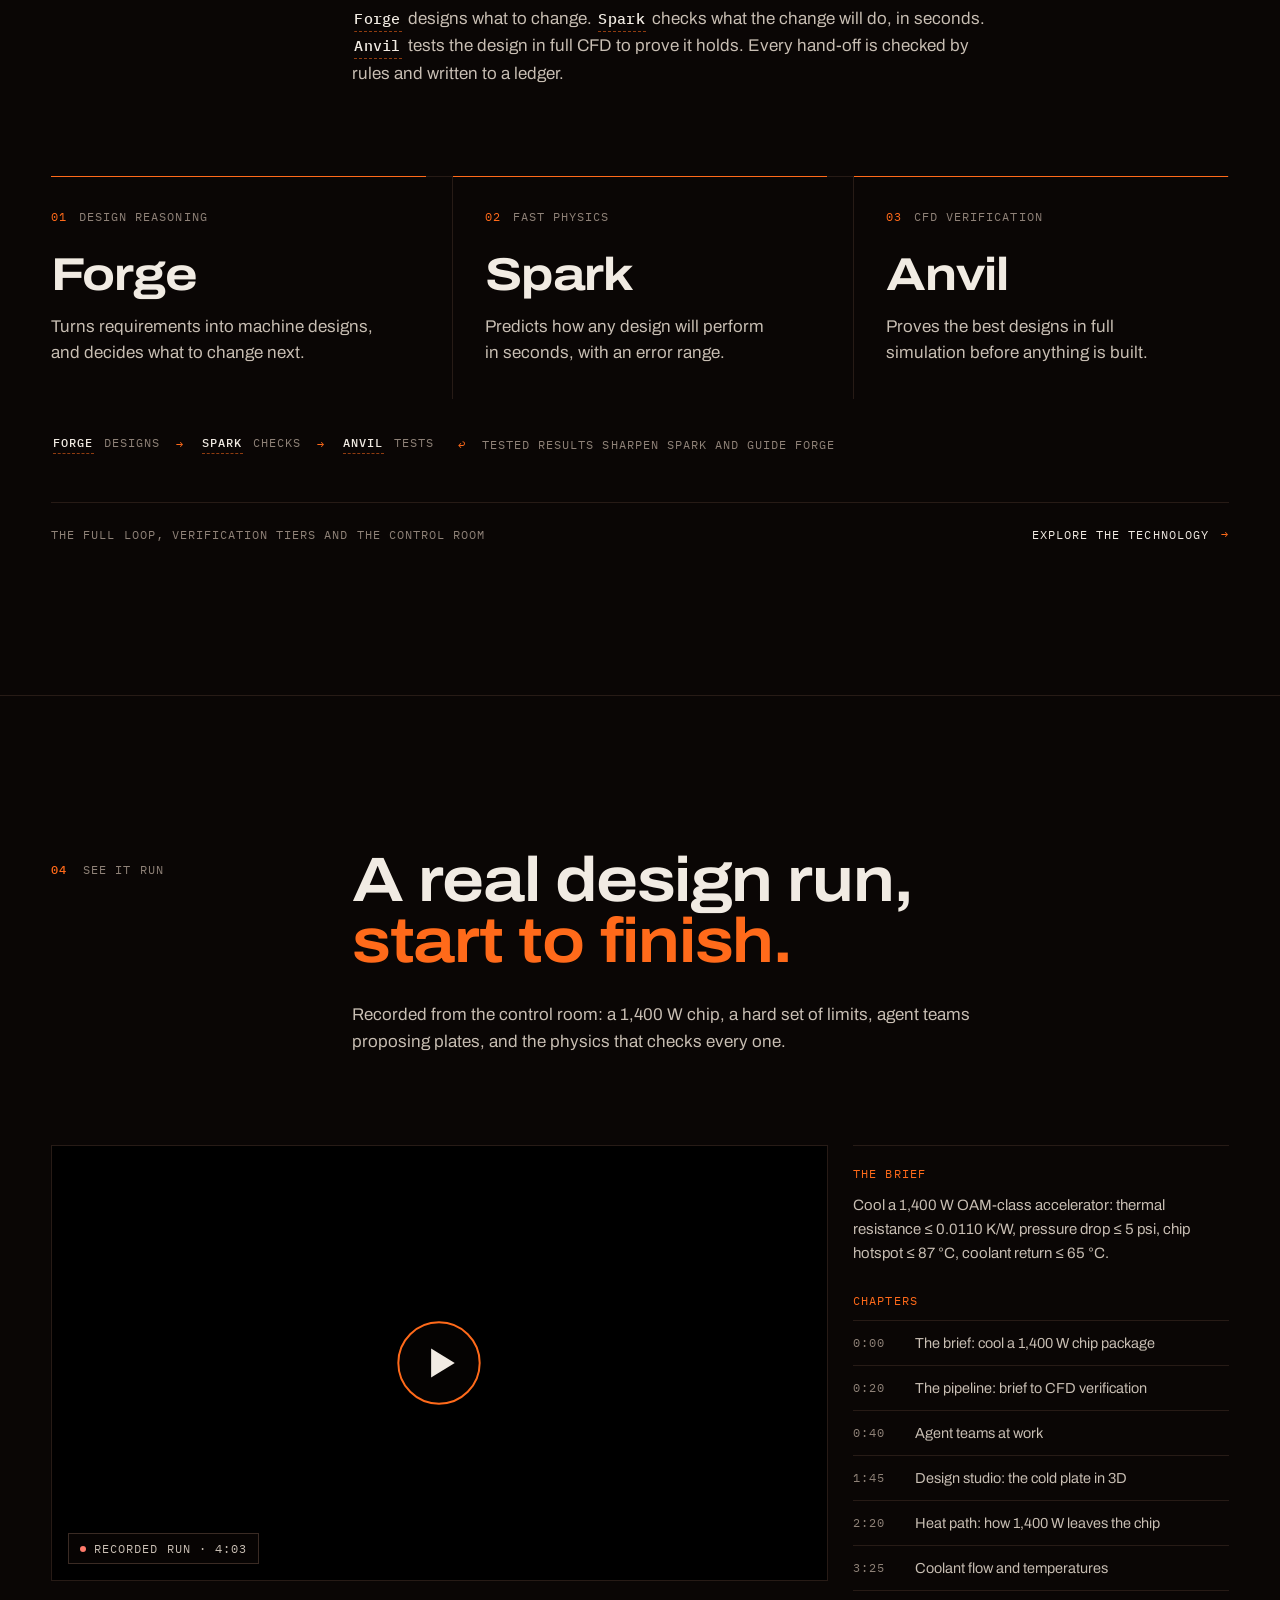
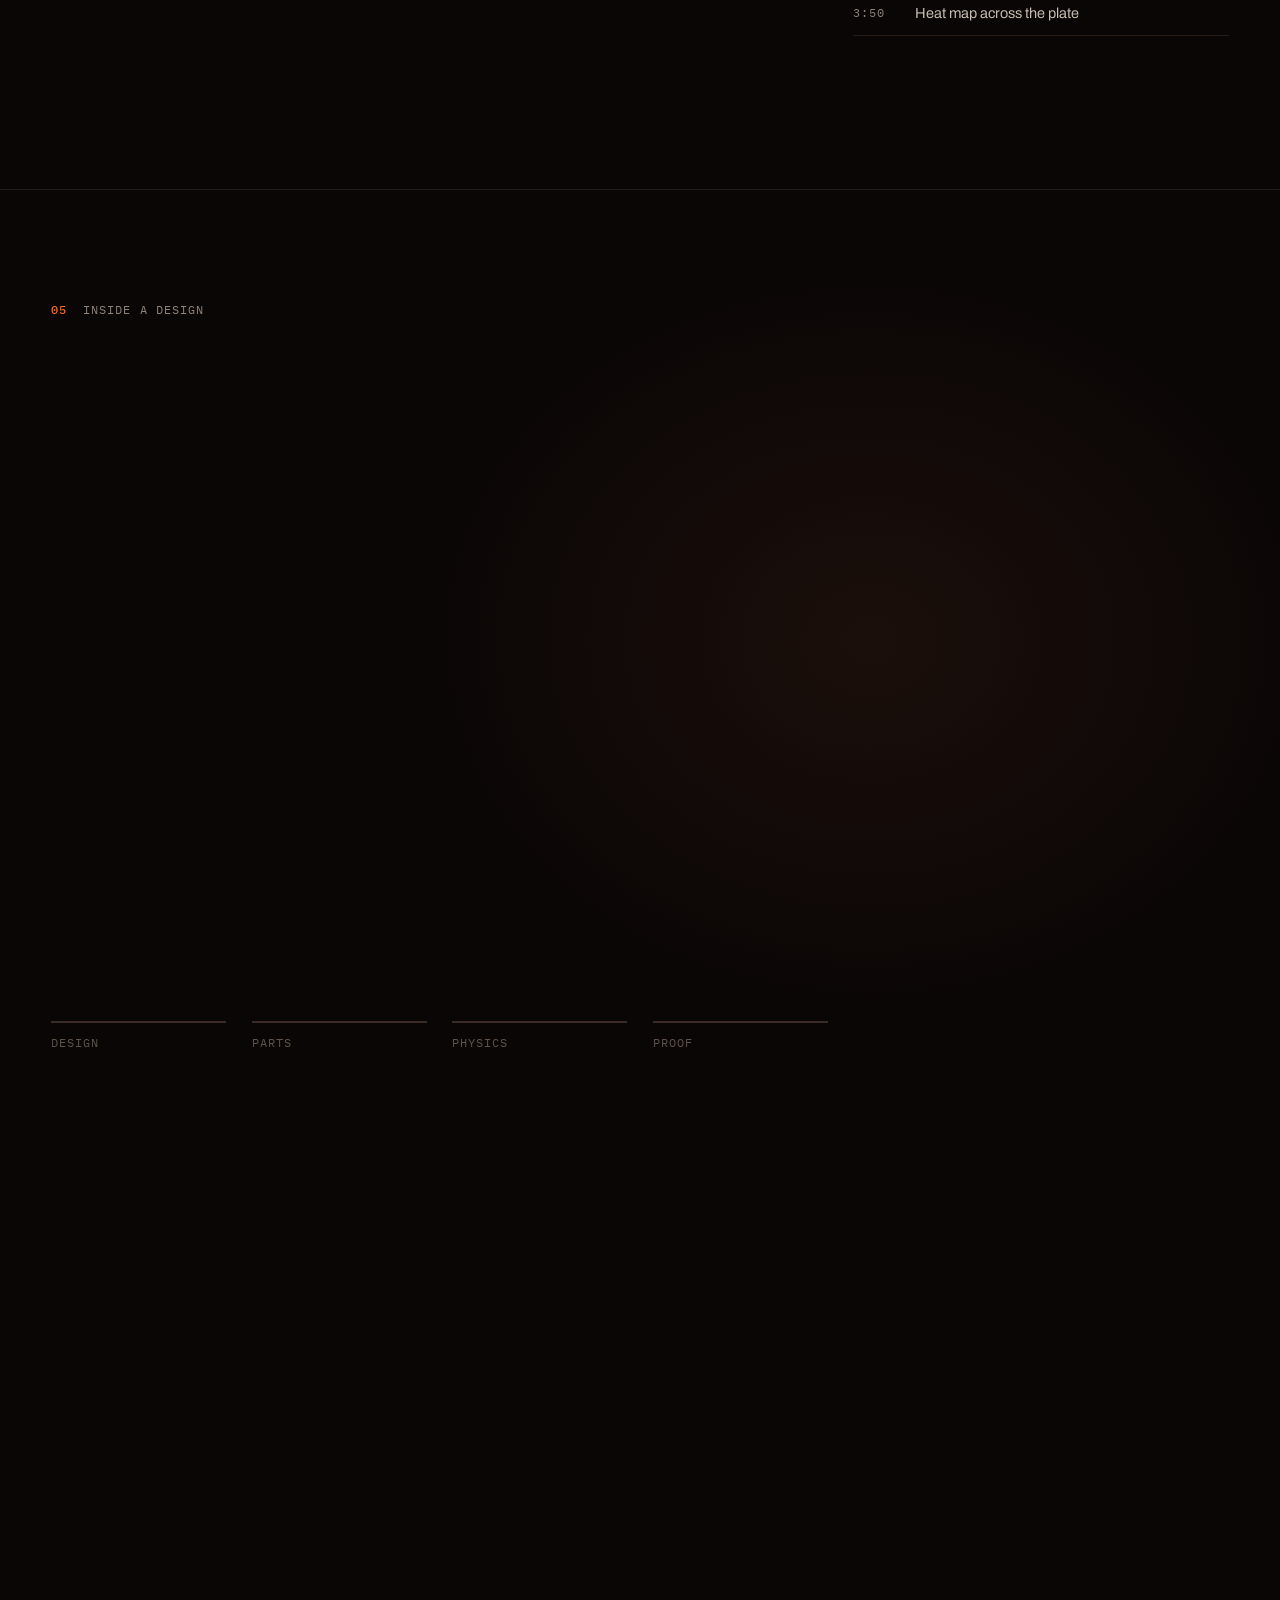
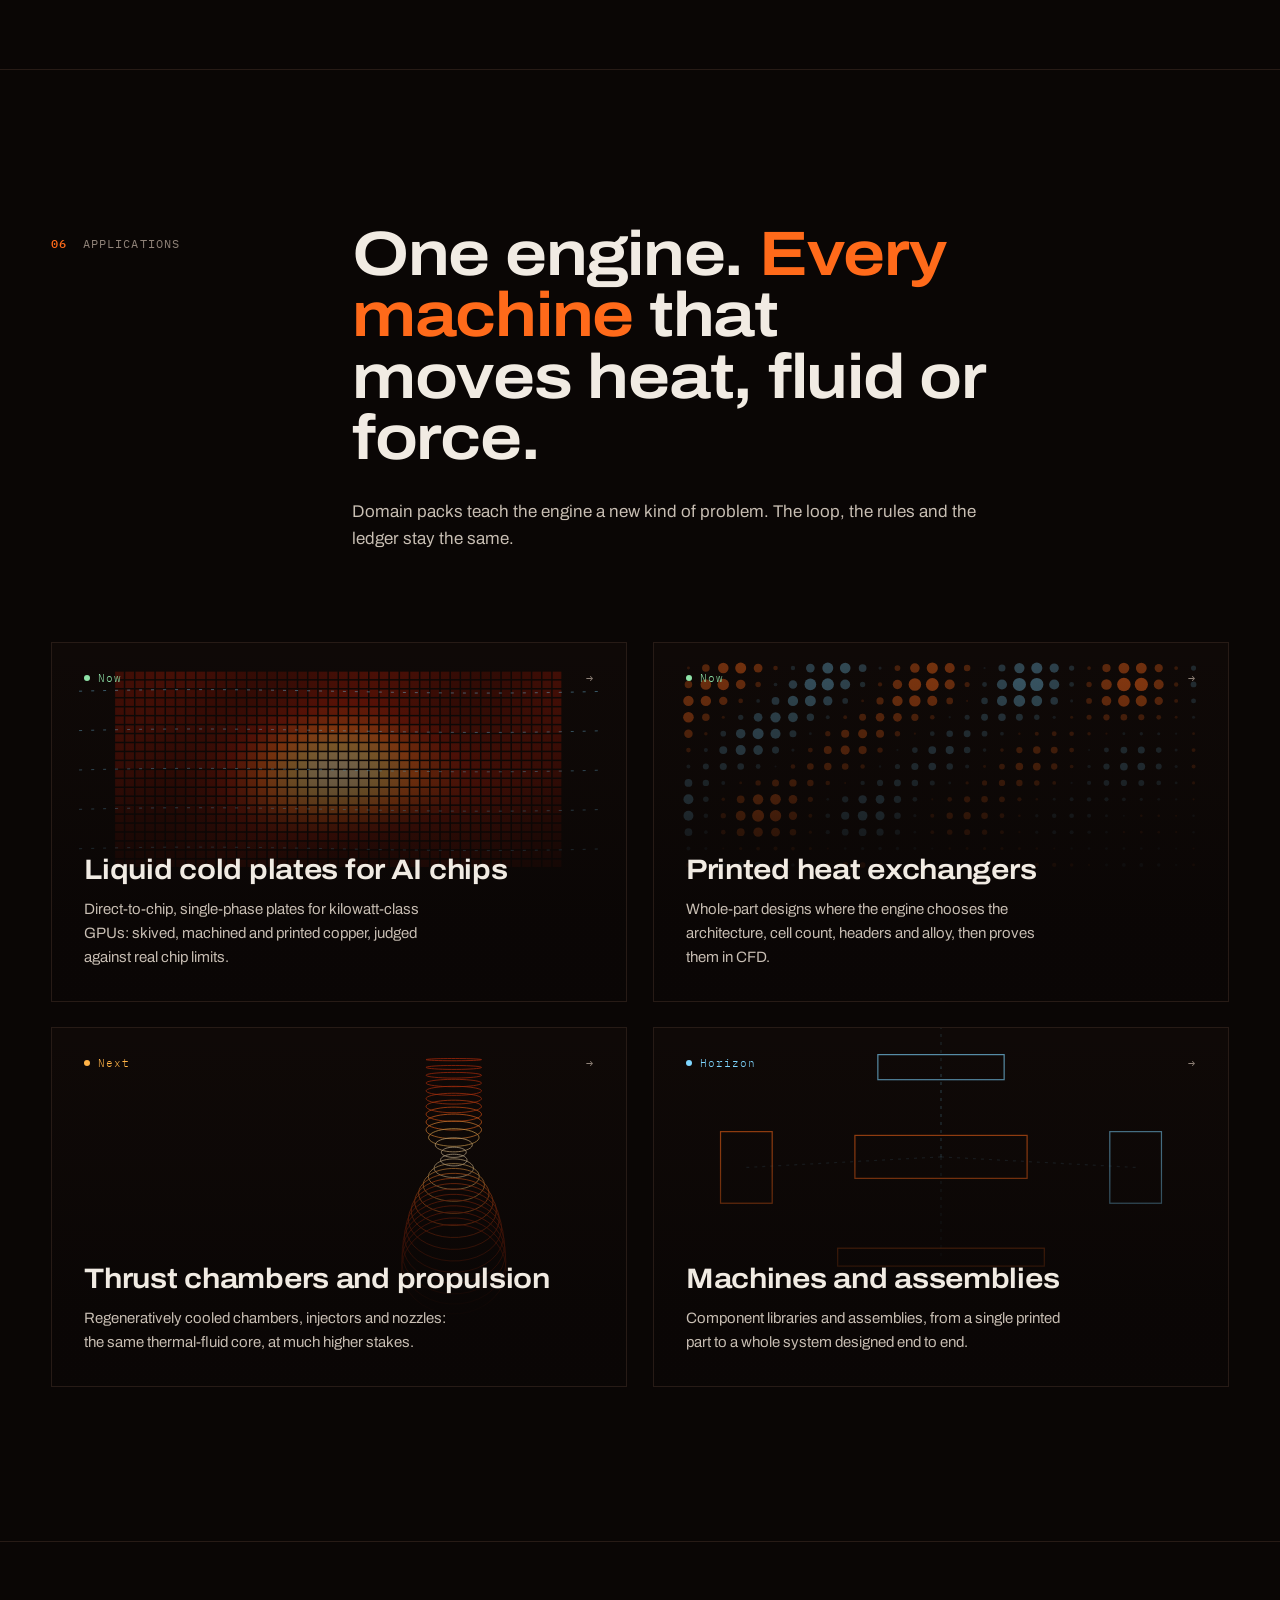
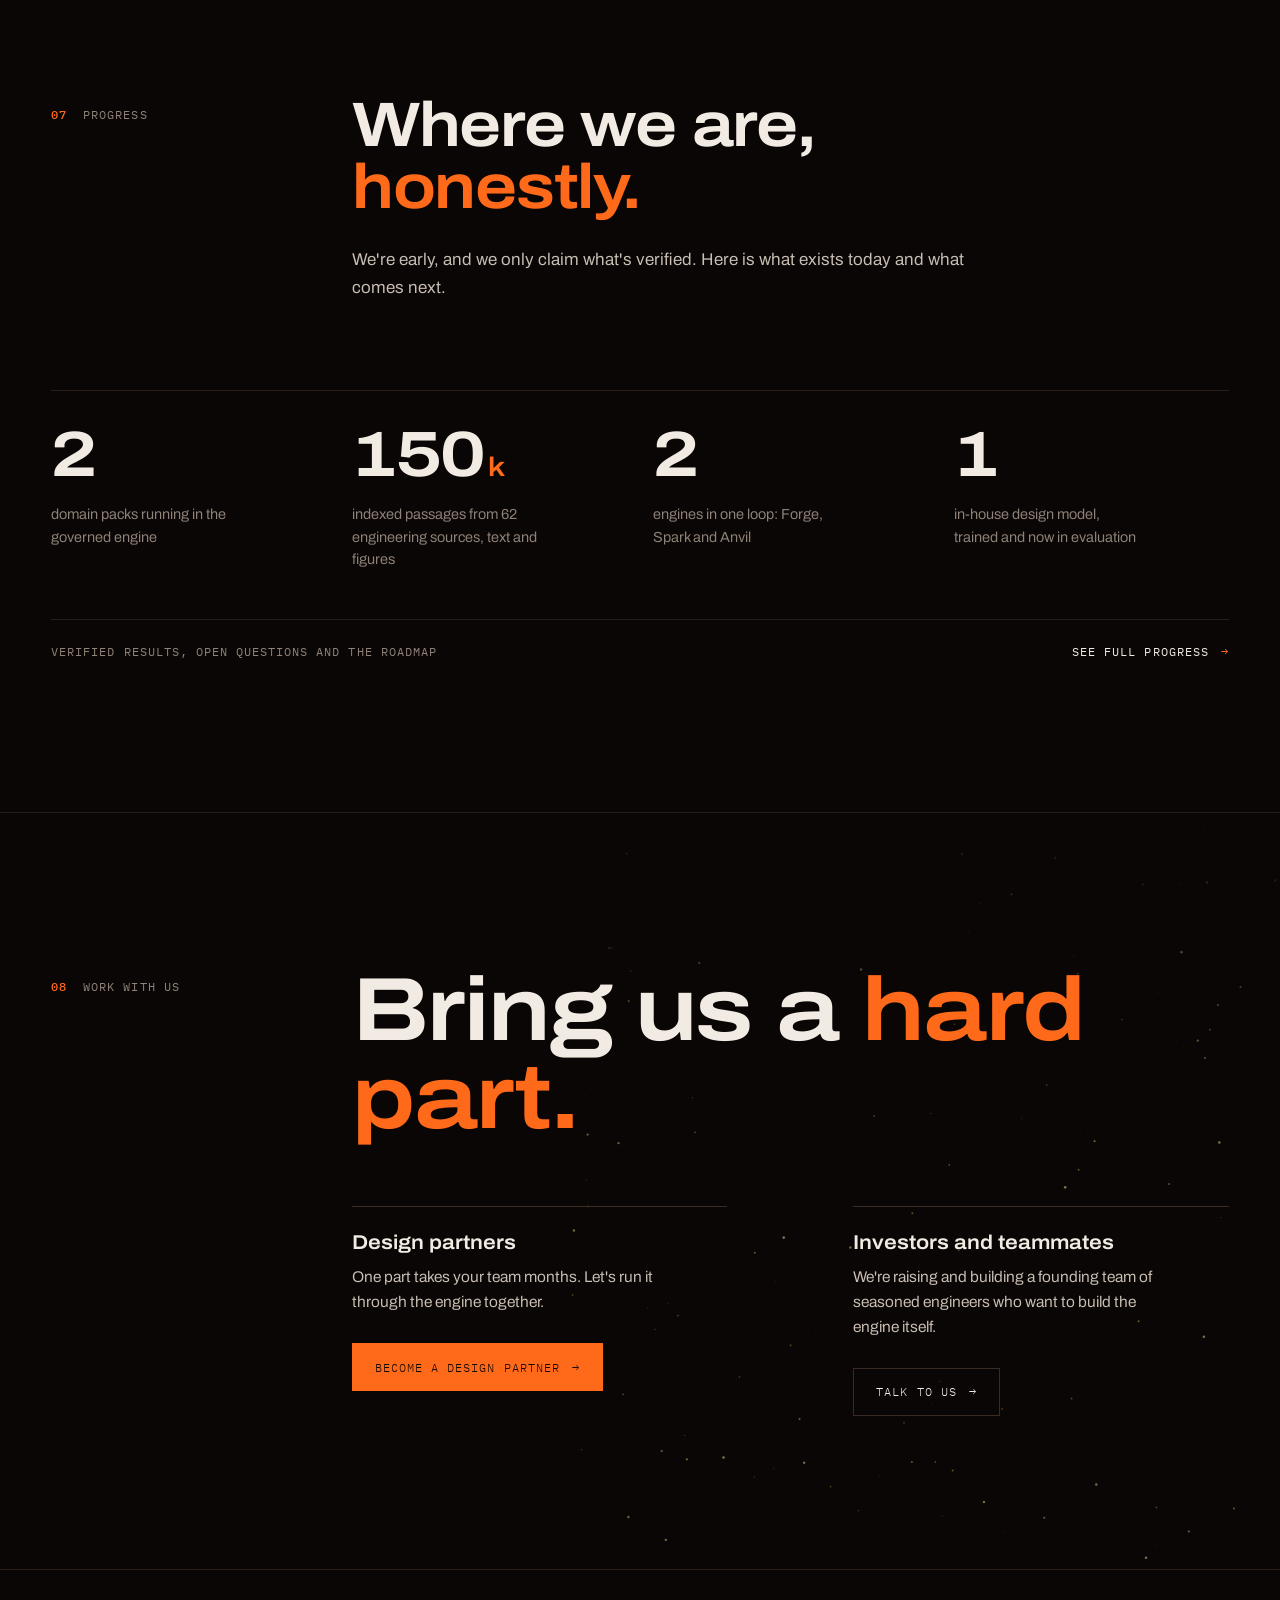
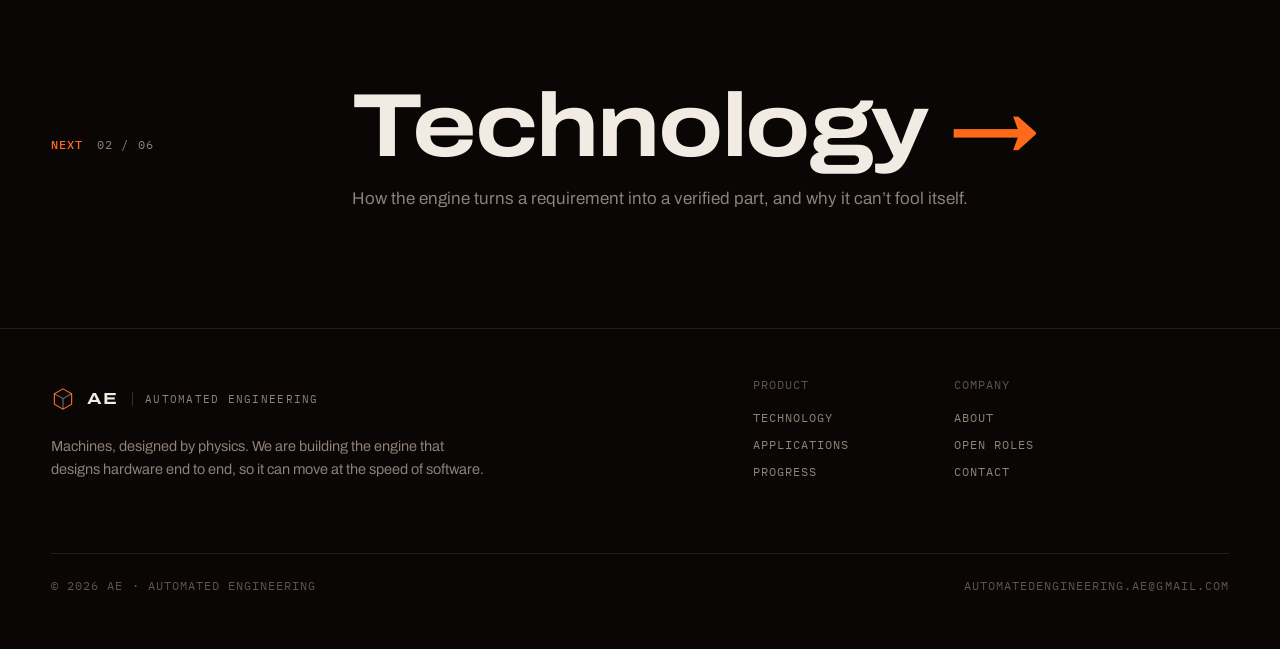
==== commit 41ed1890: "Website update 20261116021313" ====
--- a/index.html
+++ b/index.html
@@ -12,12 +12,12 @@
 <link rel="preconnect" href="https://fonts.gstatic.com" crossorigin>
 <link href="https://fonts.googleapis.com/css2?family=Archivo:wdth,wght@62..125,300..800&family=IBM+Plex+Mono:wght@400;500&display=swap" rel="stylesheet">
 <link rel="preload" as="video" href="assets/hotfire.mp4" type="video/mp4">
-<link rel="stylesheet" href="assets/site.css?v=20261114203107">
+<link rel="stylesheet" href="assets/site.css?v=20261116021313">
 <script src="https://cdn.jsdelivr.net/npm/lenis@1.1.13/dist/lenis.min.js" defer></script>
 </head>
 <body data-page="home">
 <div id="site-nav"></div>
-<script src="assets/site.js?v=20261114203107"></script>
+<script src="assets/site.js?v=20261116021313"></script>
 
 <!-- ============ HERO ============ -->
 <header class="hero" id="top">
@@ -95,7 +95,7 @@
       <div class="sh-idx mono rv"><b>03</b>The engines</div>
       <div class="sh-body">
         <h2 class="rv">Three engines. <span class="accent">One loop.</span></h2>
-        <p class="rv" style="--d:.1s"><span class="nm">Forge</span> designs what to change. <span class="nm">Spark</span> checks what the change will do, in seconds. <span class="nm">Anvil</span> tests the design in full CFD to prove it holds. Every hand-off is checked by rules and written to a ledger.</p>
+        <p class="rv" style="--d:.1s"><span class="nm nm-forge" data-role="Design reasoning" tabindex="0"><span class="nm-t">Forge</span></span> designs what to change. <span class="nm nm-spark" data-role="Fast physics" tabindex="0"><span class="nm-t">Spark</span></span> checks what the change will do, in seconds. <span class="nm nm-anvil" data-role="CFD verification" tabindex="0"><span class="nm-t">Anvil</span></span> tests the design in full CFD to prove it holds. Every hand-off is checked by rules and written to a ledger.</p>
       </div>
     </div>
     <div class="grid engines">
@@ -115,7 +115,7 @@
         <p>Proves the best designs in full simulation before anything is built.</p>
       </article>
     </div>
-    <div class="eflow mono rv"><span><span class="nm">Forge</span> designs</span><i>→</i><span><span class="nm">Spark</span> checks</span><i>→</i><span><span class="nm">Anvil</span> tests</span><i class="back">↩</i><span>tested results sharpen Spark and guide Forge</span></div>
+    <div class="eflow mono rv"><span><span class="nm nm-forge" data-role="Design reasoning" tabindex="0"><span class="nm-t">Forge</span></span> designs</span><i>→</i><span><span class="nm nm-spark" data-role="Fast physics" tabindex="0"><span class="nm-t">Spark</span></span> checks</span><i>→</i><span><span class="nm nm-anvil" data-role="CFD verification" tabindex="0"><span class="nm-t">Anvil</span></span> tests</span><i class="back">↩</i><span>tested results sharpen Spark and guide Forge</span></div>
     <div class="more mono rv"><span>The full loop, verification tiers and the control room</span><a href="technology.html">Explore the technology <span class="ar">→</span></a></div>
   </div>
 </section>
@@ -226,7 +226,7 @@
 
 <script type="importmap">{"imports":{"three":"https://cdn.jsdelivr.net/npm/three@0.160.0/build/three.module.js","three/addons/":"https://cdn.jsdelivr.net/npm/three@0.160.0/examples/jsm/"}}</script>
 <script type="module">
-import { createEngineView } from './engine.js?v=20261114203107';
+import { createEngineView } from './engine.js?v=20261116021313';
 const $ = s => document.querySelector(s), $$ = s => [...document.querySelectorAll(s)];
 
 const { CONFIG: CFG } = window.Site;
--- a/assets/site.css
+++ b/assets/site.css
@@ -579,6 +579,31 @@
 .eng-name{margin-bottom:16px}
 .eng p{font-size:17px;line-height:1.55;color:var(--ink-2);max-width:30ch}
 .eng p{max-width:34ch;text-wrap:balance}
-/* engine names as nouns: chips */
-.nm{display:inline-block;padding:.02em .42em .08em;margin:0 .06em;border:1px solid rgba(255,106,26,.45);background:rgba(255,106,26,.13);color:var(--ink);font-weight:600;border-radius:4px;line-height:1.3;white-space:nowrap;letter-spacing:.01em}
-.eflow .nm{font-family:var(--mono);font-size:11px;letter-spacing:.09em;padding:3px 8px;font-weight:500}
+
+/* ===== engine names: typed in once; hover unfolds the role ===== */
+.nm{position:relative;display:inline-block;vertical-align:bottom;margin:0 .15em;font-family:var(--mono);font-weight:500;font-size:.9em;letter-spacing:.02em;color:var(--ink);line-height:1.35;cursor:default;
+  text-decoration:underline dotted rgba(255,106,26,.6);text-underline-offset:.3em;text-decoration-thickness:1px}
+.nm-t{position:relative;display:inline-block;white-space:nowrap;padding-right:1px;clip-path:inset(-.5em -2px -.5em 0)}
+.js .nm-t{clip-path:inset(-.5em 100% -.5em 0)}
+.nm.typed .nm-t{animation:nm-type .55s steps(var(--n,5),end) var(--d,0s) forwards}
+@keyframes nm-type{to{clip-path:inset(-.5em -2px -.5em 0)}}
+/* cursor travels with the typing, blinks, then leaves */
+.nm::before{content:"";position:absolute;left:0;top:.18em;width:2px;height:1.05em;background:var(--plasma);opacity:0;pointer-events:none}
+.nm.typed::before{animation:nm-cmove .55s steps(var(--n,5),end) var(--d,0s) forwards,nm-blink 1.8s step-end var(--d,0s) forwards}
+@keyframes nm-cmove{from{left:0}to{left:calc(var(--n,5) * 1ch + 1px)}}
+@keyframes nm-blink{0%{opacity:1}30%{opacity:1}40%{opacity:0}55%{opacity:1}70%{opacity:0}85%{opacity:1}100%{opacity:0}}
+.eflow .nm{font-size:1em;letter-spacing:.09em}
+.nm::after{content:attr(data-role);position:absolute;left:-1px;top:calc(100% + 8px);z-index:5;padding:7px 11px 7px 10px;
+  font-family:var(--mono);font-size:11px;font-weight:500;letter-spacing:.1em;text-transform:uppercase;color:var(--ink);white-space:nowrap;text-decoration:none;
+  background:var(--bg-1);border:1px solid var(--line-2);border-left:2px solid var(--plasma);box-shadow:0 14px 40px -12px rgba(0,0,0,.8);
+  clip-path:inset(0 100% 0 0);opacity:0;transform:translateY(-4px);transition:clip-path .6s steps(18,end),opacity .15s ease,transform .25s ease;pointer-events:none}
+.nm:hover::after,.nm:focus-visible::after,.nm.open::after{clip-path:inset(0 0 0 0);opacity:1;transform:none}
+.nm:focus-visible{outline:1px solid var(--plasma);outline-offset:3px}
+@media (prefers-reduced-motion:reduce){.js .nm-t,.nm.typed .nm-t{clip-path:none;animation:none}.nm.typed::before{animation:none}.nm::after{transition:none}}
+.nm{text-decoration:none;vertical-align:baseline}
+.nm-t{vertical-align:-.3em;padding-bottom:2px;border-bottom:1px dashed rgba(255,106,26,.55)}
+.eflow .nm-t{vertical-align:-.32em}
+.nm-t{vertical-align:-.42em}
+.eflow .nm-t{vertical-align:-.36em}
+html{overflow-x:clip}
+.nm-t,.eflow .nm-t{vertical-align:baseline}
